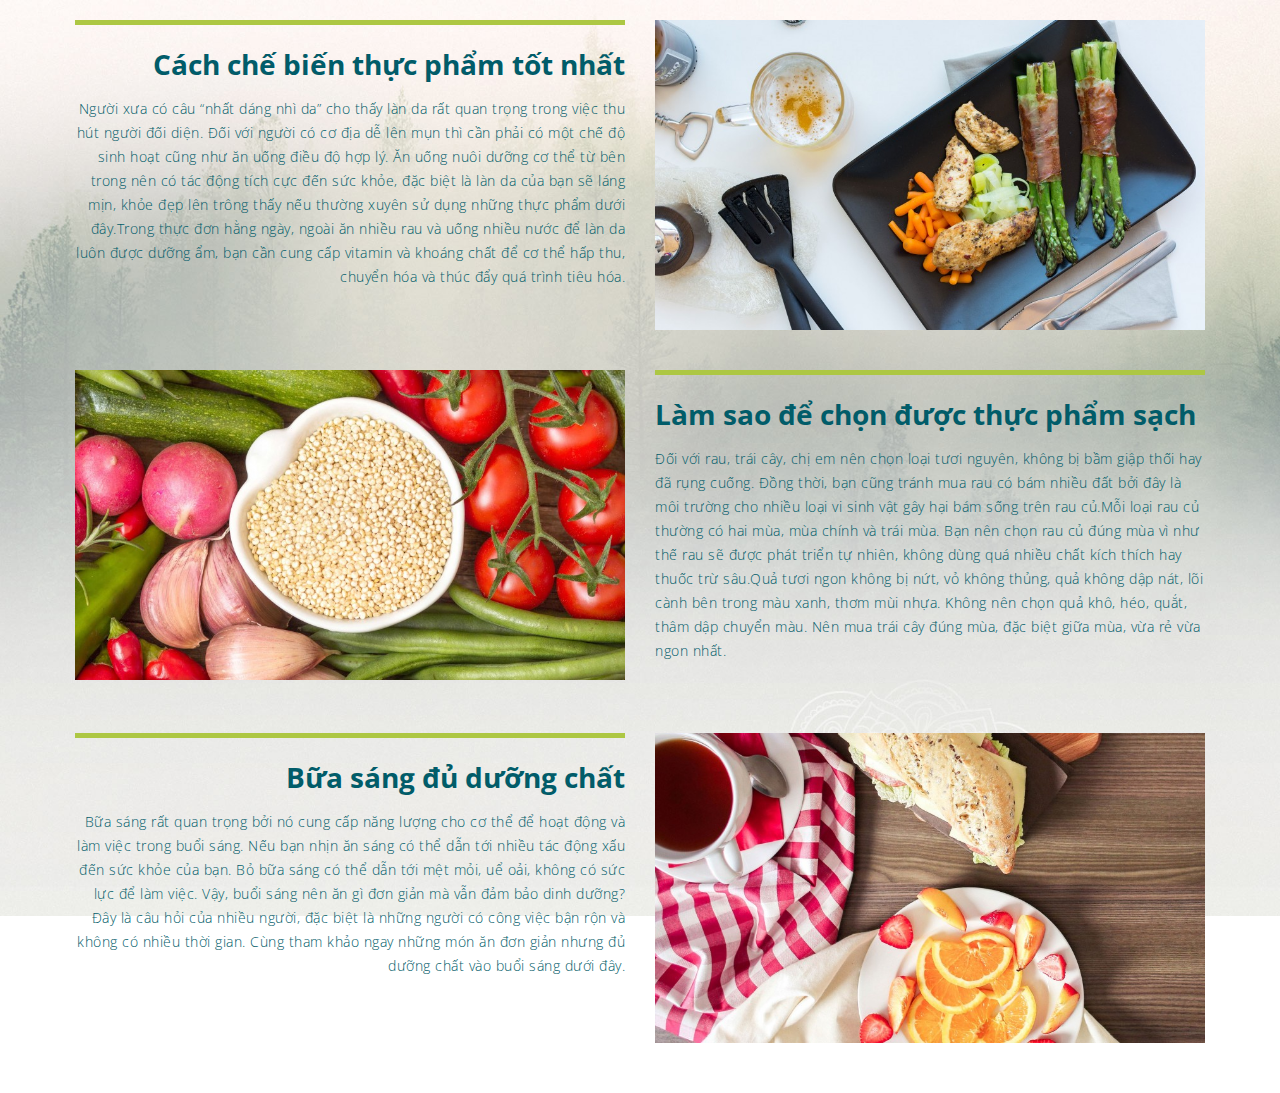
==== index.html @ 8479e04e "update to create github page" ====
<!doctype html>
<html lang="en">
<!--<![endif]-->
<head>
   <meta charset="utf-8">
   <meta http-equiv="X-UA-Compatible" content="IE=edge">
   <meta name="viewport" content="width=device-width, initial-scale=1">
   <meta name="description" content="">
   <meta name="author" content="">
   <!--<link rel="icon" href="../../favicon.ico">-->
   <title></title>
   <!-- Custom styles for this website -->
   <link href="css/font-awesome.min.css" rel="stylesheet">
   <link href="css/styles.css" rel="stylesheet">
   <link href="css/partials/custom.css" rel="stylesheet">
   <link rel="stylesheet" href="https://use.fontawesome.com/releases/v5.0.13/css/all.css" integrity="sha384-DNOHZ68U8hZfKXOrtjWvjxusGo9WQnrNx2sqG0tfsghAvtVlRW3tvkXWZh58N9jp" crossorigin="anonymous">
   <link href="https://fonts.googleapis.com/css?family=Bungee" rel="stylesheet">
   <link href="https://fonts.googleapis.com/css?family=Lobster" rel="stylesheet">
   <link href="https://fonts.googleapis.com/css?family=Roboto" rel="stylesheet">
   <link href="css/animate.css" rel="stylesheet">
   <link href="css/owl.carousel.min.css" rel="stylesheet">
   <link href="css/owl.theme.default.min.css" rel="stylesheet">

   <link href="https://fonts.googleapis.com/css?family=Open+Sans+Condensed:300,700&amp;subset=vietnamese" rel="stylesheet">

   <link href="https://fonts.googleapis.com/css?family=Open+Sans" rel="stylesheet">
   <!-- Font cdn -->
</head>
<body>
<section id="layout-blog">
   <div class="wrapper">
      <div class="inner">
         <div class="grid">
            <div class="grid__item large--one-half medium--one-half small--one-whole">
               <div class="content-article text-right">
                  <div class="section-title">
                     <h2>
                        Cách chế biến thực phẩm tốt nhất
                     </h2>
                  </div>
                  <div class="section-desc">
                     Người xưa có câu “nhất dáng nhì da” cho thấy làn da rất quan trọng trong việc thu hút người đối diện. Đối với người có cơ địa dễ lên mụn thì cần phải có một chế độ sinh hoạt cũng như ăn uống điều độ hợp lý. Ăn uống nuôi dưỡng cơ thể từ bên trong nên có tác động tích cực đến sức khỏe, đặc biệt là làn da của bạn sẽ láng mịn, khỏe đẹp lên trông thấy nếu thường xuyên sử dụng những thực phẩm dưới đây.Trong thực đơn hằng ngày, ngoài ăn nhiều rau và uống nhiều nước để làn da luôn được dưỡng ẩm, bạn cần cung cấp vitamin và khoáng chất để cơ thể hấp thu, chuyển hóa và thúc đẩy quá trình tiêu hóa.
                  </div>
               </div>
            </div>
            <div class="grid__item large--one-half medium--one-half small--one-whole">
               <div class="article-img">
                  <a href="#">
                  <img src="images/blog2.jpg" alt="">
                  </a>
               </div>
            </div>
         </div>
       </div>
     </div>
   </section>
   <section id="layout-blog">
   <div class="wrapper">
      <div class="inner">
         <div class="grid sm-hide">
            <div class="grid__item large--one-half medium--one-half small--one-whole">
               <div class="article-img">
                  <a href="#">
                  <img src="images/blog3.jpg" alt="">
                  </a>
               </div>
            </div>
            <div class="grid__item large--one-half medium--one-half small--one-whole">
               <div class="content-article text-left">
                  <div class="section-title">
                     <h2>
                        Làm sao để chọn được thực phẩm sạch
                     </h2>
                  </div>
                  <div class="section-desc">
                     Đối với rau, trái cây, chị em nên chọn loại tươi nguyên, không bị bầm giập thối hay đã rụng cuống. Đồng thời, bạn cũng tránh mua rau có bám nhiều đất bởi đây là môi trường cho nhiều loại vi sinh vật gây hại bám sống trên rau củ.Mỗi loại rau củ thường có hai mùa, mùa chính và trái mùa. Bạn nên chọn rau củ đúng mùa vì như thế rau sẽ được phát triển tự nhiên, không dùng quá nhiều chất kích thích hay thuốc trừ sâu.Quả tươi ngon không bị nứt, vỏ không thủng, quả không dập nát, lõi cành bên trong màu xanh, thơm mùi nhựa. Không nên chọn quả khô, héo, quắt, thâm dập chuyển màu. Nên mua trái cây đúng mùa, đặc biệt giữa mùa, vừa rẻ vừa ngon nhất.
                  </div>
               </div>
            </div>
         </div>
         <div class="grid lg-hide">
            <div class="grid__item large--one-half medium--one-half small--one-whole">
               <div class="content-article text-left">
                  <div class="section-title">
                     <h2>
                        Làm sao để chọn được thực phẩm sạch
                     </h2>
                  </div>
                  <div class="section-desc">
                     Đối với rau, trái cây, chị em nên chọn loại tươi nguyên, không bị bầm giập thối hay đã rụng cuống. Đồng thời, bạn cũng tránh mua rau có bám nhiều đất bởi đây là môi trường cho nhiều loại vi sinh vật gây hại bám sống trên rau củ.Mỗi loại rau củ thường có hai mùa, mùa chính và trái mùa. Bạn nên chọn rau củ đúng mùa vì như thế rau sẽ được phát triển tự nhiên, không dùng quá nhiều chất kích thích hay thuốc trừ sâu.Quả tươi ngon không bị nứt, vỏ không thủng, quả không dập nát, lõi cành bên trong màu xanh, thơm mùi nhựa. Không nên chọn quả khô, héo, quắt, thâm dập chuyển màu. Nên mua trái cây đúng mùa, đặc biệt giữa mùa, vừa rẻ vừa ngon nhất.
                  </div>
               </div>
            </div>
            <div class="grid__item large--one-half medium--one-half small--one-whole">
               <div class="article-img">
                  <a href="#">
                  <img src="images/blog3.jpg" alt="">
                  </a>
               </div>
            </div>
         </div>
       </div>
     </div>
   </section>
   <section id="layout-blog">
   <div class="wrapper">
      <div class="inner">
         <div class="grid mg-bottom30">
            <div class="grid__item large--one-half medium--one-half small--one-whole">
               <div class="content-article text-right">
                  <div class="section-title">
                     <h2>
                        Bữa sáng đủ dưỡng chất
                     </h2>
                  </div>
                  <div class="section-desc">
                     Bữa sáng rất quan trọng bởi nó cung cấp năng lượng cho cơ thể để hoạt động và làm việc trong buổi sáng. Nếu bạn nhịn ăn sáng có thể dẫn tới nhiều tác động xấu đến sức khỏe của bạn. Bỏ bữa sáng có thể dẫn tới mệt mỏi, uể oải, không có sức lực để làm việc. Vậy, buổi sáng nên ăn gì đơn giản mà vẫn đảm bảo dinh dưỡng? Đây là câu hỏi của nhiều người, đặc biệt là những người có công việc bận rộn và không có nhiều thời gian. Cùng tham khảo ngay những món ăn đơn giản nhưng đủ dưỡng chất vào buổi sáng dưới đây.
                  </div>
               </div>
            </div>
            <div class="grid__item large--one-half medium--one-half small--one-whole">
               <div class="article-img">
                  <a href="#">
                  <img src="images/blog1.jpg" alt="">
                  </a>
               </div>
            </div>
         </div>
      </div>
   </div>
</section>
<!-- Placed at the end of the document so the pages load faster -->
<script src="js/jquery-3.1.0.min.js"></script>
<!-- <script src="js/owl.carousel.js"></script> -->
<script src="js/owl.carousel.min.js"></script>

        </body>
        </html>
---- css/styles.css ----
/*================ Typography ================*/
/*@font-face {
  font-family: 'icons';
  src: url('{{ "icons.eot" | asset_url }}');
  src: url('{{ "icons.eot" | asset_url }}#iefix') format("embedded-opentype"),
       url('{{ "icons.woff" | asset_url }}') format("woff"),
       url('{{ "icons.ttf" | asset_url }}') format("truetype"),
       url('{{ "icons.svg" | asset_url }}#timber-icons') format("svg");
  font-weight: normal;
  font-style: normal;
}
$socialIconFontStack: 'icons';*/
/* line 75, ../sass/partials/variables.scss */
.payment-icons li {
  color: #ff0000;
}

/* line 82, ../sass/partials/variables.scss */
.social-icons li a {
  color: #ff0000;
}
/* line 85, ../sass/partials/variables.scss */
.social-icons li a:hover {
  color: #cc0000;
}

/* line 91, ../sass/partials/variables.scss */
select {
  /*background: {
    image: url('{{ "ico-select.svg" | asset_url }}');
  }*/
}

/*============================================================================
  Shopify Timber
  Copyright 2016 Shopify Inc.
  Author Carson Shold @cshold
  Built with Sass - http://sass-lang.com/

  Some things to know about this file:
    - Sass is compiled on Shopify's server so you don't need to convert it to CSS yourself
    - The output CSS is compressed and comments are removed
    - You cannot use @imports in this file
        * Use grunt or gulp tasks to enable @imports - https://github.com/Shopify/shopify-css-import
    - Helpers variables, mixins, and starter classes are provided. Change as needed.
    - The file is prepped with a CSS reset
    - The font icons are prepared using https://icomoon.io/app
==============================================================================*/
/*============================================================================
  Table of Contents

  #Breakpoint and Grid Variables
  #General Variables
  #Sass Mixins
  #Normalize
  #Grid Setup
  #Basic Styles
  #Helper Classes
  #Typography
  #Rich Text Editor
  #Links and Buttons
  #Lists
  #Tables
  #Reponsive Tables
  #OOCSS Media Object
  #Images and Iframes
  #Forms
  #Icons
  #Pagination
  #Site Header
  #Site Nav and Dropdowns
  #Mobile Nav
  #Drawers
  #Site Footer
  #Product and Collection Grids
  #Collection Filters
  #Breadcrumbs
  #Product Page
  #Notes and Form Feedback
  #Cart Page
  #Ajax Cart Styles
==============================================================================*/
/*============================================================================
  #Breakpoint and Grid Variables
==============================================================================*/
/*================ The following are dependencies of csswizardry grid ================*/
/*============================================================================
  #General Variables
==============================================================================*/
/*================ Typography ================*/
/*$headerFontStack: 'HelveticaNeue', 'Helvetica Neue', Helvetica, Arial, sans-serif;
$headerFontWeight: 700;

$bodyFontStack: 'HelveticaNeue', 'Helvetica Neue', Helvetica, Arial, sans-serif;
$baseFontSize: 14px; // Henceforth known as 1em

@font-face {
  font-family: 'icons';
  src: url('{{ "icons.eot" | asset_url }}');
  src: url('{{ "icons.eot" | asset_url }}#iefix') format("embedded-opentype"),
       url('{{ "icons.woff" | asset_url }}') format("woff"),
       url('{{ "icons.ttf" | asset_url }}') format("truetype"),
       url('{{ "icons.svg" | asset_url }}#timber-icons') format("svg");
  font-weight: normal;
  font-style: normal;
}
$socialIconFontStack: 'icons';*/
/*============================================================================
  #Sass Mixins
==============================================================================*/
/* line 171, ../sass/partials/timber.scss */
.clearfix {
  *zoom: 1;
}
/* line 172, ../sass/partials/timber.scss */
.clearfix:after {
  content: '';
  display: table;
  clear: both;
}

/*============================================================================
  Prefixer mixin for generating vendor prefixes:
    - Based on https://github.com/thoughtbot/bourbon/blob/master/app/assets/stylesheets/addons/_prefixer.scss
    - Usage:

      // Input:
      .element {
        @include prefixer(transform, scale(1), ms webkit spec);
      }

      // Output:
      .element {
        -ms-transform: scale(1);
        -webkit-transform: scale(1);
        transform: scale(1);
      }
==============================================================================*/
/*============================================================================
  Layer promotion mixin for creating smoother animations with higher FPS.
==============================================================================*/
/*============================================================================
  Dependency-free breakpoint mixin
    - Based on http://blog.grayghostvisuals.com/sass/sass-media-query-mixin/
    - Usage docs: http://shopify.github.io/Timber/#sass-mixins
==============================================================================*/
/*============================================================================
  #Normalize
==============================================================================*/
/* line 289, ../sass/partials/timber.scss */
*, input, :before, :after {
  box-sizing: border-box;
}

/* line 293, ../sass/partials/timber.scss */
html, body {
  padding: 0;
  margin: 0;
}

/* line 298, ../sass/partials/timber.scss */
article, aside, details, figcaption, figure, footer, header, hgroup, main, nav, section, summary {
  display: block;
}

/* line 302, ../sass/partials/timber.scss */
audio, canvas, progress, video {
  display: inline-block;
  vertical-align: baseline;
}

/* line 307, ../sass/partials/timber.scss */
input[type="number"]::-webkit-inner-spin-button,
input[type="number"]::-webkit-outer-spin-button {
  height: auto;
}

/* line 312, ../sass/partials/timber.scss */
input[type="search"]::-webkit-search-cancel-button,
input[type="search"]::-webkit-search-decoration {
  -webkit-appearance: none;
}

/*============================================================================
  #Grid Setup
    - Based on csswizardry grid, but with floated columns, a fixed gutter size, and BEM classes
    - Breakpoints defined above, under #Breakpoint and Grid Variables
    - Note the inclusion of .grid-uniform to take care of clearfixes on evenly sized grid items
==============================================================================*/
/* Force clearfix on grids */
/* line 330, ../sass/partials/timber.scss */
.grid, .grid--rev, .grid--full,
.grid-uniform {
  *zoom: 1;
}
/* line 180, ../sass/partials/timber.scss */
.grid:after, .grid--rev:after, .grid--full:after,
.grid-uniform:after {
  content: '';
  display: table;
  clear: both;
}

/* Manual grid__item clearfix */
/* line 336, ../sass/partials/timber.scss */
.grid__item.clear {
  clear: both;
}

/*============================================================================
  Drop relative positioning into silent classes which can't take advantage of
  the `[class*="push--"]` and `[class*="pull--"]` selectors.
==============================================================================*/
/*============================================================================
  Grid Setup
    1. Allow the grid system to be used on lists.
    2. Remove any margins and paddings that might affect the grid system.
    3. Apply a negative `margin-left` to negate the columns' gutters.
==============================================================================*/
/* line 384, ../sass/partials/timber.scss */
.grid, .grid--rev, .grid--full,
.grid-uniform {
  list-style: none;
  margin: 0;
  padding: 0;
  margin-left: -30px;
}

/* line 392, ../sass/partials/timber.scss */
.grid__item {
  box-sizing: border-box;
  float: left;
  min-height: 1px;
  padding-left: 30px;
  vertical-align: top;
  width: 100%;
}

/*============================================================================
  Reversed grids allow you to structure your source in the opposite
  order to how your rendered layout will appear.
==============================================================================*/
/* line 407, ../sass/partials/timber.scss */
.grid--rev {
  direction: rtl;
  text-align: left;
}
/* line 412, ../sass/partials/timber.scss */
.grid--rev > .grid__item {
  direction: ltr;
  text-align: left;
  float: right;
}

/* Gutterless grids have all the properties of regular grids, minus any spacing. */
/* line 420, ../sass/partials/timber.scss */
.grid--full {
  margin-left: 0;
}
/* line 424, ../sass/partials/timber.scss */
.grid--full > .grid__item {
  padding-left: 0;
}

/*============================================================================
  WIDTHS
    - Create width classes, prefixed by the specified namespace.
==============================================================================*/
/*================ Clearfix helper on uniform grids ================*/
/*================ Helper show/hide classes around our breakpoints ================*/
/*================ Our regular, non-responsive width and helper classes ================*/
/** Whole */
/* line 435, ../sass/partials/timber.scss */
.one-whole {
  width: 100%;
}

/* Halves */
/* line 438, ../sass/partials/timber.scss */
.one-half {
  width: 50%;
}

/* Thirds */
/* line 441, ../sass/partials/timber.scss */
.one-third {
  width: 33.333%;
}

/* line 442, ../sass/partials/timber.scss */
.two-thirds {
  width: 66.666%;
}

/* Quarters */
/* line 445, ../sass/partials/timber.scss */
.one-quarter {
  width: 25%;
}

/* line 446, ../sass/partials/timber.scss */
.two-quarters {
  width: 50%;
}

/* line 447, ../sass/partials/timber.scss */
.three-quarters {
  width: 75%;
}

/* Fifths */
/* line 450, ../sass/partials/timber.scss */
.one-fifth {
  width: 20%;
}

/* line 451, ../sass/partials/timber.scss */
.two-fifths {
  width: 40%;
}

/* line 452, ../sass/partials/timber.scss */
.three-fifths {
  width: 60%;
}

/* line 453, ../sass/partials/timber.scss */
.four-fifths {
  width: 80%;
}

/* Sixths */
/* line 456, ../sass/partials/timber.scss */
.one-sixth {
  width: 16.666%;
}

/* line 457, ../sass/partials/timber.scss */
.two-sixths {
  width: 33.333%;
}

/* line 458, ../sass/partials/timber.scss */
.three-sixths {
  width: 50%;
}

/* line 459, ../sass/partials/timber.scss */
.four-sixths {
  width: 66.666%;
}

/* line 460, ../sass/partials/timber.scss */
.five-sixths {
  width: 83.333%;
}

/* Eighths */
/* line 463, ../sass/partials/timber.scss */
.one-eighth {
  width: 12.5%;
}

/* line 464, ../sass/partials/timber.scss */
.two-eighths {
  width: 25%;
}

/* line 465, ../sass/partials/timber.scss */
.three-eighths {
  width: 37.5%;
}

/* line 466, ../sass/partials/timber.scss */
.four-eighths {
  width: 50%;
}

/* line 467, ../sass/partials/timber.scss */
.five-eighths {
  width: 62.5%;
}

/* line 468, ../sass/partials/timber.scss */
.six-eighths {
  width: 75%;
}

/* line 469, ../sass/partials/timber.scss */
.seven-eighths {
  width: 87.5%;
}

/* Tenths */
/* line 472, ../sass/partials/timber.scss */
.one-tenth {
  width: 10%;
}

/* line 473, ../sass/partials/timber.scss */
.two-tenths {
  width: 20%;
}

/* line 474, ../sass/partials/timber.scss */
.three-tenths {
  width: 30%;
}

/* line 475, ../sass/partials/timber.scss */
.four-tenths {
  width: 40%;
}

/* line 476, ../sass/partials/timber.scss */
.five-tenths {
  width: 50%;
}

/* line 477, ../sass/partials/timber.scss */
.six-tenths {
  width: 60%;
}

/* line 478, ../sass/partials/timber.scss */
.seven-tenths {
  width: 70%;
}

/* line 479, ../sass/partials/timber.scss */
.eight-tenths {
  width: 80%;
}

/* line 480, ../sass/partials/timber.scss */
.nine-tenths {
  width: 90%;
}

/* Twelfths */
/* line 483, ../sass/partials/timber.scss */
.one-twelfth {
  width: 8.333%;
}

/* line 484, ../sass/partials/timber.scss */
.two-twelfths {
  width: 16.666%;
}

/* line 485, ../sass/partials/timber.scss */
.three-twelfths {
  width: 25%;
}

/* line 486, ../sass/partials/timber.scss */
.four-twelfths {
  width: 33.333%;
}

/* line 487, ../sass/partials/timber.scss */
.five-twelfths {
  width: 41.666%;
}

/* line 488, ../sass/partials/timber.scss */
.six-twelfths {
  width: 50%;
}

/* line 489, ../sass/partials/timber.scss */
.seven-twelfths {
  width: 58.333%;
}

/* line 490, ../sass/partials/timber.scss */
.eight-twelfths {
  width: 66.666%;
}

/* line 491, ../sass/partials/timber.scss */
.nine-twelfths {
  width: 75%;
}

/* line 492, ../sass/partials/timber.scss */
.ten-twelfths {
  width: 83.333%;
}

/* line 493, ../sass/partials/timber.scss */
.eleven-twelfths {
  width: 91.666%;
}

/* line 519, ../sass/partials/timber.scss */
.show {
  display: block !important;
}

/* line 520, ../sass/partials/timber.scss */
.hide {
  display: none !important;
}

/* line 522, ../sass/partials/timber.scss */
.text-left {
  text-align: left !important;
}

/* line 523, ../sass/partials/timber.scss */
.text-right {
  text-align: right !important;
}

/* line 524, ../sass/partials/timber.scss */
.text-center {
  text-align: center !important;
}

/* line 526, ../sass/partials/timber.scss */
.left {
  float: left !important;
}

/* line 527, ../sass/partials/timber.scss */
.right {
  float: right !important;
}

/*================ Our responsive classes, if we have enabled them ================*/
@media only screen and (max-width: 480px) {
  /** Whole */
  /* line 435, ../sass/partials/timber.scss */
  .small--one-whole {
    width: 100%;
  }

  /* Halves */
  /* line 438, ../sass/partials/timber.scss */
  .small--one-half {
    width: 50%;
  }

  /* Thirds */
  /* line 441, ../sass/partials/timber.scss */
  .small--one-third {
    width: 33.333%;
  }

  /* line 442, ../sass/partials/timber.scss */
  .small--two-thirds {
    width: 66.666%;
  }

  /* Quarters */
  /* line 445, ../sass/partials/timber.scss */
  .small--one-quarter {
    width: 25%;
  }

  /* line 446, ../sass/partials/timber.scss */
  .small--two-quarters {
    width: 50%;
  }

  /* line 447, ../sass/partials/timber.scss */
  .small--three-quarters {
    width: 75%;
  }

  /* Fifths */
  /* line 450, ../sass/partials/timber.scss */
  .small--one-fifth {
    width: 20%;
  }

  /* line 451, ../sass/partials/timber.scss */
  .small--two-fifths {
    width: 40%;
  }

  /* line 452, ../sass/partials/timber.scss */
  .small--three-fifths {
    width: 60%;
  }

  /* line 453, ../sass/partials/timber.scss */
  .small--four-fifths {
    width: 80%;
  }

  /* Sixths */
  /* line 456, ../sass/partials/timber.scss */
  .small--one-sixth {
    width: 16.666%;
  }

  /* line 457, ../sass/partials/timber.scss */
  .small--two-sixths {
    width: 33.333%;
  }

  /* line 458, ../sass/partials/timber.scss */
  .small--three-sixths {
    width: 50%;
  }

  /* line 459, ../sass/partials/timber.scss */
  .small--four-sixths {
    width: 66.666%;
  }

  /* line 460, ../sass/partials/timber.scss */
  .small--five-sixths {
    width: 83.333%;
  }

  /* Eighths */
  /* line 463, ../sass/partials/timber.scss */
  .small--one-eighth {
    width: 12.5%;
  }

  /* line 464, ../sass/partials/timber.scss */
  .small--two-eighths {
    width: 25%;
  }

  /* line 465, ../sass/partials/timber.scss */
  .small--three-eighths {
    width: 37.5%;
  }

  /* line 466, ../sass/partials/timber.scss */
  .small--four-eighths {
    width: 50%;
  }

  /* line 467, ../sass/partials/timber.scss */
  .small--five-eighths {
    width: 62.5%;
  }

  /* line 468, ../sass/partials/timber.scss */
  .small--six-eighths {
    width: 75%;
  }

  /* line 469, ../sass/partials/timber.scss */
  .small--seven-eighths {
    width: 87.5%;
  }

  /* Tenths */
  /* line 472, ../sass/partials/timber.scss */
  .small--one-tenth {
    width: 10%;
  }

  /* line 473, ../sass/partials/timber.scss */
  .small--two-tenths {
    width: 20%;
  }

  /* line 474, ../sass/partials/timber.scss */
  .small--three-tenths {
    width: 30%;
  }

  /* line 475, ../sass/partials/timber.scss */
  .small--four-tenths {
    width: 40%;
  }

  /* line 476, ../sass/partials/timber.scss */
  .small--five-tenths {
    width: 50%;
  }

  /* line 477, ../sass/partials/timber.scss */
  .small--six-tenths {
    width: 60%;
  }

  /* line 478, ../sass/partials/timber.scss */
  .small--seven-tenths {
    width: 70%;
  }

  /* line 479, ../sass/partials/timber.scss */
  .small--eight-tenths {
    width: 80%;
  }

  /* line 480, ../sass/partials/timber.scss */
  .small--nine-tenths {
    width: 90%;
  }

  /* Twelfths */
  /* line 483, ../sass/partials/timber.scss */
  .small--one-twelfth {
    width: 8.333%;
  }

  /* line 484, ../sass/partials/timber.scss */
  .small--two-twelfths {
    width: 16.666%;
  }

  /* line 485, ../sass/partials/timber.scss */
  .small--three-twelfths {
    width: 25%;
  }

  /* line 486, ../sass/partials/timber.scss */
  .small--four-twelfths {
    width: 33.333%;
  }

  /* line 487, ../sass/partials/timber.scss */
  .small--five-twelfths {
    width: 41.666%;
  }

  /* line 488, ../sass/partials/timber.scss */
  .small--six-twelfths {
    width: 50%;
  }

  /* line 489, ../sass/partials/timber.scss */
  .small--seven-twelfths {
    width: 58.333%;
  }

  /* line 490, ../sass/partials/timber.scss */
  .small--eight-twelfths {
    width: 66.666%;
  }

  /* line 491, ../sass/partials/timber.scss */
  .small--nine-twelfths {
    width: 75%;
  }

  /* line 492, ../sass/partials/timber.scss */
  .small--ten-twelfths {
    width: 83.333%;
  }

  /* line 493, ../sass/partials/timber.scss */
  .small--eleven-twelfths {
    width: 91.666%;
  }

  /* line 519, ../sass/partials/timber.scss */
  .small--show {
    display: block !important;
  }

  /* line 520, ../sass/partials/timber.scss */
  .small--hide {
    display: none !important;
  }

  /* line 522, ../sass/partials/timber.scss */
  .small--text-left {
    text-align: left !important;
  }

  /* line 523, ../sass/partials/timber.scss */
  .small--text-right {
    text-align: right !important;
  }

  /* line 524, ../sass/partials/timber.scss */
  .small--text-center {
    text-align: center !important;
  }

  /* line 526, ../sass/partials/timber.scss */
  .small--left {
    float: left !important;
  }

  /* line 527, ../sass/partials/timber.scss */
  .small--right {
    float: right !important;
  }

  /* line 499, ../sass/partials/timber.scss */
  .grid-uniform .small--one-half:nth-child(2n+1),
  .grid-uniform .small--one-third:nth-child(3n+1),
  .grid-uniform .small--one-quarter:nth-child(4n+1),
  .grid-uniform .small--one-fifth:nth-child(5n+1),
  .grid-uniform .small--one-sixth:nth-child(6n+1),
  .grid-uniform .small--two-sixths:nth-child(3n+1),
  .grid-uniform .small--three-sixths:nth-child(2n+1),
  .grid-uniform .small--two-eighths:nth-child(4n+1),
  .grid-uniform .small--four-eighths:nth-child(2n+1),
  .grid-uniform .small--five-tenths:nth-child(2n+1),
  .grid-uniform .small--one-twelfth:nth-child(12n+1),
  .grid-uniform .small--two-twelfths:nth-child(6n+1),
  .grid-uniform .small--three-twelfths:nth-child(4n+1),
  .grid-uniform .small--four-twelfths:nth-child(3n+1),
  .grid-uniform .small--six-twelfths:nth-child(2n+1) {
    clear: both;
  }
}
@media only screen and (min-width: 481px) and (max-width: 768px) {
  /** Whole */
  /* line 435, ../sass/partials/timber.scss */
  .medium--one-whole {
    width: 100%;
  }

  /* Halves */
  /* line 438, ../sass/partials/timber.scss */
  .medium--one-half {
    width: 50%;
  }

  /* Thirds */
  /* line 441, ../sass/partials/timber.scss */
  .medium--one-third {
    width: 33.333%;
  }

  /* line 442, ../sass/partials/timber.scss */
  .medium--two-thirds {
    width: 66.666%;
  }

  /* Quarters */
  /* line 445, ../sass/partials/timber.scss */
  .medium--one-quarter {
    width: 25%;
  }

  /* line 446, ../sass/partials/timber.scss */
  .medium--two-quarters {
    width: 50%;
  }

  /* line 447, ../sass/partials/timber.scss */
  .medium--three-quarters {
    width: 75%;
  }

  /* Fifths */
  /* line 450, ../sass/partials/timber.scss */
  .medium--one-fifth {
    width: 20%;
  }

  /* line 451, ../sass/partials/timber.scss */
  .medium--two-fifths {
    width: 40%;
  }

  /* line 452, ../sass/partials/timber.scss */
  .medium--three-fifths {
    width: 60%;
  }

  /* line 453, ../sass/partials/timber.scss */
  .medium--four-fifths {
    width: 80%;
  }

  /* Sixths */
  /* line 456, ../sass/partials/timber.scss */
  .medium--one-sixth {
    width: 16.666%;
  }

  /* line 457, ../sass/partials/timber.scss */
  .medium--two-sixths {
    width: 33.333%;
  }

  /* line 458, ../sass/partials/timber.scss */
  .medium--three-sixths {
    width: 50%;
  }

  /* line 459, ../sass/partials/timber.scss */
  .medium--four-sixths {
    width: 66.666%;
  }

  /* line 460, ../sass/partials/timber.scss */
  .medium--five-sixths {
    width: 83.333%;
  }

  /* Eighths */
  /* line 463, ../sass/partials/timber.scss */
  .medium--one-eighth {
    width: 12.5%;
  }

  /* line 464, ../sass/partials/timber.scss */
  .medium--two-eighths {
    width: 25%;
  }

  /* line 465, ../sass/partials/timber.scss */
  .medium--three-eighths {
    width: 37.5%;
  }

  /* line 466, ../sass/partials/timber.scss */
  .medium--four-eighths {
    width: 50%;
  }

  /* line 467, ../sass/partials/timber.scss */
  .medium--five-eighths {
    width: 62.5%;
  }

  /* line 468, ../sass/partials/timber.scss */
  .medium--six-eighths {
    width: 75%;
  }

  /* line 469, ../sass/partials/timber.scss */
  .medium--seven-eighths {
    width: 87.5%;
  }

  /* Tenths */
  /* line 472, ../sass/partials/timber.scss */
  .medium--one-tenth {
    width: 10%;
  }

  /* line 473, ../sass/partials/timber.scss */
  .medium--two-tenths {
    width: 20%;
  }

  /* line 474, ../sass/partials/timber.scss */
  .medium--three-tenths {
    width: 30%;
  }

  /* line 475, ../sass/partials/timber.scss */
  .medium--four-tenths {
    width: 40%;
  }

  /* line 476, ../sass/partials/timber.scss */
  .medium--five-tenths {
    width: 50%;
  }

  /* line 477, ../sass/partials/timber.scss */
  .medium--six-tenths {
    width: 60%;
  }

  /* line 478, ../sass/partials/timber.scss */
  .medium--seven-tenths {
    width: 70%;
  }

  /* line 479, ../sass/partials/timber.scss */
  .medium--eight-tenths {
    width: 80%;
  }

  /* line 480, ../sass/partials/timber.scss */
  .medium--nine-tenths {
    width: 90%;
  }

  /* Twelfths */
  /* line 483, ../sass/partials/timber.scss */
  .medium--one-twelfth {
    width: 8.333%;
  }

  /* line 484, ../sass/partials/timber.scss */
  .medium--two-twelfths {
    width: 16.666%;
  }

  /* line 485, ../sass/partials/timber.scss */
  .medium--three-twelfths {
    width: 25%;
  }

  /* line 486, ../sass/partials/timber.scss */
  .medium--four-twelfths {
    width: 33.333%;
  }

  /* line 487, ../sass/partials/timber.scss */
  .medium--five-twelfths {
    width: 41.666%;
  }

  /* line 488, ../sass/partials/timber.scss */
  .medium--six-twelfths {
    width: 50%;
  }

  /* line 489, ../sass/partials/timber.scss */
  .medium--seven-twelfths {
    width: 58.333%;
  }

  /* line 490, ../sass/partials/timber.scss */
  .medium--eight-twelfths {
    width: 66.666%;
  }

  /* line 491, ../sass/partials/timber.scss */
  .medium--nine-twelfths {
    width: 75%;
  }

  /* line 492, ../sass/partials/timber.scss */
  .medium--ten-twelfths {
    width: 83.333%;
  }

  /* line 493, ../sass/partials/timber.scss */
  .medium--eleven-twelfths {
    width: 91.666%;
  }

  /* line 519, ../sass/partials/timber.scss */
  .medium--show {
    display: block !important;
  }

  /* line 520, ../sass/partials/timber.scss */
  .medium--hide {
    display: none !important;
  }

  /* line 522, ../sass/partials/timber.scss */
  .medium--text-left {
    text-align: left !important;
  }

  /* line 523, ../sass/partials/timber.scss */
  .medium--text-right {
    text-align: right !important;
  }

  /* line 524, ../sass/partials/timber.scss */
  .medium--text-center {
    text-align: center !important;
  }

  /* line 526, ../sass/partials/timber.scss */
  .medium--left {
    float: left !important;
  }

  /* line 527, ../sass/partials/timber.scss */
  .medium--right {
    float: right !important;
  }

  /* line 499, ../sass/partials/timber.scss */
  .grid-uniform .medium--one-half:nth-child(2n+1),
  .grid-uniform .medium--one-third:nth-child(3n+1),
  .grid-uniform .medium--one-quarter:nth-child(4n+1),
  .grid-uniform .medium--one-fifth:nth-child(5n+1),
  .grid-uniform .medium--one-sixth:nth-child(6n+1),
  .grid-uniform .medium--two-sixths:nth-child(3n+1),
  .grid-uniform .medium--three-sixths:nth-child(2n+1),
  .grid-uniform .medium--two-eighths:nth-child(4n+1),
  .grid-uniform .medium--four-eighths:nth-child(2n+1),
  .grid-uniform .medium--five-tenths:nth-child(2n+1),
  .grid-uniform .medium--one-twelfth:nth-child(12n+1),
  .grid-uniform .medium--two-twelfths:nth-child(6n+1),
  .grid-uniform .medium--three-twelfths:nth-child(4n+1),
  .grid-uniform .medium--four-twelfths:nth-child(3n+1),
  .grid-uniform .medium--six-twelfths:nth-child(2n+1) {
    clear: both;
  }
}
@media only screen and (max-width: 768px) {
  /** Whole */
  /* line 435, ../sass/partials/timber.scss */
  .medium-down--one-whole {
    width: 100%;
  }

  /* Halves */
  /* line 438, ../sass/partials/timber.scss */
  .medium-down--one-half {
    width: 50%;
  }

  /* Thirds */
  /* line 441, ../sass/partials/timber.scss */
  .medium-down--one-third {
    width: 33.333%;
  }

  /* line 442, ../sass/partials/timber.scss */
  .medium-down--two-thirds {
    width: 66.666%;
  }

  /* Quarters */
  /* line 445, ../sass/partials/timber.scss */
  .medium-down--one-quarter {
    width: 25%;
  }

  /* line 446, ../sass/partials/timber.scss */
  .medium-down--two-quarters {
    width: 50%;
  }

  /* line 447, ../sass/partials/timber.scss */
  .medium-down--three-quarters {
    width: 75%;
  }

  /* Fifths */
  /* line 450, ../sass/partials/timber.scss */
  .medium-down--one-fifth {
    width: 20%;
  }

  /* line 451, ../sass/partials/timber.scss */
  .medium-down--two-fifths {
    width: 40%;
  }

  /* line 452, ../sass/partials/timber.scss */
  .medium-down--three-fifths {
    width: 60%;
  }

  /* line 453, ../sass/partials/timber.scss */
  .medium-down--four-fifths {
    width: 80%;
  }

  /* Sixths */
  /* line 456, ../sass/partials/timber.scss */
  .medium-down--one-sixth {
    width: 16.666%;
  }

  /* line 457, ../sass/partials/timber.scss */
  .medium-down--two-sixths {
    width: 33.333%;
  }

  /* line 458, ../sass/partials/timber.scss */
  .medium-down--three-sixths {
    width: 50%;
  }

  /* line 459, ../sass/partials/timber.scss */
  .medium-down--four-sixths {
    width: 66.666%;
  }

  /* line 460, ../sass/partials/timber.scss */
  .medium-down--five-sixths {
    width: 83.333%;
  }

  /* Eighths */
  /* line 463, ../sass/partials/timber.scss */
  .medium-down--one-eighth {
    width: 12.5%;
  }

  /* line 464, ../sass/partials/timber.scss */
  .medium-down--two-eighths {
    width: 25%;
  }

  /* line 465, ../sass/partials/timber.scss */
  .medium-down--three-eighths {
    width: 37.5%;
  }

  /* line 466, ../sass/partials/timber.scss */
  .medium-down--four-eighths {
    width: 50%;
  }

  /* line 467, ../sass/partials/timber.scss */
  .medium-down--five-eighths {
    width: 62.5%;
  }

  /* line 468, ../sass/partials/timber.scss */
  .medium-down--six-eighths {
    width: 75%;
  }

  /* line 469, ../sass/partials/timber.scss */
  .medium-down--seven-eighths {
    width: 87.5%;
  }

  /* Tenths */
  /* line 472, ../sass/partials/timber.scss */
  .medium-down--one-tenth {
    width: 10%;
  }

  /* line 473, ../sass/partials/timber.scss */
  .medium-down--two-tenths {
    width: 20%;
  }

  /* line 474, ../sass/partials/timber.scss */
  .medium-down--three-tenths {
    width: 30%;
  }

  /* line 475, ../sass/partials/timber.scss */
  .medium-down--four-tenths {
    width: 40%;
  }

  /* line 476, ../sass/partials/timber.scss */
  .medium-down--five-tenths {
    width: 50%;
  }

  /* line 477, ../sass/partials/timber.scss */
  .medium-down--six-tenths {
    width: 60%;
  }

  /* line 478, ../sass/partials/timber.scss */
  .medium-down--seven-tenths {
    width: 70%;
  }

  /* line 479, ../sass/partials/timber.scss */
  .medium-down--eight-tenths {
    width: 80%;
  }

  /* line 480, ../sass/partials/timber.scss */
  .medium-down--nine-tenths {
    width: 90%;
  }

  /* Twelfths */
  /* line 483, ../sass/partials/timber.scss */
  .medium-down--one-twelfth {
    width: 8.333%;
  }

  /* line 484, ../sass/partials/timber.scss */
  .medium-down--two-twelfths {
    width: 16.666%;
  }

  /* line 485, ../sass/partials/timber.scss */
  .medium-down--three-twelfths {
    width: 25%;
  }

  /* line 486, ../sass/partials/timber.scss */
  .medium-down--four-twelfths {
    width: 33.333%;
  }

  /* line 487, ../sass/partials/timber.scss */
  .medium-down--five-twelfths {
    width: 41.666%;
  }

  /* line 488, ../sass/partials/timber.scss */
  .medium-down--six-twelfths {
    width: 50%;
  }

  /* line 489, ../sass/partials/timber.scss */
  .medium-down--seven-twelfths {
    width: 58.333%;
  }

  /* line 490, ../sass/partials/timber.scss */
  .medium-down--eight-twelfths {
    width: 66.666%;
  }

  /* line 491, ../sass/partials/timber.scss */
  .medium-down--nine-twelfths {
    width: 75%;
  }

  /* line 492, ../sass/partials/timber.scss */
  .medium-down--ten-twelfths {
    width: 83.333%;
  }

  /* line 493, ../sass/partials/timber.scss */
  .medium-down--eleven-twelfths {
    width: 91.666%;
  }

  /* line 519, ../sass/partials/timber.scss */
  .medium-down--show {
    display: block !important;
  }

  /* line 520, ../sass/partials/timber.scss */
  .medium-down--hide {
    display: none !important;
  }

  /* line 522, ../sass/partials/timber.scss */
  .medium-down--text-left {
    text-align: left !important;
  }

  /* line 523, ../sass/partials/timber.scss */
  .medium-down--text-right {
    text-align: right !important;
  }

  /* line 524, ../sass/partials/timber.scss */
  .medium-down--text-center {
    text-align: center !important;
  }

  /* line 526, ../sass/partials/timber.scss */
  .medium-down--left {
    float: left !important;
  }

  /* line 527, ../sass/partials/timber.scss */
  .medium-down--right {
    float: right !important;
  }

  /* line 499, ../sass/partials/timber.scss */
  .grid-uniform .medium-down--one-half:nth-child(2n+1),
  .grid-uniform .medium-down--one-third:nth-child(3n+1),
  .grid-uniform .medium-down--one-quarter:nth-child(4n+1),
  .grid-uniform .medium-down--one-fifth:nth-child(5n+1),
  .grid-uniform .medium-down--one-sixth:nth-child(6n+1),
  .grid-uniform .medium-down--two-sixths:nth-child(3n+1),
  .grid-uniform .medium-down--three-sixths:nth-child(2n+1),
  .grid-uniform .medium-down--two-eighths:nth-child(4n+1),
  .grid-uniform .medium-down--four-eighths:nth-child(2n+1),
  .grid-uniform .medium-down--five-tenths:nth-child(2n+1),
  .grid-uniform .medium-down--one-twelfth:nth-child(12n+1),
  .grid-uniform .medium-down--two-twelfths:nth-child(6n+1),
  .grid-uniform .medium-down--three-twelfths:nth-child(4n+1),
  .grid-uniform .medium-down--four-twelfths:nth-child(3n+1),
  .grid-uniform .medium-down--six-twelfths:nth-child(2n+1) {
    clear: both;
  }
}
@media only screen and (min-width: 769px) {
  /** Whole */
  /* line 435, ../sass/partials/timber.scss */
  .large--one-whole {
    width: 100%;
  }

  /* Halves */
  /* line 438, ../sass/partials/timber.scss */
  .large--one-half {
    width: 50%;
  }

  /* Thirds */
  /* line 441, ../sass/partials/timber.scss */
  .large--one-third {
    width: 33.333%;
  }

  /* line 442, ../sass/partials/timber.scss */
  .large--two-thirds {
    width: 66.666%;
  }

  /* Quarters */
  /* line 445, ../sass/partials/timber.scss */
  .large--one-quarter {
    width: 25%;
  }

  /* line 446, ../sass/partials/timber.scss */
  .large--two-quarters {
    width: 50%;
  }

  /* line 447, ../sass/partials/timber.scss */
  .large--three-quarters {
    width: 75%;
  }

  /* Fifths */
  /* line 450, ../sass/partials/timber.scss */
  .large--one-fifth {
    width: 20%;
  }

  /* line 451, ../sass/partials/timber.scss */
  .large--two-fifths {
    width: 40%;
  }

  /* line 452, ../sass/partials/timber.scss */
  .large--three-fifths {
    width: 60%;
  }

  /* line 453, ../sass/partials/timber.scss */
  .large--four-fifths {
    width: 80%;
  }

  /* Sixths */
  /* line 456, ../sass/partials/timber.scss */
  .large--one-sixth {
    width: 16.666%;
  }

  /* line 457, ../sass/partials/timber.scss */
  .large--two-sixths {
    width: 33.333%;
  }

  /* line 458, ../sass/partials/timber.scss */
  .large--three-sixths {
    width: 50%;
  }

  /* line 459, ../sass/partials/timber.scss */
  .large--four-sixths {
    width: 66.666%;
  }

  /* line 460, ../sass/partials/timber.scss */
  .large--five-sixths {
    width: 83.333%;
  }

  /* Eighths */
  /* line 463, ../sass/partials/timber.scss */
  .large--one-eighth {
    width: 12.5%;
  }

  /* line 464, ../sass/partials/timber.scss */
  .large--two-eighths {
    width: 25%;
  }

  /* line 465, ../sass/partials/timber.scss */
  .large--three-eighths {
    width: 37.5%;
  }

  /* line 466, ../sass/partials/timber.scss */
  .large--four-eighths {
    width: 50%;
  }

  /* line 467, ../sass/partials/timber.scss */
  .large--five-eighths {
    width: 62.5%;
  }

  /* line 468, ../sass/partials/timber.scss */
  .large--six-eighths {
    width: 75%;
  }

  /* line 469, ../sass/partials/timber.scss */
  .large--seven-eighths {
    width: 87.5%;
  }

  /* Tenths */
  /* line 472, ../sass/partials/timber.scss */
  .large--one-tenth {
    width: 10%;
  }

  /* line 473, ../sass/partials/timber.scss */
  .large--two-tenths {
    width: 20%;
  }

  /* line 474, ../sass/partials/timber.scss */
  .large--three-tenths {
    width: 30%;
  }

  /* line 475, ../sass/partials/timber.scss */
  .large--four-tenths {
    width: 40%;
  }

  /* line 476, ../sass/partials/timber.scss */
  .large--five-tenths {
    width: 50%;
  }

  /* line 477, ../sass/partials/timber.scss */
  .large--six-tenths {
    width: 60%;
  }

  /* line 478, ../sass/partials/timber.scss */
  .large--seven-tenths {
    width: 70%;
  }

  /* line 479, ../sass/partials/timber.scss */
  .large--eight-tenths {
    width: 80%;
  }

  /* line 480, ../sass/partials/timber.scss */
  .large--nine-tenths {
    width: 90%;
  }

  /* Twelfths */
  /* line 483, ../sass/partials/timber.scss */
  .large--one-twelfth {
    width: 8.333%;
  }

  /* line 484, ../sass/partials/timber.scss */
  .large--two-twelfths {
    width: 16.666%;
  }

  /* line 485, ../sass/partials/timber.scss */
  .large--three-twelfths {
    width: 25%;
  }

  /* line 486, ../sass/partials/timber.scss */
  .large--four-twelfths {
    width: 33.333%;
  }

  /* line 487, ../sass/partials/timber.scss */
  .large--five-twelfths {
    width: 41.666%;
  }

  /* line 488, ../sass/partials/timber.scss */
  .large--six-twelfths {
    width: 50%;
  }

  /* line 489, ../sass/partials/timber.scss */
  .large--seven-twelfths {
    width: 58.333%;
  }

  /* line 490, ../sass/partials/timber.scss */
  .large--eight-twelfths {
    width: 66.666%;
  }

  /* line 491, ../sass/partials/timber.scss */
  .large--nine-twelfths {
    width: 75%;
  }

  /* line 492, ../sass/partials/timber.scss */
  .large--ten-twelfths {
    width: 83.333%;
  }

  /* line 493, ../sass/partials/timber.scss */
  .large--eleven-twelfths {
    width: 91.666%;
  }

  /* line 519, ../sass/partials/timber.scss */
  .large--show {
    display: block !important;
  }

  /* line 520, ../sass/partials/timber.scss */
  .large--hide {
    display: none !important;
  }

  /* line 522, ../sass/partials/timber.scss */
  .large--text-left {
    text-align: left !important;
  }

  /* line 523, ../sass/partials/timber.scss */
  .large--text-right {
    text-align: right !important;
  }

  /* line 524, ../sass/partials/timber.scss */
  .large--text-center {
    text-align: center !important;
  }

  /* line 526, ../sass/partials/timber.scss */
  .large--left {
    float: left !important;
  }

  /* line 527, ../sass/partials/timber.scss */
  .large--right {
    float: right !important;
  }

  /* line 499, ../sass/partials/timber.scss */
  .grid-uniform .large--one-half:nth-child(2n+1),
  .grid-uniform .large--one-third:nth-child(3n+1),
  .grid-uniform .large--one-quarter:nth-child(4n+1),
  .grid-uniform .large--one-fifth:nth-child(5n+1),
  .grid-uniform .large--one-sixth:nth-child(6n+1),
  .grid-uniform .large--two-sixths:nth-child(3n+1),
  .grid-uniform .large--three-sixths:nth-child(2n+1),
  .grid-uniform .large--two-eighths:nth-child(4n+1),
  .grid-uniform .large--four-eighths:nth-child(2n+1),
  .grid-uniform .large--five-tenths:nth-child(2n+1),
  .grid-uniform .large--one-twelfth:nth-child(12n+1),
  .grid-uniform .large--two-twelfths:nth-child(6n+1),
  .grid-uniform .large--three-twelfths:nth-child(4n+1),
  .grid-uniform .large--four-twelfths:nth-child(3n+1),
  .grid-uniform .large--six-twelfths:nth-child(2n+1) {
    clear: both;
  }
}
/*============================================================================
  PUSH
    - Push classes, to move grid items over to the right by certain amounts
==============================================================================*/
/* line 613, ../sass/partials/timber.scss */
[class*="push--"] {
  position: relative;
}

/* Whole */
/* line 551, ../sass/partials/timber.scss */
.push--one-whole {
  left: 100%;
}

/* Halves */
/* line 554, ../sass/partials/timber.scss */
.push--one-half {
  left: 50%;
}

/* Thirds */
/* line 557, ../sass/partials/timber.scss */
.push--one-third {
  left: 33.333%;
}

/* line 558, ../sass/partials/timber.scss */
.push--two-thirds {
  left: 66.666%;
}

/* Quarters */
/* line 561, ../sass/partials/timber.scss */
.push--one-quarter {
  left: 25%;
}

/* line 562, ../sass/partials/timber.scss */
.push--two-quarters {
  left: 50%;
}

/* line 563, ../sass/partials/timber.scss */
.push--three-quarters {
  left: 75%;
}

/* Fifths */
/* line 566, ../sass/partials/timber.scss */
.push--one-fifth {
  left: 20%;
}

/* line 567, ../sass/partials/timber.scss */
.push--two-fifths {
  left: 40%;
}

/* line 568, ../sass/partials/timber.scss */
.push--three-fifths {
  left: 60%;
}

/* line 569, ../sass/partials/timber.scss */
.push--four-fifths {
  left: 80%;
}

/* Sixths */
/* line 572, ../sass/partials/timber.scss */
.push--one-sixth {
  left: 16.666%;
}

/* line 573, ../sass/partials/timber.scss */
.push--two-sixths {
  left: 33.333%;
}

/* line 574, ../sass/partials/timber.scss */
.push--three-sixths {
  left: 50%;
}

/* line 575, ../sass/partials/timber.scss */
.push--four-sixths {
  left: 66.666%;
}

/* line 576, ../sass/partials/timber.scss */
.push--five-sixths {
  left: 83.333%;
}

/* Eighths */
/* line 579, ../sass/partials/timber.scss */
.push--one-eighth {
  left: 12.5%;
}

/* line 580, ../sass/partials/timber.scss */
.push--two-eighths {
  left: 25%;
}

/* line 581, ../sass/partials/timber.scss */
.push--three-eighths {
  left: 37.5%;
}

/* line 582, ../sass/partials/timber.scss */
.push--four-eighths {
  left: 50%;
}

/* line 583, ../sass/partials/timber.scss */
.push--five-eighths {
  left: 62.5%;
}

/* line 584, ../sass/partials/timber.scss */
.push--six-eighths {
  left: 75%;
}

/* line 585, ../sass/partials/timber.scss */
.push--seven-eighths {
  left: 87.5%;
}

/* Tenths */
/* line 588, ../sass/partials/timber.scss */
.push--one-tenth {
  left: 10%;
}

/* line 589, ../sass/partials/timber.scss */
.push--two-tenths {
  left: 20%;
}

/* line 590, ../sass/partials/timber.scss */
.push--three-tenths {
  left: 30%;
}

/* line 591, ../sass/partials/timber.scss */
.push--four-tenths {
  left: 40%;
}

/* line 592, ../sass/partials/timber.scss */
.push--five-tenths {
  left: 50%;
}

/* line 593, ../sass/partials/timber.scss */
.push--six-tenths {
  left: 60%;
}

/* line 594, ../sass/partials/timber.scss */
.push--seven-tenths {
  left: 70%;
}

/* line 595, ../sass/partials/timber.scss */
.push--eight-tenths {
  left: 80%;
}

/* line 596, ../sass/partials/timber.scss */
.push--nine-tenths {
  left: 90%;
}

/* Twelfths */
/* line 599, ../sass/partials/timber.scss */
.push--one-twelfth {
  left: 8.333%;
}

/* line 600, ../sass/partials/timber.scss */
.push--two-twelfths {
  left: 16.666%;
}

/* line 601, ../sass/partials/timber.scss */
.push--three-twelfths {
  left: 25%;
}

/* line 602, ../sass/partials/timber.scss */
.push--four-twelfths {
  left: 33.333%;
}

/* line 603, ../sass/partials/timber.scss */
.push--five-twelfths {
  left: 41.666%;
}

/* line 604, ../sass/partials/timber.scss */
.push--six-twelfths {
  left: 50%;
}

/* line 605, ../sass/partials/timber.scss */
.push--seven-twelfths {
  left: 58.333%;
}

/* line 606, ../sass/partials/timber.scss */
.push--eight-twelfths {
  left: 66.666%;
}

/* line 607, ../sass/partials/timber.scss */
.push--nine-twelfths {
  left: 75%;
}

/* line 608, ../sass/partials/timber.scss */
.push--ten-twelfths {
  left: 83.333%;
}

/* line 609, ../sass/partials/timber.scss */
.push--eleven-twelfths {
  left: 91.666%;
}

@media only screen and (min-width: 481px) and (max-width: 768px) {
  /* Whole */
  /* line 551, ../sass/partials/timber.scss */
  .push--medium--one-whole {
    left: 100%;
  }

  /* Halves */
  /* line 554, ../sass/partials/timber.scss */
  .push--medium--one-half {
    left: 50%;
  }

  /* Thirds */
  /* line 557, ../sass/partials/timber.scss */
  .push--medium--one-third {
    left: 33.333%;
  }

  /* line 558, ../sass/partials/timber.scss */
  .push--medium--two-thirds {
    left: 66.666%;
  }

  /* Quarters */
  /* line 561, ../sass/partials/timber.scss */
  .push--medium--one-quarter {
    left: 25%;
  }

  /* line 562, ../sass/partials/timber.scss */
  .push--medium--two-quarters {
    left: 50%;
  }

  /* line 563, ../sass/partials/timber.scss */
  .push--medium--three-quarters {
    left: 75%;
  }

  /* Fifths */
  /* line 566, ../sass/partials/timber.scss */
  .push--medium--one-fifth {
    left: 20%;
  }

  /* line 567, ../sass/partials/timber.scss */
  .push--medium--two-fifths {
    left: 40%;
  }

  /* line 568, ../sass/partials/timber.scss */
  .push--medium--three-fifths {
    left: 60%;
  }

  /* line 569, ../sass/partials/timber.scss */
  .push--medium--four-fifths {
    left: 80%;
  }

  /* Sixths */
  /* line 572, ../sass/partials/timber.scss */
  .push--medium--one-sixth {
    left: 16.666%;
  }

  /* line 573, ../sass/partials/timber.scss */
  .push--medium--two-sixths {
    left: 33.333%;
  }

  /* line 574, ../sass/partials/timber.scss */
  .push--medium--three-sixths {
    left: 50%;
  }

  /* line 575, ../sass/partials/timber.scss */
  .push--medium--four-sixths {
    left: 66.666%;
  }

  /* line 576, ../sass/partials/timber.scss */
  .push--medium--five-sixths {
    left: 83.333%;
  }

  /* Eighths */
  /* line 579, ../sass/partials/timber.scss */
  .push--medium--one-eighth {
    left: 12.5%;
  }

  /* line 580, ../sass/partials/timber.scss */
  .push--medium--two-eighths {
    left: 25%;
  }

  /* line 581, ../sass/partials/timber.scss */
  .push--medium--three-eighths {
    left: 37.5%;
  }

  /* line 582, ../sass/partials/timber.scss */
  .push--medium--four-eighths {
    left: 50%;
  }

  /* line 583, ../sass/partials/timber.scss */
  .push--medium--five-eighths {
    left: 62.5%;
  }

  /* line 584, ../sass/partials/timber.scss */
  .push--medium--six-eighths {
    left: 75%;
  }

  /* line 585, ../sass/partials/timber.scss */
  .push--medium--seven-eighths {
    left: 87.5%;
  }

  /* Tenths */
  /* line 588, ../sass/partials/timber.scss */
  .push--medium--one-tenth {
    left: 10%;
  }

  /* line 589, ../sass/partials/timber.scss */
  .push--medium--two-tenths {
    left: 20%;
  }

  /* line 590, ../sass/partials/timber.scss */
  .push--medium--three-tenths {
    left: 30%;
  }

  /* line 591, ../sass/partials/timber.scss */
  .push--medium--four-tenths {
    left: 40%;
  }

  /* line 592, ../sass/partials/timber.scss */
  .push--medium--five-tenths {
    left: 50%;
  }

  /* line 593, ../sass/partials/timber.scss */
  .push--medium--six-tenths {
    left: 60%;
  }

  /* line 594, ../sass/partials/timber.scss */
  .push--medium--seven-tenths {
    left: 70%;
  }

  /* line 595, ../sass/partials/timber.scss */
  .push--medium--eight-tenths {
    left: 80%;
  }

  /* line 596, ../sass/partials/timber.scss */
  .push--medium--nine-tenths {
    left: 90%;
  }

  /* Twelfths */
  /* line 599, ../sass/partials/timber.scss */
  .push--medium--one-twelfth {
    left: 8.333%;
  }

  /* line 600, ../sass/partials/timber.scss */
  .push--medium--two-twelfths {
    left: 16.666%;
  }

  /* line 601, ../sass/partials/timber.scss */
  .push--medium--three-twelfths {
    left: 25%;
  }

  /* line 602, ../sass/partials/timber.scss */
  .push--medium--four-twelfths {
    left: 33.333%;
  }

  /* line 603, ../sass/partials/timber.scss */
  .push--medium--five-twelfths {
    left: 41.666%;
  }

  /* line 604, ../sass/partials/timber.scss */
  .push--medium--six-twelfths {
    left: 50%;
  }

  /* line 605, ../sass/partials/timber.scss */
  .push--medium--seven-twelfths {
    left: 58.333%;
  }

  /* line 606, ../sass/partials/timber.scss */
  .push--medium--eight-twelfths {
    left: 66.666%;
  }

  /* line 607, ../sass/partials/timber.scss */
  .push--medium--nine-twelfths {
    left: 75%;
  }

  /* line 608, ../sass/partials/timber.scss */
  .push--medium--ten-twelfths {
    left: 83.333%;
  }

  /* line 609, ../sass/partials/timber.scss */
  .push--medium--eleven-twelfths {
    left: 91.666%;
  }
}
@media only screen and (max-width: 768px) {
  /* Whole */
  /* line 551, ../sass/partials/timber.scss */
  .push--medium-down--one-whole {
    left: 100%;
  }

  /* Halves */
  /* line 554, ../sass/partials/timber.scss */
  .push--medium-down--one-half {
    left: 50%;
  }

  /* Thirds */
  /* line 557, ../sass/partials/timber.scss */
  .push--medium-down--one-third {
    left: 33.333%;
  }

  /* line 558, ../sass/partials/timber.scss */
  .push--medium-down--two-thirds {
    left: 66.666%;
  }

  /* Quarters */
  /* line 561, ../sass/partials/timber.scss */
  .push--medium-down--one-quarter {
    left: 25%;
  }

  /* line 562, ../sass/partials/timber.scss */
  .push--medium-down--two-quarters {
    left: 50%;
  }

  /* line 563, ../sass/partials/timber.scss */
  .push--medium-down--three-quarters {
    left: 75%;
  }

  /* Fifths */
  /* line 566, ../sass/partials/timber.scss */
  .push--medium-down--one-fifth {
    left: 20%;
  }

  /* line 567, ../sass/partials/timber.scss */
  .push--medium-down--two-fifths {
    left: 40%;
  }

  /* line 568, ../sass/partials/timber.scss */
  .push--medium-down--three-fifths {
    left: 60%;
  }

  /* line 569, ../sass/partials/timber.scss */
  .push--medium-down--four-fifths {
    left: 80%;
  }

  /* Sixths */
  /* line 572, ../sass/partials/timber.scss */
  .push--medium-down--one-sixth {
    left: 16.666%;
  }

  /* line 573, ../sass/partials/timber.scss */
  .push--medium-down--two-sixths {
    left: 33.333%;
  }

  /* line 574, ../sass/partials/timber.scss */
  .push--medium-down--three-sixths {
    left: 50%;
  }

  /* line 575, ../sass/partials/timber.scss */
  .push--medium-down--four-sixths {
    left: 66.666%;
  }

  /* line 576, ../sass/partials/timber.scss */
  .push--medium-down--five-sixths {
    left: 83.333%;
  }

  /* Eighths */
  /* line 579, ../sass/partials/timber.scss */
  .push--medium-down--one-eighth {
    left: 12.5%;
  }

  /* line 580, ../sass/partials/timber.scss */
  .push--medium-down--two-eighths {
    left: 25%;
  }

  /* line 581, ../sass/partials/timber.scss */
  .push--medium-down--three-eighths {
    left: 37.5%;
  }

  /* line 582, ../sass/partials/timber.scss */
  .push--medium-down--four-eighths {
    left: 50%;
  }

  /* line 583, ../sass/partials/timber.scss */
  .push--medium-down--five-eighths {
    left: 62.5%;
  }

  /* line 584, ../sass/partials/timber.scss */
  .push--medium-down--six-eighths {
    left: 75%;
  }

  /* line 585, ../sass/partials/timber.scss */
  .push--medium-down--seven-eighths {
    left: 87.5%;
  }

  /* Tenths */
  /* line 588, ../sass/partials/timber.scss */
  .push--medium-down--one-tenth {
    left: 10%;
  }

  /* line 589, ../sass/partials/timber.scss */
  .push--medium-down--two-tenths {
    left: 20%;
  }

  /* line 590, ../sass/partials/timber.scss */
  .push--medium-down--three-tenths {
    left: 30%;
  }

  /* line 591, ../sass/partials/timber.scss */
  .push--medium-down--four-tenths {
    left: 40%;
  }

  /* line 592, ../sass/partials/timber.scss */
  .push--medium-down--five-tenths {
    left: 50%;
  }

  /* line 593, ../sass/partials/timber.scss */
  .push--medium-down--six-tenths {
    left: 60%;
  }

  /* line 594, ../sass/partials/timber.scss */
  .push--medium-down--seven-tenths {
    left: 70%;
  }

  /* line 595, ../sass/partials/timber.scss */
  .push--medium-down--eight-tenths {
    left: 80%;
  }

  /* line 596, ../sass/partials/timber.scss */
  .push--medium-down--nine-tenths {
    left: 90%;
  }

  /* Twelfths */
  /* line 599, ../sass/partials/timber.scss */
  .push--medium-down--one-twelfth {
    left: 8.333%;
  }

  /* line 600, ../sass/partials/timber.scss */
  .push--medium-down--two-twelfths {
    left: 16.666%;
  }

  /* line 601, ../sass/partials/timber.scss */
  .push--medium-down--three-twelfths {
    left: 25%;
  }

  /* line 602, ../sass/partials/timber.scss */
  .push--medium-down--four-twelfths {
    left: 33.333%;
  }

  /* line 603, ../sass/partials/timber.scss */
  .push--medium-down--five-twelfths {
    left: 41.666%;
  }

  /* line 604, ../sass/partials/timber.scss */
  .push--medium-down--six-twelfths {
    left: 50%;
  }

  /* line 605, ../sass/partials/timber.scss */
  .push--medium-down--seven-twelfths {
    left: 58.333%;
  }

  /* line 606, ../sass/partials/timber.scss */
  .push--medium-down--eight-twelfths {
    left: 66.666%;
  }

  /* line 607, ../sass/partials/timber.scss */
  .push--medium-down--nine-twelfths {
    left: 75%;
  }

  /* line 608, ../sass/partials/timber.scss */
  .push--medium-down--ten-twelfths {
    left: 83.333%;
  }

  /* line 609, ../sass/partials/timber.scss */
  .push--medium-down--eleven-twelfths {
    left: 91.666%;
  }
}
@media only screen and (min-width: 769px) {
  /* Whole */
  /* line 551, ../sass/partials/timber.scss */
  .push--large--one-whole {
    left: 100%;
  }

  /* Halves */
  /* line 554, ../sass/partials/timber.scss */
  .push--large--one-half {
    left: 50%;
  }

  /* Thirds */
  /* line 557, ../sass/partials/timber.scss */
  .push--large--one-third {
    left: 33.333%;
  }

  /* line 558, ../sass/partials/timber.scss */
  .push--large--two-thirds {
    left: 66.666%;
  }

  /* Quarters */
  /* line 561, ../sass/partials/timber.scss */
  .push--large--one-quarter {
    left: 25%;
  }

  /* line 562, ../sass/partials/timber.scss */
  .push--large--two-quarters {
    left: 50%;
  }

  /* line 563, ../sass/partials/timber.scss */
  .push--large--three-quarters {
    left: 75%;
  }

  /* Fifths */
  /* line 566, ../sass/partials/timber.scss */
  .push--large--one-fifth {
    left: 20%;
  }

  /* line 567, ../sass/partials/timber.scss */
  .push--large--two-fifths {
    left: 40%;
  }

  /* line 568, ../sass/partials/timber.scss */
  .push--large--three-fifths {
    left: 60%;
  }

  /* line 569, ../sass/partials/timber.scss */
  .push--large--four-fifths {
    left: 80%;
  }

  /* Sixths */
  /* line 572, ../sass/partials/timber.scss */
  .push--large--one-sixth {
    left: 16.666%;
  }

  /* line 573, ../sass/partials/timber.scss */
  .push--large--two-sixths {
    left: 33.333%;
  }

  /* line 574, ../sass/partials/timber.scss */
  .push--large--three-sixths {
    left: 50%;
  }

  /* line 575, ../sass/partials/timber.scss */
  .push--large--four-sixths {
    left: 66.666%;
  }

  /* line 576, ../sass/partials/timber.scss */
  .push--large--five-sixths {
    left: 83.333%;
  }

  /* Eighths */
  /* line 579, ../sass/partials/timber.scss */
  .push--large--one-eighth {
    left: 12.5%;
  }

  /* line 580, ../sass/partials/timber.scss */
  .push--large--two-eighths {
    left: 25%;
  }

  /* line 581, ../sass/partials/timber.scss */
  .push--large--three-eighths {
    left: 37.5%;
  }

  /* line 582, ../sass/partials/timber.scss */
  .push--large--four-eighths {
    left: 50%;
  }

  /* line 583, ../sass/partials/timber.scss */
  .push--large--five-eighths {
    left: 62.5%;
  }

  /* line 584, ../sass/partials/timber.scss */
  .push--large--six-eighths {
    left: 75%;
  }

  /* line 585, ../sass/partials/timber.scss */
  .push--large--seven-eighths {
    left: 87.5%;
  }

  /* Tenths */
  /* line 588, ../sass/partials/timber.scss */
  .push--large--one-tenth {
    left: 10%;
  }

  /* line 589, ../sass/partials/timber.scss */
  .push--large--two-tenths {
    left: 20%;
  }

  /* line 590, ../sass/partials/timber.scss */
  .push--large--three-tenths {
    left: 30%;
  }

  /* line 591, ../sass/partials/timber.scss */
  .push--large--four-tenths {
    left: 40%;
  }

  /* line 592, ../sass/partials/timber.scss */
  .push--large--five-tenths {
    left: 50%;
  }

  /* line 593, ../sass/partials/timber.scss */
  .push--large--six-tenths {
    left: 60%;
  }

  /* line 594, ../sass/partials/timber.scss */
  .push--large--seven-tenths {
    left: 70%;
  }

  /* line 595, ../sass/partials/timber.scss */
  .push--large--eight-tenths {
    left: 80%;
  }

  /* line 596, ../sass/partials/timber.scss */
  .push--large--nine-tenths {
    left: 90%;
  }

  /* Twelfths */
  /* line 599, ../sass/partials/timber.scss */
  .push--large--one-twelfth {
    left: 8.333%;
  }

  /* line 600, ../sass/partials/timber.scss */
  .push--large--two-twelfths {
    left: 16.666%;
  }

  /* line 601, ../sass/partials/timber.scss */
  .push--large--three-twelfths {
    left: 25%;
  }

  /* line 602, ../sass/partials/timber.scss */
  .push--large--four-twelfths {
    left: 33.333%;
  }

  /* line 603, ../sass/partials/timber.scss */
  .push--large--five-twelfths {
    left: 41.666%;
  }

  /* line 604, ../sass/partials/timber.scss */
  .push--large--six-twelfths {
    left: 50%;
  }

  /* line 605, ../sass/partials/timber.scss */
  .push--large--seven-twelfths {
    left: 58.333%;
  }

  /* line 606, ../sass/partials/timber.scss */
  .push--large--eight-twelfths {
    left: 66.666%;
  }

  /* line 607, ../sass/partials/timber.scss */
  .push--large--nine-twelfths {
    left: 75%;
  }

  /* line 608, ../sass/partials/timber.scss */
  .push--large--ten-twelfths {
    left: 83.333%;
  }

  /* line 609, ../sass/partials/timber.scss */
  .push--large--eleven-twelfths {
    left: 91.666%;
  }
}
/*============================================================================
  PULL
    - Pull classes, to move grid items back to the left by certain amounts
==============================================================================*/
/*============================================================================
  #Basic Styles
==============================================================================*/
/* line 710, ../sass/partials/timber.scss */
html {
  background-color: #fff;
}

/* line 714, ../sass/partials/timber.scss */
body {
  background-color: #fff;
}

/* line 718, ../sass/partials/timber.scss */
[tabindex='-1']:focus {
  outline: none;
}

/* line 722, ../sass/partials/timber.scss */
.wrapper {
  *zoom: 1;
  max-width: 1190px;
  margin: 0 auto;
  padding: 0 15px;
}
/* line 180, ../sass/partials/timber.scss */
.wrapper:after {
  content: '';
  display: table;
  clear: both;
}
@media screen and (min-width: 480px) {
  /* line 722, ../sass/partials/timber.scss */
  .wrapper {
    padding: 0 30px;
  }
}

/* line 733, ../sass/partials/timber.scss */
.main-content {
  display: block;
  margin-top: 30px;
  padding-bottom: 60px;
}

/*============================================================================
  #Helper Classes
==============================================================================*/
/* line 742, ../sass/partials/timber.scss */
.is-transitioning {
  display: block !important;
  visibility: visible !important;
}

/* line 747, ../sass/partials/timber.scss */
.display-table {
  display: table;
  table-layout: fixed;
  width: 100%;
}

/* line 753, ../sass/partials/timber.scss */
.display-table-cell {
  display: table-cell;
  vertical-align: middle;
  float: none;
}

@media screen and (min-width: 769px) {
  /* line 760, ../sass/partials/timber.scss */
  .large--display-table {
    display: table;
    table-layout: fixed;
    width: 100%;
  }

  /* line 766, ../sass/partials/timber.scss */
  .large--display-table-cell {
    display: table-cell;
    vertical-align: middle;
    float: none;
  }
}
/* line 773, ../sass/partials/timber.scss */
.visually-hidden, .supports-fontface .icon-fallback-text .fallback-text {
  position: absolute;
  overflow: hidden;
  clip: rect(0 0 0 0);
  height: 1px;
  width: 1px;
  margin: -1px;
  padding: 0;
  border: 0;
}

/*============================================================================
  #Typography
==============================================================================*/
/* line 784, ../sass/partials/timber.scss */
body,
input,
textarea,
button,
select {
  font-size: 14px;
  line-height: 1.6;
  font-family: "OpenSans", Helvetica, Arial, sans-serif;
  color: #000;
  font-weight: 300;
  -webkit-font-smoothing: antialiased;
  -webkit-text-size-adjust: 100%;
}

/* line 798, ../sass/partials/timber.scss */
h1, .h1, h2, .h2, h3, .h3, h4, .h4, h5, .h5, h6, .h6 {
  display: block;
  font-family: "OpenSans", Helvetica, Arial, sans-serif;
  font-weight: 700;
  margin: 0 0 0.5em;
  line-height: 1.4;
}
/* line 805, ../sass/partials/timber.scss */
h1 a, .h1 a, h2 a, .h2 a, h3 a, .h3 a, h4 a, .h4 a, h5 a, .h5 a, h6 a, .h6 a {
  text-decoration: none;
  font-weight: inherit;
}

/*================ Use em() Sass function to declare font-size ================*/
/* line 812, ../sass/partials/timber.scss */
h1, .h1 {
  font-size: 2.57143em;
}

/* line 816, ../sass/partials/timber.scss */
h2, .h2 {
  font-size: 2em;
}

/* line 820, ../sass/partials/timber.scss */
h3, .h3 {
  font-size: 1.57143em;
}

/* line 824, ../sass/partials/timber.scss */
h4, .h4 {
  font-size: 1.42857em;
}

/* line 828, ../sass/partials/timber.scss */
h5, .h5 {
  font-size: 1.14286em;
}

/* line 832, ../sass/partials/timber.scss */
h6, .h6 {
  font-size: 1em;
}

/* line 844, ../sass/partials/timber.scss */
p {
  margin: 0 0 15px 0;
}
/* line 847, ../sass/partials/timber.scss */
p img {
  margin: 0;
}

/* line 852, ../sass/partials/timber.scss */
em {
  font-style: italic;
}

/* line 856, ../sass/partials/timber.scss */
b, strong {
  font-weight: bold;
}

/* line 860, ../sass/partials/timber.scss */
small {
  font-size: 0.9em;
}

/* line 864, ../sass/partials/timber.scss */
sup, sub {
  position: relative;
  font-size: 60%;
  vertical-align: baseline;
}

/* line 869, ../sass/partials/timber.scss */
sup {
  top: -0.5em;
}

/* line 873, ../sass/partials/timber.scss */
sub {
  bottom: -0.5em;
}

/*================ Blockquotes ================*/
/* line 878, ../sass/partials/timber.scss */
blockquote {
  font-size: 1.125em;
  line-height: 1.45;
  font-style: italic;
  margin: 0 0 30px;
  padding: 15px 30px;
  border-left: 1px solid #111111;
}
/* line 886, ../sass/partials/timber.scss */
blockquote p {
  margin-bottom: 0;
}
/* line 889, ../sass/partials/timber.scss */
blockquote p + cite {
  margin-top: 15px;
}
/* line 894, ../sass/partials/timber.scss */
blockquote cite {
  display: block;
  font-size: 0.75em;
}
/* line 898, ../sass/partials/timber.scss */
blockquote cite:before {
  content: '\2014 \0020';
}

/*================ Code ================*/
/* line 905, ../sass/partials/timber.scss */
code, pre {
  background-color: #faf7f5;
  font-family: Consolas,monospace;
  font-size: 1em;
  border: 0 none;
  padding: 0 2px;
  color: #51ab62;
}

/* line 914, ../sass/partials/timber.scss */
pre {
  overflow: auto;
  padding: 15px;
  margin: 0 0 30px;
}

/*================ Horizontal Rules ================*/
/* line 921, ../sass/partials/timber.scss */
hr {
  clear: both;
  border-top: solid #111111;
  border-width: 1px 0 0;
  margin: 30px 0;
  height: 0;
}
/* line 928, ../sass/partials/timber.scss */
hr.hr--small {
  margin: 15px 0;
}
/* line 932, ../sass/partials/timber.scss */
hr.hr--clear {
  border-top-color: transparent;
}

/*================ Section Headers ================*/
/* line 938, ../sass/partials/timber.scss */
.section-header {
  margin-bottom: 20px;
}

@media screen and (min-width: 769px) {
  /* line 943, ../sass/partials/timber.scss */
  .section-header {
    display: table;
    width: 100%;
  }

  /* line 948, ../sass/partials/timber.scss */
  .section-header__title {
    margin-bottom: 12px;
  }

  /* line 952, ../sass/partials/timber.scss */
  .section-header__left {
    display: table-cell;
    vertical-align: middle;
    margin-bottom: 0;
  }
  /* line 957, ../sass/partials/timber.scss */
  .section-header__left h1, .section-header__left .h1, .section-header__left h2, .section-header__left .h2, .section-header__left h3, .section-header__left .h3, .section-header__left h4, .section-header__left .h4,
  .section-header__left .h1, .section-header__left .h2, .section-header__left .h3, .section-header__left .h4 {
    margin-bottom: 0;
  }

  /* line 963, ../sass/partials/timber.scss */
  .section-header__right {
    display: table-cell;
    vertical-align: middle;
    text-align: right;
    width: 335px;
  }
}
@media screen and (min-width: 769px) and (max-width: 768px) {
  /* line 963, ../sass/partials/timber.scss */
  .section-header__right {
    margin-bottom: 30px;
  }
}

/* line 976, ../sass/partials/timber.scss */
.section-header__right .form-horizontal,
.section-header__right .collection-view {
  display: inline-block;
  vertical-align: middle;
}
@media screen and (min-width: 481px) {
  /* line 983, ../sass/partials/timber.scss */
  .section-header__right label + select,
  .section-header__right .collection-view {
    margin-left: 15px;
  }
}

/* line 990, ../sass/partials/timber.scss */
.collection-view {
  display: inline-block;
  border: 1px solid #111111;
  border-radius: 3px;
  padding: 0 5px;
  height: 37px;
  overflow: hidden;
  /*================ Only show on larger screens ================*/
}
@media screen and (min-width: 769px) {
  /* line 990, ../sass/partials/timber.scss */
  .collection-view {
    display: inline-block;
  }
}

/* line 1004, ../sass/partials/timber.scss */
.change-view {
  display: block;
  background: none;
  border: 0 none;
  float: left;
  padding: 10px 8px;
  color: #111111;
  line-height: 1;
}
/* line 1013, ../sass/partials/timber.scss */
.change-view:hover, .change-view:focus {
  color: #222222;
}

/* line 1019, ../sass/partials/timber.scss */
.change-view--active {
  cursor: default;
  color: #222222;
}

/*============================================================================
  #Rich Text Editor
==============================================================================*/
/* line 1027, ../sass/partials/timber.scss */
.rte {
  margin-bottom: 15px;
}
/* line 1030, ../sass/partials/timber.scss */
.rte a {
  text-decoration: underline;
}
/* line 1035, ../sass/partials/timber.scss */
.rte h1, .rte .h1, .rte h2, .rte .h2, .rte h3, .rte .h3, .rte h4, .rte .h4, .rte h5, .rte .h5, .rte h6, .rte .h6 {
  margin-top: 2em;
}
/* line 1038, ../sass/partials/timber.scss */
.rte h1:first-child, .rte .h1:first-child, .rte h2:first-child, .rte .h2:first-child, .rte h3:first-child, .rte .h3:first-child, .rte h4:first-child, .rte .h4:first-child, .rte h5:first-child, .rte .h5:first-child, .rte h6:first-child, .rte .h6:first-child {
  margin-top: 0;
}
/* line 1042, ../sass/partials/timber.scss */
.rte h1 a, .rte .h1 a, .rte h2 a, .rte .h2 a, .rte h3 a, .rte .h3 a, .rte h4 a, .rte .h4 a, .rte h5 a, .rte .h5 a, .rte h6 a, .rte .h6 a {
  text-decoration: none;
}
/* line 1047, ../sass/partials/timber.scss */
.rte > div {
  margin-bottom: 15px;
}
/* line 1051, ../sass/partials/timber.scss */
.rte li {
  margin-bottom: 0.4em;
}

/* line 1056, ../sass/partials/timber.scss */
.rte--header {
  margin-bottom: 0;
}

/*============================================================================
  #Links and Buttons
==============================================================================*/
/* line 1063, ../sass/partials/timber.scss */
a,
.text-link {
  color: #222222;
  text-decoration: none;
  background: transparent;
}

/* line 1070, ../sass/partials/timber.scss */
a:hover,
a:focus {
  color: #484848;
}

/* line 1075, ../sass/partials/timber.scss */
button {
  overflow: visible;
}

/* line 1079, ../sass/partials/timber.scss */
button[disabled],
html input[disabled] {
  cursor: default;
}

/* line 1084, ../sass/partials/timber.scss */
.btn, .btn--secondary,
.rte .btn--secondary,
.rte .btn,
.rte .btn--secondary {
  display: inline-block;
  padding: 8px 10px;
  width: auto;
  margin: 0;
  line-height: 1.42;
  font-weight: bold;
  text-decoration: none;
  text-align: center;
  vertical-align: middle;
  white-space: nowrap;
  cursor: pointer;
  border: 1px solid transparent;
  -webkit-user-select: none;
  -moz-user-select: none;
  -ms-user-select: none;
  user-select: none;
  -webkit-appearance: none;
  -moz-appearance: none;
  border-radius: 3px;
  /*================ Set primary button colors - can override later ================*/
  background-color: #222222;
  color: #fff;
}
/* line 1107, ../sass/partials/timber.scss */
.btn:hover, .btn--secondary:hover,
.rte .btn:hover,
.rte .btn--secondary:hover {
  background-color: #090909;
  color: #fff;
}
/* line 1112, ../sass/partials/timber.scss */
.btn:active, .btn--secondary:active, .btn:focus, .btn--secondary:focus,
.rte .btn:active,
.rte .btn--secondary:active,
.rte .btn:focus,
.rte .btn--secondary:focus {
  background-color: black;
  color: #fff;
}
/* line 1118, ../sass/partials/timber.scss */
.btn[disabled], [disabled].btn--secondary, .btn.disabled, .disabled.btn--secondary,
.rte .btn[disabled],
.rte [disabled].btn--secondary,
.rte .btn.disabled,
.rte .disabled.btn--secondary {
  cursor: default;
  color: #b6b6b6;
  background-color: #f6f6f6;
}

/* line 1126, ../sass/partials/timber.scss */
.btn--secondary,
.rte .btn--secondary {
  background-color: #ee5c74;
}
/* line 1131, ../sass/partials/timber.scss */
.btn--secondary:hover,
.rte .btn--secondary:hover {
  background-color: #e92e4d;
  color: #fff;
}
/* line 1136, ../sass/partials/timber.scss */
.btn--secondary:active, .btn--secondary:focus,
.rte .btn--secondary:active,
.rte .btn--secondary:focus {
  background-color: #ce1634;
  color: #fff;
}

/* line 1143, ../sass/partials/timber.scss */
.btn--small {
  padding: 4px 5px;
  font-size: 0.85714em;
}

/* line 1148, ../sass/partials/timber.scss */
.btn--large {
  padding: 12px 15px;
  font-size: 1.14286em;
}

/* line 1153, ../sass/partials/timber.scss */
.btn--full {
  width: 100%;
}

/*================ Force an input/button to look like a text link ================*/
/* line 1158, ../sass/partials/timber.scss */
.text-link {
  display: inline;
  border: 0 none;
  background: none;
  padding: 0;
  margin: 0;
}

/*============================================================================
  #Lists
==============================================================================*/
/* line 1169, ../sass/partials/timber.scss */
ul, ol {
  margin: 0 0 15px 20px;
  padding: 0;
}

/* line 1174, ../sass/partials/timber.scss */
ol {
  list-style: decimal;
}

/* line 1175, ../sass/partials/timber.scss */
ul ul, ul ol,
ol ol, ol ul {
  margin: 4px 0 5px 20px;
}

/* line 1177, ../sass/partials/timber.scss */
li {
  margin-bottom: 0.25em;
}

/* line 1179, ../sass/partials/timber.scss */
ul.square {
  list-style: square outside;
}

/* line 1180, ../sass/partials/timber.scss */
ul.disc {
  list-style: disc outside;
}

/* line 1181, ../sass/partials/timber.scss */
ol.alpha {
  list-style: lower-alpha outside;
}

/* line 1183, ../sass/partials/timber.scss */
.no-bullets {
  list-style: none outside;
  margin-left: 0;
}

/* line 1188, ../sass/partials/timber.scss */
.inline-list {
  margin-left: 0;
}
/* line 1191, ../sass/partials/timber.scss */
.inline-list li {
  display: inline-block;
  margin-bottom: 0;
}

/*============================================================================
  #Tables
==============================================================================*/
/* line 1200, ../sass/partials/timber.scss */
table {
  width: 100%;
  border-collapse: collapse;
  border-spacing: 0;
}

/* line 1206, ../sass/partials/timber.scss */
table.full {
  width: 100%;
  margin-bottom: 1em;
}

/* line 1211, ../sass/partials/timber.scss */
.table-wrap {
  max-width: 100%;
  overflow: auto;
  -webkit-overflow-scrolling: touch;
}

/* line 1217, ../sass/partials/timber.scss */
th {
  font-weight: bold;
}

/* line 1221, ../sass/partials/timber.scss */
th, td {
  text-align: left;
  padding: 15px;
  border: 1px solid #111111;
}

/*============================================================================
  Responsive tables, defined with .table--responsive on table element.
  Only defined for IE9+
==============================================================================*/
@media screen and (max-width: 480px) {
  /* line 1233, ../sass/partials/timber.scss */
  .table--responsive thead {
    display: none;
  }
  /* line 1237, ../sass/partials/timber.scss */
  .table--responsive tr {
    display: block;
  }
  /* line 1242, ../sass/partials/timber.scss */
  .table--responsive tr,
  .table--responsive td {
    float: left;
    clear: both;
    width: 100%;
  }
  /* line 1249, ../sass/partials/timber.scss */
  .table--responsive th,
  .table--responsive td {
    display: block;
    text-align: right;
    padding: 15px;
  }
  /* line 1256, ../sass/partials/timber.scss */
  .table--responsive td:before {
    content: attr(data-label);
    float: left;
    text-align: center;
    font-size: 12px;
    padding-right: 10px;
  }
  /* line 1265, ../sass/partials/timber.scss */
  .table--responsive.cart-table img {
    margin: 0 auto;
  }
  /* line 1269, ../sass/partials/timber.scss */
  .table--responsive.cart-table .js-qty, .table--responsive.cart-table .ajaxcart__qty {
    float: right;
  }
}

@media screen and (max-width: 480px) {
  /* line 1277, ../sass/partials/timber.scss */
  .table--small-hide {
    display: none !important;
  }

  /* line 1281, ../sass/partials/timber.scss */
  .table__section + .table__section {
    position: relative;
    margin-top: 10px;
    padding-top: 15px;
  }
  /* line 1286, ../sass/partials/timber.scss */
  .table__section + .table__section:after {
    content: '';
    display: block;
    position: absolute;
    top: 0;
    left: 15px;
    right: 15px;
    border-bottom: 1px solid #111111;
  }
}
/*============================================================================
  #OOCSS Media Object
    - http://www.stubbornella.org/content/2010/06/25/the-media-object-saves-hundreds-of-lines-of-code/
==============================================================================*/
/* line 1303, ../sass/partials/timber.scss */
.media,
.media-flex {
  overflow: hidden;
  _overflow: visible;
  zoom: 1;
}

/* line 1310, ../sass/partials/timber.scss */
.media-img {
  float: left;
  margin-right: 30px;
}

/* line 1315, ../sass/partials/timber.scss */
.media-img-right {
  float: right;
  margin-left: 30px;
}

/* line 1320, ../sass/partials/timber.scss */
.media-img img,
.media-img-right img {
  display: block;
}

/*============================================================================
  #Images and Iframes
==============================================================================*/
/* line 1329, ../sass/partials/timber.scss */
img {
  border: 0 none;
}

/* line 1333, ../sass/partials/timber.scss */
svg:not(:root) {
  overflow: hidden;
}

/* line 1337, ../sass/partials/timber.scss */
img,
iframe {
  max-width: 100%;
}

/* line 1342, ../sass/partials/timber.scss */
.video-wrapper {
  position: relative;
  overflow: hidden;
  max-width: 100%;
  padding-bottom: 56.25%;
  height: 0;
  height: auto;
}
/* line 1350, ../sass/partials/timber.scss */
.video-wrapper iframe {
  position: absolute;
  top: 0;
  left: 0;
  width: 100%;
  height: 100%;
}

/*============================================================================
  #Forms
==============================================================================*/
/* line 1363, ../sass/partials/timber.scss */
form {
  margin-bottom: 0;
}

/* line 1367, ../sass/partials/timber.scss */
.form-vertical {
  margin-bottom: 15px;
}

/*================ Prevent zoom on touch devices in active inputs ================*/
@media screen and (max-width: 768px) {
  /* line 1373, ../sass/partials/timber.scss */
  input,
  textarea {
    font-size: 16px;
  }
}
/* line 1379, ../sass/partials/timber.scss */
input,
textarea,
button,
select {
  padding: 0;
  margin: 0;
  -webkit-user-select: text;
  -moz-user-select: text;
  -ms-user-select: text;
  user-select: text;
}

/* line 1388, ../sass/partials/timber.scss */
button {
  background: none;
  border: none;
  cursor: pointer;
}

/* line 1394, ../sass/partials/timber.scss */
button,
input,
textarea {
  -webkit-appearance: none;
  -moz-appearance: none;
}

/* line 1401, ../sass/partials/timber.scss */
button {
  background: none;
  border: none;
  display: inline-block;
  cursor: pointer;
}

/* line 1408, ../sass/partials/timber.scss */
input[type="image"] {
  padding-left: 0;
  padding-right: 0;
}

/* line 1413, ../sass/partials/timber.scss */
fieldset {
  border: 1px solid #111111;
  padding: 15px;
}

/* line 1418, ../sass/partials/timber.scss */
legend {
  border: 0;
  padding: 0;
}

/* line 1423, ../sass/partials/timber.scss */
button,
input[type="submit"] {
  cursor: pointer;
}

/* line 1428, ../sass/partials/timber.scss */
input,
textarea,
select {
  border: 1px solid #111111;
  max-width: 100%;
  padding: 8px 10px;
  border-radius: 3px;
}
/* line 1436, ../sass/partials/timber.scss */
input:focus,
textarea:focus,
select:focus {
  border: 1px solid black;
}
/* line 1440, ../sass/partials/timber.scss */
input[disabled], input.disabled,
textarea[disabled],
textarea.disabled,
select[disabled],
select.disabled {
  cursor: default;
  background-color: #f6f6f6;
  border-color: #b6b6b6;
}
/* line 1447, ../sass/partials/timber.scss */
input.input-full,
textarea.input-full,
select.input-full {
  width: 100%;
}

/* line 1452, ../sass/partials/timber.scss */
textarea {
  min-height: 100px;
}

/*================ Input element overrides ================*/
/* line 1457, ../sass/partials/timber.scss */
input[type="checkbox"],
input[type="radio"] {
  display: inline;
  margin: 0 8px 0 0;
  padding: 0;
  width: auto;
}

/* line 1465, ../sass/partials/timber.scss */
input[type="checkbox"] {
  -webkit-appearance: checkbox;
  -moz-appearance: checkbox;
}

/* line 1470, ../sass/partials/timber.scss */
input[type="radio"] {
  -webkit-appearance: radio;
  -moz-appearance: radio;
}

/* line 1475, ../sass/partials/timber.scss */
input[type="image"] {
  padding-left: 0;
  padding-right: 0;
}

/* line 1480, ../sass/partials/timber.scss */
select {
  /*-webkit-appearance: none;
     -moz-appearance: none;
          appearance: none;*/
  background-position: right center;
  background-repeat: no-repeat;
  background-position: right 10px center;
  background-color: transparent;
  padding-right: 28px;
  text-indent: 0.01px;
  text-overflow: '';
  cursor: pointer;
  /*================ Hide the svg arrow in IE9 and below ================*/
}
/* line 1497, ../sass/partials/timber.scss */
.ie9 select, .lt-ie9 select {
  padding-right: 10px;
  background-image: none;
}

/* line 1504, ../sass/partials/timber.scss */
optgroup {
  font-weight: bold;
}

/* line 1509, ../sass/partials/timber.scss */
option {
  color: #000;
  background-color: #fff;
}

/* line 1514, ../sass/partials/timber.scss */
select::-ms-expand {
  display: none;
}

/*================ Form labels ================*/
/* line 1519, ../sass/partials/timber.scss */
.hidden-label {
  position: absolute;
  height: 0;
  width: 0;
  margin-bottom: 0;
  overflow: hidden;
  clip: rect(1px, 1px, 1px, 1px);
}
/* line 1528, ../sass/partials/timber.scss */
.ie9 .hidden-label, .lt-ie9 .hidden-label {
  position: static;
  height: auto;
  width: auto;
  margin-bottom: 2px;
  overflow: visible;
  clip: initial;
}

/* line 1539, ../sass/partials/timber.scss */
label[for] {
  cursor: pointer;
}

/*================ Horizontal Form ================*/
/* line 1545, ../sass/partials/timber.scss */
.form-vertical input,
.form-vertical select,
.form-vertical textarea {
  display: block;
  margin-bottom: 10px;
}
/* line 1552, ../sass/partials/timber.scss */
.form-vertical input[type="radio"],
.form-vertical input[type="checkbox"] {
  display: inline-block;
}

/*================ Error styles ================*/
/* line 1562, ../sass/partials/timber.scss */
input.error,
select.error,
textarea.error {
  border-color: #d02e2e;
  background-color: #fff6f6;
  color: #d02e2e;
}

/* line 1569, ../sass/partials/timber.scss */
label.error {
  color: #d02e2e;
}

/*================ Input Group ================*/
/* line 1575, ../sass/partials/timber.scss */
.input-group {
  position: relative;
  display: table;
  border-collapse: separate;
}
/* line 1580, ../sass/partials/timber.scss */
.input-group .input-group-field:first-child,
.input-group .input-group-btn:first-child,
.input-group .input-group-btn:first-child > .btn,
.input-group .input-group-btn:first-child > .btn--secondary,
.input-group .rte .input-group-btn:first-child > .btn--secondary,
.input-group input[type="hidden"]:first-child + .input-group-field,
.input-group input[type="hidden"]:first-child + .input-group-btn > .btn,
.input-group input[type="hidden"]:first-child + .input-group-btn > .btn--secondary {
  border-radius: 3px 0 0 3px;
}
/* line 1588, ../sass/partials/timber.scss */
.input-group .input-group-field:last-child,
.input-group .input-group-btn:last-child > .btn,
.input-group .input-group-btn:last-child > .btn--secondary,
.input-group .rte .input-group-btn:last-child > .btn--secondary {
  border-radius: 0 3px 3px 0;
}
/* line 1595, ../sass/partials/timber.scss */
.input-group input::-moz-focus-inner {
  border: 0;
  padding: 0;
  margin-top: -1px;
  margin-bottom: -1px;
}

/* line 1604, ../sass/partials/timber.scss */
.input-group-field,
.input-group-btn {
  display: table-cell;
  vertical-align: middle;
  margin: 0;
}

/* line 1611, ../sass/partials/timber.scss */
.input-group .btn, .input-group .btn--secondary,
.input-group .input-group-field {
  height: 37px;
}

/* line 1616, ../sass/partials/timber.scss */
.input-group .input-group-field {
  width: 100%;
}

/* line 1620, ../sass/partials/timber.scss */
.input-group-btn {
  position: relative;
  white-space: nowrap;
  width: 1%;
  padding: 0;
}

/*============================================================================
  #Icons
==============================================================================*/
/* line 1630, ../sass/partials/timber.scss */
.icon-fallback-text .icon {
  display: none;
}
/* line 1633, ../sass/partials/timber.scss */
.supports-fontface .icon-fallback-text .icon {
  display: inline-block;
}

/*============================================================================
  A generic way to visually hide content while
  remaining accessible to screen readers (h5bp.com)
==============================================================================*/
/* line 1646, ../sass/partials/timber.scss */
.icon:before {
  display: none;
}

/* line 1650, ../sass/partials/timber.scss */
.supports-fontface .icon:before {
  display: inline;
  text-decoration: none;
  speak: none;
  font-style: normal;
  font-weight: normal;
  font-variant: normal;
  text-transform: none;
  line-height: 1;
  -webkit-font-smoothing: antialiased;
  -moz-osx-font-smoothing: grayscale;
}

/*================ Icon mapping ================*/
/* line 1665, ../sass/partials/timber.scss */
.icon-amazon_payments:before {
  content: "\e800";
}

/* line 1666, ../sass/partials/timber.scss */
.icon-american_express:before {
  content: "\41";
}

/* line 1667, ../sass/partials/timber.scss */
.icon-arrow-down:before {
  content: "\e607";
}

/* line 1668, ../sass/partials/timber.scss */
.icon-bitcoin:before {
  content: "\42";
}

/* line 1669, ../sass/partials/timber.scss */
.icon-cart:before {
  content: "\e600";
}

/* line 1670, ../sass/partials/timber.scss */
.icon-cirrus:before {
  content: "\43";
}

/* line 1671, ../sass/partials/timber.scss */
.icon-dankort:before {
  content: "\64";
}

/* line 1672, ../sass/partials/timber.scss */
.icon-diners_club:before {
  content: "\63";
}

/* line 1673, ../sass/partials/timber.scss */
.icon-discover:before {
  content: "\44";
}

/* line 1674, ../sass/partials/timber.scss */
.icon-dogecoin:before {
  content: "\e904";
}

/* line 1675, ../sass/partials/timber.scss */
.icon-dwolla:before {
  content: "\e905";
}

/* line 1676, ../sass/partials/timber.scss */
.icon-facebook:before {
  content: "\66";
}

/* line 1677, ../sass/partials/timber.scss */
.icon-fancy:before {
  content: "\46";
}

/* line 1678, ../sass/partials/timber.scss */
.icon-forbrugsforeningen:before {
  content: "\e906";
}

/* line 1679, ../sass/partials/timber.scss */
.icon-google-plus:before {
  content: "\e900";
}

/* line 1680, ../sass/partials/timber.scss */
.icon-grid-view:before {
  content: "\e603";
}

/* line 1681, ../sass/partials/timber.scss */
.icon-hamburger:before {
  content: "\e601";
}

/* line 1682, ../sass/partials/timber.scss */
.icon-instagram:before {
  content: "\e901";
}

/* line 1683, ../sass/partials/timber.scss */
.icon-interac:before {
  content: "\49";
}

/* line 1684, ../sass/partials/timber.scss */
.icon-jcb:before {
  content: "\4a";
}

/* line 1685, ../sass/partials/timber.scss */
.icon-list-view:before {
  content: "\e604";
}

/* line 1686, ../sass/partials/timber.scss */
.icon-litecoin:before {
  content: "\e908";
}

/* line 1687, ../sass/partials/timber.scss */
.icon-maestro:before {
  content: "\6d";
}

/* line 1688, ../sass/partials/timber.scss */
.icon-master:before {
  content: "\4d";
}

/* line 1689, ../sass/partials/timber.scss */
.icon-minus:before {
  content: "\e602";
}

/* line 1690, ../sass/partials/timber.scss */
.icon-paypal:before {
  content: "\50";
}

/* line 1691, ../sass/partials/timber.scss */
.icon-pinterest:before {
  content: "\70";
}

/* line 1692, ../sass/partials/timber.scss */
.icon-plus:before {
  content: "\e605";
}

/* line 1693, ../sass/partials/timber.scss */
.icon-rss:before {
  content: "\72";
}

/* line 1694, ../sass/partials/timber.scss */
.icon-search:before {
  content: "\73";
}

/* line 1695, ../sass/partials/timber.scss */
.icon-stripe:before {
  content: "\53";
}

/* line 1696, ../sass/partials/timber.scss */
.icon-tumblr:before {
  content: "\74";
}

/* line 1697, ../sass/partials/timber.scss */
.icon-twitter:before {
  content: "\54";
}

/* line 1698, ../sass/partials/timber.scss */
.icon-vimeo:before {
  content: "\76";
}

/* line 1699, ../sass/partials/timber.scss */
.icon-visa:before {
  content: "\56";
}

/* line 1700, ../sass/partials/timber.scss */
.icon-x:before {
  content: "\e606";
}

/* line 1701, ../sass/partials/timber.scss */
.icon-youtube:before {
  content: "\79";
}

/* line 1703, ../sass/partials/timber.scss */
.payment-icons {
  -webkit-user-select: none;
  -moz-user-select: none;
  -ms-user-select: none;
  user-select: none;
  cursor: default;
}
/* line 1707, ../sass/partials/timber.scss */
.payment-icons li {
  margin: 0 7.5px 7.5px;
  cursor: default;
}
/* line 1713, ../sass/partials/timber.scss */
.payment-icons .icon {
  font-size: 30px;
  line-height: 30px;
}
/* line 1718, ../sass/partials/timber.scss */
.payment-icons .fallback-text {
  text-transform: capitalize;
}

/* line 1723, ../sass/partials/timber.scss */
.social-icons li {
  margin: 0 15px 15px;
  vertical-align: middle;
}
@media screen and (min-width: 481px) {
  /* line 1723, ../sass/partials/timber.scss */
  .social-icons li {
    margin-left: 0;
  }
}
/* line 1731, ../sass/partials/timber.scss */
.social-icons li .icon {
  font-size: 30px;
  line-height: 26px;
}

/*============================================================================
  #Pagination
==============================================================================*/
/* line 1748, ../sass/partials/timber.scss */
.pagination {
  margin-bottom: 1em;
  text-align: center;
}
/* line 1752, ../sass/partials/timber.scss */
.pagination > span {
  display: inline-block;
  line-height: 1;
}
/* line 1757, ../sass/partials/timber.scss */
.pagination a {
  display: block;
}
/* line 1761, ../sass/partials/timber.scss */
.pagination a,
.pagination .page.current {
  padding: 8px;
}

/*============================================================================
  #Site Header
==============================================================================*/
/* line 1770, ../sass/partials/timber.scss */
.site-header {
  padding: 15px 0;
}
/* line 1773, ../sass/partials/timber.scss */
.site-header .grid--table {
  display: table;
  table-layout: fixed;
  width: 100%;
}
/* line 1778, ../sass/partials/timber.scss */
.site-header .grid--table > .grid__item {
  float: none;
  display: table-cell;
  vertical-align: middle;
}

/* line 1786, ../sass/partials/timber.scss */
.site-header__logo {
  text-align: center;
  margin: 0 auto;
  max-width: 100%;
}
@media screen and (min-width: 769px) {
  /* line 1786, ../sass/partials/timber.scss */
  .site-header__logo {
    text-align: left;
  }
}
/* line 1795, ../sass/partials/timber.scss */
.site-header__logo a,
.site-header__logo a:hover,
.site-header__logo a:focus {
  text-decoration: none;
}
/* line 1801, ../sass/partials/timber.scss */
.site-header__logo a, .site-header__logo img {
  display: block;
}
/* line 1805, ../sass/partials/timber.scss */
.site-header__logo img {
  margin: 0 auto;
}

/* line 1810, ../sass/partials/timber.scss */
.site-header__logo-link {
  max-width: 450px;
  margin: 0 auto;
}

/* line 1815, ../sass/partials/timber.scss */
.site-header__cart-toggle {
  display: inline-block;
}

/* line 1819, ../sass/partials/timber.scss */
.site-header__search {
  display: inline-block;
  max-width: 400px;
  margin-top: 15px;
  width: 100%;
}

/* line 1826, ../sass/partials/timber.scss */
.search-bar {
  max-width: 100%;
}
@media screen and (max-width: 768px) {
  /* line 1826, ../sass/partials/timber.scss */
  .search-bar {
    margin-left: auto;
    margin-right: auto;
  }
}

/*============================================================================
  #Site Nav and Dropdowns
==============================================================================*/
/* line 1838, ../sass/partials/timber.scss */
.nav-bar {
  background-color: #ee5c74;
}

/* line 1842, ../sass/partials/timber.scss */
.site-nav, .site-nav--mobile {
  font-size: 1.14286em;
  cursor: default;
  margin: 0 0 0 -15px;
}
/* line 1847, ../sass/partials/timber.scss */
.site-nav li, .site-nav--mobile li {
  margin: 0;
  display: block;
}
/* line 1852, ../sass/partials/timber.scss */
.site-nav > li, .site-nav--mobile > li {
  position: relative;
  display: inline-block;
}

/*================ Home to hamburger and cart that toggle drawers ================*/
/* line 1862, ../sass/partials/timber.scss */
.text-right .site-nav--mobile {
  margin: 0 -15px 0 0;
}

/* line 1867, ../sass/partials/timber.scss */
.site-nav__link {
  display: block;
  text-decoration: none;
  padding: 15px;
  white-space: nowrap;
  color: #fff;
}
/* line 1874, ../sass/partials/timber.scss */
.site-nav__link:hover, .site-nav__link:active, .site-nav__link:focus {
  color: #d9d9d9;
}
/* line 1880, ../sass/partials/timber.scss */
.site-nav__link .icon-arrow-down {
  position: relative;
  top: -2px;
  font-size: 10px;
  padding-left: 7.5px;
}
/* line 1887, ../sass/partials/timber.scss */
.site-nav--active > .site-nav__link {
  font-weight: bold;
}
/* line 1891, ../sass/partials/timber.scss */
.site-nav--mobile .site-nav__link {
  display: inline-block;
}

/*================ Dropdowns ================*/
/* line 1897, ../sass/partials/timber.scss */
.site-nav__dropdown {
  display: none;
  position: absolute;
  left: 0;
  margin: 0;
  z-index: 5;
}
/* line 1904, ../sass/partials/timber.scss */
.supports-no-touch .site-nav--has-dropdown:hover .site-nav__dropdown, .site-nav--has-dropdown.nav-hover .site-nav__dropdown, .nav-focus + .site-nav__dropdown {
  display: block;
}
/* line 1910, ../sass/partials/timber.scss */
.site-nav__dropdown a {
  background-color: #ee5c74;
}
/* line 1913, ../sass/partials/timber.scss */
.site-nav__dropdown a:hover, .site-nav__dropdown a:active, .site-nav__dropdown a:focus {
  background-color: #e92e4d;
}

/*================ Search bar in header ================*/
/* line 1922, ../sass/partials/timber.scss */
.nav-search {
  position: relative;
  padding: 10px 0;
}
@media screen and (max-width: 768px) {
  /* line 1922, ../sass/partials/timber.scss */
  .nav-search {
    padding: 0 0 15px;
    margin: 0 auto;
    text-align: center;
  }
}

/*============================================================================
  #Mobile Nav
  - List of items inside the mobile drawer
==============================================================================*/
/* line 1937, ../sass/partials/timber.scss */
.mobile-nav {
  margin: -15px -15px 0 -15px;
}
/* line 1941, ../sass/partials/timber.scss */
.mobile-nav li {
  margin-bottom: 0;
}

/* line 1946, ../sass/partials/timber.scss */
.mobile-nav__search {
  padding: 15px;
}
/* line 1949, ../sass/partials/timber.scss */
.mobile-nav__search .search-bar {
  margin-bottom: 0;
}

/* line 1954, ../sass/partials/timber.scss */
.mobile-nav__item {
  position: relative;
  display: block;
}
/* line 1960, ../sass/partials/timber.scss */
.mobile-nav > .mobile-nav__item {
  background-color: #f6f6f6;
}
/* line 1964, ../sass/partials/timber.scss */
.mobile-nav__item:after {
  content: '';
  position: absolute;
  bottom: 0;
  left: 15px;
  right: 15px;
  border-bottom: 1px solid #e9e9e9;
}
/* line 1973, ../sass/partials/timber.scss */
.mobile-nav > .mobile-nav__item:last-child:after {
  display: none;
}

/* line 1979, ../sass/partials/timber.scss */
.mobile-nav__item a {
  display: block;
}

/* line 1983, ../sass/partials/timber.scss */
.mobile-nav__item a,
.mobile-nav__toggle button {
  color: #333;
  padding: 15px;
  text-decoration: none;
}
/* line 1989, ../sass/partials/timber.scss */
.mobile-nav__item a:hover, .mobile-nav__item a:active, .mobile-nav__item a:focus,
.mobile-nav__toggle button:hover,
.mobile-nav__toggle button:active,
.mobile-nav__toggle button:focus {
  color: #0d0d0d;
}
/* line 1995, ../sass/partials/timber.scss */
.mobile-nav__item a:active, .mobile-nav__item a:focus,
.mobile-nav__toggle button:active,
.mobile-nav__toggle button:focus {
  background-color: #e9e9e9;
}

/* line 2001, ../sass/partials/timber.scss */
.mobile-nav__item--active {
  font-weight: bold;
}

/* line 2005, ../sass/partials/timber.scss */
.mobile-nav__has-sublist {
  display: table;
  width: 100%;
}
/* line 2009, ../sass/partials/timber.scss */
.mobile-nav__has-sublist .mobile-nav__link {
  display: table-cell;
  vertical-align: middle;
  width: 100%;
}

/* line 2016, ../sass/partials/timber.scss */
.mobile-nav__toggle {
  display: table-cell;
  vertical-align: middle;
  width: 1%;
}

/* line 2023, ../sass/partials/timber.scss */
.mobile-nav--expanded .mobile-nav__toggle-open {
  display: none;
}

/* line 2028, ../sass/partials/timber.scss */
.mobile-nav__toggle-close {
  display: none;
}
/* line 2031, ../sass/partials/timber.scss */
.mobile-nav--expanded .mobile-nav__toggle-close {
  display: block;
}

/* line 2036, ../sass/partials/timber.scss */
.mobile-nav__sublist {
  margin: 0;
  max-height: 0;
  visibility: hidden;
  overflow: hidden;
  transition: all 300ms cubic-bezier(0.57, 0.06, 0.05, 0.95);
  -webkit-backface-visibility: hidden;
  backface-visibility: hidden;
}
/* line 2044, ../sass/partials/timber.scss */
.mobile-nav--expanded + .mobile-nav__sublist {
  visibility: visible;
  max-height: 700px;
  transition: all 700ms cubic-bezier(0.57, 0.06, 0.05, 0.95);
}
/* line 2050, ../sass/partials/timber.scss */
.mobile-nav__sublist .mobile-nav__item:after {
  top: 0;
  bottom: auto;
}
/* line 2055, ../sass/partials/timber.scss */
.mobile-nav__sublist .mobile-nav__link {
  padding-left: 30px;
  font-weight: normal;
}

/*============================================================================
  #Drawers
==============================================================================*/
/* line 2064, ../sass/partials/timber.scss */
.js-drawer-open {
  overflow: hidden;
}

/* line 2068, ../sass/partials/timber.scss */
.drawer {
  -webkit-transform: translateZ(0);
  will-change: transform;
  display: none;
  position: fixed;
  overflow-y: auto;
  overflow-x: hidden;
  -webkit-overflow-scrolling: touch;
  top: 0;
  bottom: 0;
  padding: 0 15px 15px;
  max-width: 95%;
  z-index: 10;
  color: #333;
  background-color: #f6f6f6;
  transition: all 0.4s cubic-bezier(0.46, 0.01, 0.32, 1);
}
/* line 2084, ../sass/partials/timber.scss */
.drawer a {
  color: #333;
}
/* line 2087, ../sass/partials/timber.scss */
.drawer a:hover, .drawer a:focus {
  opacity: 0.7;
}
/* line 2093, ../sass/partials/timber.scss */
.drawer input,
.drawer textarea {
  border-color: #e9e9e9;
}

/* line 2099, ../sass/partials/timber.scss */
.drawer--left {
  width: 300px;
  left: -300px;
  border-right: 1px solid #e9e9e9;
}
/* line 2104, ../sass/partials/timber.scss */
.js-drawer-open-left .drawer--left {
  display: block;
  -ms-transform: translateX(300px);
  -webkit-transform: translateX(300px);
  transform: translateX(300px);
}
/* line 2108, ../sass/partials/timber.scss */
.lt-ie9 .js-drawer-open-left .drawer--left {
  left: 0;
}

/* line 2114, ../sass/partials/timber.scss */
.drawer--right {
  width: 300px;
  right: -300px;
  border-left: 1px solid #e9e9e9;
}
/* line 2119, ../sass/partials/timber.scss */
.js-drawer-open-right .drawer--right {
  display: block;
  -ms-transform: translateX(-300px);
  -webkit-transform: translateX(-300px);
  transform: translateX(-300px);
}
/* line 2123, ../sass/partials/timber.scss */
.lt-ie9 .js-drawer-open-right .drawer--right {
  right: 0;
}

/* line 2129, ../sass/partials/timber.scss */
#PageContainer {
  overflow: hidden;
}

/* line 2133, ../sass/partials/timber.scss */
.is-moved-by-drawer {
  -webkit-transform: translateZ(0);
  will-change: transform;
  transition: all 0.4s cubic-bezier(0.46, 0.01, 0.32, 1);
}
/* line 2137, ../sass/partials/timber.scss */
.js-drawer-open-left .is-moved-by-drawer {
  -ms-transform: translateX(300px);
  -webkit-transform: translateX(300px);
  transform: translateX(300px);
}
/* line 2141, ../sass/partials/timber.scss */
.js-drawer-open-right .is-moved-by-drawer {
  -ms-transform: translateX(-300px);
  -webkit-transform: translateX(-300px);
  transform: translateX(-300px);
}

/* line 2146, ../sass/partials/timber.scss */
.drawer__header {
  display: table;
  height: 70px;
  width: 100%;
  margin-bottom: 15px;
  border-bottom: 1px solid #e9e9e9;
}

/* line 2154, ../sass/partials/timber.scss */
.drawer__title,
.drawer__close {
  display: table-cell;
  vertical-align: middle;
}

/* line 2160, ../sass/partials/timber.scss */
.drawer__title {
  width: 100%;
}

/* line 2164, ../sass/partials/timber.scss */
.drawer__close {
  width: 1%;
  text-align: center;
  font-size: 1.28571em;
}

/* line 2170, ../sass/partials/timber.scss */
.drawer__close button {
  position: relative;
  right: -20px;
  height: 100%;
  padding: 0 20px;
  color: inherit;
}
/* line 2177, ../sass/partials/timber.scss */
.drawer__close button:active, .drawer__close button:focus {
  background-color: #e9e9e9;
}

/*============================================================================
  #Site Footer
==============================================================================*/
/* line 2186, ../sass/partials/timber.scss */
.site-footer {
  background-color: #fff;
  padding: 30px 0;
  color: #000;
}
@media screen and (min-width: 769px) {
  /* line 2186, ../sass/partials/timber.scss */
  .site-footer {
    padding: 60px 0;
  }
}

/*============================================================================
  #Product and Collection Grids
==============================================================================*/
/* line 2199, ../sass/partials/timber.scss */
.grid__image {
  display: block;
  margin: 0 auto 15px;
}
/* line 2203, ../sass/partials/timber.scss */
.grid__image img {
  display: block;
  margin: 0 auto;
}

/*============================================================================
  #Collection Filters
==============================================================================*/
/* line 2212, ../sass/partials/timber.scss */
.filter--active {
  font-weight: bold;
}

/*============================================================================
  #Breadcrumbs
==============================================================================*/
/* line 2219, ../sass/partials/timber.scss */
.breadcrumb {
  margin-bottom: 30px;
}
/* line 2222, ../sass/partials/timber.scss */
.breadcrumb a,
.breadcrumb span {
  display: inline-block;
  padding: 0 7px 0 0;
  margin-right: 7px;
}
/* line 2228, ../sass/partials/timber.scss */
.breadcrumb a:first-child,
.breadcrumb span:first-child {
  padding-left: 0;
}

/*============================================================================
  #Product Page
==============================================================================*/
/* line 2238, ../sass/partials/timber.scss */
.product-single__variants {
  display: none;
}
/* line 2241, ../sass/partials/timber.scss */
.no-js .product-single__variants {
  display: block;
}

/* line 2246, ../sass/partials/timber.scss */
.product-single__photos {
  margin-bottom: 30px;
}

/* line 2252, ../sass/partials/timber.scss */
.product-single__photos a, .product-single__photos img,
.product-single__thumbnails a,
.product-single__thumbnails img {
  display: block;
  margin: 0 auto;
}
/* line 2257, ../sass/partials/timber.scss */
.product-single__photos li,
.product-single__thumbnails li {
  margin-bottom: 30px;
}

/*============================================================================
  #Notes and Form Feedback
==============================================================================*/
/* line 2266, ../sass/partials/timber.scss */
.note,
.errors {
  border-radius: 3px;
  padding: 6px 12px;
  margin-bottom: 15px;
  border: 1px solid transparent;
  font-size: 0.9em;
  text-align: left;
}
/* line 2275, ../sass/partials/timber.scss */
.note ul,
.note ol,
.errors ul,
.errors ol {
  margin-top: 0;
  margin-bottom: 0;
}
/* line 2281, ../sass/partials/timber.scss */
.note li:last-child,
.errors li:last-child {
  margin-bottom: 0;
}
/* line 2285, ../sass/partials/timber.scss */
.note p,
.errors p {
  margin-bottom: 0;
}

/* line 2290, ../sass/partials/timber.scss */
.note {
  border-color: #111111;
}

/* line 2295, ../sass/partials/timber.scss */
.errors ul {
  list-style: disc outside;
  margin-left: 20px;
}

/* line 2301, ../sass/partials/timber.scss */
.form-success {
  color: #56ad6a;
  background-color: #ecfef0;
  border-color: #56ad6a;
}
/* line 2306, ../sass/partials/timber.scss */
.form-success a {
  color: #56ad6a;
  text-decoration: underline;
}
/* line 2310, ../sass/partials/timber.scss */
.form-success a:hover {
  text-decoration: none;
}

/* line 2316, ../sass/partials/timber.scss */
.form-error,
.errors {
  color: #d02e2e;
  background-color: #fff6f6;
  border-color: #d02e2e;
}
/* line 2322, ../sass/partials/timber.scss */
.form-error a,
.errors a {
  color: #d02e2e;
  text-decoration: underline;
}
/* line 2326, ../sass/partials/timber.scss */
.form-error a:hover,
.errors a:hover {
  text-decoration: none;
}

/*============================================================================
  #Cart Page
==============================================================================*/
/* line 2336, ../sass/partials/timber.scss */
.cart__row {
  position: relative;
  margin-top: 30px;
  padding-top: 30px;
  border-top: 1px solid #111111;
}
/* line 2342, ../sass/partials/timber.scss */
.cart__row:first-child {
  margin-top: 0;
}
/* line 2346, ../sass/partials/timber.scss */
.cart__row:first-child {
  padding-top: 0;
}
/* line 2350, ../sass/partials/timber.scss */
.cart__row .js-qty, .cart__row .ajaxcart__qty {
  margin: 0 auto;
}

/* line 2356, ../sass/partials/timber.scss */
.cart-table th {
  font-weight: normal;
}
/* line 2360, ../sass/partials/timber.scss */
.cart-table td,
.cart-table th {
  padding: 30px 15px;
  border: none;
}

@media screen and (min-width: 769px) {
  /* line 2368, ../sass/partials/timber.scss */
  .cart__row--table-large {
    display: table;
    table-layout: fixed;
    width: 100%;
  }
  /* line 2373, ../sass/partials/timber.scss */
  .cart__row--table-large .grid__item {
    display: table-cell;
    vertical-align: middle;
    float: none;
  }
}
/* line 2381, ../sass/partials/timber.scss */
.cart__image {
  display: block;
}
/* line 2384, ../sass/partials/timber.scss */
.cart__image img {
  display: block;
  max-width: 100%;
}

/* line 2390, ../sass/partials/timber.scss */
.cart__subtotal {
  margin: 0 0 0 10px;
  display: inline;
}

/* line 2395, ../sass/partials/timber.scss */
.cart__mini-labels {
  display: block;
  margin: 10px 0;
  font-size: 0.85714em;
}
@media screen and (min-width: 769px) {
  /* line 2395, ../sass/partials/timber.scss */
  .cart__mini-labels {
    display: none;
  }
}

/* line 2405, ../sass/partials/timber.scss */
.cart__remove {
  display: block;
}

/*============================================================================
  #Ajax Cart Styles (conditionally loaded)
==============================================================================*/
/* line 2414, ../sass/partials/timber.scss */
.ajaxcart__inner {
  margin-bottom: 30px;
}

/* line 2419, ../sass/partials/timber.scss */
.ajaxcart__row > .grid, .ajaxcart__row > .grid--rev, .ajaxcart__row > .grid--full {
  margin-left: -15px;
}
/* line 2422, ../sass/partials/timber.scss */
.ajaxcart__row > .grid > .grid__item, .ajaxcart__row > .grid--rev > .grid__item, .ajaxcart__row > .grid--full > .grid__item {
  padding-left: 15px;
}

/* line 2428, ../sass/partials/timber.scss */
.ajaxcart__product {
  position: relative;
  max-height: 500px;
}
/* line 2432, ../sass/partials/timber.scss */
.ajaxcart__product.is-removed {
  max-height: 0;
  overflow: hidden;
  visibility: hidden;
  transition: all 450ms cubic-bezier(0.57, 0.06, 0.05, 0.95);
  -webkit-backface-visibility: hidden;
  backface-visibility: hidden;
}

/* line 2441, ../sass/partials/timber.scss */
.ajaxcart__row {
  padding-bottom: 15px;
  margin-bottom: 15px;
  border-bottom: 1px solid #e9e9e9;
}

/* line 2447, ../sass/partials/timber.scss */
.ajaxcart__product-image {
  display: block;
  overflow: hidden;
  margin-bottom: 15px;
}
/* line 2452, ../sass/partials/timber.scss */
.ajaxcart__product-image img {
  display: block;
  margin: 0 auto;
  max-width: 100%;
}

/* line 2459, ../sass/partials/timber.scss */
.ajaxcart__product-name,
.ajaxcart__product-meta {
  display: block;
}

/* line 2464, ../sass/partials/timber.scss */
.ajaxcart__product-name + .ajaxcart__product-meta {
  padding-top: 6px;
}

/*================ Quantity Selectors ================*/
/* line 2469, ../sass/partials/timber.scss */
.js-qty, .ajaxcart__qty {
  position: relative;
  margin-bottom: 1em;
  max-width: 100px;
  min-width: 75px;
  overflow: visible;
}
/* line 2476, ../sass/partials/timber.scss */
.js-qty input, .ajaxcart__qty input {
  display: block;
  background: none;
  text-align: center;
  width: 100%;
  padding: 5px 25px;
  margin: 0;
}

/* line 2486, ../sass/partials/timber.scss */
.js-qty__adjust, .ajaxcart__qty-adjust {
  cursor: pointer;
  position: absolute;
  display: block;
  top: 0;
  bottom: 0;
  border: 0 none;
  padding: 0 8px;
  background: none;
  text-align: center;
  overflow: hidden;
  -webkit-user-select: none;
  -moz-user-select: none;
  -ms-user-select: none;
  user-select: none;
}
/* line 2499, ../sass/partials/timber.scss */
.js-qty__adjust:hover, .ajaxcart__qty-adjust:hover, .js-qty__adjust:focus, .ajaxcart__qty-adjust:focus {
  color: #222222;
}

/* line 2505, ../sass/partials/timber.scss */
.js-qty__adjust--plus, .ajaxcart__qty--plus {
  right: 0;
  border-left: 1px solid #111111;
}

/* line 2510, ../sass/partials/timber.scss */
.js-qty__adjust--minus, .ajaxcart__qty--minus {
  left: 0;
  border-right: 1px solid #111111;
}

/*================ Quantity Selectors in Ajax Cart ================*/
/* line 2516, ../sass/partials/timber.scss */
.ajaxcart__qty {
  margin: 0;
}
/* line 2520, ../sass/partials/timber.scss */
.is-loading .ajaxcart__qty {
  opacity: 0.5;
  transition: none;
}

/* line 2526, ../sass/partials/timber.scss */
.ajaxcart__qty-num {
  border-color: #e9e9e9;
  color: #333;
}

/* line 2531, ../sass/partials/timber.scss */
.ajaxcart__qty-adjust {
  color: #333;
}

/* line 2536, ../sass/partials/timber.scss */
.ajaxcart__qty--plus {
  border-color: #e9e9e9;
}

/* line 2541, ../sass/partials/timber.scss */
.ajaxcart__qty--minus {
  border-color: #e9e9e9;
}

/* line 2546, ../sass/partials/timber.scss */
.ajaxcart-item__price-strikethrough {
  float: right;
}

/* ----------------------------------- */
@font-face {
  font-family: 'OpenSans';
  src: url("../fonts/OpenSans.eot?#iefix") format("embedded-opentype"), url("../fonts/OpenSans.woff") format("woff"), url("../fonts/OpenSans.ttf") format("truetype"), url("../fonts/OpenSans.svg#OpenSans") format("svg");
  font-weight: normal;
  font-style: normal;
}
@font-face {
  font-family: 'OpenSans-Bold';
  src: url("../fonts/OpenSans-Bold.eot?#iefix") format("embedded-opentype"), url("../fonts/OpenSans-Bold.woff") format("woff"), url("../fonts/OpenSans-Bold.ttf") format("truetype"), url("../fonts/OpenSans-Bold.svg#OpenSans-Bold") format("svg");
  font-weight: normal;
  font-style: normal;
}
/* ----------------------------------- */
/* ----------------------------------- */
/* line 26, ../sass/partials/custom.scss */
body {
  position: relative;
  line-height: normal !important;
  color: #015c69;
}

/* line 32, ../sass/partials/custom.scss */
h1, .h1,
h2,
.h2,
h3,
.h3,
h4,
.h4 {
  line-height: normal !important;
  font-weight: normal !important;
}

/* ----------------------------------- */
/* line 41, ../sass/partials/custom.scss */
input, button, textarea {
  outline: 0px;
}

/* line 45, ../sass/partials/custom.scss */
.mg-bottom30 {
  margin-bottom: 30px;
}

@media (max-width: 768px) {
  /* line 51, ../sass/partials/custom.scss */
  #layout-blog .content-article {
    text-align: justify !important;
  }

  /* line 55, ../sass/partials/custom.scss */
  .sm-hide {
    display: none;
  }

  /* line 58, ../sass/partials/custom.scss */
  .lg-hide {
    display: block !important;
  }
}
/* line 62, ../sass/partials/custom.scss */
#layout-blog {
  background-image: url("../../images/background.jpg");
  padding: 20px 0;
  background-attachment: fixed;
  background-position: center;
  background-repeat: no-repeat;
  background-size: cover;
  position: relative;
  overflow: hidden;
}
/* line 71, ../sass/partials/custom.scss */
#layout-blog .content-article {
  border-top: solid 5px #ADC743;
  padding: 20px 0;
}
/* line 75, ../sass/partials/custom.scss */
#layout-blog .content-article .section-title h2, #layout-blog .content-article .section-title .h2 {
  font-family: 'Open Sans Condensed', sans-serif;
  font-weight: bold !important;
  font-size: 28px;
}
/* line 81, ../sass/partials/custom.scss */
#layout-blog .content-article .section-desc {
  line-height: 24px;
  letter-spacing: 0.5px;
  margin-bottom: 10px;
  font-family: 'Open Sans', sans-serif;
}
/* line 88, ../sass/partials/custom.scss */
#layout-blog .content-article .section-btn a {
  background: #ADC743;
  padding: 10px 25px;
  font-size: 18px;
  color: #fff;
  font-family: 'Open Sans', sans-serif;
}
/* line 97, ../sass/partials/custom.scss */
#layout-blog .article-img {
  overflow: hidden;
  position: relative;
  -webkit-transition: all 0.3s ease;
  -moz-transition: all 0.3s ease;
  transition: all 0.3s ease;
  /* border-radius: 10px; */
}
/* line 105, ../sass/partials/custom.scss */
#layout-blog .article-img a img {
  width: 100%;
  vertical-align: middle;
  transform: scale(1);
  -webkit-transition: all 0.3s ease;
  -moz-transition: all 0.3s ease;
  transition: all 0.3s ease;
}
/* line 115, ../sass/partials/custom.scss */
#layout-blog .article-img:hover img {
  width: 100%;
  vertical-align: middle;
  transform: scale(1.05);
}
/* line 122, ../sass/partials/custom.scss */
#layout-blog .lg-hide {
  display: none;
}
---- css/partials/custom.css ----
/*================ Typography ================*/
/*@font-face {
  font-family: 'icons';
  src: url('{{ "icons.eot" | asset_url }}');
  src: url('{{ "icons.eot" | asset_url }}#iefix') format("embedded-opentype"),
       url('{{ "icons.woff" | asset_url }}') format("woff"),
       url('{{ "icons.ttf" | asset_url }}') format("truetype"),
       url('{{ "icons.svg" | asset_url }}#timber-icons') format("svg");
  font-weight: normal;
  font-style: normal;
}
$socialIconFontStack: 'icons';*/
/* line 75, ../../sass/partials/variables.scss */
.payment-icons li {
  color: #ff0000;
}

/* line 82, ../../sass/partials/variables.scss */
.social-icons li a {
  color: #ff0000;
}
/* line 85, ../../sass/partials/variables.scss */
.social-icons li a:hover {
  color: #cc0000;
}

/* line 91, ../../sass/partials/variables.scss */
select {
  /*background: {
    image: url('{{ "ico-select.svg" | asset_url }}');
  }*/
}

/*============================================================================
  Shopify Timber
  Copyright 2016 Shopify Inc.
  Author Carson Shold @cshold
  Built with Sass - http://sass-lang.com/

  Some things to know about this file:
    - Sass is compiled on Shopify's server so you don't need to convert it to CSS yourself
    - The output CSS is compressed and comments are removed
    - You cannot use @imports in this file
        * Use grunt or gulp tasks to enable @imports - https://github.com/Shopify/shopify-css-import
    - Helpers variables, mixins, and starter classes are provided. Change as needed.
    - The file is prepped with a CSS reset
    - The font icons are prepared using https://icomoon.io/app
==============================================================================*/
/*============================================================================
  Table of Contents

  #Breakpoint and Grid Variables
  #General Variables
  #Sass Mixins
  #Normalize
  #Grid Setup
  #Basic Styles
  #Helper Classes
  #Typography
  #Rich Text Editor
  #Links and Buttons
  #Lists
  #Tables
  #Reponsive Tables
  #OOCSS Media Object
  #Images and Iframes
  #Forms
  #Icons
  #Pagination
  #Site Header
  #Site Nav and Dropdowns
  #Mobile Nav
  #Drawers
  #Site Footer
  #Product and Collection Grids
  #Collection Filters
  #Breadcrumbs
  #Product Page
  #Notes and Form Feedback
  #Cart Page
  #Ajax Cart Styles
==============================================================================*/
/*============================================================================
  #Breakpoint and Grid Variables
==============================================================================*/
/*================ The following are dependencies of csswizardry grid ================*/
/*============================================================================
  #General Variables
==============================================================================*/
/*================ Typography ================*/
/*$headerFontStack: 'HelveticaNeue', 'Helvetica Neue', Helvetica, Arial, sans-serif;
$headerFontWeight: 700;

$bodyFontStack: 'HelveticaNeue', 'Helvetica Neue', Helvetica, Arial, sans-serif;
$baseFontSize: 14px; // Henceforth known as 1em

@font-face {
  font-family: 'icons';
  src: url('{{ "icons.eot" | asset_url }}');
  src: url('{{ "icons.eot" | asset_url }}#iefix') format("embedded-opentype"),
       url('{{ "icons.woff" | asset_url }}') format("woff"),
       url('{{ "icons.ttf" | asset_url }}') format("truetype"),
       url('{{ "icons.svg" | asset_url }}#timber-icons') format("svg");
  font-weight: normal;
  font-style: normal;
}
$socialIconFontStack: 'icons';*/
/*============================================================================
  #Sass Mixins
==============================================================================*/
/* line 171, ../../sass/partials/timber.scss */
.clearfix {
  *zoom: 1;
}
/* line 172, ../../sass/partials/timber.scss */
.clearfix:after {
  content: '';
  display: table;
  clear: both;
}

/*============================================================================
  Prefixer mixin for generating vendor prefixes:
    - Based on https://github.com/thoughtbot/bourbon/blob/master/app/assets/stylesheets/addons/_prefixer.scss
    - Usage:

      // Input:
      .element {
        @include prefixer(transform, scale(1), ms webkit spec);
      }

      // Output:
      .element {
        -ms-transform: scale(1);
        -webkit-transform: scale(1);
        transform: scale(1);
      }
==============================================================================*/
/*============================================================================
  Layer promotion mixin for creating smoother animations with higher FPS.
==============================================================================*/
/*============================================================================
  Dependency-free breakpoint mixin
    - Based on http://blog.grayghostvisuals.com/sass/sass-media-query-mixin/
    - Usage docs: http://shopify.github.io/Timber/#sass-mixins
==============================================================================*/
/*============================================================================
  #Normalize
==============================================================================*/
/* line 289, ../../sass/partials/timber.scss */
*, input, :before, :after {
  box-sizing: border-box;
}

/* line 293, ../../sass/partials/timber.scss */
html, body {
  padding: 0;
  margin: 0;
}

/* line 298, ../../sass/partials/timber.scss */
article, aside, details, figcaption, figure, footer, header, hgroup, main, nav, section, summary {
  display: block;
}

/* line 302, ../../sass/partials/timber.scss */
audio, canvas, progress, video {
  display: inline-block;
  vertical-align: baseline;
}

/* line 307, ../../sass/partials/timber.scss */
input[type="number"]::-webkit-inner-spin-button,
input[type="number"]::-webkit-outer-spin-button {
  height: auto;
}

/* line 312, ../../sass/partials/timber.scss */
input[type="search"]::-webkit-search-cancel-button,
input[type="search"]::-webkit-search-decoration {
  -webkit-appearance: none;
}

/*============================================================================
  #Grid Setup
    - Based on csswizardry grid, but with floated columns, a fixed gutter size, and BEM classes
    - Breakpoints defined above, under #Breakpoint and Grid Variables
    - Note the inclusion of .grid-uniform to take care of clearfixes on evenly sized grid items
==============================================================================*/
/* Force clearfix on grids */
/* line 330, ../../sass/partials/timber.scss */
.grid, .grid--rev, .grid--full,
.grid-uniform {
  *zoom: 1;
}
/* line 180, ../../sass/partials/timber.scss */
.grid:after, .grid--rev:after, .grid--full:after,
.grid-uniform:after {
  content: '';
  display: table;
  clear: both;
}

/* Manual grid__item clearfix */
/* line 336, ../../sass/partials/timber.scss */
.grid__item.clear {
  clear: both;
}

/*============================================================================
  Drop relative positioning into silent classes which can't take advantage of
  the `[class*="push--"]` and `[class*="pull--"]` selectors.
==============================================================================*/
/*============================================================================
  Grid Setup
    1. Allow the grid system to be used on lists.
    2. Remove any margins and paddings that might affect the grid system.
    3. Apply a negative `margin-left` to negate the columns' gutters.
==============================================================================*/
/* line 384, ../../sass/partials/timber.scss */
.grid, .grid--rev, .grid--full,
.grid-uniform {
  list-style: none;
  margin: 0;
  padding: 0;
  margin-left: -30px;
}

/* line 392, ../../sass/partials/timber.scss */
.grid__item {
  box-sizing: border-box;
  float: left;
  min-height: 1px;
  padding-left: 30px;
  vertical-align: top;
  width: 100%;
}

/*============================================================================
  Reversed grids allow you to structure your source in the opposite
  order to how your rendered layout will appear.
==============================================================================*/
/* line 407, ../../sass/partials/timber.scss */
.grid--rev {
  direction: rtl;
  text-align: left;
}
/* line 412, ../../sass/partials/timber.scss */
.grid--rev > .grid__item {
  direction: ltr;
  text-align: left;
  float: right;
}

/* Gutterless grids have all the properties of regular grids, minus any spacing. */
/* line 420, ../../sass/partials/timber.scss */
.grid--full {
  margin-left: 0;
}
/* line 424, ../../sass/partials/timber.scss */
.grid--full > .grid__item {
  padding-left: 0;
}

/*============================================================================
  WIDTHS
    - Create width classes, prefixed by the specified namespace.
==============================================================================*/
/*================ Clearfix helper on uniform grids ================*/
/*================ Helper show/hide classes around our breakpoints ================*/
/*================ Our regular, non-responsive width and helper classes ================*/
/** Whole */
/* line 435, ../../sass/partials/timber.scss */
.one-whole {
  width: 100%;
}

/* Halves */
/* line 438, ../../sass/partials/timber.scss */
.one-half {
  width: 50%;
}

/* Thirds */
/* line 441, ../../sass/partials/timber.scss */
.one-third {
  width: 33.333%;
}

/* line 442, ../../sass/partials/timber.scss */
.two-thirds {
  width: 66.666%;
}

/* Quarters */
/* line 445, ../../sass/partials/timber.scss */
.one-quarter {
  width: 25%;
}

/* line 446, ../../sass/partials/timber.scss */
.two-quarters {
  width: 50%;
}

/* line 447, ../../sass/partials/timber.scss */
.three-quarters {
  width: 75%;
}

/* Fifths */
/* line 450, ../../sass/partials/timber.scss */
.one-fifth {
  width: 20%;
}

/* line 451, ../../sass/partials/timber.scss */
.two-fifths {
  width: 40%;
}

/* line 452, ../../sass/partials/timber.scss */
.three-fifths {
  width: 60%;
}

/* line 453, ../../sass/partials/timber.scss */
.four-fifths {
  width: 80%;
}

/* Sixths */
/* line 456, ../../sass/partials/timber.scss */
.one-sixth {
  width: 16.666%;
}

/* line 457, ../../sass/partials/timber.scss */
.two-sixths {
  width: 33.333%;
}

/* line 458, ../../sass/partials/timber.scss */
.three-sixths {
  width: 50%;
}

/* line 459, ../../sass/partials/timber.scss */
.four-sixths {
  width: 66.666%;
}

/* line 460, ../../sass/partials/timber.scss */
.five-sixths {
  width: 83.333%;
}

/* Eighths */
/* line 463, ../../sass/partials/timber.scss */
.one-eighth {
  width: 12.5%;
}

/* line 464, ../../sass/partials/timber.scss */
.two-eighths {
  width: 25%;
}

/* line 465, ../../sass/partials/timber.scss */
.three-eighths {
  width: 37.5%;
}

/* line 466, ../../sass/partials/timber.scss */
.four-eighths {
  width: 50%;
}

/* line 467, ../../sass/partials/timber.scss */
.five-eighths {
  width: 62.5%;
}

/* line 468, ../../sass/partials/timber.scss */
.six-eighths {
  width: 75%;
}

/* line 469, ../../sass/partials/timber.scss */
.seven-eighths {
  width: 87.5%;
}

/* Tenths */
/* line 472, ../../sass/partials/timber.scss */
.one-tenth {
  width: 10%;
}

/* line 473, ../../sass/partials/timber.scss */
.two-tenths {
  width: 20%;
}

/* line 474, ../../sass/partials/timber.scss */
.three-tenths {
  width: 30%;
}

/* line 475, ../../sass/partials/timber.scss */
.four-tenths {
  width: 40%;
}

/* line 476, ../../sass/partials/timber.scss */
.five-tenths {
  width: 50%;
}

/* line 477, ../../sass/partials/timber.scss */
.six-tenths {
  width: 60%;
}

/* line 478, ../../sass/partials/timber.scss */
.seven-tenths {
  width: 70%;
}

/* line 479, ../../sass/partials/timber.scss */
.eight-tenths {
  width: 80%;
}

/* line 480, ../../sass/partials/timber.scss */
.nine-tenths {
  width: 90%;
}

/* Twelfths */
/* line 483, ../../sass/partials/timber.scss */
.one-twelfth {
  width: 8.333%;
}

/* line 484, ../../sass/partials/timber.scss */
.two-twelfths {
  width: 16.666%;
}

/* line 485, ../../sass/partials/timber.scss */
.three-twelfths {
  width: 25%;
}

/* line 486, ../../sass/partials/timber.scss */
.four-twelfths {
  width: 33.333%;
}

/* line 487, ../../sass/partials/timber.scss */
.five-twelfths {
  width: 41.666%;
}

/* line 488, ../../sass/partials/timber.scss */
.six-twelfths {
  width: 50%;
}

/* line 489, ../../sass/partials/timber.scss */
.seven-twelfths {
  width: 58.333%;
}

/* line 490, ../../sass/partials/timber.scss */
.eight-twelfths {
  width: 66.666%;
}

/* line 491, ../../sass/partials/timber.scss */
.nine-twelfths {
  width: 75%;
}

/* line 492, ../../sass/partials/timber.scss */
.ten-twelfths {
  width: 83.333%;
}

/* line 493, ../../sass/partials/timber.scss */
.eleven-twelfths {
  width: 91.666%;
}

/* line 519, ../../sass/partials/timber.scss */
.show {
  display: block !important;
}

/* line 520, ../../sass/partials/timber.scss */
.hide {
  display: none !important;
}

/* line 522, ../../sass/partials/timber.scss */
.text-left {
  text-align: left !important;
}

/* line 523, ../../sass/partials/timber.scss */
.text-right {
  text-align: right !important;
}

/* line 524, ../../sass/partials/timber.scss */
.text-center {
  text-align: center !important;
}

/* line 526, ../../sass/partials/timber.scss */
.left {
  float: left !important;
}

/* line 527, ../../sass/partials/timber.scss */
.right {
  float: right !important;
}

/*================ Our responsive classes, if we have enabled them ================*/
@media only screen and (max-width: 480px) {
  /** Whole */
  /* line 435, ../../sass/partials/timber.scss */
  .small--one-whole {
    width: 100%;
  }

  /* Halves */
  /* line 438, ../../sass/partials/timber.scss */
  .small--one-half {
    width: 50%;
  }

  /* Thirds */
  /* line 441, ../../sass/partials/timber.scss */
  .small--one-third {
    width: 33.333%;
  }

  /* line 442, ../../sass/partials/timber.scss */
  .small--two-thirds {
    width: 66.666%;
  }

  /* Quarters */
  /* line 445, ../../sass/partials/timber.scss */
  .small--one-quarter {
    width: 25%;
  }

  /* line 446, ../../sass/partials/timber.scss */
  .small--two-quarters {
    width: 50%;
  }

  /* line 447, ../../sass/partials/timber.scss */
  .small--three-quarters {
    width: 75%;
  }

  /* Fifths */
  /* line 450, ../../sass/partials/timber.scss */
  .small--one-fifth {
    width: 20%;
  }

  /* line 451, ../../sass/partials/timber.scss */
  .small--two-fifths {
    width: 40%;
  }

  /* line 452, ../../sass/partials/timber.scss */
  .small--three-fifths {
    width: 60%;
  }

  /* line 453, ../../sass/partials/timber.scss */
  .small--four-fifths {
    width: 80%;
  }

  /* Sixths */
  /* line 456, ../../sass/partials/timber.scss */
  .small--one-sixth {
    width: 16.666%;
  }

  /* line 457, ../../sass/partials/timber.scss */
  .small--two-sixths {
    width: 33.333%;
  }

  /* line 458, ../../sass/partials/timber.scss */
  .small--three-sixths {
    width: 50%;
  }

  /* line 459, ../../sass/partials/timber.scss */
  .small--four-sixths {
    width: 66.666%;
  }

  /* line 460, ../../sass/partials/timber.scss */
  .small--five-sixths {
    width: 83.333%;
  }

  /* Eighths */
  /* line 463, ../../sass/partials/timber.scss */
  .small--one-eighth {
    width: 12.5%;
  }

  /* line 464, ../../sass/partials/timber.scss */
  .small--two-eighths {
    width: 25%;
  }

  /* line 465, ../../sass/partials/timber.scss */
  .small--three-eighths {
    width: 37.5%;
  }

  /* line 466, ../../sass/partials/timber.scss */
  .small--four-eighths {
    width: 50%;
  }

  /* line 467, ../../sass/partials/timber.scss */
  .small--five-eighths {
    width: 62.5%;
  }

  /* line 468, ../../sass/partials/timber.scss */
  .small--six-eighths {
    width: 75%;
  }

  /* line 469, ../../sass/partials/timber.scss */
  .small--seven-eighths {
    width: 87.5%;
  }

  /* Tenths */
  /* line 472, ../../sass/partials/timber.scss */
  .small--one-tenth {
    width: 10%;
  }

  /* line 473, ../../sass/partials/timber.scss */
  .small--two-tenths {
    width: 20%;
  }

  /* line 474, ../../sass/partials/timber.scss */
  .small--three-tenths {
    width: 30%;
  }

  /* line 475, ../../sass/partials/timber.scss */
  .small--four-tenths {
    width: 40%;
  }

  /* line 476, ../../sass/partials/timber.scss */
  .small--five-tenths {
    width: 50%;
  }

  /* line 477, ../../sass/partials/timber.scss */
  .small--six-tenths {
    width: 60%;
  }

  /* line 478, ../../sass/partials/timber.scss */
  .small--seven-tenths {
    width: 70%;
  }

  /* line 479, ../../sass/partials/timber.scss */
  .small--eight-tenths {
    width: 80%;
  }

  /* line 480, ../../sass/partials/timber.scss */
  .small--nine-tenths {
    width: 90%;
  }

  /* Twelfths */
  /* line 483, ../../sass/partials/timber.scss */
  .small--one-twelfth {
    width: 8.333%;
  }

  /* line 484, ../../sass/partials/timber.scss */
  .small--two-twelfths {
    width: 16.666%;
  }

  /* line 485, ../../sass/partials/timber.scss */
  .small--three-twelfths {
    width: 25%;
  }

  /* line 486, ../../sass/partials/timber.scss */
  .small--four-twelfths {
    width: 33.333%;
  }

  /* line 487, ../../sass/partials/timber.scss */
  .small--five-twelfths {
    width: 41.666%;
  }

  /* line 488, ../../sass/partials/timber.scss */
  .small--six-twelfths {
    width: 50%;
  }

  /* line 489, ../../sass/partials/timber.scss */
  .small--seven-twelfths {
    width: 58.333%;
  }

  /* line 490, ../../sass/partials/timber.scss */
  .small--eight-twelfths {
    width: 66.666%;
  }

  /* line 491, ../../sass/partials/timber.scss */
  .small--nine-twelfths {
    width: 75%;
  }

  /* line 492, ../../sass/partials/timber.scss */
  .small--ten-twelfths {
    width: 83.333%;
  }

  /* line 493, ../../sass/partials/timber.scss */
  .small--eleven-twelfths {
    width: 91.666%;
  }

  /* line 519, ../../sass/partials/timber.scss */
  .small--show {
    display: block !important;
  }

  /* line 520, ../../sass/partials/timber.scss */
  .small--hide {
    display: none !important;
  }

  /* line 522, ../../sass/partials/timber.scss */
  .small--text-left {
    text-align: left !important;
  }

  /* line 523, ../../sass/partials/timber.scss */
  .small--text-right {
    text-align: right !important;
  }

  /* line 524, ../../sass/partials/timber.scss */
  .small--text-center {
    text-align: center !important;
  }

  /* line 526, ../../sass/partials/timber.scss */
  .small--left {
    float: left !important;
  }

  /* line 527, ../../sass/partials/timber.scss */
  .small--right {
    float: right !important;
  }

  /* line 499, ../../sass/partials/timber.scss */
  .grid-uniform .small--one-half:nth-child(2n+1),
  .grid-uniform .small--one-third:nth-child(3n+1),
  .grid-uniform .small--one-quarter:nth-child(4n+1),
  .grid-uniform .small--one-fifth:nth-child(5n+1),
  .grid-uniform .small--one-sixth:nth-child(6n+1),
  .grid-uniform .small--two-sixths:nth-child(3n+1),
  .grid-uniform .small--three-sixths:nth-child(2n+1),
  .grid-uniform .small--two-eighths:nth-child(4n+1),
  .grid-uniform .small--four-eighths:nth-child(2n+1),
  .grid-uniform .small--five-tenths:nth-child(2n+1),
  .grid-uniform .small--one-twelfth:nth-child(12n+1),
  .grid-uniform .small--two-twelfths:nth-child(6n+1),
  .grid-uniform .small--three-twelfths:nth-child(4n+1),
  .grid-uniform .small--four-twelfths:nth-child(3n+1),
  .grid-uniform .small--six-twelfths:nth-child(2n+1) {
    clear: both;
  }
}
@media only screen and (min-width: 481px) and (max-width: 768px) {
  /** Whole */
  /* line 435, ../../sass/partials/timber.scss */
  .medium--one-whole {
    width: 100%;
  }

  /* Halves */
  /* line 438, ../../sass/partials/timber.scss */
  .medium--one-half {
    width: 50%;
  }

  /* Thirds */
  /* line 441, ../../sass/partials/timber.scss */
  .medium--one-third {
    width: 33.333%;
  }

  /* line 442, ../../sass/partials/timber.scss */
  .medium--two-thirds {
    width: 66.666%;
  }

  /* Quarters */
  /* line 445, ../../sass/partials/timber.scss */
  .medium--one-quarter {
    width: 25%;
  }

  /* line 446, ../../sass/partials/timber.scss */
  .medium--two-quarters {
    width: 50%;
  }

  /* line 447, ../../sass/partials/timber.scss */
  .medium--three-quarters {
    width: 75%;
  }

  /* Fifths */
  /* line 450, ../../sass/partials/timber.scss */
  .medium--one-fifth {
    width: 20%;
  }

  /* line 451, ../../sass/partials/timber.scss */
  .medium--two-fifths {
    width: 40%;
  }

  /* line 452, ../../sass/partials/timber.scss */
  .medium--three-fifths {
    width: 60%;
  }

  /* line 453, ../../sass/partials/timber.scss */
  .medium--four-fifths {
    width: 80%;
  }

  /* Sixths */
  /* line 456, ../../sass/partials/timber.scss */
  .medium--one-sixth {
    width: 16.666%;
  }

  /* line 457, ../../sass/partials/timber.scss */
  .medium--two-sixths {
    width: 33.333%;
  }

  /* line 458, ../../sass/partials/timber.scss */
  .medium--three-sixths {
    width: 50%;
  }

  /* line 459, ../../sass/partials/timber.scss */
  .medium--four-sixths {
    width: 66.666%;
  }

  /* line 460, ../../sass/partials/timber.scss */
  .medium--five-sixths {
    width: 83.333%;
  }

  /* Eighths */
  /* line 463, ../../sass/partials/timber.scss */
  .medium--one-eighth {
    width: 12.5%;
  }

  /* line 464, ../../sass/partials/timber.scss */
  .medium--two-eighths {
    width: 25%;
  }

  /* line 465, ../../sass/partials/timber.scss */
  .medium--three-eighths {
    width: 37.5%;
  }

  /* line 466, ../../sass/partials/timber.scss */
  .medium--four-eighths {
    width: 50%;
  }

  /* line 467, ../../sass/partials/timber.scss */
  .medium--five-eighths {
    width: 62.5%;
  }

  /* line 468, ../../sass/partials/timber.scss */
  .medium--six-eighths {
    width: 75%;
  }

  /* line 469, ../../sass/partials/timber.scss */
  .medium--seven-eighths {
    width: 87.5%;
  }

  /* Tenths */
  /* line 472, ../../sass/partials/timber.scss */
  .medium--one-tenth {
    width: 10%;
  }

  /* line 473, ../../sass/partials/timber.scss */
  .medium--two-tenths {
    width: 20%;
  }

  /* line 474, ../../sass/partials/timber.scss */
  .medium--three-tenths {
    width: 30%;
  }

  /* line 475, ../../sass/partials/timber.scss */
  .medium--four-tenths {
    width: 40%;
  }

  /* line 476, ../../sass/partials/timber.scss */
  .medium--five-tenths {
    width: 50%;
  }

  /* line 477, ../../sass/partials/timber.scss */
  .medium--six-tenths {
    width: 60%;
  }

  /* line 478, ../../sass/partials/timber.scss */
  .medium--seven-tenths {
    width: 70%;
  }

  /* line 479, ../../sass/partials/timber.scss */
  .medium--eight-tenths {
    width: 80%;
  }

  /* line 480, ../../sass/partials/timber.scss */
  .medium--nine-tenths {
    width: 90%;
  }

  /* Twelfths */
  /* line 483, ../../sass/partials/timber.scss */
  .medium--one-twelfth {
    width: 8.333%;
  }

  /* line 484, ../../sass/partials/timber.scss */
  .medium--two-twelfths {
    width: 16.666%;
  }

  /* line 485, ../../sass/partials/timber.scss */
  .medium--three-twelfths {
    width: 25%;
  }

  /* line 486, ../../sass/partials/timber.scss */
  .medium--four-twelfths {
    width: 33.333%;
  }

  /* line 487, ../../sass/partials/timber.scss */
  .medium--five-twelfths {
    width: 41.666%;
  }

  /* line 488, ../../sass/partials/timber.scss */
  .medium--six-twelfths {
    width: 50%;
  }

  /* line 489, ../../sass/partials/timber.scss */
  .medium--seven-twelfths {
    width: 58.333%;
  }

  /* line 490, ../../sass/partials/timber.scss */
  .medium--eight-twelfths {
    width: 66.666%;
  }

  /* line 491, ../../sass/partials/timber.scss */
  .medium--nine-twelfths {
    width: 75%;
  }

  /* line 492, ../../sass/partials/timber.scss */
  .medium--ten-twelfths {
    width: 83.333%;
  }

  /* line 493, ../../sass/partials/timber.scss */
  .medium--eleven-twelfths {
    width: 91.666%;
  }

  /* line 519, ../../sass/partials/timber.scss */
  .medium--show {
    display: block !important;
  }

  /* line 520, ../../sass/partials/timber.scss */
  .medium--hide {
    display: none !important;
  }

  /* line 522, ../../sass/partials/timber.scss */
  .medium--text-left {
    text-align: left !important;
  }

  /* line 523, ../../sass/partials/timber.scss */
  .medium--text-right {
    text-align: right !important;
  }

  /* line 524, ../../sass/partials/timber.scss */
  .medium--text-center {
    text-align: center !important;
  }

  /* line 526, ../../sass/partials/timber.scss */
  .medium--left {
    float: left !important;
  }

  /* line 527, ../../sass/partials/timber.scss */
  .medium--right {
    float: right !important;
  }

  /* line 499, ../../sass/partials/timber.scss */
  .grid-uniform .medium--one-half:nth-child(2n+1),
  .grid-uniform .medium--one-third:nth-child(3n+1),
  .grid-uniform .medium--one-quarter:nth-child(4n+1),
  .grid-uniform .medium--one-fifth:nth-child(5n+1),
  .grid-uniform .medium--one-sixth:nth-child(6n+1),
  .grid-uniform .medium--two-sixths:nth-child(3n+1),
  .grid-uniform .medium--three-sixths:nth-child(2n+1),
  .grid-uniform .medium--two-eighths:nth-child(4n+1),
  .grid-uniform .medium--four-eighths:nth-child(2n+1),
  .grid-uniform .medium--five-tenths:nth-child(2n+1),
  .grid-uniform .medium--one-twelfth:nth-child(12n+1),
  .grid-uniform .medium--two-twelfths:nth-child(6n+1),
  .grid-uniform .medium--three-twelfths:nth-child(4n+1),
  .grid-uniform .medium--four-twelfths:nth-child(3n+1),
  .grid-uniform .medium--six-twelfths:nth-child(2n+1) {
    clear: both;
  }
}
@media only screen and (max-width: 768px) {
  /** Whole */
  /* line 435, ../../sass/partials/timber.scss */
  .medium-down--one-whole {
    width: 100%;
  }

  /* Halves */
  /* line 438, ../../sass/partials/timber.scss */
  .medium-down--one-half {
    width: 50%;
  }

  /* Thirds */
  /* line 441, ../../sass/partials/timber.scss */
  .medium-down--one-third {
    width: 33.333%;
  }

  /* line 442, ../../sass/partials/timber.scss */
  .medium-down--two-thirds {
    width: 66.666%;
  }

  /* Quarters */
  /* line 445, ../../sass/partials/timber.scss */
  .medium-down--one-quarter {
    width: 25%;
  }

  /* line 446, ../../sass/partials/timber.scss */
  .medium-down--two-quarters {
    width: 50%;
  }

  /* line 447, ../../sass/partials/timber.scss */
  .medium-down--three-quarters {
    width: 75%;
  }

  /* Fifths */
  /* line 450, ../../sass/partials/timber.scss */
  .medium-down--one-fifth {
    width: 20%;
  }

  /* line 451, ../../sass/partials/timber.scss */
  .medium-down--two-fifths {
    width: 40%;
  }

  /* line 452, ../../sass/partials/timber.scss */
  .medium-down--three-fifths {
    width: 60%;
  }

  /* line 453, ../../sass/partials/timber.scss */
  .medium-down--four-fifths {
    width: 80%;
  }

  /* Sixths */
  /* line 456, ../../sass/partials/timber.scss */
  .medium-down--one-sixth {
    width: 16.666%;
  }

  /* line 457, ../../sass/partials/timber.scss */
  .medium-down--two-sixths {
    width: 33.333%;
  }

  /* line 458, ../../sass/partials/timber.scss */
  .medium-down--three-sixths {
    width: 50%;
  }

  /* line 459, ../../sass/partials/timber.scss */
  .medium-down--four-sixths {
    width: 66.666%;
  }

  /* line 460, ../../sass/partials/timber.scss */
  .medium-down--five-sixths {
    width: 83.333%;
  }

  /* Eighths */
  /* line 463, ../../sass/partials/timber.scss */
  .medium-down--one-eighth {
    width: 12.5%;
  }

  /* line 464, ../../sass/partials/timber.scss */
  .medium-down--two-eighths {
    width: 25%;
  }

  /* line 465, ../../sass/partials/timber.scss */
  .medium-down--three-eighths {
    width: 37.5%;
  }

  /* line 466, ../../sass/partials/timber.scss */
  .medium-down--four-eighths {
    width: 50%;
  }

  /* line 467, ../../sass/partials/timber.scss */
  .medium-down--five-eighths {
    width: 62.5%;
  }

  /* line 468, ../../sass/partials/timber.scss */
  .medium-down--six-eighths {
    width: 75%;
  }

  /* line 469, ../../sass/partials/timber.scss */
  .medium-down--seven-eighths {
    width: 87.5%;
  }

  /* Tenths */
  /* line 472, ../../sass/partials/timber.scss */
  .medium-down--one-tenth {
    width: 10%;
  }

  /* line 473, ../../sass/partials/timber.scss */
  .medium-down--two-tenths {
    width: 20%;
  }

  /* line 474, ../../sass/partials/timber.scss */
  .medium-down--three-tenths {
    width: 30%;
  }

  /* line 475, ../../sass/partials/timber.scss */
  .medium-down--four-tenths {
    width: 40%;
  }

  /* line 476, ../../sass/partials/timber.scss */
  .medium-down--five-tenths {
    width: 50%;
  }

  /* line 477, ../../sass/partials/timber.scss */
  .medium-down--six-tenths {
    width: 60%;
  }

  /* line 478, ../../sass/partials/timber.scss */
  .medium-down--seven-tenths {
    width: 70%;
  }

  /* line 479, ../../sass/partials/timber.scss */
  .medium-down--eight-tenths {
    width: 80%;
  }

  /* line 480, ../../sass/partials/timber.scss */
  .medium-down--nine-tenths {
    width: 90%;
  }

  /* Twelfths */
  /* line 483, ../../sass/partials/timber.scss */
  .medium-down--one-twelfth {
    width: 8.333%;
  }

  /* line 484, ../../sass/partials/timber.scss */
  .medium-down--two-twelfths {
    width: 16.666%;
  }

  /* line 485, ../../sass/partials/timber.scss */
  .medium-down--three-twelfths {
    width: 25%;
  }

  /* line 486, ../../sass/partials/timber.scss */
  .medium-down--four-twelfths {
    width: 33.333%;
  }

  /* line 487, ../../sass/partials/timber.scss */
  .medium-down--five-twelfths {
    width: 41.666%;
  }

  /* line 488, ../../sass/partials/timber.scss */
  .medium-down--six-twelfths {
    width: 50%;
  }

  /* line 489, ../../sass/partials/timber.scss */
  .medium-down--seven-twelfths {
    width: 58.333%;
  }

  /* line 490, ../../sass/partials/timber.scss */
  .medium-down--eight-twelfths {
    width: 66.666%;
  }

  /* line 491, ../../sass/partials/timber.scss */
  .medium-down--nine-twelfths {
    width: 75%;
  }

  /* line 492, ../../sass/partials/timber.scss */
  .medium-down--ten-twelfths {
    width: 83.333%;
  }

  /* line 493, ../../sass/partials/timber.scss */
  .medium-down--eleven-twelfths {
    width: 91.666%;
  }

  /* line 519, ../../sass/partials/timber.scss */
  .medium-down--show {
    display: block !important;
  }

  /* line 520, ../../sass/partials/timber.scss */
  .medium-down--hide {
    display: none !important;
  }

  /* line 522, ../../sass/partials/timber.scss */
  .medium-down--text-left {
    text-align: left !important;
  }

  /* line 523, ../../sass/partials/timber.scss */
  .medium-down--text-right {
    text-align: right !important;
  }

  /* line 524, ../../sass/partials/timber.scss */
  .medium-down--text-center {
    text-align: center !important;
  }

  /* line 526, ../../sass/partials/timber.scss */
  .medium-down--left {
    float: left !important;
  }

  /* line 527, ../../sass/partials/timber.scss */
  .medium-down--right {
    float: right !important;
  }

  /* line 499, ../../sass/partials/timber.scss */
  .grid-uniform .medium-down--one-half:nth-child(2n+1),
  .grid-uniform .medium-down--one-third:nth-child(3n+1),
  .grid-uniform .medium-down--one-quarter:nth-child(4n+1),
  .grid-uniform .medium-down--one-fifth:nth-child(5n+1),
  .grid-uniform .medium-down--one-sixth:nth-child(6n+1),
  .grid-uniform .medium-down--two-sixths:nth-child(3n+1),
  .grid-uniform .medium-down--three-sixths:nth-child(2n+1),
  .grid-uniform .medium-down--two-eighths:nth-child(4n+1),
  .grid-uniform .medium-down--four-eighths:nth-child(2n+1),
  .grid-uniform .medium-down--five-tenths:nth-child(2n+1),
  .grid-uniform .medium-down--one-twelfth:nth-child(12n+1),
  .grid-uniform .medium-down--two-twelfths:nth-child(6n+1),
  .grid-uniform .medium-down--three-twelfths:nth-child(4n+1),
  .grid-uniform .medium-down--four-twelfths:nth-child(3n+1),
  .grid-uniform .medium-down--six-twelfths:nth-child(2n+1) {
    clear: both;
  }
}
@media only screen and (min-width: 769px) {
  /** Whole */
  /* line 435, ../../sass/partials/timber.scss */
  .large--one-whole {
    width: 100%;
  }

  /* Halves */
  /* line 438, ../../sass/partials/timber.scss */
  .large--one-half {
    width: 50%;
  }

  /* Thirds */
  /* line 441, ../../sass/partials/timber.scss */
  .large--one-third {
    width: 33.333%;
  }

  /* line 442, ../../sass/partials/timber.scss */
  .large--two-thirds {
    width: 66.666%;
  }

  /* Quarters */
  /* line 445, ../../sass/partials/timber.scss */
  .large--one-quarter {
    width: 25%;
  }

  /* line 446, ../../sass/partials/timber.scss */
  .large--two-quarters {
    width: 50%;
  }

  /* line 447, ../../sass/partials/timber.scss */
  .large--three-quarters {
    width: 75%;
  }

  /* Fifths */
  /* line 450, ../../sass/partials/timber.scss */
  .large--one-fifth {
    width: 20%;
  }

  /* line 451, ../../sass/partials/timber.scss */
  .large--two-fifths {
    width: 40%;
  }

  /* line 452, ../../sass/partials/timber.scss */
  .large--three-fifths {
    width: 60%;
  }

  /* line 453, ../../sass/partials/timber.scss */
  .large--four-fifths {
    width: 80%;
  }

  /* Sixths */
  /* line 456, ../../sass/partials/timber.scss */
  .large--one-sixth {
    width: 16.666%;
  }

  /* line 457, ../../sass/partials/timber.scss */
  .large--two-sixths {
    width: 33.333%;
  }

  /* line 458, ../../sass/partials/timber.scss */
  .large--three-sixths {
    width: 50%;
  }

  /* line 459, ../../sass/partials/timber.scss */
  .large--four-sixths {
    width: 66.666%;
  }

  /* line 460, ../../sass/partials/timber.scss */
  .large--five-sixths {
    width: 83.333%;
  }

  /* Eighths */
  /* line 463, ../../sass/partials/timber.scss */
  .large--one-eighth {
    width: 12.5%;
  }

  /* line 464, ../../sass/partials/timber.scss */
  .large--two-eighths {
    width: 25%;
  }

  /* line 465, ../../sass/partials/timber.scss */
  .large--three-eighths {
    width: 37.5%;
  }

  /* line 466, ../../sass/partials/timber.scss */
  .large--four-eighths {
    width: 50%;
  }

  /* line 467, ../../sass/partials/timber.scss */
  .large--five-eighths {
    width: 62.5%;
  }

  /* line 468, ../../sass/partials/timber.scss */
  .large--six-eighths {
    width: 75%;
  }

  /* line 469, ../../sass/partials/timber.scss */
  .large--seven-eighths {
    width: 87.5%;
  }

  /* Tenths */
  /* line 472, ../../sass/partials/timber.scss */
  .large--one-tenth {
    width: 10%;
  }

  /* line 473, ../../sass/partials/timber.scss */
  .large--two-tenths {
    width: 20%;
  }

  /* line 474, ../../sass/partials/timber.scss */
  .large--three-tenths {
    width: 30%;
  }

  /* line 475, ../../sass/partials/timber.scss */
  .large--four-tenths {
    width: 40%;
  }

  /* line 476, ../../sass/partials/timber.scss */
  .large--five-tenths {
    width: 50%;
  }

  /* line 477, ../../sass/partials/timber.scss */
  .large--six-tenths {
    width: 60%;
  }

  /* line 478, ../../sass/partials/timber.scss */
  .large--seven-tenths {
    width: 70%;
  }

  /* line 479, ../../sass/partials/timber.scss */
  .large--eight-tenths {
    width: 80%;
  }

  /* line 480, ../../sass/partials/timber.scss */
  .large--nine-tenths {
    width: 90%;
  }

  /* Twelfths */
  /* line 483, ../../sass/partials/timber.scss */
  .large--one-twelfth {
    width: 8.333%;
  }

  /* line 484, ../../sass/partials/timber.scss */
  .large--two-twelfths {
    width: 16.666%;
  }

  /* line 485, ../../sass/partials/timber.scss */
  .large--three-twelfths {
    width: 25%;
  }

  /* line 486, ../../sass/partials/timber.scss */
  .large--four-twelfths {
    width: 33.333%;
  }

  /* line 487, ../../sass/partials/timber.scss */
  .large--five-twelfths {
    width: 41.666%;
  }

  /* line 488, ../../sass/partials/timber.scss */
  .large--six-twelfths {
    width: 50%;
  }

  /* line 489, ../../sass/partials/timber.scss */
  .large--seven-twelfths {
    width: 58.333%;
  }

  /* line 490, ../../sass/partials/timber.scss */
  .large--eight-twelfths {
    width: 66.666%;
  }

  /* line 491, ../../sass/partials/timber.scss */
  .large--nine-twelfths {
    width: 75%;
  }

  /* line 492, ../../sass/partials/timber.scss */
  .large--ten-twelfths {
    width: 83.333%;
  }

  /* line 493, ../../sass/partials/timber.scss */
  .large--eleven-twelfths {
    width: 91.666%;
  }

  /* line 519, ../../sass/partials/timber.scss */
  .large--show {
    display: block !important;
  }

  /* line 520, ../../sass/partials/timber.scss */
  .large--hide {
    display: none !important;
  }

  /* line 522, ../../sass/partials/timber.scss */
  .large--text-left {
    text-align: left !important;
  }

  /* line 523, ../../sass/partials/timber.scss */
  .large--text-right {
    text-align: right !important;
  }

  /* line 524, ../../sass/partials/timber.scss */
  .large--text-center {
    text-align: center !important;
  }

  /* line 526, ../../sass/partials/timber.scss */
  .large--left {
    float: left !important;
  }

  /* line 527, ../../sass/partials/timber.scss */
  .large--right {
    float: right !important;
  }

  /* line 499, ../../sass/partials/timber.scss */
  .grid-uniform .large--one-half:nth-child(2n+1),
  .grid-uniform .large--one-third:nth-child(3n+1),
  .grid-uniform .large--one-quarter:nth-child(4n+1),
  .grid-uniform .large--one-fifth:nth-child(5n+1),
  .grid-uniform .large--one-sixth:nth-child(6n+1),
  .grid-uniform .large--two-sixths:nth-child(3n+1),
  .grid-uniform .large--three-sixths:nth-child(2n+1),
  .grid-uniform .large--two-eighths:nth-child(4n+1),
  .grid-uniform .large--four-eighths:nth-child(2n+1),
  .grid-uniform .large--five-tenths:nth-child(2n+1),
  .grid-uniform .large--one-twelfth:nth-child(12n+1),
  .grid-uniform .large--two-twelfths:nth-child(6n+1),
  .grid-uniform .large--three-twelfths:nth-child(4n+1),
  .grid-uniform .large--four-twelfths:nth-child(3n+1),
  .grid-uniform .large--six-twelfths:nth-child(2n+1) {
    clear: both;
  }
}
/*============================================================================
  PUSH
    - Push classes, to move grid items over to the right by certain amounts
==============================================================================*/
/* line 613, ../../sass/partials/timber.scss */
[class*="push--"] {
  position: relative;
}

/* Whole */
/* line 551, ../../sass/partials/timber.scss */
.push--one-whole {
  left: 100%;
}

/* Halves */
/* line 554, ../../sass/partials/timber.scss */
.push--one-half {
  left: 50%;
}

/* Thirds */
/* line 557, ../../sass/partials/timber.scss */
.push--one-third {
  left: 33.333%;
}

/* line 558, ../../sass/partials/timber.scss */
.push--two-thirds {
  left: 66.666%;
}

/* Quarters */
/* line 561, ../../sass/partials/timber.scss */
.push--one-quarter {
  left: 25%;
}

/* line 562, ../../sass/partials/timber.scss */
.push--two-quarters {
  left: 50%;
}

/* line 563, ../../sass/partials/timber.scss */
.push--three-quarters {
  left: 75%;
}

/* Fifths */
/* line 566, ../../sass/partials/timber.scss */
.push--one-fifth {
  left: 20%;
}

/* line 567, ../../sass/partials/timber.scss */
.push--two-fifths {
  left: 40%;
}

/* line 568, ../../sass/partials/timber.scss */
.push--three-fifths {
  left: 60%;
}

/* line 569, ../../sass/partials/timber.scss */
.push--four-fifths {
  left: 80%;
}

/* Sixths */
/* line 572, ../../sass/partials/timber.scss */
.push--one-sixth {
  left: 16.666%;
}

/* line 573, ../../sass/partials/timber.scss */
.push--two-sixths {
  left: 33.333%;
}

/* line 574, ../../sass/partials/timber.scss */
.push--three-sixths {
  left: 50%;
}

/* line 575, ../../sass/partials/timber.scss */
.push--four-sixths {
  left: 66.666%;
}

/* line 576, ../../sass/partials/timber.scss */
.push--five-sixths {
  left: 83.333%;
}

/* Eighths */
/* line 579, ../../sass/partials/timber.scss */
.push--one-eighth {
  left: 12.5%;
}

/* line 580, ../../sass/partials/timber.scss */
.push--two-eighths {
  left: 25%;
}

/* line 581, ../../sass/partials/timber.scss */
.push--three-eighths {
  left: 37.5%;
}

/* line 582, ../../sass/partials/timber.scss */
.push--four-eighths {
  left: 50%;
}

/* line 583, ../../sass/partials/timber.scss */
.push--five-eighths {
  left: 62.5%;
}

/* line 584, ../../sass/partials/timber.scss */
.push--six-eighths {
  left: 75%;
}

/* line 585, ../../sass/partials/timber.scss */
.push--seven-eighths {
  left: 87.5%;
}

/* Tenths */
/* line 588, ../../sass/partials/timber.scss */
.push--one-tenth {
  left: 10%;
}

/* line 589, ../../sass/partials/timber.scss */
.push--two-tenths {
  left: 20%;
}

/* line 590, ../../sass/partials/timber.scss */
.push--three-tenths {
  left: 30%;
}

/* line 591, ../../sass/partials/timber.scss */
.push--four-tenths {
  left: 40%;
}

/* line 592, ../../sass/partials/timber.scss */
.push--five-tenths {
  left: 50%;
}

/* line 593, ../../sass/partials/timber.scss */
.push--six-tenths {
  left: 60%;
}

/* line 594, ../../sass/partials/timber.scss */
.push--seven-tenths {
  left: 70%;
}

/* line 595, ../../sass/partials/timber.scss */
.push--eight-tenths {
  left: 80%;
}

/* line 596, ../../sass/partials/timber.scss */
.push--nine-tenths {
  left: 90%;
}

/* Twelfths */
/* line 599, ../../sass/partials/timber.scss */
.push--one-twelfth {
  left: 8.333%;
}

/* line 600, ../../sass/partials/timber.scss */
.push--two-twelfths {
  left: 16.666%;
}

/* line 601, ../../sass/partials/timber.scss */
.push--three-twelfths {
  left: 25%;
}

/* line 602, ../../sass/partials/timber.scss */
.push--four-twelfths {
  left: 33.333%;
}

/* line 603, ../../sass/partials/timber.scss */
.push--five-twelfths {
  left: 41.666%;
}

/* line 604, ../../sass/partials/timber.scss */
.push--six-twelfths {
  left: 50%;
}

/* line 605, ../../sass/partials/timber.scss */
.push--seven-twelfths {
  left: 58.333%;
}

/* line 606, ../../sass/partials/timber.scss */
.push--eight-twelfths {
  left: 66.666%;
}

/* line 607, ../../sass/partials/timber.scss */
.push--nine-twelfths {
  left: 75%;
}

/* line 608, ../../sass/partials/timber.scss */
.push--ten-twelfths {
  left: 83.333%;
}

/* line 609, ../../sass/partials/timber.scss */
.push--eleven-twelfths {
  left: 91.666%;
}

@media only screen and (min-width: 481px) and (max-width: 768px) {
  /* Whole */
  /* line 551, ../../sass/partials/timber.scss */
  .push--medium--one-whole {
    left: 100%;
  }

  /* Halves */
  /* line 554, ../../sass/partials/timber.scss */
  .push--medium--one-half {
    left: 50%;
  }

  /* Thirds */
  /* line 557, ../../sass/partials/timber.scss */
  .push--medium--one-third {
    left: 33.333%;
  }

  /* line 558, ../../sass/partials/timber.scss */
  .push--medium--two-thirds {
    left: 66.666%;
  }

  /* Quarters */
  /* line 561, ../../sass/partials/timber.scss */
  .push--medium--one-quarter {
    left: 25%;
  }

  /* line 562, ../../sass/partials/timber.scss */
  .push--medium--two-quarters {
    left: 50%;
  }

  /* line 563, ../../sass/partials/timber.scss */
  .push--medium--three-quarters {
    left: 75%;
  }

  /* Fifths */
  /* line 566, ../../sass/partials/timber.scss */
  .push--medium--one-fifth {
    left: 20%;
  }

  /* line 567, ../../sass/partials/timber.scss */
  .push--medium--two-fifths {
    left: 40%;
  }

  /* line 568, ../../sass/partials/timber.scss */
  .push--medium--three-fifths {
    left: 60%;
  }

  /* line 569, ../../sass/partials/timber.scss */
  .push--medium--four-fifths {
    left: 80%;
  }

  /* Sixths */
  /* line 572, ../../sass/partials/timber.scss */
  .push--medium--one-sixth {
    left: 16.666%;
  }

  /* line 573, ../../sass/partials/timber.scss */
  .push--medium--two-sixths {
    left: 33.333%;
  }

  /* line 574, ../../sass/partials/timber.scss */
  .push--medium--three-sixths {
    left: 50%;
  }

  /* line 575, ../../sass/partials/timber.scss */
  .push--medium--four-sixths {
    left: 66.666%;
  }

  /* line 576, ../../sass/partials/timber.scss */
  .push--medium--five-sixths {
    left: 83.333%;
  }

  /* Eighths */
  /* line 579, ../../sass/partials/timber.scss */
  .push--medium--one-eighth {
    left: 12.5%;
  }

  /* line 580, ../../sass/partials/timber.scss */
  .push--medium--two-eighths {
    left: 25%;
  }

  /* line 581, ../../sass/partials/timber.scss */
  .push--medium--three-eighths {
    left: 37.5%;
  }

  /* line 582, ../../sass/partials/timber.scss */
  .push--medium--four-eighths {
    left: 50%;
  }

  /* line 583, ../../sass/partials/timber.scss */
  .push--medium--five-eighths {
    left: 62.5%;
  }

  /* line 584, ../../sass/partials/timber.scss */
  .push--medium--six-eighths {
    left: 75%;
  }

  /* line 585, ../../sass/partials/timber.scss */
  .push--medium--seven-eighths {
    left: 87.5%;
  }

  /* Tenths */
  /* line 588, ../../sass/partials/timber.scss */
  .push--medium--one-tenth {
    left: 10%;
  }

  /* line 589, ../../sass/partials/timber.scss */
  .push--medium--two-tenths {
    left: 20%;
  }

  /* line 590, ../../sass/partials/timber.scss */
  .push--medium--three-tenths {
    left: 30%;
  }

  /* line 591, ../../sass/partials/timber.scss */
  .push--medium--four-tenths {
    left: 40%;
  }

  /* line 592, ../../sass/partials/timber.scss */
  .push--medium--five-tenths {
    left: 50%;
  }

  /* line 593, ../../sass/partials/timber.scss */
  .push--medium--six-tenths {
    left: 60%;
  }

  /* line 594, ../../sass/partials/timber.scss */
  .push--medium--seven-tenths {
    left: 70%;
  }

  /* line 595, ../../sass/partials/timber.scss */
  .push--medium--eight-tenths {
    left: 80%;
  }

  /* line 596, ../../sass/partials/timber.scss */
  .push--medium--nine-tenths {
    left: 90%;
  }

  /* Twelfths */
  /* line 599, ../../sass/partials/timber.scss */
  .push--medium--one-twelfth {
    left: 8.333%;
  }

  /* line 600, ../../sass/partials/timber.scss */
  .push--medium--two-twelfths {
    left: 16.666%;
  }

  /* line 601, ../../sass/partials/timber.scss */
  .push--medium--three-twelfths {
    left: 25%;
  }

  /* line 602, ../../sass/partials/timber.scss */
  .push--medium--four-twelfths {
    left: 33.333%;
  }

  /* line 603, ../../sass/partials/timber.scss */
  .push--medium--five-twelfths {
    left: 41.666%;
  }

  /* line 604, ../../sass/partials/timber.scss */
  .push--medium--six-twelfths {
    left: 50%;
  }

  /* line 605, ../../sass/partials/timber.scss */
  .push--medium--seven-twelfths {
    left: 58.333%;
  }

  /* line 606, ../../sass/partials/timber.scss */
  .push--medium--eight-twelfths {
    left: 66.666%;
  }

  /* line 607, ../../sass/partials/timber.scss */
  .push--medium--nine-twelfths {
    left: 75%;
  }

  /* line 608, ../../sass/partials/timber.scss */
  .push--medium--ten-twelfths {
    left: 83.333%;
  }

  /* line 609, ../../sass/partials/timber.scss */
  .push--medium--eleven-twelfths {
    left: 91.666%;
  }
}
@media only screen and (max-width: 768px) {
  /* Whole */
  /* line 551, ../../sass/partials/timber.scss */
  .push--medium-down--one-whole {
    left: 100%;
  }

  /* Halves */
  /* line 554, ../../sass/partials/timber.scss */
  .push--medium-down--one-half {
    left: 50%;
  }

  /* Thirds */
  /* line 557, ../../sass/partials/timber.scss */
  .push--medium-down--one-third {
    left: 33.333%;
  }

  /* line 558, ../../sass/partials/timber.scss */
  .push--medium-down--two-thirds {
    left: 66.666%;
  }

  /* Quarters */
  /* line 561, ../../sass/partials/timber.scss */
  .push--medium-down--one-quarter {
    left: 25%;
  }

  /* line 562, ../../sass/partials/timber.scss */
  .push--medium-down--two-quarters {
    left: 50%;
  }

  /* line 563, ../../sass/partials/timber.scss */
  .push--medium-down--three-quarters {
    left: 75%;
  }

  /* Fifths */
  /* line 566, ../../sass/partials/timber.scss */
  .push--medium-down--one-fifth {
    left: 20%;
  }

  /* line 567, ../../sass/partials/timber.scss */
  .push--medium-down--two-fifths {
    left: 40%;
  }

  /* line 568, ../../sass/partials/timber.scss */
  .push--medium-down--three-fifths {
    left: 60%;
  }

  /* line 569, ../../sass/partials/timber.scss */
  .push--medium-down--four-fifths {
    left: 80%;
  }

  /* Sixths */
  /* line 572, ../../sass/partials/timber.scss */
  .push--medium-down--one-sixth {
    left: 16.666%;
  }

  /* line 573, ../../sass/partials/timber.scss */
  .push--medium-down--two-sixths {
    left: 33.333%;
  }

  /* line 574, ../../sass/partials/timber.scss */
  .push--medium-down--three-sixths {
    left: 50%;
  }

  /* line 575, ../../sass/partials/timber.scss */
  .push--medium-down--four-sixths {
    left: 66.666%;
  }

  /* line 576, ../../sass/partials/timber.scss */
  .push--medium-down--five-sixths {
    left: 83.333%;
  }

  /* Eighths */
  /* line 579, ../../sass/partials/timber.scss */
  .push--medium-down--one-eighth {
    left: 12.5%;
  }

  /* line 580, ../../sass/partials/timber.scss */
  .push--medium-down--two-eighths {
    left: 25%;
  }

  /* line 581, ../../sass/partials/timber.scss */
  .push--medium-down--three-eighths {
    left: 37.5%;
  }

  /* line 582, ../../sass/partials/timber.scss */
  .push--medium-down--four-eighths {
    left: 50%;
  }

  /* line 583, ../../sass/partials/timber.scss */
  .push--medium-down--five-eighths {
    left: 62.5%;
  }

  /* line 584, ../../sass/partials/timber.scss */
  .push--medium-down--six-eighths {
    left: 75%;
  }

  /* line 585, ../../sass/partials/timber.scss */
  .push--medium-down--seven-eighths {
    left: 87.5%;
  }

  /* Tenths */
  /* line 588, ../../sass/partials/timber.scss */
  .push--medium-down--one-tenth {
    left: 10%;
  }

  /* line 589, ../../sass/partials/timber.scss */
  .push--medium-down--two-tenths {
    left: 20%;
  }

  /* line 590, ../../sass/partials/timber.scss */
  .push--medium-down--three-tenths {
    left: 30%;
  }

  /* line 591, ../../sass/partials/timber.scss */
  .push--medium-down--four-tenths {
    left: 40%;
  }

  /* line 592, ../../sass/partials/timber.scss */
  .push--medium-down--five-tenths {
    left: 50%;
  }

  /* line 593, ../../sass/partials/timber.scss */
  .push--medium-down--six-tenths {
    left: 60%;
  }

  /* line 594, ../../sass/partials/timber.scss */
  .push--medium-down--seven-tenths {
    left: 70%;
  }

  /* line 595, ../../sass/partials/timber.scss */
  .push--medium-down--eight-tenths {
    left: 80%;
  }

  /* line 596, ../../sass/partials/timber.scss */
  .push--medium-down--nine-tenths {
    left: 90%;
  }

  /* Twelfths */
  /* line 599, ../../sass/partials/timber.scss */
  .push--medium-down--one-twelfth {
    left: 8.333%;
  }

  /* line 600, ../../sass/partials/timber.scss */
  .push--medium-down--two-twelfths {
    left: 16.666%;
  }

  /* line 601, ../../sass/partials/timber.scss */
  .push--medium-down--three-twelfths {
    left: 25%;
  }

  /* line 602, ../../sass/partials/timber.scss */
  .push--medium-down--four-twelfths {
    left: 33.333%;
  }

  /* line 603, ../../sass/partials/timber.scss */
  .push--medium-down--five-twelfths {
    left: 41.666%;
  }

  /* line 604, ../../sass/partials/timber.scss */
  .push--medium-down--six-twelfths {
    left: 50%;
  }

  /* line 605, ../../sass/partials/timber.scss */
  .push--medium-down--seven-twelfths {
    left: 58.333%;
  }

  /* line 606, ../../sass/partials/timber.scss */
  .push--medium-down--eight-twelfths {
    left: 66.666%;
  }

  /* line 607, ../../sass/partials/timber.scss */
  .push--medium-down--nine-twelfths {
    left: 75%;
  }

  /* line 608, ../../sass/partials/timber.scss */
  .push--medium-down--ten-twelfths {
    left: 83.333%;
  }

  /* line 609, ../../sass/partials/timber.scss */
  .push--medium-down--eleven-twelfths {
    left: 91.666%;
  }
}
@media only screen and (min-width: 769px) {
  /* Whole */
  /* line 551, ../../sass/partials/timber.scss */
  .push--large--one-whole {
    left: 100%;
  }

  /* Halves */
  /* line 554, ../../sass/partials/timber.scss */
  .push--large--one-half {
    left: 50%;
  }

  /* Thirds */
  /* line 557, ../../sass/partials/timber.scss */
  .push--large--one-third {
    left: 33.333%;
  }

  /* line 558, ../../sass/partials/timber.scss */
  .push--large--two-thirds {
    left: 66.666%;
  }

  /* Quarters */
  /* line 561, ../../sass/partials/timber.scss */
  .push--large--one-quarter {
    left: 25%;
  }

  /* line 562, ../../sass/partials/timber.scss */
  .push--large--two-quarters {
    left: 50%;
  }

  /* line 563, ../../sass/partials/timber.scss */
  .push--large--three-quarters {
    left: 75%;
  }

  /* Fifths */
  /* line 566, ../../sass/partials/timber.scss */
  .push--large--one-fifth {
    left: 20%;
  }

  /* line 567, ../../sass/partials/timber.scss */
  .push--large--two-fifths {
    left: 40%;
  }

  /* line 568, ../../sass/partials/timber.scss */
  .push--large--three-fifths {
    left: 60%;
  }

  /* line 569, ../../sass/partials/timber.scss */
  .push--large--four-fifths {
    left: 80%;
  }

  /* Sixths */
  /* line 572, ../../sass/partials/timber.scss */
  .push--large--one-sixth {
    left: 16.666%;
  }

  /* line 573, ../../sass/partials/timber.scss */
  .push--large--two-sixths {
    left: 33.333%;
  }

  /* line 574, ../../sass/partials/timber.scss */
  .push--large--three-sixths {
    left: 50%;
  }

  /* line 575, ../../sass/partials/timber.scss */
  .push--large--four-sixths {
    left: 66.666%;
  }

  /* line 576, ../../sass/partials/timber.scss */
  .push--large--five-sixths {
    left: 83.333%;
  }

  /* Eighths */
  /* line 579, ../../sass/partials/timber.scss */
  .push--large--one-eighth {
    left: 12.5%;
  }

  /* line 580, ../../sass/partials/timber.scss */
  .push--large--two-eighths {
    left: 25%;
  }

  /* line 581, ../../sass/partials/timber.scss */
  .push--large--three-eighths {
    left: 37.5%;
  }

  /* line 582, ../../sass/partials/timber.scss */
  .push--large--four-eighths {
    left: 50%;
  }

  /* line 583, ../../sass/partials/timber.scss */
  .push--large--five-eighths {
    left: 62.5%;
  }

  /* line 584, ../../sass/partials/timber.scss */
  .push--large--six-eighths {
    left: 75%;
  }

  /* line 585, ../../sass/partials/timber.scss */
  .push--large--seven-eighths {
    left: 87.5%;
  }

  /* Tenths */
  /* line 588, ../../sass/partials/timber.scss */
  .push--large--one-tenth {
    left: 10%;
  }

  /* line 589, ../../sass/partials/timber.scss */
  .push--large--two-tenths {
    left: 20%;
  }

  /* line 590, ../../sass/partials/timber.scss */
  .push--large--three-tenths {
    left: 30%;
  }

  /* line 591, ../../sass/partials/timber.scss */
  .push--large--four-tenths {
    left: 40%;
  }

  /* line 592, ../../sass/partials/timber.scss */
  .push--large--five-tenths {
    left: 50%;
  }

  /* line 593, ../../sass/partials/timber.scss */
  .push--large--six-tenths {
    left: 60%;
  }

  /* line 594, ../../sass/partials/timber.scss */
  .push--large--seven-tenths {
    left: 70%;
  }

  /* line 595, ../../sass/partials/timber.scss */
  .push--large--eight-tenths {
    left: 80%;
  }

  /* line 596, ../../sass/partials/timber.scss */
  .push--large--nine-tenths {
    left: 90%;
  }

  /* Twelfths */
  /* line 599, ../../sass/partials/timber.scss */
  .push--large--one-twelfth {
    left: 8.333%;
  }

  /* line 600, ../../sass/partials/timber.scss */
  .push--large--two-twelfths {
    left: 16.666%;
  }

  /* line 601, ../../sass/partials/timber.scss */
  .push--large--three-twelfths {
    left: 25%;
  }

  /* line 602, ../../sass/partials/timber.scss */
  .push--large--four-twelfths {
    left: 33.333%;
  }

  /* line 603, ../../sass/partials/timber.scss */
  .push--large--five-twelfths {
    left: 41.666%;
  }

  /* line 604, ../../sass/partials/timber.scss */
  .push--large--six-twelfths {
    left: 50%;
  }

  /* line 605, ../../sass/partials/timber.scss */
  .push--large--seven-twelfths {
    left: 58.333%;
  }

  /* line 606, ../../sass/partials/timber.scss */
  .push--large--eight-twelfths {
    left: 66.666%;
  }

  /* line 607, ../../sass/partials/timber.scss */
  .push--large--nine-twelfths {
    left: 75%;
  }

  /* line 608, ../../sass/partials/timber.scss */
  .push--large--ten-twelfths {
    left: 83.333%;
  }

  /* line 609, ../../sass/partials/timber.scss */
  .push--large--eleven-twelfths {
    left: 91.666%;
  }
}
/*============================================================================
  PULL
    - Pull classes, to move grid items back to the left by certain amounts
==============================================================================*/
/*============================================================================
  #Basic Styles
==============================================================================*/
/* line 710, ../../sass/partials/timber.scss */
html {
  background-color: #fff;
}

/* line 714, ../../sass/partials/timber.scss */
body {
  background-color: #fff;
}

/* line 718, ../../sass/partials/timber.scss */
[tabindex='-1']:focus {
  outline: none;
}

/* line 722, ../../sass/partials/timber.scss */
.wrapper {
  *zoom: 1;
  max-width: 1190px;
  margin: 0 auto;
  padding: 0 15px;
}
/* line 180, ../../sass/partials/timber.scss */
.wrapper:after {
  content: '';
  display: table;
  clear: both;
}
@media screen and (min-width: 480px) {
  /* line 722, ../../sass/partials/timber.scss */
  .wrapper {
    padding: 0 30px;
  }
}

/* line 733, ../../sass/partials/timber.scss */
.main-content {
  display: block;
  margin-top: 30px;
  padding-bottom: 60px;
}

/*============================================================================
  #Helper Classes
==============================================================================*/
/* line 742, ../../sass/partials/timber.scss */
.is-transitioning {
  display: block !important;
  visibility: visible !important;
}

/* line 747, ../../sass/partials/timber.scss */
.display-table {
  display: table;
  table-layout: fixed;
  width: 100%;
}

/* line 753, ../../sass/partials/timber.scss */
.display-table-cell {
  display: table-cell;
  vertical-align: middle;
  float: none;
}

@media screen and (min-width: 769px) {
  /* line 760, ../../sass/partials/timber.scss */
  .large--display-table {
    display: table;
    table-layout: fixed;
    width: 100%;
  }

  /* line 766, ../../sass/partials/timber.scss */
  .large--display-table-cell {
    display: table-cell;
    vertical-align: middle;
    float: none;
  }
}
/* line 773, ../../sass/partials/timber.scss */
.visually-hidden, .supports-fontface .icon-fallback-text .fallback-text {
  position: absolute;
  overflow: hidden;
  clip: rect(0 0 0 0);
  height: 1px;
  width: 1px;
  margin: -1px;
  padding: 0;
  border: 0;
}

/*============================================================================
  #Typography
==============================================================================*/
/* line 784, ../../sass/partials/timber.scss */
body,
input,
textarea,
button,
select {
  font-size: 14px;
  line-height: 1.6;
  font-family: "OpenSans", Helvetica, Arial, sans-serif;
  color: #000;
  font-weight: 300;
  -webkit-font-smoothing: antialiased;
  -webkit-text-size-adjust: 100%;
}

/* line 798, ../../sass/partials/timber.scss */
h1, .h1, h2, .h2, h3, .h3, h4, .h4, h5, .h5, h6, .h6 {
  display: block;
  font-family: "OpenSans", Helvetica, Arial, sans-serif;
  font-weight: 700;
  margin: 0 0 0.5em;
  line-height: 1.4;
}
/* line 805, ../../sass/partials/timber.scss */
h1 a, .h1 a, h2 a, .h2 a, h3 a, .h3 a, h4 a, .h4 a, h5 a, .h5 a, h6 a, .h6 a {
  text-decoration: none;
  font-weight: inherit;
}

/*================ Use em() Sass function to declare font-size ================*/
/* line 812, ../../sass/partials/timber.scss */
h1, .h1 {
  font-size: 2.57143em;
}

/* line 816, ../../sass/partials/timber.scss */
h2, .h2 {
  font-size: 2em;
}

/* line 820, ../../sass/partials/timber.scss */
h3, .h3 {
  font-size: 1.57143em;
}

/* line 824, ../../sass/partials/timber.scss */
h4, .h4 {
  font-size: 1.42857em;
}

/* line 828, ../../sass/partials/timber.scss */
h5, .h5 {
  font-size: 1.14286em;
}

/* line 832, ../../sass/partials/timber.scss */
h6, .h6 {
  font-size: 1em;
}

/* line 844, ../../sass/partials/timber.scss */
p {
  margin: 0 0 15px 0;
}
/* line 847, ../../sass/partials/timber.scss */
p img {
  margin: 0;
}

/* line 852, ../../sass/partials/timber.scss */
em {
  font-style: italic;
}

/* line 856, ../../sass/partials/timber.scss */
b, strong {
  font-weight: bold;
}

/* line 860, ../../sass/partials/timber.scss */
small {
  font-size: 0.9em;
}

/* line 864, ../../sass/partials/timber.scss */
sup, sub {
  position: relative;
  font-size: 60%;
  vertical-align: baseline;
}

/* line 869, ../../sass/partials/timber.scss */
sup {
  top: -0.5em;
}

/* line 873, ../../sass/partials/timber.scss */
sub {
  bottom: -0.5em;
}

/*================ Blockquotes ================*/
/* line 878, ../../sass/partials/timber.scss */
blockquote {
  font-size: 1.125em;
  line-height: 1.45;
  font-style: italic;
  margin: 0 0 30px;
  padding: 15px 30px;
  border-left: 1px solid #111111;
}
/* line 886, ../../sass/partials/timber.scss */
blockquote p {
  margin-bottom: 0;
}
/* line 889, ../../sass/partials/timber.scss */
blockquote p + cite {
  margin-top: 15px;
}
/* line 894, ../../sass/partials/timber.scss */
blockquote cite {
  display: block;
  font-size: 0.75em;
}
/* line 898, ../../sass/partials/timber.scss */
blockquote cite:before {
  content: '\2014 \0020';
}

/*================ Code ================*/
/* line 905, ../../sass/partials/timber.scss */
code, pre {
  background-color: #faf7f5;
  font-family: Consolas,monospace;
  font-size: 1em;
  border: 0 none;
  padding: 0 2px;
  color: #51ab62;
}

/* line 914, ../../sass/partials/timber.scss */
pre {
  overflow: auto;
  padding: 15px;
  margin: 0 0 30px;
}

/*================ Horizontal Rules ================*/
/* line 921, ../../sass/partials/timber.scss */
hr {
  clear: both;
  border-top: solid #111111;
  border-width: 1px 0 0;
  margin: 30px 0;
  height: 0;
}
/* line 928, ../../sass/partials/timber.scss */
hr.hr--small {
  margin: 15px 0;
}
/* line 932, ../../sass/partials/timber.scss */
hr.hr--clear {
  border-top-color: transparent;
}

/*================ Section Headers ================*/
/* line 938, ../../sass/partials/timber.scss */
.section-header {
  margin-bottom: 20px;
}

@media screen and (min-width: 769px) {
  /* line 943, ../../sass/partials/timber.scss */
  .section-header {
    display: table;
    width: 100%;
  }

  /* line 948, ../../sass/partials/timber.scss */
  .section-header__title {
    margin-bottom: 12px;
  }

  /* line 952, ../../sass/partials/timber.scss */
  .section-header__left {
    display: table-cell;
    vertical-align: middle;
    margin-bottom: 0;
  }
  /* line 957, ../../sass/partials/timber.scss */
  .section-header__left h1, .section-header__left .h1, .section-header__left h2, .section-header__left .h2, .section-header__left h3, .section-header__left .h3, .section-header__left h4, .section-header__left .h4,
  .section-header__left .h1, .section-header__left .h2, .section-header__left .h3, .section-header__left .h4 {
    margin-bottom: 0;
  }

  /* line 963, ../../sass/partials/timber.scss */
  .section-header__right {
    display: table-cell;
    vertical-align: middle;
    text-align: right;
    width: 335px;
  }
}
@media screen and (min-width: 769px) and (max-width: 768px) {
  /* line 963, ../../sass/partials/timber.scss */
  .section-header__right {
    margin-bottom: 30px;
  }
}

/* line 976, ../../sass/partials/timber.scss */
.section-header__right .form-horizontal,
.section-header__right .collection-view {
  display: inline-block;
  vertical-align: middle;
}
@media screen and (min-width: 481px) {
  /* line 983, ../../sass/partials/timber.scss */
  .section-header__right label + select,
  .section-header__right .collection-view {
    margin-left: 15px;
  }
}

/* line 990, ../../sass/partials/timber.scss */
.collection-view {
  display: inline-block;
  border: 1px solid #111111;
  border-radius: 3px;
  padding: 0 5px;
  height: 37px;
  overflow: hidden;
  /*================ Only show on larger screens ================*/
}
@media screen and (min-width: 769px) {
  /* line 990, ../../sass/partials/timber.scss */
  .collection-view {
    display: inline-block;
  }
}

/* line 1004, ../../sass/partials/timber.scss */
.change-view {
  display: block;
  background: none;
  border: 0 none;
  float: left;
  padding: 10px 8px;
  color: #111111;
  line-height: 1;
}
/* line 1013, ../../sass/partials/timber.scss */
.change-view:hover, .change-view:focus {
  color: #222222;
}

/* line 1019, ../../sass/partials/timber.scss */
.change-view--active {
  cursor: default;
  color: #222222;
}

/*============================================================================
  #Rich Text Editor
==============================================================================*/
/* line 1027, ../../sass/partials/timber.scss */
.rte {
  margin-bottom: 15px;
}
/* line 1030, ../../sass/partials/timber.scss */
.rte a {
  text-decoration: underline;
}
/* line 1035, ../../sass/partials/timber.scss */
.rte h1, .rte .h1, .rte h2, .rte .h2, .rte h3, .rte .h3, .rte h4, .rte .h4, .rte h5, .rte .h5, .rte h6, .rte .h6 {
  margin-top: 2em;
}
/* line 1038, ../../sass/partials/timber.scss */
.rte h1:first-child, .rte .h1:first-child, .rte h2:first-child, .rte .h2:first-child, .rte h3:first-child, .rte .h3:first-child, .rte h4:first-child, .rte .h4:first-child, .rte h5:first-child, .rte .h5:first-child, .rte h6:first-child, .rte .h6:first-child {
  margin-top: 0;
}
/* line 1042, ../../sass/partials/timber.scss */
.rte h1 a, .rte .h1 a, .rte h2 a, .rte .h2 a, .rte h3 a, .rte .h3 a, .rte h4 a, .rte .h4 a, .rte h5 a, .rte .h5 a, .rte h6 a, .rte .h6 a {
  text-decoration: none;
}
/* line 1047, ../../sass/partials/timber.scss */
.rte > div {
  margin-bottom: 15px;
}
/* line 1051, ../../sass/partials/timber.scss */
.rte li {
  margin-bottom: 0.4em;
}

/* line 1056, ../../sass/partials/timber.scss */
.rte--header {
  margin-bottom: 0;
}

/*============================================================================
  #Links and Buttons
==============================================================================*/
/* line 1063, ../../sass/partials/timber.scss */
a,
.text-link {
  color: #222222;
  text-decoration: none;
  background: transparent;
}

/* line 1070, ../../sass/partials/timber.scss */
a:hover,
a:focus {
  color: #484848;
}

/* line 1075, ../../sass/partials/timber.scss */
button {
  overflow: visible;
}

/* line 1079, ../../sass/partials/timber.scss */
button[disabled],
html input[disabled] {
  cursor: default;
}

/* line 1084, ../../sass/partials/timber.scss */
.btn, .btn--secondary,
.rte .btn--secondary,
.rte .btn,
.rte .btn--secondary {
  display: inline-block;
  padding: 8px 10px;
  width: auto;
  margin: 0;
  line-height: 1.42;
  font-weight: bold;
  text-decoration: none;
  text-align: center;
  vertical-align: middle;
  white-space: nowrap;
  cursor: pointer;
  border: 1px solid transparent;
  -webkit-user-select: none;
  -moz-user-select: none;
  -ms-user-select: none;
  user-select: none;
  -webkit-appearance: none;
  -moz-appearance: none;
  border-radius: 3px;
  /*================ Set primary button colors - can override later ================*/
  background-color: #222222;
  color: #fff;
}
/* line 1107, ../../sass/partials/timber.scss */
.btn:hover, .btn--secondary:hover,
.rte .btn:hover,
.rte .btn--secondary:hover {
  background-color: #090909;
  color: #fff;
}
/* line 1112, ../../sass/partials/timber.scss */
.btn:active, .btn--secondary:active, .btn:focus, .btn--secondary:focus,
.rte .btn:active,
.rte .btn--secondary:active,
.rte .btn:focus,
.rte .btn--secondary:focus {
  background-color: black;
  color: #fff;
}
/* line 1118, ../../sass/partials/timber.scss */
.btn[disabled], [disabled].btn--secondary, .btn.disabled, .disabled.btn--secondary,
.rte .btn[disabled],
.rte [disabled].btn--secondary,
.rte .btn.disabled,
.rte .disabled.btn--secondary {
  cursor: default;
  color: #b6b6b6;
  background-color: #f6f6f6;
}

/* line 1126, ../../sass/partials/timber.scss */
.btn--secondary,
.rte .btn--secondary {
  background-color: #ee5c74;
}
/* line 1131, ../../sass/partials/timber.scss */
.btn--secondary:hover,
.rte .btn--secondary:hover {
  background-color: #e92e4d;
  color: #fff;
}
/* line 1136, ../../sass/partials/timber.scss */
.btn--secondary:active, .btn--secondary:focus,
.rte .btn--secondary:active,
.rte .btn--secondary:focus {
  background-color: #ce1634;
  color: #fff;
}

/* line 1143, ../../sass/partials/timber.scss */
.btn--small {
  padding: 4px 5px;
  font-size: 0.85714em;
}

/* line 1148, ../../sass/partials/timber.scss */
.btn--large {
  padding: 12px 15px;
  font-size: 1.14286em;
}

/* line 1153, ../../sass/partials/timber.scss */
.btn--full {
  width: 100%;
}

/*================ Force an input/button to look like a text link ================*/
/* line 1158, ../../sass/partials/timber.scss */
.text-link {
  display: inline;
  border: 0 none;
  background: none;
  padding: 0;
  margin: 0;
}

/*============================================================================
  #Lists
==============================================================================*/
/* line 1169, ../../sass/partials/timber.scss */
ul, ol {
  margin: 0 0 15px 20px;
  padding: 0;
}

/* line 1174, ../../sass/partials/timber.scss */
ol {
  list-style: decimal;
}

/* line 1175, ../../sass/partials/timber.scss */
ul ul, ul ol,
ol ol, ol ul {
  margin: 4px 0 5px 20px;
}

/* line 1177, ../../sass/partials/timber.scss */
li {
  margin-bottom: 0.25em;
}

/* line 1179, ../../sass/partials/timber.scss */
ul.square {
  list-style: square outside;
}

/* line 1180, ../../sass/partials/timber.scss */
ul.disc {
  list-style: disc outside;
}

/* line 1181, ../../sass/partials/timber.scss */
ol.alpha {
  list-style: lower-alpha outside;
}

/* line 1183, ../../sass/partials/timber.scss */
.no-bullets {
  list-style: none outside;
  margin-left: 0;
}

/* line 1188, ../../sass/partials/timber.scss */
.inline-list {
  margin-left: 0;
}
/* line 1191, ../../sass/partials/timber.scss */
.inline-list li {
  display: inline-block;
  margin-bottom: 0;
}

/*============================================================================
  #Tables
==============================================================================*/
/* line 1200, ../../sass/partials/timber.scss */
table {
  width: 100%;
  border-collapse: collapse;
  border-spacing: 0;
}

/* line 1206, ../../sass/partials/timber.scss */
table.full {
  width: 100%;
  margin-bottom: 1em;
}

/* line 1211, ../../sass/partials/timber.scss */
.table-wrap {
  max-width: 100%;
  overflow: auto;
  -webkit-overflow-scrolling: touch;
}

/* line 1217, ../../sass/partials/timber.scss */
th {
  font-weight: bold;
}

/* line 1221, ../../sass/partials/timber.scss */
th, td {
  text-align: left;
  padding: 15px;
  border: 1px solid #111111;
}

/*============================================================================
  Responsive tables, defined with .table--responsive on table element.
  Only defined for IE9+
==============================================================================*/
@media screen and (max-width: 480px) {
  /* line 1233, ../../sass/partials/timber.scss */
  .table--responsive thead {
    display: none;
  }
  /* line 1237, ../../sass/partials/timber.scss */
  .table--responsive tr {
    display: block;
  }
  /* line 1242, ../../sass/partials/timber.scss */
  .table--responsive tr,
  .table--responsive td {
    float: left;
    clear: both;
    width: 100%;
  }
  /* line 1249, ../../sass/partials/timber.scss */
  .table--responsive th,
  .table--responsive td {
    display: block;
    text-align: right;
    padding: 15px;
  }
  /* line 1256, ../../sass/partials/timber.scss */
  .table--responsive td:before {
    content: attr(data-label);
    float: left;
    text-align: center;
    font-size: 12px;
    padding-right: 10px;
  }
  /* line 1265, ../../sass/partials/timber.scss */
  .table--responsive.cart-table img {
    margin: 0 auto;
  }
  /* line 1269, ../../sass/partials/timber.scss */
  .table--responsive.cart-table .js-qty, .table--responsive.cart-table .ajaxcart__qty {
    float: right;
  }
}

@media screen and (max-width: 480px) {
  /* line 1277, ../../sass/partials/timber.scss */
  .table--small-hide {
    display: none !important;
  }

  /* line 1281, ../../sass/partials/timber.scss */
  .table__section + .table__section {
    position: relative;
    margin-top: 10px;
    padding-top: 15px;
  }
  /* line 1286, ../../sass/partials/timber.scss */
  .table__section + .table__section:after {
    content: '';
    display: block;
    position: absolute;
    top: 0;
    left: 15px;
    right: 15px;
    border-bottom: 1px solid #111111;
  }
}
/*============================================================================
  #OOCSS Media Object
    - http://www.stubbornella.org/content/2010/06/25/the-media-object-saves-hundreds-of-lines-of-code/
==============================================================================*/
/* line 1303, ../../sass/partials/timber.scss */
.media,
.media-flex {
  overflow: hidden;
  _overflow: visible;
  zoom: 1;
}

/* line 1310, ../../sass/partials/timber.scss */
.media-img {
  float: left;
  margin-right: 30px;
}

/* line 1315, ../../sass/partials/timber.scss */
.media-img-right {
  float: right;
  margin-left: 30px;
}

/* line 1320, ../../sass/partials/timber.scss */
.media-img img,
.media-img-right img {
  display: block;
}

/*============================================================================
  #Images and Iframes
==============================================================================*/
/* line 1329, ../../sass/partials/timber.scss */
img {
  border: 0 none;
}

/* line 1333, ../../sass/partials/timber.scss */
svg:not(:root) {
  overflow: hidden;
}

/* line 1337, ../../sass/partials/timber.scss */
img,
iframe {
  max-width: 100%;
}

/* line 1342, ../../sass/partials/timber.scss */
.video-wrapper {
  position: relative;
  overflow: hidden;
  max-width: 100%;
  padding-bottom: 56.25%;
  height: 0;
  height: auto;
}
/* line 1350, ../../sass/partials/timber.scss */
.video-wrapper iframe {
  position: absolute;
  top: 0;
  left: 0;
  width: 100%;
  height: 100%;
}

/*============================================================================
  #Forms
==============================================================================*/
/* line 1363, ../../sass/partials/timber.scss */
form {
  margin-bottom: 0;
}

/* line 1367, ../../sass/partials/timber.scss */
.form-vertical {
  margin-bottom: 15px;
}

/*================ Prevent zoom on touch devices in active inputs ================*/
@media screen and (max-width: 768px) {
  /* line 1373, ../../sass/partials/timber.scss */
  input,
  textarea {
    font-size: 16px;
  }
}
/* line 1379, ../../sass/partials/timber.scss */
input,
textarea,
button,
select {
  padding: 0;
  margin: 0;
  -webkit-user-select: text;
  -moz-user-select: text;
  -ms-user-select: text;
  user-select: text;
}

/* line 1388, ../../sass/partials/timber.scss */
button {
  background: none;
  border: none;
  cursor: pointer;
}

/* line 1394, ../../sass/partials/timber.scss */
button,
input,
textarea {
  -webkit-appearance: none;
  -moz-appearance: none;
}

/* line 1401, ../../sass/partials/timber.scss */
button {
  background: none;
  border: none;
  display: inline-block;
  cursor: pointer;
}

/* line 1408, ../../sass/partials/timber.scss */
input[type="image"] {
  padding-left: 0;
  padding-right: 0;
}

/* line 1413, ../../sass/partials/timber.scss */
fieldset {
  border: 1px solid #111111;
  padding: 15px;
}

/* line 1418, ../../sass/partials/timber.scss */
legend {
  border: 0;
  padding: 0;
}

/* line 1423, ../../sass/partials/timber.scss */
button,
input[type="submit"] {
  cursor: pointer;
}

/* line 1428, ../../sass/partials/timber.scss */
input,
textarea,
select {
  border: 1px solid #111111;
  max-width: 100%;
  padding: 8px 10px;
  border-radius: 3px;
}
/* line 1436, ../../sass/partials/timber.scss */
input:focus,
textarea:focus,
select:focus {
  border: 1px solid black;
}
/* line 1440, ../../sass/partials/timber.scss */
input[disabled], input.disabled,
textarea[disabled],
textarea.disabled,
select[disabled],
select.disabled {
  cursor: default;
  background-color: #f6f6f6;
  border-color: #b6b6b6;
}
/* line 1447, ../../sass/partials/timber.scss */
input.input-full,
textarea.input-full,
select.input-full {
  width: 100%;
}

/* line 1452, ../../sass/partials/timber.scss */
textarea {
  min-height: 100px;
}

/*================ Input element overrides ================*/
/* line 1457, ../../sass/partials/timber.scss */
input[type="checkbox"],
input[type="radio"] {
  display: inline;
  margin: 0 8px 0 0;
  padding: 0;
  width: auto;
}

/* line 1465, ../../sass/partials/timber.scss */
input[type="checkbox"] {
  -webkit-appearance: checkbox;
  -moz-appearance: checkbox;
}

/* line 1470, ../../sass/partials/timber.scss */
input[type="radio"] {
  -webkit-appearance: radio;
  -moz-appearance: radio;
}

/* line 1475, ../../sass/partials/timber.scss */
input[type="image"] {
  padding-left: 0;
  padding-right: 0;
}

/* line 1480, ../../sass/partials/timber.scss */
select {
  /*-webkit-appearance: none;
     -moz-appearance: none;
          appearance: none;*/
  background-position: right center;
  background-repeat: no-repeat;
  background-position: right 10px center;
  background-color: transparent;
  padding-right: 28px;
  text-indent: 0.01px;
  text-overflow: '';
  cursor: pointer;
  /*================ Hide the svg arrow in IE9 and below ================*/
}
/* line 1497, ../../sass/partials/timber.scss */
.ie9 select, .lt-ie9 select {
  padding-right: 10px;
  background-image: none;
}

/* line 1504, ../../sass/partials/timber.scss */
optgroup {
  font-weight: bold;
}

/* line 1509, ../../sass/partials/timber.scss */
option {
  color: #000;
  background-color: #fff;
}

/* line 1514, ../../sass/partials/timber.scss */
select::-ms-expand {
  display: none;
}

/*================ Form labels ================*/
/* line 1519, ../../sass/partials/timber.scss */
.hidden-label {
  position: absolute;
  height: 0;
  width: 0;
  margin-bottom: 0;
  overflow: hidden;
  clip: rect(1px, 1px, 1px, 1px);
}
/* line 1528, ../../sass/partials/timber.scss */
.ie9 .hidden-label, .lt-ie9 .hidden-label {
  position: static;
  height: auto;
  width: auto;
  margin-bottom: 2px;
  overflow: visible;
  clip: initial;
}

/* line 1539, ../../sass/partials/timber.scss */
label[for] {
  cursor: pointer;
}

/*================ Horizontal Form ================*/
/* line 1545, ../../sass/partials/timber.scss */
.form-vertical input,
.form-vertical select,
.form-vertical textarea {
  display: block;
  margin-bottom: 10px;
}
/* line 1552, ../../sass/partials/timber.scss */
.form-vertical input[type="radio"],
.form-vertical input[type="checkbox"] {
  display: inline-block;
}

/*================ Error styles ================*/
/* line 1562, ../../sass/partials/timber.scss */
input.error,
select.error,
textarea.error {
  border-color: #d02e2e;
  background-color: #fff6f6;
  color: #d02e2e;
}

/* line 1569, ../../sass/partials/timber.scss */
label.error {
  color: #d02e2e;
}

/*================ Input Group ================*/
/* line 1575, ../../sass/partials/timber.scss */
.input-group {
  position: relative;
  display: table;
  border-collapse: separate;
}
/* line 1580, ../../sass/partials/timber.scss */
.input-group .input-group-field:first-child,
.input-group .input-group-btn:first-child,
.input-group .input-group-btn:first-child > .btn,
.input-group .input-group-btn:first-child > .btn--secondary,
.input-group .rte .input-group-btn:first-child > .btn--secondary,
.input-group input[type="hidden"]:first-child + .input-group-field,
.input-group input[type="hidden"]:first-child + .input-group-btn > .btn,
.input-group input[type="hidden"]:first-child + .input-group-btn > .btn--secondary {
  border-radius: 3px 0 0 3px;
}
/* line 1588, ../../sass/partials/timber.scss */
.input-group .input-group-field:last-child,
.input-group .input-group-btn:last-child > .btn,
.input-group .input-group-btn:last-child > .btn--secondary,
.input-group .rte .input-group-btn:last-child > .btn--secondary {
  border-radius: 0 3px 3px 0;
}
/* line 1595, ../../sass/partials/timber.scss */
.input-group input::-moz-focus-inner {
  border: 0;
  padding: 0;
  margin-top: -1px;
  margin-bottom: -1px;
}

/* line 1604, ../../sass/partials/timber.scss */
.input-group-field,
.input-group-btn {
  display: table-cell;
  vertical-align: middle;
  margin: 0;
}

/* line 1611, ../../sass/partials/timber.scss */
.input-group .btn, .input-group .btn--secondary,
.input-group .input-group-field {
  height: 37px;
}

/* line 1616, ../../sass/partials/timber.scss */
.input-group .input-group-field {
  width: 100%;
}

/* line 1620, ../../sass/partials/timber.scss */
.input-group-btn {
  position: relative;
  white-space: nowrap;
  width: 1%;
  padding: 0;
}

/*============================================================================
  #Icons
==============================================================================*/
/* line 1630, ../../sass/partials/timber.scss */
.icon-fallback-text .icon {
  display: none;
}
/* line 1633, ../../sass/partials/timber.scss */
.supports-fontface .icon-fallback-text .icon {
  display: inline-block;
}

/*============================================================================
  A generic way to visually hide content while
  remaining accessible to screen readers (h5bp.com)
==============================================================================*/
/* line 1646, ../../sass/partials/timber.scss */
.icon:before {
  display: none;
}

/* line 1650, ../../sass/partials/timber.scss */
.supports-fontface .icon:before {
  display: inline;
  text-decoration: none;
  speak: none;
  font-style: normal;
  font-weight: normal;
  font-variant: normal;
  text-transform: none;
  line-height: 1;
  -webkit-font-smoothing: antialiased;
  -moz-osx-font-smoothing: grayscale;
}

/*================ Icon mapping ================*/
/* line 1665, ../../sass/partials/timber.scss */
.icon-amazon_payments:before {
  content: "\e800";
}

/* line 1666, ../../sass/partials/timber.scss */
.icon-american_express:before {
  content: "\41";
}

/* line 1667, ../../sass/partials/timber.scss */
.icon-arrow-down:before {
  content: "\e607";
}

/* line 1668, ../../sass/partials/timber.scss */
.icon-bitcoin:before {
  content: "\42";
}

/* line 1669, ../../sass/partials/timber.scss */
.icon-cart:before {
  content: "\e600";
}

/* line 1670, ../../sass/partials/timber.scss */
.icon-cirrus:before {
  content: "\43";
}

/* line 1671, ../../sass/partials/timber.scss */
.icon-dankort:before {
  content: "\64";
}

/* line 1672, ../../sass/partials/timber.scss */
.icon-diners_club:before {
  content: "\63";
}

/* line 1673, ../../sass/partials/timber.scss */
.icon-discover:before {
  content: "\44";
}

/* line 1674, ../../sass/partials/timber.scss */
.icon-dogecoin:before {
  content: "\e904";
}

/* line 1675, ../../sass/partials/timber.scss */
.icon-dwolla:before {
  content: "\e905";
}

/* line 1676, ../../sass/partials/timber.scss */
.icon-facebook:before {
  content: "\66";
}

/* line 1677, ../../sass/partials/timber.scss */
.icon-fancy:before {
  content: "\46";
}

/* line 1678, ../../sass/partials/timber.scss */
.icon-forbrugsforeningen:before {
  content: "\e906";
}

/* line 1679, ../../sass/partials/timber.scss */
.icon-google-plus:before {
  content: "\e900";
}

/* line 1680, ../../sass/partials/timber.scss */
.icon-grid-view:before {
  content: "\e603";
}

/* line 1681, ../../sass/partials/timber.scss */
.icon-hamburger:before {
  content: "\e601";
}

/* line 1682, ../../sass/partials/timber.scss */
.icon-instagram:before {
  content: "\e901";
}

/* line 1683, ../../sass/partials/timber.scss */
.icon-interac:before {
  content: "\49";
}

/* line 1684, ../../sass/partials/timber.scss */
.icon-jcb:before {
  content: "\4a";
}

/* line 1685, ../../sass/partials/timber.scss */
.icon-list-view:before {
  content: "\e604";
}

/* line 1686, ../../sass/partials/timber.scss */
.icon-litecoin:before {
  content: "\e908";
}

/* line 1687, ../../sass/partials/timber.scss */
.icon-maestro:before {
  content: "\6d";
}

/* line 1688, ../../sass/partials/timber.scss */
.icon-master:before {
  content: "\4d";
}

/* line 1689, ../../sass/partials/timber.scss */
.icon-minus:before {
  content: "\e602";
}

/* line 1690, ../../sass/partials/timber.scss */
.icon-paypal:before {
  content: "\50";
}

/* line 1691, ../../sass/partials/timber.scss */
.icon-pinterest:before {
  content: "\70";
}

/* line 1692, ../../sass/partials/timber.scss */
.icon-plus:before {
  content: "\e605";
}

/* line 1693, ../../sass/partials/timber.scss */
.icon-rss:before {
  content: "\72";
}

/* line 1694, ../../sass/partials/timber.scss */
.icon-search:before {
  content: "\73";
}

/* line 1695, ../../sass/partials/timber.scss */
.icon-stripe:before {
  content: "\53";
}

/* line 1696, ../../sass/partials/timber.scss */
.icon-tumblr:before {
  content: "\74";
}

/* line 1697, ../../sass/partials/timber.scss */
.icon-twitter:before {
  content: "\54";
}

/* line 1698, ../../sass/partials/timber.scss */
.icon-vimeo:before {
  content: "\76";
}

/* line 1699, ../../sass/partials/timber.scss */
.icon-visa:before {
  content: "\56";
}

/* line 1700, ../../sass/partials/timber.scss */
.icon-x:before {
  content: "\e606";
}

/* line 1701, ../../sass/partials/timber.scss */
.icon-youtube:before {
  content: "\79";
}

/* line 1703, ../../sass/partials/timber.scss */
.payment-icons {
  -webkit-user-select: none;
  -moz-user-select: none;
  -ms-user-select: none;
  user-select: none;
  cursor: default;
}
/* line 1707, ../../sass/partials/timber.scss */
.payment-icons li {
  margin: 0 7.5px 7.5px;
  cursor: default;
}
/* line 1713, ../../sass/partials/timber.scss */
.payment-icons .icon {
  font-size: 30px;
  line-height: 30px;
}
/* line 1718, ../../sass/partials/timber.scss */
.payment-icons .fallback-text {
  text-transform: capitalize;
}

/* line 1723, ../../sass/partials/timber.scss */
.social-icons li {
  margin: 0 15px 15px;
  vertical-align: middle;
}
@media screen and (min-width: 481px) {
  /* line 1723, ../../sass/partials/timber.scss */
  .social-icons li {
    margin-left: 0;
  }
}
/* line 1731, ../../sass/partials/timber.scss */
.social-icons li .icon {
  font-size: 30px;
  line-height: 26px;
}

/*============================================================================
  #Pagination
==============================================================================*/
/* line 1748, ../../sass/partials/timber.scss */
.pagination {
  margin-bottom: 1em;
  text-align: center;
}
/* line 1752, ../../sass/partials/timber.scss */
.pagination > span {
  display: inline-block;
  line-height: 1;
}
/* line 1757, ../../sass/partials/timber.scss */
.pagination a {
  display: block;
}
/* line 1761, ../../sass/partials/timber.scss */
.pagination a,
.pagination .page.current {
  padding: 8px;
}

/*============================================================================
  #Site Header
==============================================================================*/
/* line 1770, ../../sass/partials/timber.scss */
.site-header {
  padding: 15px 0;
}
/* line 1773, ../../sass/partials/timber.scss */
.site-header .grid--table {
  display: table;
  table-layout: fixed;
  width: 100%;
}
/* line 1778, ../../sass/partials/timber.scss */
.site-header .grid--table > .grid__item {
  float: none;
  display: table-cell;
  vertical-align: middle;
}

/* line 1786, ../../sass/partials/timber.scss */
.site-header__logo {
  text-align: center;
  margin: 0 auto;
  max-width: 100%;
}
@media screen and (min-width: 769px) {
  /* line 1786, ../../sass/partials/timber.scss */
  .site-header__logo {
    text-align: left;
  }
}
/* line 1795, ../../sass/partials/timber.scss */
.site-header__logo a,
.site-header__logo a:hover,
.site-header__logo a:focus {
  text-decoration: none;
}
/* line 1801, ../../sass/partials/timber.scss */
.site-header__logo a, .site-header__logo img {
  display: block;
}
/* line 1805, ../../sass/partials/timber.scss */
.site-header__logo img {
  margin: 0 auto;
}

/* line 1810, ../../sass/partials/timber.scss */
.site-header__logo-link {
  max-width: 450px;
  margin: 0 auto;
}

/* line 1815, ../../sass/partials/timber.scss */
.site-header__cart-toggle {
  display: inline-block;
}

/* line 1819, ../../sass/partials/timber.scss */
.site-header__search {
  display: inline-block;
  max-width: 400px;
  margin-top: 15px;
  width: 100%;
}

/* line 1826, ../../sass/partials/timber.scss */
.search-bar {
  max-width: 100%;
}
@media screen and (max-width: 768px) {
  /* line 1826, ../../sass/partials/timber.scss */
  .search-bar {
    margin-left: auto;
    margin-right: auto;
  }
}

/*============================================================================
  #Site Nav and Dropdowns
==============================================================================*/
/* line 1838, ../../sass/partials/timber.scss */
.nav-bar {
  background-color: #ee5c74;
}

/* line 1842, ../../sass/partials/timber.scss */
.site-nav, .site-nav--mobile {
  font-size: 1.14286em;
  cursor: default;
  margin: 0 0 0 -15px;
}
/* line 1847, ../../sass/partials/timber.scss */
.site-nav li, .site-nav--mobile li {
  margin: 0;
  display: block;
}
/* line 1852, ../../sass/partials/timber.scss */
.site-nav > li, .site-nav--mobile > li {
  position: relative;
  display: inline-block;
}

/*================ Home to hamburger and cart that toggle drawers ================*/
/* line 1862, ../../sass/partials/timber.scss */
.text-right .site-nav--mobile {
  margin: 0 -15px 0 0;
}

/* line 1867, ../../sass/partials/timber.scss */
.site-nav__link {
  display: block;
  text-decoration: none;
  padding: 15px;
  white-space: nowrap;
  color: #fff;
}
/* line 1874, ../../sass/partials/timber.scss */
.site-nav__link:hover, .site-nav__link:active, .site-nav__link:focus {
  color: #d9d9d9;
}
/* line 1880, ../../sass/partials/timber.scss */
.site-nav__link .icon-arrow-down {
  position: relative;
  top: -2px;
  font-size: 10px;
  padding-left: 7.5px;
}
/* line 1887, ../../sass/partials/timber.scss */
.site-nav--active > .site-nav__link {
  font-weight: bold;
}
/* line 1891, ../../sass/partials/timber.scss */
.site-nav--mobile .site-nav__link {
  display: inline-block;
}

/*================ Dropdowns ================*/
/* line 1897, ../../sass/partials/timber.scss */
.site-nav__dropdown {
  display: none;
  position: absolute;
  left: 0;
  margin: 0;
  z-index: 5;
}
/* line 1904, ../../sass/partials/timber.scss */
.supports-no-touch .site-nav--has-dropdown:hover .site-nav__dropdown, .site-nav--has-dropdown.nav-hover .site-nav__dropdown, .nav-focus + .site-nav__dropdown {
  display: block;
}
/* line 1910, ../../sass/partials/timber.scss */
.site-nav__dropdown a {
  background-color: #ee5c74;
}
/* line 1913, ../../sass/partials/timber.scss */
.site-nav__dropdown a:hover, .site-nav__dropdown a:active, .site-nav__dropdown a:focus {
  background-color: #e92e4d;
}

/*================ Search bar in header ================*/
/* line 1922, ../../sass/partials/timber.scss */
.nav-search {
  position: relative;
  padding: 10px 0;
}
@media screen and (max-width: 768px) {
  /* line 1922, ../../sass/partials/timber.scss */
  .nav-search {
    padding: 0 0 15px;
    margin: 0 auto;
    text-align: center;
  }
}

/*============================================================================
  #Mobile Nav
  - List of items inside the mobile drawer
==============================================================================*/
/* line 1937, ../../sass/partials/timber.scss */
.mobile-nav {
  margin: -15px -15px 0 -15px;
}
/* line 1941, ../../sass/partials/timber.scss */
.mobile-nav li {
  margin-bottom: 0;
}

/* line 1946, ../../sass/partials/timber.scss */
.mobile-nav__search {
  padding: 15px;
}
/* line 1949, ../../sass/partials/timber.scss */
.mobile-nav__search .search-bar {
  margin-bottom: 0;
}

/* line 1954, ../../sass/partials/timber.scss */
.mobile-nav__item {
  position: relative;
  display: block;
}
/* line 1960, ../../sass/partials/timber.scss */
.mobile-nav > .mobile-nav__item {
  background-color: #f6f6f6;
}
/* line 1964, ../../sass/partials/timber.scss */
.mobile-nav__item:after {
  content: '';
  position: absolute;
  bottom: 0;
  left: 15px;
  right: 15px;
  border-bottom: 1px solid #e9e9e9;
}
/* line 1973, ../../sass/partials/timber.scss */
.mobile-nav > .mobile-nav__item:last-child:after {
  display: none;
}

/* line 1979, ../../sass/partials/timber.scss */
.mobile-nav__item a {
  display: block;
}

/* line 1983, ../../sass/partials/timber.scss */
.mobile-nav__item a,
.mobile-nav__toggle button {
  color: #333;
  padding: 15px;
  text-decoration: none;
}
/* line 1989, ../../sass/partials/timber.scss */
.mobile-nav__item a:hover, .mobile-nav__item a:active, .mobile-nav__item a:focus,
.mobile-nav__toggle button:hover,
.mobile-nav__toggle button:active,
.mobile-nav__toggle button:focus {
  color: #0d0d0d;
}
/* line 1995, ../../sass/partials/timber.scss */
.mobile-nav__item a:active, .mobile-nav__item a:focus,
.mobile-nav__toggle button:active,
.mobile-nav__toggle button:focus {
  background-color: #e9e9e9;
}

/* line 2001, ../../sass/partials/timber.scss */
.mobile-nav__item--active {
  font-weight: bold;
}

/* line 2005, ../../sass/partials/timber.scss */
.mobile-nav__has-sublist {
  display: table;
  width: 100%;
}
/* line 2009, ../../sass/partials/timber.scss */
.mobile-nav__has-sublist .mobile-nav__link {
  display: table-cell;
  vertical-align: middle;
  width: 100%;
}

/* line 2016, ../../sass/partials/timber.scss */
.mobile-nav__toggle {
  display: table-cell;
  vertical-align: middle;
  width: 1%;
}

/* line 2023, ../../sass/partials/timber.scss */
.mobile-nav--expanded .mobile-nav__toggle-open {
  display: none;
}

/* line 2028, ../../sass/partials/timber.scss */
.mobile-nav__toggle-close {
  display: none;
}
/* line 2031, ../../sass/partials/timber.scss */
.mobile-nav--expanded .mobile-nav__toggle-close {
  display: block;
}

/* line 2036, ../../sass/partials/timber.scss */
.mobile-nav__sublist {
  margin: 0;
  max-height: 0;
  visibility: hidden;
  overflow: hidden;
  transition: all 300ms cubic-bezier(0.57, 0.06, 0.05, 0.95);
  -webkit-backface-visibility: hidden;
  backface-visibility: hidden;
}
/* line 2044, ../../sass/partials/timber.scss */
.mobile-nav--expanded + .mobile-nav__sublist {
  visibility: visible;
  max-height: 700px;
  transition: all 700ms cubic-bezier(0.57, 0.06, 0.05, 0.95);
}
/* line 2050, ../../sass/partials/timber.scss */
.mobile-nav__sublist .mobile-nav__item:after {
  top: 0;
  bottom: auto;
}
/* line 2055, ../../sass/partials/timber.scss */
.mobile-nav__sublist .mobile-nav__link {
  padding-left: 30px;
  font-weight: normal;
}

/*============================================================================
  #Drawers
==============================================================================*/
/* line 2064, ../../sass/partials/timber.scss */
.js-drawer-open {
  overflow: hidden;
}

/* line 2068, ../../sass/partials/timber.scss */
.drawer {
  -webkit-transform: translateZ(0);
  will-change: transform;
  display: none;
  position: fixed;
  overflow-y: auto;
  overflow-x: hidden;
  -webkit-overflow-scrolling: touch;
  top: 0;
  bottom: 0;
  padding: 0 15px 15px;
  max-width: 95%;
  z-index: 10;
  color: #333;
  background-color: #f6f6f6;
  transition: all 0.4s cubic-bezier(0.46, 0.01, 0.32, 1);
}
/* line 2084, ../../sass/partials/timber.scss */
.drawer a {
  color: #333;
}
/* line 2087, ../../sass/partials/timber.scss */
.drawer a:hover, .drawer a:focus {
  opacity: 0.7;
}
/* line 2093, ../../sass/partials/timber.scss */
.drawer input,
.drawer textarea {
  border-color: #e9e9e9;
}

/* line 2099, ../../sass/partials/timber.scss */
.drawer--left {
  width: 300px;
  left: -300px;
  border-right: 1px solid #e9e9e9;
}
/* line 2104, ../../sass/partials/timber.scss */
.js-drawer-open-left .drawer--left {
  display: block;
  -ms-transform: translateX(300px);
  -webkit-transform: translateX(300px);
  transform: translateX(300px);
}
/* line 2108, ../../sass/partials/timber.scss */
.lt-ie9 .js-drawer-open-left .drawer--left {
  left: 0;
}

/* line 2114, ../../sass/partials/timber.scss */
.drawer--right {
  width: 300px;
  right: -300px;
  border-left: 1px solid #e9e9e9;
}
/* line 2119, ../../sass/partials/timber.scss */
.js-drawer-open-right .drawer--right {
  display: block;
  -ms-transform: translateX(-300px);
  -webkit-transform: translateX(-300px);
  transform: translateX(-300px);
}
/* line 2123, ../../sass/partials/timber.scss */
.lt-ie9 .js-drawer-open-right .drawer--right {
  right: 0;
}

/* line 2129, ../../sass/partials/timber.scss */
#PageContainer {
  overflow: hidden;
}

/* line 2133, ../../sass/partials/timber.scss */
.is-moved-by-drawer {
  -webkit-transform: translateZ(0);
  will-change: transform;
  transition: all 0.4s cubic-bezier(0.46, 0.01, 0.32, 1);
}
/* line 2137, ../../sass/partials/timber.scss */
.js-drawer-open-left .is-moved-by-drawer {
  -ms-transform: translateX(300px);
  -webkit-transform: translateX(300px);
  transform: translateX(300px);
}
/* line 2141, ../../sass/partials/timber.scss */
.js-drawer-open-right .is-moved-by-drawer {
  -ms-transform: translateX(-300px);
  -webkit-transform: translateX(-300px);
  transform: translateX(-300px);
}

/* line 2146, ../../sass/partials/timber.scss */
.drawer__header {
  display: table;
  height: 70px;
  width: 100%;
  margin-bottom: 15px;
  border-bottom: 1px solid #e9e9e9;
}

/* line 2154, ../../sass/partials/timber.scss */
.drawer__title,
.drawer__close {
  display: table-cell;
  vertical-align: middle;
}

/* line 2160, ../../sass/partials/timber.scss */
.drawer__title {
  width: 100%;
}

/* line 2164, ../../sass/partials/timber.scss */
.drawer__close {
  width: 1%;
  text-align: center;
  font-size: 1.28571em;
}

/* line 2170, ../../sass/partials/timber.scss */
.drawer__close button {
  position: relative;
  right: -20px;
  height: 100%;
  padding: 0 20px;
  color: inherit;
}
/* line 2177, ../../sass/partials/timber.scss */
.drawer__close button:active, .drawer__close button:focus {
  background-color: #e9e9e9;
}

/*============================================================================
  #Site Footer
==============================================================================*/
/* line 2186, ../../sass/partials/timber.scss */
.site-footer {
  background-color: #fff;
  padding: 30px 0;
  color: #000;
}
@media screen and (min-width: 769px) {
  /* line 2186, ../../sass/partials/timber.scss */
  .site-footer {
    padding: 60px 0;
  }
}

/*============================================================================
  #Product and Collection Grids
==============================================================================*/
/* line 2199, ../../sass/partials/timber.scss */
.grid__image {
  display: block;
  margin: 0 auto 15px;
}
/* line 2203, ../../sass/partials/timber.scss */
.grid__image img {
  display: block;
  margin: 0 auto;
}

/*============================================================================
  #Collection Filters
==============================================================================*/
/* line 2212, ../../sass/partials/timber.scss */
.filter--active {
  font-weight: bold;
}

/*============================================================================
  #Breadcrumbs
==============================================================================*/
/* line 2219, ../../sass/partials/timber.scss */
.breadcrumb {
  margin-bottom: 30px;
}
/* line 2222, ../../sass/partials/timber.scss */
.breadcrumb a,
.breadcrumb span {
  display: inline-block;
  padding: 0 7px 0 0;
  margin-right: 7px;
}
/* line 2228, ../../sass/partials/timber.scss */
.breadcrumb a:first-child,
.breadcrumb span:first-child {
  padding-left: 0;
}

/*============================================================================
  #Product Page
==============================================================================*/
/* line 2238, ../../sass/partials/timber.scss */
.product-single__variants {
  display: none;
}
/* line 2241, ../../sass/partials/timber.scss */
.no-js .product-single__variants {
  display: block;
}

/* line 2246, ../../sass/partials/timber.scss */
.product-single__photos {
  margin-bottom: 30px;
}

/* line 2252, ../../sass/partials/timber.scss */
.product-single__photos a, .product-single__photos img,
.product-single__thumbnails a,
.product-single__thumbnails img {
  display: block;
  margin: 0 auto;
}
/* line 2257, ../../sass/partials/timber.scss */
.product-single__photos li,
.product-single__thumbnails li {
  margin-bottom: 30px;
}

/*============================================================================
  #Notes and Form Feedback
==============================================================================*/
/* line 2266, ../../sass/partials/timber.scss */
.note,
.errors {
  border-radius: 3px;
  padding: 6px 12px;
  margin-bottom: 15px;
  border: 1px solid transparent;
  font-size: 0.9em;
  text-align: left;
}
/* line 2275, ../../sass/partials/timber.scss */
.note ul,
.note ol,
.errors ul,
.errors ol {
  margin-top: 0;
  margin-bottom: 0;
}
/* line 2281, ../../sass/partials/timber.scss */
.note li:last-child,
.errors li:last-child {
  margin-bottom: 0;
}
/* line 2285, ../../sass/partials/timber.scss */
.note p,
.errors p {
  margin-bottom: 0;
}

/* line 2290, ../../sass/partials/timber.scss */
.note {
  border-color: #111111;
}

/* line 2295, ../../sass/partials/timber.scss */
.errors ul {
  list-style: disc outside;
  margin-left: 20px;
}

/* line 2301, ../../sass/partials/timber.scss */
.form-success {
  color: #56ad6a;
  background-color: #ecfef0;
  border-color: #56ad6a;
}
/* line 2306, ../../sass/partials/timber.scss */
.form-success a {
  color: #56ad6a;
  text-decoration: underline;
}
/* line 2310, ../../sass/partials/timber.scss */
.form-success a:hover {
  text-decoration: none;
}

/* line 2316, ../../sass/partials/timber.scss */
.form-error,
.errors {
  color: #d02e2e;
  background-color: #fff6f6;
  border-color: #d02e2e;
}
/* line 2322, ../../sass/partials/timber.scss */
.form-error a,
.errors a {
  color: #d02e2e;
  text-decoration: underline;
}
/* line 2326, ../../sass/partials/timber.scss */
.form-error a:hover,
.errors a:hover {
  text-decoration: none;
}

/*============================================================================
  #Cart Page
==============================================================================*/
/* line 2336, ../../sass/partials/timber.scss */
.cart__row {
  position: relative;
  margin-top: 30px;
  padding-top: 30px;
  border-top: 1px solid #111111;
}
/* line 2342, ../../sass/partials/timber.scss */
.cart__row:first-child {
  margin-top: 0;
}
/* line 2346, ../../sass/partials/timber.scss */
.cart__row:first-child {
  padding-top: 0;
}
/* line 2350, ../../sass/partials/timber.scss */
.cart__row .js-qty, .cart__row .ajaxcart__qty {
  margin: 0 auto;
}

/* line 2356, ../../sass/partials/timber.scss */
.cart-table th {
  font-weight: normal;
}
/* line 2360, ../../sass/partials/timber.scss */
.cart-table td,
.cart-table th {
  padding: 30px 15px;
  border: none;
}

@media screen and (min-width: 769px) {
  /* line 2368, ../../sass/partials/timber.scss */
  .cart__row--table-large {
    display: table;
    table-layout: fixed;
    width: 100%;
  }
  /* line 2373, ../../sass/partials/timber.scss */
  .cart__row--table-large .grid__item {
    display: table-cell;
    vertical-align: middle;
    float: none;
  }
}
/* line 2381, ../../sass/partials/timber.scss */
.cart__image {
  display: block;
}
/* line 2384, ../../sass/partials/timber.scss */
.cart__image img {
  display: block;
  max-width: 100%;
}

/* line 2390, ../../sass/partials/timber.scss */
.cart__subtotal {
  margin: 0 0 0 10px;
  display: inline;
}

/* line 2395, ../../sass/partials/timber.scss */
.cart__mini-labels {
  display: block;
  margin: 10px 0;
  font-size: 0.85714em;
}
@media screen and (min-width: 769px) {
  /* line 2395, ../../sass/partials/timber.scss */
  .cart__mini-labels {
    display: none;
  }
}

/* line 2405, ../../sass/partials/timber.scss */
.cart__remove {
  display: block;
}

/*============================================================================
  #Ajax Cart Styles (conditionally loaded)
==============================================================================*/
/* line 2414, ../../sass/partials/timber.scss */
.ajaxcart__inner {
  margin-bottom: 30px;
}

/* line 2419, ../../sass/partials/timber.scss */
.ajaxcart__row > .grid, .ajaxcart__row > .grid--rev, .ajaxcart__row > .grid--full {
  margin-left: -15px;
}
/* line 2422, ../../sass/partials/timber.scss */
.ajaxcart__row > .grid > .grid__item, .ajaxcart__row > .grid--rev > .grid__item, .ajaxcart__row > .grid--full > .grid__item {
  padding-left: 15px;
}

/* line 2428, ../../sass/partials/timber.scss */
.ajaxcart__product {
  position: relative;
  max-height: 500px;
}
/* line 2432, ../../sass/partials/timber.scss */
.ajaxcart__product.is-removed {
  max-height: 0;
  overflow: hidden;
  visibility: hidden;
  transition: all 450ms cubic-bezier(0.57, 0.06, 0.05, 0.95);
  -webkit-backface-visibility: hidden;
  backface-visibility: hidden;
}

/* line 2441, ../../sass/partials/timber.scss */
.ajaxcart__row {
  padding-bottom: 15px;
  margin-bottom: 15px;
  border-bottom: 1px solid #e9e9e9;
}

/* line 2447, ../../sass/partials/timber.scss */
.ajaxcart__product-image {
  display: block;
  overflow: hidden;
  margin-bottom: 15px;
}
/* line 2452, ../../sass/partials/timber.scss */
.ajaxcart__product-image img {
  display: block;
  margin: 0 auto;
  max-width: 100%;
}

/* line 2459, ../../sass/partials/timber.scss */
.ajaxcart__product-name,
.ajaxcart__product-meta {
  display: block;
}

/* line 2464, ../../sass/partials/timber.scss */
.ajaxcart__product-name + .ajaxcart__product-meta {
  padding-top: 6px;
}

/*================ Quantity Selectors ================*/
/* line 2469, ../../sass/partials/timber.scss */
.js-qty, .ajaxcart__qty {
  position: relative;
  margin-bottom: 1em;
  max-width: 100px;
  min-width: 75px;
  overflow: visible;
}
/* line 2476, ../../sass/partials/timber.scss */
.js-qty input, .ajaxcart__qty input {
  display: block;
  background: none;
  text-align: center;
  width: 100%;
  padding: 5px 25px;
  margin: 0;
}

/* line 2486, ../../sass/partials/timber.scss */
.js-qty__adjust, .ajaxcart__qty-adjust {
  cursor: pointer;
  position: absolute;
  display: block;
  top: 0;
  bottom: 0;
  border: 0 none;
  padding: 0 8px;
  background: none;
  text-align: center;
  overflow: hidden;
  -webkit-user-select: none;
  -moz-user-select: none;
  -ms-user-select: none;
  user-select: none;
}
/* line 2499, ../../sass/partials/timber.scss */
.js-qty__adjust:hover, .ajaxcart__qty-adjust:hover, .js-qty__adjust:focus, .ajaxcart__qty-adjust:focus {
  color: #222222;
}

/* line 2505, ../../sass/partials/timber.scss */
.js-qty__adjust--plus, .ajaxcart__qty--plus {
  right: 0;
  border-left: 1px solid #111111;
}

/* line 2510, ../../sass/partials/timber.scss */
.js-qty__adjust--minus, .ajaxcart__qty--minus {
  left: 0;
  border-right: 1px solid #111111;
}

/*================ Quantity Selectors in Ajax Cart ================*/
/* line 2516, ../../sass/partials/timber.scss */
.ajaxcart__qty {
  margin: 0;
}
/* line 2520, ../../sass/partials/timber.scss */
.is-loading .ajaxcart__qty {
  opacity: 0.5;
  transition: none;
}

/* line 2526, ../../sass/partials/timber.scss */
.ajaxcart__qty-num {
  border-color: #e9e9e9;
  color: #333;
}

/* line 2531, ../../sass/partials/timber.scss */
.ajaxcart__qty-adjust {
  color: #333;
}

/* line 2536, ../../sass/partials/timber.scss */
.ajaxcart__qty--plus {
  border-color: #e9e9e9;
}

/* line 2541, ../../sass/partials/timber.scss */
.ajaxcart__qty--minus {
  border-color: #e9e9e9;
}

/* line 2546, ../../sass/partials/timber.scss */
.ajaxcart-item__price-strikethrough {
  float: right;
}

/* ----------------------------------- */
@font-face {
  font-family: 'OpenSans';
  src: url("../fonts/OpenSans.eot?#iefix") format("embedded-opentype"), url("../fonts/OpenSans.woff") format("woff"), url("../fonts/OpenSans.ttf") format("truetype"), url("../fonts/OpenSans.svg#OpenSans") format("svg");
  font-weight: normal;
  font-style: normal;
}
@font-face {
  font-family: 'OpenSans-Bold';
  src: url("../fonts/OpenSans-Bold.eot?#iefix") format("embedded-opentype"), url("../fonts/OpenSans-Bold.woff") format("woff"), url("../fonts/OpenSans-Bold.ttf") format("truetype"), url("../fonts/OpenSans-Bold.svg#OpenSans-Bold") format("svg");
  font-weight: normal;
  font-style: normal;
}
/* ----------------------------------- */
/* ----------------------------------- */
/* line 26, ../../sass/partials/custom.scss */
body {
  position: relative;
  line-height: normal !important;
  color: #015c69;
}

/* line 32, ../../sass/partials/custom.scss */
h1, .h1,
h2,
.h2,
h3,
.h3,
h4,
.h4 {
  line-height: normal !important;
  font-weight: normal !important;
}

/* ----------------------------------- */
/* line 41, ../../sass/partials/custom.scss */
input, button, textarea {
  outline: 0px;
}

/* line 45, ../../sass/partials/custom.scss */
.mg-bottom30 {
  margin-bottom: 30px;
}

@media (max-width: 768px) {
  /* line 51, ../../sass/partials/custom.scss */
  #layout-blog .content-article {
    text-align: justify !important;
  }

  /* line 55, ../../sass/partials/custom.scss */
  .sm-hide {
    display: none;
  }

  /* line 58, ../../sass/partials/custom.scss */
  .lg-hide {
    display: block !important;
  }
}
/* line 62, ../../sass/partials/custom.scss */
#layout-blog {
  background-image: url("../../images/background.jpg");
  padding: 20px 0;
  background-attachment: fixed;
  background-position: center;
  background-repeat: no-repeat;
  background-size: cover;
  position: relative;
  overflow: hidden;
}
/* line 71, ../../sass/partials/custom.scss */
#layout-blog .content-article {
  border-top: solid 5px #ADC743;
  padding: 20px 0;
}
/* line 75, ../../sass/partials/custom.scss */
#layout-blog .content-article .section-title h2, #layout-blog .content-article .section-title .h2 {
  font-family: 'Open Sans Condensed', sans-serif;
  font-weight: bold !important;
  font-size: 28px;
}
/* line 81, ../../sass/partials/custom.scss */
#layout-blog .content-article .section-desc {
  line-height: 24px;
  letter-spacing: 0.5px;
  margin-bottom: 10px;
  font-family: 'Open Sans', sans-serif;
}
/* line 88, ../../sass/partials/custom.scss */
#layout-blog .content-article .section-btn a {
  background: #ADC743;
  padding: 10px 25px;
  font-size: 18px;
  color: #fff;
  font-family: 'Open Sans', sans-serif;
}
/* line 97, ../../sass/partials/custom.scss */
#layout-blog .article-img {
  overflow: hidden;
  position: relative;
  -webkit-transition: all 0.3s ease;
  -moz-transition: all 0.3s ease;
  transition: all 0.3s ease;
  /* border-radius: 10px; */
}
/* line 105, ../../sass/partials/custom.scss */
#layout-blog .article-img a img {
  width: 100%;
  vertical-align: middle;
  transform: scale(1);
  -webkit-transition: all 0.3s ease;
  -moz-transition: all 0.3s ease;
  transition: all 0.3s ease;
}
/* line 115, ../../sass/partials/custom.scss */
#layout-blog .article-img:hover img {
  width: 100%;
  vertical-align: middle;
  transform: scale(1.05);
}
/* line 122, ../../sass/partials/custom.scss */
#layout-blog .lg-hide {
  display: none;
}
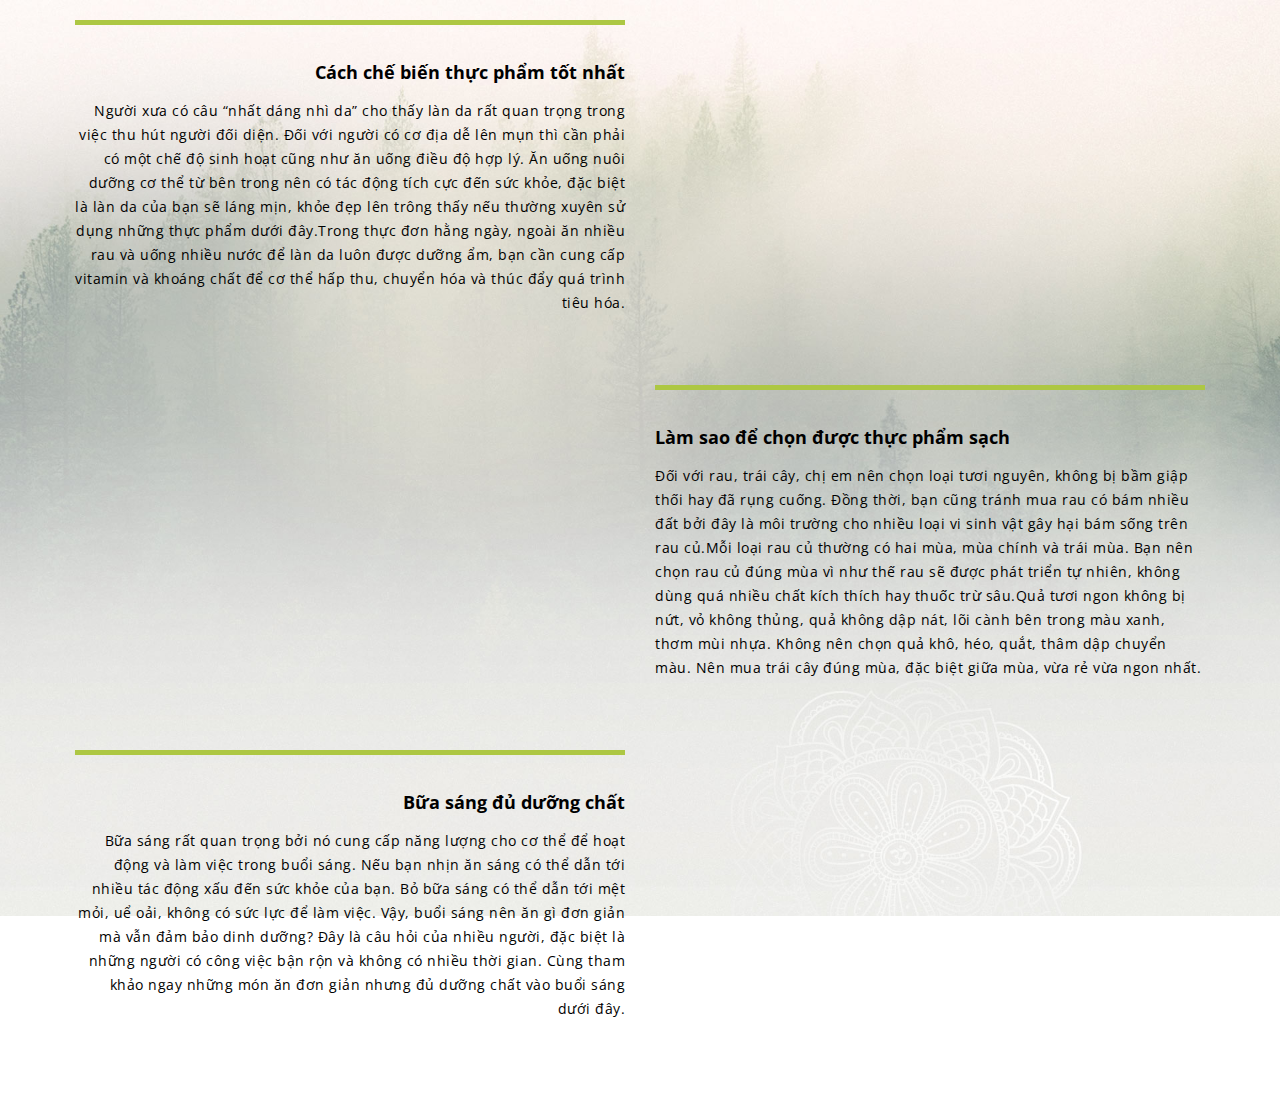
==== commit 0935a852: "update primary_color and color_text" ====
--- a/index.html
+++ b/index.html
@@ -27,18 +27,18 @@
    <!-- Font cdn -->
 </head>
 <body>
-<section id="layout-blog">
+<div id="layout-article1">
    <div class="wrapper">
       <div class="inner">
          <div class="grid">
             <div class="grid__item large--one-half medium--one-half small--one-whole">
-               <div class="content-article text-right">
-                  <div class="section-title">
-                     <h2>
+               <div class="lp-content-article text-right">
+                  <div class="lp-section-title">
+                     <h2 style="color:{primary_color}">
                         Cách chế biến thực phẩm tốt nhất
                      </h2>
                   </div>
-                  <div class="section-desc">
+                  <div class="lp-section-desc" style="color:{color_text}">
                      Người xưa có câu “nhất dáng nhì da” cho thấy làn da rất quan trọng trong việc thu hút người đối diện. Đối với người có cơ địa dễ lên mụn thì cần phải có một chế độ sinh hoạt cũng như ăn uống điều độ hợp lý. Ăn uống nuôi dưỡng cơ thể từ bên trong nên có tác động tích cực đến sức khỏe, đặc biệt là làn da của bạn sẽ láng mịn, khỏe đẹp lên trông thấy nếu thường xuyên sử dụng những thực phẩm dưới đây.Trong thực đơn hằng ngày, ngoài ăn nhiều rau và uống nhiều nước để làn da luôn được dưỡng ẩm, bạn cần cung cấp vitamin và khoáng chất để cơ thể hấp thu, chuyển hóa và thúc đẩy quá trình tiêu hóa.
                   </div>
                </div>
@@ -46,74 +46,53 @@
             <div class="grid__item large--one-half medium--one-half small--one-whole">
                <div class="article-img">
                   <a href="#">
-                  <img src="images/blog2.jpg" alt="">
+                  <img src="http://file.hstatic.net/1000234244/file/layout_thanh_blog1.jpg" alt="">
                   </a>
                </div>
             </div>
          </div>
        </div>
      </div>
-   </section>
-   <section id="layout-blog">
+   </div>
+   <div id="layout-article1">
    <div class="wrapper">
       <div class="inner">
-         <div class="grid sm-hide">
+         <div class="grid">
             <div class="grid__item large--one-half medium--one-half small--one-whole">
                <div class="article-img">
                   <a href="#">
-                  <img src="images/blog3.jpg" alt="">
+                  <img src="http://file.hstatic.net/1000234244/file/layout_thanh_blog2.jpg" alt="">
                   </a>
                </div>
             </div>
             <div class="grid__item large--one-half medium--one-half small--one-whole">
-               <div class="content-article text-left">
-                  <div class="section-title">
-                     <h2>
+               <div class="lp-content-article text-left">
+                  <div class="lp-section-title">
+                     <h2 style="color:{primary_color}">
                         Làm sao để chọn được thực phẩm sạch
                      </h2>
                   </div>
-                  <div class="section-desc">
+                  <div class="lp-section-desc" style="color:{color_text}">
                      Đối với rau, trái cây, chị em nên chọn loại tươi nguyên, không bị bầm giập thối hay đã rụng cuống. Đồng thời, bạn cũng tránh mua rau có bám nhiều đất bởi đây là môi trường cho nhiều loại vi sinh vật gây hại bám sống trên rau củ.Mỗi loại rau củ thường có hai mùa, mùa chính và trái mùa. Bạn nên chọn rau củ đúng mùa vì như thế rau sẽ được phát triển tự nhiên, không dùng quá nhiều chất kích thích hay thuốc trừ sâu.Quả tươi ngon không bị nứt, vỏ không thủng, quả không dập nát, lõi cành bên trong màu xanh, thơm mùi nhựa. Không nên chọn quả khô, héo, quắt, thâm dập chuyển màu. Nên mua trái cây đúng mùa, đặc biệt giữa mùa, vừa rẻ vừa ngon nhất.
                   </div>
                </div>
             </div>
          </div>
-         <div class="grid lg-hide">
-            <div class="grid__item large--one-half medium--one-half small--one-whole">
-               <div class="content-article text-left">
-                  <div class="section-title">
-                     <h2>
-                        Làm sao để chọn được thực phẩm sạch
-                     </h2>
-                  </div>
-                  <div class="section-desc">
-                     Đối với rau, trái cây, chị em nên chọn loại tươi nguyên, không bị bầm giập thối hay đã rụng cuống. Đồng thời, bạn cũng tránh mua rau có bám nhiều đất bởi đây là môi trường cho nhiều loại vi sinh vật gây hại bám sống trên rau củ.Mỗi loại rau củ thường có hai mùa, mùa chính và trái mùa. Bạn nên chọn rau củ đúng mùa vì như thế rau sẽ được phát triển tự nhiên, không dùng quá nhiều chất kích thích hay thuốc trừ sâu.Quả tươi ngon không bị nứt, vỏ không thủng, quả không dập nát, lõi cành bên trong màu xanh, thơm mùi nhựa. Không nên chọn quả khô, héo, quắt, thâm dập chuyển màu. Nên mua trái cây đúng mùa, đặc biệt giữa mùa, vừa rẻ vừa ngon nhất.
-                  </div>
-               </div>
-            </div>
-            <div class="grid__item large--one-half medium--one-half small--one-whole">
-               <div class="article-img">
-                  <a href="#">
-                  <img src="images/blog3.jpg" alt="">
-                  </a>
-               </div>
-            </div>
-         </div>
        </div>
      </div>
-   </section>
-   <section id="layout-blog">
+   </div>
+   <div id="layout-article1">
    <div class="wrapper">
       <div class="inner">
          <div class="grid mg-bottom30">
             <div class="grid__item large--one-half medium--one-half small--one-whole">
-               <div class="content-article text-right">
-                  <div class="section-title">
-                     <h2>
+               <div class="lp-content-article text-right">
+                  <div class="lp-section-title">
+                     <h2 style="color:{primary_color}">
                         Bữa sáng đủ dưỡng chất
                      </h2>
                   </div>
-                  <div class="section-desc">
+                  <div class="lp-section-desc" style="color:{color_text}">
                      Bữa sáng rất quan trọng bởi nó cung cấp năng lượng cho cơ thể để hoạt động và làm việc trong buổi sáng. Nếu bạn nhịn ăn sáng có thể dẫn tới nhiều tác động xấu đến sức khỏe của bạn. Bỏ bữa sáng có thể dẫn tới mệt mỏi, uể oải, không có sức lực để làm việc. Vậy, buổi sáng nên ăn gì đơn giản mà vẫn đảm bảo dinh dưỡng? Đây là câu hỏi của nhiều người, đặc biệt là những người có công việc bận rộn và không có nhiều thời gian. Cùng tham khảo ngay những món ăn đơn giản nhưng đủ dưỡng chất vào buổi sáng dưới đây.
                   </div>
                </div>
@@ -121,14 +100,14 @@
             <div class="grid__item large--one-half medium--one-half small--one-whole">
                <div class="article-img">
                   <a href="#">
-                  <img src="images/blog1.jpg" alt="">
+                  <img src="http://file.hstatic.net/1000234244/file/layout_thanh_blog1.jpg" alt="">
                   </a>
                </div>
             </div>
          </div>
       </div>
    </div>
-</section>
+</div>
 <!-- Placed at the end of the document so the pages load faster -->
 <script src="js/jquery-3.1.0.min.js"></script>
 <!-- <script src="js/owl.carousel.js"></script> -->
--- a/css/styles.css
+++ b/css/styles.css
@@ -1,3 +1,4 @@
+@charset "UTF-8";
 /*================ Typography ================*/
 /*@font-face {
   font-family: 'icons';
@@ -2560,22 +2561,12 @@
 /*============================================================================
   #Basic Styles
 ==============================================================================*/
-/* line 710, ../sass/partials/timber.scss */
-html {
-  background-color: #fff;
-}
-
-/* line 714, ../sass/partials/timber.scss */
-body {
-  background-color: #fff;
-}
-
-/* line 718, ../sass/partials/timber.scss */
+/* line 711, ../sass/partials/timber.scss */
 [tabindex='-1']:focus {
   outline: none;
 }
 
-/* line 722, ../sass/partials/timber.scss */
+/* line 715, ../sass/partials/timber.scss */
 .wrapper {
   *zoom: 1;
   max-width: 1190px;
@@ -2589,13 +2580,13 @@
   clear: both;
 }
 @media screen and (min-width: 480px) {
-  /* line 722, ../sass/partials/timber.scss */
+  /* line 715, ../sass/partials/timber.scss */
   .wrapper {
     padding: 0 30px;
   }
 }
 
-/* line 733, ../sass/partials/timber.scss */
+/* line 726, ../sass/partials/timber.scss */
 .main-content {
   display: block;
   margin-top: 30px;
@@ -2605,20 +2596,20 @@
 /*============================================================================
   #Helper Classes
 ==============================================================================*/
-/* line 742, ../sass/partials/timber.scss */
+/* line 735, ../sass/partials/timber.scss */
 .is-transitioning {
   display: block !important;
   visibility: visible !important;
 }
 
-/* line 747, ../sass/partials/timber.scss */
+/* line 740, ../sass/partials/timber.scss */
 .display-table {
   display: table;
   table-layout: fixed;
   width: 100%;
 }
 
-/* line 753, ../sass/partials/timber.scss */
+/* line 746, ../sass/partials/timber.scss */
 .display-table-cell {
   display: table-cell;
   vertical-align: middle;
@@ -2626,21 +2617,21 @@
 }
 
 @media screen and (min-width: 769px) {
-  /* line 760, ../sass/partials/timber.scss */
+  /* line 753, ../sass/partials/timber.scss */
   .large--display-table {
     display: table;
     table-layout: fixed;
     width: 100%;
   }
 
-  /* line 766, ../sass/partials/timber.scss */
+  /* line 759, ../sass/partials/timber.scss */
   .large--display-table-cell {
     display: table-cell;
     vertical-align: middle;
     float: none;
   }
 }
-/* line 773, ../sass/partials/timber.scss */
+/* line 766, ../sass/partials/timber.scss */
 .visually-hidden, .supports-fontface .icon-fallback-text .fallback-text {
   position: absolute;
   overflow: hidden;
@@ -2652,112 +2643,80 @@
   border: 0;
 }
 
-/*============================================================================
-  #Typography
-==============================================================================*/
-/* line 784, ../sass/partials/timber.scss */
-body,
-input,
-textarea,
-button,
-select {
-  font-size: 14px;
-  line-height: 1.6;
-  font-family: "OpenSans", Helvetica, Arial, sans-serif;
-  color: #000;
-  font-weight: 300;
-  -webkit-font-smoothing: antialiased;
-  -webkit-text-size-adjust: 100%;
-}
-
-/* line 798, ../sass/partials/timber.scss */
-h1, .h1, h2, .h2, h3, .h3, h4, .h4, h5, .h5, h6, .h6 {
-  display: block;
-  font-family: "OpenSans", Helvetica, Arial, sans-serif;
-  font-weight: 700;
-  margin: 0 0 0.5em;
-  line-height: 1.4;
-}
-/* line 805, ../sass/partials/timber.scss */
-h1 a, .h1 a, h2 a, .h2 a, h3 a, .h3 a, h4 a, .h4 a, h5 a, .h5 a, h6 a, .h6 a {
-  text-decoration: none;
-  font-weight: inherit;
-}
-
 /*================ Use em() Sass function to declare font-size ================*/
-/* line 812, ../sass/partials/timber.scss */
+/* line 775, ../sass/partials/timber.scss */
 h1, .h1 {
   font-size: 2.57143em;
 }
 
-/* line 816, ../sass/partials/timber.scss */
+/* line 779, ../sass/partials/timber.scss */
 h2, .h2 {
   font-size: 2em;
 }
 
-/* line 820, ../sass/partials/timber.scss */
+/* line 783, ../sass/partials/timber.scss */
 h3, .h3 {
   font-size: 1.57143em;
 }
 
-/* line 824, ../sass/partials/timber.scss */
+/* line 787, ../sass/partials/timber.scss */
 h4, .h4 {
   font-size: 1.42857em;
 }
 
-/* line 828, ../sass/partials/timber.scss */
+/* line 791, ../sass/partials/timber.scss */
 h5, .h5 {
   font-size: 1.14286em;
 }
 
-/* line 832, ../sass/partials/timber.scss */
+/* line 795, ../sass/partials/timber.scss */
 h6, .h6 {
   font-size: 1em;
 }
 
-/* line 844, ../sass/partials/timber.scss */
+/* line 807, ../sass/partials/timber.scss */
 p {
   margin: 0 0 15px 0;
 }
-/* line 847, ../sass/partials/timber.scss */
+/* line 810, ../sass/partials/timber.scss */
 p img {
   margin: 0;
 }
 
-/* line 852, ../sass/partials/timber.scss */
+/* line 815, ../sass/partials/timber.scss */
 em {
   font-style: italic;
 }
 
-/* line 856, ../sass/partials/timber.scss */
+/* line 819, ../sass/partials/timber.scss */
 b, strong {
   font-weight: bold;
 }
 
-/* line 860, ../sass/partials/timber.scss */
+/* line 823, ../sass/partials/timber.scss */
 small {
   font-size: 0.9em;
 }
 
-/* line 864, ../sass/partials/timber.scss */
+/* line 827, ../sass/partials/timber.scss */
 sup, sub {
   position: relative;
   font-size: 60%;
   vertical-align: baseline;
 }
 
-/* line 869, ../sass/partials/timber.scss */
+/* line 832, ../sass/partials/timber.scss */
 sup {
   top: -0.5em;
 }
 
-/* line 873, ../sass/partials/timber.scss */
+/* line 836, ../sass/partials/timber.scss */
 sub {
   bottom: -0.5em;
 }
 
 /*================ Blockquotes ================*/
-/* line 878, ../sass/partials/timber.scss */
+/* line 841, ../sass/partials/timber.scss */
 blockquote {
   font-size: 1.125em;
   line-height: 1.45;
@@ -2766,26 +2725,26 @@
   padding: 15px 30px;
   border-left: 1px solid #111111;
 }
-/* line 886, ../sass/partials/timber.scss */
+/* line 849, ../sass/partials/timber.scss */
 blockquote p {
   margin-bottom: 0;
 }
-/* line 889, ../sass/partials/timber.scss */
+/* line 852, ../sass/partials/timber.scss */
 blockquote p + cite {
   margin-top: 15px;
 }
-/* line 894, ../sass/partials/timber.scss */
+/* line 857, ../sass/partials/timber.scss */
 blockquote cite {
   display: block;
   font-size: 0.75em;
 }
-/* line 898, ../sass/partials/timber.scss */
+/* line 861, ../sass/partials/timber.scss */
 blockquote cite:before {
   content: '\2014 \0020';
 }
 
 /*================ Code ================*/
-/* line 905, ../sass/partials/timber.scss */
+/* line 868, ../sass/partials/timber.scss */
 code, pre {
   background-color: #faf7f5;
   font-family: Consolas,monospace;
@@ -2795,7 +2754,7 @@
   color: #51ab62;
 }
 
-/* line 914, ../sass/partials/timber.scss */
+/* line 877, ../sass/partials/timber.scss */
 pre {
   overflow: auto;
   padding: 15px;
@@ -2803,7 +2762,7 @@
 }
 
 /*================ Horizontal Rules ================*/
-/* line 921, ../sass/partials/timber.scss */
+/* line 884, ../sass/partials/timber.scss */
 hr {
   clear: both;
   border-top: solid #111111;
@@ -2811,92 +2770,16 @@
   margin: 30px 0;
   height: 0;
 }
-/* line 928, ../sass/partials/timber.scss */
+/* line 891, ../sass/partials/timber.scss */
 hr.hr--small {
   margin: 15px 0;
 }
-/* line 932, ../sass/partials/timber.scss */
+/* line 895, ../sass/partials/timber.scss */
 hr.hr--clear {
   border-top-color: transparent;
 }
 
-/*================ Section Headers ================*/
-/* line 938, ../sass/partials/timber.scss */
-.section-header {
-  margin-bottom: 20px;
-}
-
-@media screen and (min-width: 769px) {
-  /* line 943, ../sass/partials/timber.scss */
-  .section-header {
-    display: table;
-    width: 100%;
-  }
-
-  /* line 948, ../sass/partials/timber.scss */
-  .section-header__title {
-    margin-bottom: 12px;
-  }
-
-  /* line 952, ../sass/partials/timber.scss */
-  .section-header__left {
-    display: table-cell;
-    vertical-align: middle;
-    margin-bottom: 0;
-  }
-  /* line 957, ../sass/partials/timber.scss */
-  .section-header__left h1, .section-header__left .h1, .section-header__left h2, .section-header__left .h2, .section-header__left h3, .section-header__left .h3, .section-header__left h4, .section-header__left .h4,
-  .section-header__left .h1, .section-header__left .h2, .section-header__left .h3, .section-header__left .h4 {
-    margin-bottom: 0;
-  }
-
-  /* line 963, ../sass/partials/timber.scss */
-  .section-header__right {
-    display: table-cell;
-    vertical-align: middle;
-    text-align: right;
-    width: 335px;
-  }
-}
-@media screen and (min-width: 769px) and (max-width: 768px) {
-  /* line 963, ../sass/partials/timber.scss */
-  .section-header__right {
-    margin-bottom: 30px;
-  }
-}
-
-/* line 976, ../sass/partials/timber.scss */
-.section-header__right .form-horizontal,
-.section-header__right .collection-view {
-  display: inline-block;
-  vertical-align: middle;
-}
-@media screen and (min-width: 481px) {
-  /* line 983, ../sass/partials/timber.scss */
-  .section-header__right label + select,
-  .section-header__right .collection-view {
-    margin-left: 15px;
-  }
-}
-
-/* line 990, ../sass/partials/timber.scss */
-.collection-view {
-  display: inline-block;
-  border: 1px solid #111111;
-  border-radius: 3px;
-  padding: 0 5px;
-  height: 37px;
-  overflow: hidden;
-  /*================ Only show on larger screens ================*/
-}
-@media screen and (min-width: 769px) {
-  /* line 990, ../sass/partials/timber.scss */
-  .collection-view {
-    display: inline-block;
-  }
-}
-
-/* line 1004, ../sass/partials/timber.scss */
+/* line 900, ../sass/partials/timber.scss */
 .change-view {
   display: block;
   background: none;
@@ -2906,12 +2789,12 @@
   color: #111111;
   line-height: 1;
 }
-/* line 1013, ../sass/partials/timber.scss */
+/* line 909, ../sass/partials/timber.scss */
 .change-view:hover, .change-view:focus {
   color: #222222;
 }
 
-/* line 1019, ../sass/partials/timber.scss */
+/* line 915, ../sass/partials/timber.scss */
 .change-view--active {
   cursor: default;
   color: #222222;
@@ -2920,36 +2803,36 @@
 /*============================================================================
   #Rich Text Editor
 ==============================================================================*/
-/* line 1027, ../sass/partials/timber.scss */
+/* line 923, ../sass/partials/timber.scss */
 .rte {
   margin-bottom: 15px;
 }
-/* line 1030, ../sass/partials/timber.scss */
+/* line 926, ../sass/partials/timber.scss */
 .rte a {
   text-decoration: underline;
 }
-/* line 1035, ../sass/partials/timber.scss */
+/* line 931, ../sass/partials/timber.scss */
 .rte h1, .rte .h1, .rte h2, .rte .h2, .rte h3, .rte .h3, .rte h4, .rte .h4, .rte h5, .rte .h5, .rte h6, .rte .h6 {
   margin-top: 2em;
 }
-/* line 1038, ../sass/partials/timber.scss */
+/* line 934, ../sass/partials/timber.scss */
 .rte h1:first-child, .rte .h1:first-child, .rte h2:first-child, .rte .h2:first-child, .rte h3:first-child, .rte .h3:first-child, .rte h4:first-child, .rte .h4:first-child, .rte h5:first-child, .rte .h5:first-child, .rte h6:first-child, .rte .h6:first-child {
   margin-top: 0;
 }
-/* line 1042, ../sass/partials/timber.scss */
+/* line 938, ../sass/partials/timber.scss */
 .rte h1 a, .rte .h1 a, .rte h2 a, .rte .h2 a, .rte h3 a, .rte .h3 a, .rte h4 a, .rte .h4 a, .rte h5 a, .rte .h5 a, .rte h6 a, .rte .h6 a {
   text-decoration: none;
 }
-/* line 1047, ../sass/partials/timber.scss */
+/* line 943, ../sass/partials/timber.scss */
 .rte > div {
   margin-bottom: 15px;
 }
-/* line 1051, ../sass/partials/timber.scss */
+/* line 947, ../sass/partials/timber.scss */
 .rte li {
   margin-bottom: 0.4em;
 }
 
-/* line 1056, ../sass/partials/timber.scss */
+/* line 952, ../sass/partials/timber.scss */
 .rte--header {
   margin-bottom: 0;
 }
@@ -2957,7 +2840,7 @@
 /*============================================================================
   #Links and Buttons
 ==============================================================================*/
-/* line 1063, ../sass/partials/timber.scss */
+/* line 959, ../sass/partials/timber.scss */
 a,
 .text-link {
   color: #222222;
@@ -2965,28 +2848,26 @@
   background: transparent;
 }
 
-/* line 1070, ../sass/partials/timber.scss */
+/* line 966, ../sass/partials/timber.scss */
 a:hover,
 a:focus {
   color: #484848;
 }
 
-/* line 1075, ../sass/partials/timber.scss */
+/* line 971, ../sass/partials/timber.scss */
 button {
   overflow: visible;
 }
 
-/* line 1079, ../sass/partials/timber.scss */
+/* line 975, ../sass/partials/timber.scss */
 button[disabled],
 html input[disabled] {
   cursor: default;
 }
 
-/* line 1084, ../sass/partials/timber.scss */
-.btn, .btn--secondary,
-.rte .btn--secondary,
-.rte .btn,
-.rte .btn--secondary {
+/* line 980, ../sass/partials/timber.scss */
+.btn,
+.rte .btn {
   display: inline-block;
   padding: 8px 10px;
   width: auto;
@@ -3010,71 +2891,30 @@
   background-color: #222222;
   color: #fff;
 }
-/* line 1107, ../sass/partials/timber.scss */
-.btn:hover, .btn--secondary:hover,
-.rte .btn:hover,
-.rte .btn--secondary:hover {
+/* line 1003, ../sass/partials/timber.scss */
+.btn:hover,
+.rte .btn:hover {
   background-color: #090909;
   color: #fff;
 }
-/* line 1112, ../sass/partials/timber.scss */
-.btn:active, .btn--secondary:active, .btn:focus, .btn--secondary:focus,
+/* line 1008, ../sass/partials/timber.scss */
+.btn:active, .btn:focus,
 .rte .btn:active,
-.rte .btn--secondary:active,
-.rte .btn:focus,
-.rte .btn--secondary:focus {
+.rte .btn:focus {
   background-color: black;
   color: #fff;
 }
-/* line 1118, ../sass/partials/timber.scss */
-.btn[disabled], [disabled].btn--secondary, .btn.disabled, .disabled.btn--secondary,
+/* line 1014, ../sass/partials/timber.scss */
+.btn[disabled], .btn.disabled,
 .rte .btn[disabled],
-.rte [disabled].btn--secondary,
-.rte .btn.disabled,
-.rte .disabled.btn--secondary {
+.rte .btn.disabled {
   cursor: default;
   color: #b6b6b6;
   background-color: #f6f6f6;
 }
 
-/* line 1126, ../sass/partials/timber.scss */
-.btn--secondary,
-.rte .btn--secondary {
-  background-color: #ee5c74;
-}
-/* line 1131, ../sass/partials/timber.scss */
-.btn--secondary:hover,
-.rte .btn--secondary:hover {
-  background-color: #e92e4d;
-  color: #fff;
-}
-/* line 1136, ../sass/partials/timber.scss */
-.btn--secondary:active, .btn--secondary:focus,
-.rte .btn--secondary:active,
-.rte .btn--secondary:focus {
-  background-color: #ce1634;
-  color: #fff;
-}
-
-/* line 1143, ../sass/partials/timber.scss */
-.btn--small {
-  padding: 4px 5px;
-  font-size: 0.85714em;
-}
-
-/* line 1148, ../sass/partials/timber.scss */
-.btn--large {
-  padding: 12px 15px;
-  font-size: 1.14286em;
-}
-
-/* line 1153, ../sass/partials/timber.scss */
-.btn--full {
-  width: 100%;
-}
-
 /*================ Force an input/button to look like a text link ================*/
-/* line 1158, ../sass/partials/timber.scss */
+/* line 1022, ../sass/partials/timber.scss */
 .text-link {
   display: inline;
   border: 0 none;
@@ -3086,54 +2926,54 @@
 /*============================================================================
   #Lists
 ==============================================================================*/
-/* line 1169, ../sass/partials/timber.scss */
+/* line 1033, ../sass/partials/timber.scss */
 ul, ol {
   margin: 0 0 15px 20px;
   padding: 0;
 }
 
-/* line 1174, ../sass/partials/timber.scss */
+/* line 1038, ../sass/partials/timber.scss */
 ol {
   list-style: decimal;
 }
 
-/* line 1175, ../sass/partials/timber.scss */
+/* line 1039, ../sass/partials/timber.scss */
 ul ul, ul ol,
 ol ol, ol ul {
   margin: 4px 0 5px 20px;
 }
 
-/* line 1177, ../sass/partials/timber.scss */
+/* line 1041, ../sass/partials/timber.scss */
 li {
   margin-bottom: 0.25em;
 }
 
-/* line 1179, ../sass/partials/timber.scss */
+/* line 1043, ../sass/partials/timber.scss */
 ul.square {
   list-style: square outside;
 }
 
-/* line 1180, ../sass/partials/timber.scss */
+/* line 1044, ../sass/partials/timber.scss */
 ul.disc {
   list-style: disc outside;
 }
 
-/* line 1181, ../sass/partials/timber.scss */
+/* line 1045, ../sass/partials/timber.scss */
 ol.alpha {
   list-style: lower-alpha outside;
 }
 
-/* line 1183, ../sass/partials/timber.scss */
+/* line 1047, ../sass/partials/timber.scss */
 .no-bullets {
   list-style: none outside;
   margin-left: 0;
 }
 
-/* line 1188, ../sass/partials/timber.scss */
+/* line 1052, ../sass/partials/timber.scss */
 .inline-list {
   margin-left: 0;
 }
-/* line 1191, ../sass/partials/timber.scss */
+/* line 1055, ../sass/partials/timber.scss */
 .inline-list li {
   display: inline-block;
   margin-bottom: 0;
@@ -3142,32 +2982,32 @@
 /*============================================================================
   #Tables
 ==============================================================================*/
-/* line 1200, ../sass/partials/timber.scss */
+/* line 1064, ../sass/partials/timber.scss */
 table {
   width: 100%;
   border-collapse: collapse;
   border-spacing: 0;
 }
 
-/* line 1206, ../sass/partials/timber.scss */
+/* line 1070, ../sass/partials/timber.scss */
 table.full {
   width: 100%;
   margin-bottom: 1em;
 }
 
-/* line 1211, ../sass/partials/timber.scss */
+/* line 1075, ../sass/partials/timber.scss */
 .table-wrap {
   max-width: 100%;
   overflow: auto;
   -webkit-overflow-scrolling: touch;
 }
 
-/* line 1217, ../sass/partials/timber.scss */
+/* line 1081, ../sass/partials/timber.scss */
 th {
   font-weight: bold;
 }
 
-/* line 1221, ../sass/partials/timber.scss */
+/* line 1085, ../sass/partials/timber.scss */
 th, td {
   text-align: left;
   padding: 15px;
@@ -3179,29 +3019,29 @@
   Only defined for IE9+
 ==============================================================================*/
 @media screen and (max-width: 480px) {
-  /* line 1233, ../sass/partials/timber.scss */
+  /* line 1097, ../sass/partials/timber.scss */
   .table--responsive thead {
     display: none;
   }
-  /* line 1237, ../sass/partials/timber.scss */
+  /* line 1101, ../sass/partials/timber.scss */
   .table--responsive tr {
     display: block;
   }
-  /* line 1242, ../sass/partials/timber.scss */
+  /* line 1106, ../sass/partials/timber.scss */
   .table--responsive tr,
   .table--responsive td {
     float: left;
     clear: both;
     width: 100%;
   }
-  /* line 1249, ../sass/partials/timber.scss */
+  /* line 1113, ../sass/partials/timber.scss */
   .table--responsive th,
   .table--responsive td {
     display: block;
     text-align: right;
     padding: 15px;
   }
-  /* line 1256, ../sass/partials/timber.scss */
+  /* line 1120, ../sass/partials/timber.scss */
   .table--responsive td:before {
     content: attr(data-label);
     float: left;
@@ -3209,29 +3049,29 @@
     font-size: 12px;
     padding-right: 10px;
   }
-  /* line 1265, ../sass/partials/timber.scss */
+  /* line 1129, ../sass/partials/timber.scss */
   .table--responsive.cart-table img {
     margin: 0 auto;
   }
-  /* line 1269, ../sass/partials/timber.scss */
-  .table--responsive.cart-table .js-qty, .table--responsive.cart-table .ajaxcart__qty {
+  /* line 1133, ../sass/partials/timber.scss */
+  .table--responsive.cart-table .js-qty {
     float: right;
   }
 }
 
 @media screen and (max-width: 480px) {
-  /* line 1277, ../sass/partials/timber.scss */
+  /* line 1141, ../sass/partials/timber.scss */
   .table--small-hide {
     display: none !important;
   }
 
-  /* line 1281, ../sass/partials/timber.scss */
+  /* line 1145, ../sass/partials/timber.scss */
   .table__section + .table__section {
     position: relative;
     margin-top: 10px;
     padding-top: 15px;
   }
-  /* line 1286, ../sass/partials/timber.scss */
+  /* line 1150, ../sass/partials/timber.scss */
   .table__section + .table__section:after {
     content: '';
     display: block;
@@ -3246,7 +3086,7 @@
   #OOCSS Media Object
     - http://www.stubbornella.org/content/2010/06/25/the-media-object-saves-hundreds-of-lines-of-code/
 ==============================================================================*/
-/* line 1303, ../sass/partials/timber.scss */
+/* line 1167, ../sass/partials/timber.scss */
 .media,
 .media-flex {
   overflow: hidden;
@@ -3254,19 +3094,19 @@
   zoom: 1;
 }
 
-/* line 1310, ../sass/partials/timber.scss */
+/* line 1174, ../sass/partials/timber.scss */
 .media-img {
   float: left;
   margin-right: 30px;
 }
 
-/* line 1315, ../sass/partials/timber.scss */
+/* line 1179, ../sass/partials/timber.scss */
 .media-img-right {
   float: right;
   margin-left: 30px;
 }
 
-/* line 1320, ../sass/partials/timber.scss */
+/* line 1184, ../sass/partials/timber.scss */
 .media-img img,
 .media-img-right img {
   display: block;
@@ -3275,62 +3115,44 @@
 /*============================================================================
   #Images and Iframes
 ==============================================================================*/
-/* line 1329, ../sass/partials/timber.scss */
+/* line 1193, ../sass/partials/timber.scss */
 img {
   border: 0 none;
 }
 
-/* line 1333, ../sass/partials/timber.scss */
+/* line 1197, ../sass/partials/timber.scss */
 svg:not(:root) {
   overflow: hidden;
 }
 
-/* line 1337, ../sass/partials/timber.scss */
+/* line 1201, ../sass/partials/timber.scss */
 img,
 iframe {
   max-width: 100%;
 }
 
-/* line 1342, ../sass/partials/timber.scss */
-.video-wrapper {
-  position: relative;
-  overflow: hidden;
-  max-width: 100%;
-  padding-bottom: 56.25%;
-  height: 0;
-  height: auto;
-}
-/* line 1350, ../sass/partials/timber.scss */
-.video-wrapper iframe {
-  position: absolute;
-  top: 0;
-  left: 0;
-  width: 100%;
-  height: 100%;
-}
-
 /*============================================================================
   #Forms
 ==============================================================================*/
-/* line 1363, ../sass/partials/timber.scss */
+/* line 1209, ../sass/partials/timber.scss */
 form {
   margin-bottom: 0;
 }
 
-/* line 1367, ../sass/partials/timber.scss */
+/* line 1213, ../sass/partials/timber.scss */
 .form-vertical {
   margin-bottom: 15px;
 }
 
 /*================ Prevent zoom on touch devices in active inputs ================*/
 @media screen and (max-width: 768px) {
-  /* line 1373, ../sass/partials/timber.scss */
+  /* line 1219, ../sass/partials/timber.scss */
   input,
   textarea {
     font-size: 16px;
   }
 }
-/* line 1379, ../sass/partials/timber.scss */
+/* line 1225, ../sass/partials/timber.scss */
 input,
 textarea,
 button,
@@ -3343,14 +3165,14 @@
   user-select: text;
 }
 
-/* line 1388, ../sass/partials/timber.scss */
+/* line 1234, ../sass/partials/timber.scss */
 button {
   background: none;
   border: none;
   cursor: pointer;
 }
 
-/* line 1394, ../sass/partials/timber.scss */
+/* line 1240, ../sass/partials/timber.scss */
 button,
 input,
 textarea {
@@ -3358,7 +3180,7 @@
   -moz-appearance: none;
 }
 
-/* line 1401, ../sass/partials/timber.scss */
+/* line 1247, ../sass/partials/timber.scss */
 button {
   background: none;
   border: none;
@@ -3366,31 +3188,31 @@
   cursor: pointer;
 }
 
-/* line 1408, ../sass/partials/timber.scss */
+/* line 1254, ../sass/partials/timber.scss */
 input[type="image"] {
   padding-left: 0;
   padding-right: 0;
 }
 
-/* line 1413, ../sass/partials/timber.scss */
+/* line 1259, ../sass/partials/timber.scss */
 fieldset {
   border: 1px solid #111111;
   padding: 15px;
 }
 
-/* line 1418, ../sass/partials/timber.scss */
+/* line 1264, ../sass/partials/timber.scss */
 legend {
   border: 0;
   padding: 0;
 }
 
-/* line 1423, ../sass/partials/timber.scss */
+/* line 1269, ../sass/partials/timber.scss */
 button,
 input[type="submit"] {
   cursor: pointer;
 }
 
-/* line 1428, ../sass/partials/timber.scss */
+/* line 1274, ../sass/partials/timber.scss */
 input,
 textarea,
 select {
@@ -3399,13 +3221,13 @@
   padding: 8px 10px;
   border-radius: 3px;
 }
-/* line 1436, ../sass/partials/timber.scss */
+/* line 1282, ../sass/partials/timber.scss */
 input:focus,
 textarea:focus,
 select:focus {
   border: 1px solid black;
 }
-/* line 1440, ../sass/partials/timber.scss */
+/* line 1286, ../sass/partials/timber.scss */
 input[disabled], input.disabled,
 textarea[disabled],
 textarea.disabled,
@@ -3415,20 +3237,20 @@
   background-color: #f6f6f6;
   border-color: #b6b6b6;
 }
-/* line 1447, ../sass/partials/timber.scss */
+/* line 1293, ../sass/partials/timber.scss */
 input.input-full,
 textarea.input-full,
 select.input-full {
   width: 100%;
 }
 
-/* line 1452, ../sass/partials/timber.scss */
+/* line 1298, ../sass/partials/timber.scss */
 textarea {
   min-height: 100px;
 }
 
 /*================ Input element overrides ================*/
-/* line 1457, ../sass/partials/timber.scss */
+/* line 1303, ../sass/partials/timber.scss */
 input[type="checkbox"],
 input[type="radio"] {
   display: inline;
@@ -3437,25 +3259,25 @@
   width: auto;
 }
 
-/* line 1465, ../sass/partials/timber.scss */
+/* line 1311, ../sass/partials/timber.scss */
 input[type="checkbox"] {
   -webkit-appearance: checkbox;
   -moz-appearance: checkbox;
 }
 
-/* line 1470, ../sass/partials/timber.scss */
+/* line 1316, ../sass/partials/timber.scss */
 input[type="radio"] {
   -webkit-appearance: radio;
   -moz-appearance: radio;
 }
 
-/* line 1475, ../sass/partials/timber.scss */
+/* line 1321, ../sass/partials/timber.scss */
 input[type="image"] {
   padding-left: 0;
   padding-right: 0;
 }
 
-/* line 1480, ../sass/partials/timber.scss */
+/* line 1326, ../sass/partials/timber.scss */
 select {
   /*-webkit-appearance: none;
      -moz-appearance: none;
@@ -3470,30 +3292,30 @@
   cursor: pointer;
   /*================ Hide the svg arrow in IE9 and below ================*/
 }
-/* line 1497, ../sass/partials/timber.scss */
+/* line 1343, ../sass/partials/timber.scss */
 .ie9 select, .lt-ie9 select {
   padding-right: 10px;
   background-image: none;
 }
 
-/* line 1504, ../sass/partials/timber.scss */
+/* line 1350, ../sass/partials/timber.scss */
 optgroup {
   font-weight: bold;
 }
 
-/* line 1509, ../sass/partials/timber.scss */
+/* line 1355, ../sass/partials/timber.scss */
 option {
   color: #000;
   background-color: #fff;
 }
 
-/* line 1514, ../sass/partials/timber.scss */
+/* line 1360, ../sass/partials/timber.scss */
 select::-ms-expand {
   display: none;
 }
 
 /*================ Form labels ================*/
-/* line 1519, ../sass/partials/timber.scss */
+/* line 1365, ../sass/partials/timber.scss */
 .hidden-label {
   position: absolute;
   height: 0;
@@ -3502,7 +3324,7 @@
   overflow: hidden;
   clip: rect(1px, 1px, 1px, 1px);
 }
-/* line 1528, ../sass/partials/timber.scss */
+/* line 1374, ../sass/partials/timber.scss */
 .ie9 .hidden-label, .lt-ie9 .hidden-label {
   position: static;
   height: auto;
@@ -3512,27 +3334,27 @@
   clip: initial;
 }
 
-/* line 1539, ../sass/partials/timber.scss */
+/* line 1385, ../sass/partials/timber.scss */
 label[for] {
   cursor: pointer;
 }
 
 /*================ Horizontal Form ================*/
-/* line 1545, ../sass/partials/timber.scss */
+/* line 1391, ../sass/partials/timber.scss */
 .form-vertical input,
 .form-vertical select,
 .form-vertical textarea {
   display: block;
   margin-bottom: 10px;
 }
-/* line 1552, ../sass/partials/timber.scss */
+/* line 1398, ../sass/partials/timber.scss */
 .form-vertical input[type="radio"],
 .form-vertical input[type="checkbox"] {
   display: inline-block;
 }
 
 /*================ Error styles ================*/
-/* line 1562, ../sass/partials/timber.scss */
+/* line 1408, ../sass/partials/timber.scss */
 input.error,
 select.error,
 textarea.error {
@@ -3541,37 +3363,32 @@
   color: #d02e2e;
 }
 
-/* line 1569, ../sass/partials/timber.scss */
+/* line 1415, ../sass/partials/timber.scss */
 label.error {
   color: #d02e2e;
 }
 
 /*================ Input Group ================*/
-/* line 1575, ../sass/partials/timber.scss */
+/* line 1421, ../sass/partials/timber.scss */
 .input-group {
   position: relative;
   display: table;
   border-collapse: separate;
 }
-/* line 1580, ../sass/partials/timber.scss */
+/* line 1426, ../sass/partials/timber.scss */
 .input-group .input-group-field:first-child,
 .input-group .input-group-btn:first-child,
 .input-group .input-group-btn:first-child > .btn,
-.input-group .input-group-btn:first-child > .btn--secondary,
-.input-group .rte .input-group-btn:first-child > .btn--secondary,
 .input-group input[type="hidden"]:first-child + .input-group-field,
-.input-group input[type="hidden"]:first-child + .input-group-btn > .btn,
-.input-group input[type="hidden"]:first-child + .input-group-btn > .btn--secondary {
+.input-group input[type="hidden"]:first-child + .input-group-btn > .btn {
   border-radius: 3px 0 0 3px;
 }
-/* line 1588, ../sass/partials/timber.scss */
+/* line 1434, ../sass/partials/timber.scss */
 .input-group .input-group-field:last-child,
-.input-group .input-group-btn:last-child > .btn,
-.input-group .input-group-btn:last-child > .btn--secondary,
-.input-group .rte .input-group-btn:last-child > .btn--secondary {
+.input-group .input-group-btn:last-child > .btn {
   border-radius: 0 3px 3px 0;
 }
-/* line 1595, ../sass/partials/timber.scss */
+/* line 1441, ../sass/partials/timber.scss */
 .input-group input::-moz-focus-inner {
   border: 0;
   padding: 0;
@@ -3579,7 +3396,7 @@
   margin-bottom: -1px;
 }
 
-/* line 1604, ../sass/partials/timber.scss */
+/* line 1450, ../sass/partials/timber.scss */
 .input-group-field,
 .input-group-btn {
   display: table-cell;
@@ -3587,18 +3404,18 @@
   margin: 0;
 }
 
-/* line 1611, ../sass/partials/timber.scss */
-.input-group .btn, .input-group .btn--secondary,
+/* line 1457, ../sass/partials/timber.scss */
+.input-group .btn,
 .input-group .input-group-field {
   height: 37px;
 }
 
-/* line 1616, ../sass/partials/timber.scss */
+/* line 1462, ../sass/partials/timber.scss */
 .input-group .input-group-field {
   width: 100%;
 }
 
-/* line 1620, ../sass/partials/timber.scss */
+/* line 1466, ../sass/partials/timber.scss */
 .input-group-btn {
   position: relative;
   white-space: nowrap;
@@ -3609,11 +3426,11 @@
 /*============================================================================
   #Icons
 ==============================================================================*/
-/* line 1630, ../sass/partials/timber.scss */
+/* line 1476, ../sass/partials/timber.scss */
 .icon-fallback-text .icon {
   display: none;
 }
-/* line 1633, ../sass/partials/timber.scss */
+/* line 1479, ../sass/partials/timber.scss */
 .supports-fontface .icon-fallback-text .icon {
   display: inline-block;
 }
@@ -3622,12 +3439,12 @@
   A generic way to visually hide content while
   remaining accessible to screen readers (h5bp.com)
 ==============================================================================*/
-/* line 1646, ../sass/partials/timber.scss */
+/* line 1492, ../sass/partials/timber.scss */
 .icon:before {
   display: none;
 }
 
-/* line 1650, ../sass/partials/timber.scss */
+/* line 1496, ../sass/partials/timber.scss */
 .supports-fontface .icon:before {
   display: inline;
   text-decoration: none;
@@ -3642,192 +3459,192 @@
 }
 
 /*================ Icon mapping ================*/
-/* line 1665, ../sass/partials/timber.scss */
+/* line 1511, ../sass/partials/timber.scss */
 .icon-amazon_payments:before {
   content: "\e800";
 }
 
-/* line 1666, ../sass/partials/timber.scss */
+/* line 1512, ../sass/partials/timber.scss */
 .icon-american_express:before {
   content: "\41";
 }
 
-/* line 1667, ../sass/partials/timber.scss */
+/* line 1513, ../sass/partials/timber.scss */
 .icon-arrow-down:before {
   content: "\e607";
 }
 
-/* line 1668, ../sass/partials/timber.scss */
+/* line 1514, ../sass/partials/timber.scss */
 .icon-bitcoin:before {
   content: "\42";
 }
 
-/* line 1669, ../sass/partials/timber.scss */
+/* line 1515, ../sass/partials/timber.scss */
 .icon-cart:before {
   content: "\e600";
 }
 
-/* line 1670, ../sass/partials/timber.scss */
+/* line 1516, ../sass/partials/timber.scss */
 .icon-cirrus:before {
   content: "\43";
 }
 
-/* line 1671, ../sass/partials/timber.scss */
+/* line 1517, ../sass/partials/timber.scss */
 .icon-dankort:before {
   content: "\64";
 }
 
-/* line 1672, ../sass/partials/timber.scss */
+/* line 1518, ../sass/partials/timber.scss */
 .icon-diners_club:before {
   content: "\63";
 }
 
-/* line 1673, ../sass/partials/timber.scss */
+/* line 1519, ../sass/partials/timber.scss */
 .icon-discover:before {
   content: "\44";
 }
 
-/* line 1674, ../sass/partials/timber.scss */
+/* line 1520, ../sass/partials/timber.scss */
 .icon-dogecoin:before {
   content: "\e904";
 }
 
-/* line 1675, ../sass/partials/timber.scss */
+/* line 1521, ../sass/partials/timber.scss */
 .icon-dwolla:before {
   content: "\e905";
 }
 
-/* line 1676, ../sass/partials/timber.scss */
+/* line 1522, ../sass/partials/timber.scss */
 .icon-facebook:before {
   content: "\66";
 }
 
-/* line 1677, ../sass/partials/timber.scss */
+/* line 1523, ../sass/partials/timber.scss */
 .icon-fancy:before {
   content: "\46";
 }
 
-/* line 1678, ../sass/partials/timber.scss */
+/* line 1524, ../sass/partials/timber.scss */
 .icon-forbrugsforeningen:before {
   content: "\e906";
 }
 
-/* line 1679, ../sass/partials/timber.scss */
+/* line 1525, ../sass/partials/timber.scss */
 .icon-google-plus:before {
   content: "\e900";
 }
 
-/* line 1680, ../sass/partials/timber.scss */
+/* line 1526, ../sass/partials/timber.scss */
 .icon-grid-view:before {
   content: "\e603";
 }
 
-/* line 1681, ../sass/partials/timber.scss */
+/* line 1527, ../sass/partials/timber.scss */
 .icon-hamburger:before {
   content: "\e601";
 }
 
-/* line 1682, ../sass/partials/timber.scss */
+/* line 1528, ../sass/partials/timber.scss */
 .icon-instagram:before {
   content: "\e901";
 }
 
-/* line 1683, ../sass/partials/timber.scss */
+/* line 1529, ../sass/partials/timber.scss */
 .icon-interac:before {
   content: "\49";
 }
 
-/* line 1684, ../sass/partials/timber.scss */
+/* line 1530, ../sass/partials/timber.scss */
 .icon-jcb:before {
   content: "\4a";
 }
 
-/* line 1685, ../sass/partials/timber.scss */
+/* line 1531, ../sass/partials/timber.scss */
 .icon-list-view:before {
   content: "\e604";
 }
 
-/* line 1686, ../sass/partials/timber.scss */
+/* line 1532, ../sass/partials/timber.scss */
 .icon-litecoin:before {
   content: "\e908";
 }
 
-/* line 1687, ../sass/partials/timber.scss */
+/* line 1533, ../sass/partials/timber.scss */
 .icon-maestro:before {
   content: "\6d";
 }
 
-/* line 1688, ../sass/partials/timber.scss */
+/* line 1534, ../sass/partials/timber.scss */
 .icon-master:before {
   content: "\4d";
 }
 
-/* line 1689, ../sass/partials/timber.scss */
+/* line 1535, ../sass/partials/timber.scss */
 .icon-minus:before {
   content: "\e602";
 }
 
-/* line 1690, ../sass/partials/timber.scss */
+/* line 1536, ../sass/partials/timber.scss */
 .icon-paypal:before {
   content: "\50";
 }
 
-/* line 1691, ../sass/partials/timber.scss */
+/* line 1537, ../sass/partials/timber.scss */
 .icon-pinterest:before {
   content: "\70";
 }
 
-/* line 1692, ../sass/partials/timber.scss */
+/* line 1538, ../sass/partials/timber.scss */
 .icon-plus:before {
   content: "\e605";
 }
 
-/* line 1693, ../sass/partials/timber.scss */
+/* line 1539, ../sass/partials/timber.scss */
 .icon-rss:before {
   content: "\72";
 }
 
-/* line 1694, ../sass/partials/timber.scss */
+/* line 1540, ../sass/partials/timber.scss */
 .icon-search:before {
   content: "\73";
 }
 
-/* line 1695, ../sass/partials/timber.scss */
+/* line 1541, ../sass/partials/timber.scss */
 .icon-stripe:before {
   content: "\53";
 }
 
-/* line 1696, ../sass/partials/timber.scss */
+/* line 1542, ../sass/partials/timber.scss */
 .icon-tumblr:before {
   content: "\74";
 }
 
-/* line 1697, ../sass/partials/timber.scss */
+/* line 1543, ../sass/partials/timber.scss */
 .icon-twitter:before {
   content: "\54";
 }
 
-/* line 1698, ../sass/partials/timber.scss */
+/* line 1544, ../sass/partials/timber.scss */
 .icon-vimeo:before {
   content: "\76";
 }
 
-/* line 1699, ../sass/partials/timber.scss */
+/* line 1545, ../sass/partials/timber.scss */
 .icon-visa:before {
   content: "\56";
 }
 
-/* line 1700, ../sass/partials/timber.scss */
+/* line 1546, ../sass/partials/timber.scss */
 .icon-x:before {
   content: "\e606";
 }
 
-/* line 1701, ../sass/partials/timber.scss */
+/* line 1547, ../sass/partials/timber.scss */
 .icon-youtube:before {
   content: "\79";
 }
 
-/* line 1703, ../sass/partials/timber.scss */
+/* line 1549, ../sass/partials/timber.scss */
 .payment-icons {
   -webkit-user-select: none;
   -moz-user-select: none;
@@ -3835,33 +3652,33 @@
   user-select: none;
   cursor: default;
 }
-/* line 1707, ../sass/partials/timber.scss */
+/* line 1553, ../sass/partials/timber.scss */
 .payment-icons li {
   margin: 0 7.5px 7.5px;
   cursor: default;
 }
-/* line 1713, ../sass/partials/timber.scss */
+/* line 1559, ../sass/partials/timber.scss */
 .payment-icons .icon {
   font-size: 30px;
   line-height: 30px;
 }
-/* line 1718, ../sass/partials/timber.scss */
+/* line 1564, ../sass/partials/timber.scss */
 .payment-icons .fallback-text {
   text-transform: capitalize;
 }
 
-/* line 1723, ../sass/partials/timber.scss */
+/* line 1569, ../sass/partials/timber.scss */
 .social-icons li {
   margin: 0 15px 15px;
   vertical-align: middle;
 }
 @media screen and (min-width: 481px) {
-  /* line 1723, ../sass/partials/timber.scss */
+  /* line 1569, ../sass/partials/timber.scss */
   .social-icons li {
     margin-left: 0;
   }
 }
-/* line 1731, ../sass/partials/timber.scss */
+/* line 1577, ../sass/partials/timber.scss */
 .social-icons li .icon {
   font-size: 30px;
   line-height: 26px;
@@ -3870,876 +3687,29 @@
 /*============================================================================
   #Pagination
 ==============================================================================*/
-/* line 1748, ../sass/partials/timber.scss */
+/* line 1594, ../sass/partials/timber.scss */
 .pagination {
   margin-bottom: 1em;
   text-align: center;
 }
-/* line 1752, ../sass/partials/timber.scss */
+/* line 1598, ../sass/partials/timber.scss */
 .pagination > span {
   display: inline-block;
   line-height: 1;
 }
-/* line 1757, ../sass/partials/timber.scss */
+/* line 1603, ../sass/partials/timber.scss */
 .pagination a {
   display: block;
 }
-/* line 1761, ../sass/partials/timber.scss */
+/* line 1607, ../sass/partials/timber.scss */
 .pagination a,
 .pagination .page.current {
   padding: 8px;
 }
 
-/*============================================================================
-  #Site Header
-==============================================================================*/
-/* line 1770, ../sass/partials/timber.scss */
-.site-header {
-  padding: 15px 0;
-}
-/* line 1773, ../sass/partials/timber.scss */
-.site-header .grid--table {
-  display: table;
-  table-layout: fixed;
-  width: 100%;
-}
-/* line 1778, ../sass/partials/timber.scss */
-.site-header .grid--table > .grid__item {
-  float: none;
-  display: table-cell;
-  vertical-align: middle;
-}
-
-/* line 1786, ../sass/partials/timber.scss */
-.site-header__logo {
-  text-align: center;
-  margin: 0 auto;
-  max-width: 100%;
-}
-@media screen and (min-width: 769px) {
-  /* line 1786, ../sass/partials/timber.scss */
-  .site-header__logo {
-    text-align: left;
-  }
-}
-/* line 1795, ../sass/partials/timber.scss */
-.site-header__logo a,
-.site-header__logo a:hover,
-.site-header__logo a:focus {
-  text-decoration: none;
-}
-/* line 1801, ../sass/partials/timber.scss */
-.site-header__logo a, .site-header__logo img {
-  display: block;
-}
-/* line 1805, ../sass/partials/timber.scss */
-.site-header__logo img {
-  margin: 0 auto;
-}
-
-/* line 1810, ../sass/partials/timber.scss */
-.site-header__logo-link {
-  max-width: 450px;
-  margin: 0 auto;
-}
-
-/* line 1815, ../sass/partials/timber.scss */
-.site-header__cart-toggle {
-  display: inline-block;
-}
-
-/* line 1819, ../sass/partials/timber.scss */
-.site-header__search {
-  display: inline-block;
-  max-width: 400px;
-  margin-top: 15px;
-  width: 100%;
-}
-
-/* line 1826, ../sass/partials/timber.scss */
-.search-bar {
-  max-width: 100%;
-}
-@media screen and (max-width: 768px) {
-  /* line 1826, ../sass/partials/timber.scss */
-  .search-bar {
-    margin-left: auto;
-    margin-right: auto;
-  }
-}
-
-/*============================================================================
-  #Site Nav and Dropdowns
-==============================================================================*/
-/* line 1838, ../sass/partials/timber.scss */
-.nav-bar {
-  background-color: #ee5c74;
-}
-
-/* line 1842, ../sass/partials/timber.scss */
-.site-nav, .site-nav--mobile {
-  font-size: 1.14286em;
-  cursor: default;
-  margin: 0 0 0 -15px;
-}
-/* line 1847, ../sass/partials/timber.scss */
-.site-nav li, .site-nav--mobile li {
-  margin: 0;
-  display: block;
-}
-/* line 1852, ../sass/partials/timber.scss */
-.site-nav > li, .site-nav--mobile > li {
-  position: relative;
-  display: inline-block;
-}
-
-/*================ Home to hamburger and cart that toggle drawers ================*/
-/* line 1862, ../sass/partials/timber.scss */
-.text-right .site-nav--mobile {
-  margin: 0 -15px 0 0;
-}
-
-/* line 1867, ../sass/partials/timber.scss */
-.site-nav__link {
-  display: block;
-  text-decoration: none;
-  padding: 15px;
-  white-space: nowrap;
-  color: #fff;
-}
-/* line 1874, ../sass/partials/timber.scss */
-.site-nav__link:hover, .site-nav__link:active, .site-nav__link:focus {
-  color: #d9d9d9;
-}
-/* line 1880, ../sass/partials/timber.scss */
-.site-nav__link .icon-arrow-down {
-  position: relative;
-  top: -2px;
-  font-size: 10px;
-  padding-left: 7.5px;
-}
-/* line 1887, ../sass/partials/timber.scss */
-.site-nav--active > .site-nav__link {
-  font-weight: bold;
-}
-/* line 1891, ../sass/partials/timber.scss */
-.site-nav--mobile .site-nav__link {
-  display: inline-block;
-}
-
-/*================ Dropdowns ================*/
-/* line 1897, ../sass/partials/timber.scss */
-.site-nav__dropdown {
-  display: none;
-  position: absolute;
-  left: 0;
-  margin: 0;
-  z-index: 5;
-}
-/* line 1904, ../sass/partials/timber.scss */
-.supports-no-touch .site-nav--has-dropdown:hover .site-nav__dropdown, .site-nav--has-dropdown.nav-hover .site-nav__dropdown, .nav-focus + .site-nav__dropdown {
-  display: block;
-}
-/* line 1910, ../sass/partials/timber.scss */
-.site-nav__dropdown a {
-  background-color: #ee5c74;
-}
-/* line 1913, ../sass/partials/timber.scss */
-.site-nav__dropdown a:hover, .site-nav__dropdown a:active, .site-nav__dropdown a:focus {
-  background-color: #e92e4d;
-}
-
-/*================ Search bar in header ================*/
-/* line 1922, ../sass/partials/timber.scss */
-.nav-search {
-  position: relative;
-  padding: 10px 0;
-}
-@media screen and (max-width: 768px) {
-  /* line 1922, ../sass/partials/timber.scss */
-  .nav-search {
-    padding: 0 0 15px;
-    margin: 0 auto;
-    text-align: center;
-  }
-}
-
-/*============================================================================
-  #Mobile Nav
-  - List of items inside the mobile drawer
-==============================================================================*/
-/* line 1937, ../sass/partials/timber.scss */
-.mobile-nav {
-  margin: -15px -15px 0 -15px;
-}
-/* line 1941, ../sass/partials/timber.scss */
-.mobile-nav li {
-  margin-bottom: 0;
-}
-
-/* line 1946, ../sass/partials/timber.scss */
-.mobile-nav__search {
-  padding: 15px;
-}
-/* line 1949, ../sass/partials/timber.scss */
-.mobile-nav__search .search-bar {
-  margin-bottom: 0;
-}
-
-/* line 1954, ../sass/partials/timber.scss */
-.mobile-nav__item {
-  position: relative;
-  display: block;
-}
-/* line 1960, ../sass/partials/timber.scss */
-.mobile-nav > .mobile-nav__item {
-  background-color: #f6f6f6;
-}
-/* line 1964, ../sass/partials/timber.scss */
-.mobile-nav__item:after {
-  content: '';
-  position: absolute;
-  bottom: 0;
-  left: 15px;
-  right: 15px;
-  border-bottom: 1px solid #e9e9e9;
-}
-/* line 1973, ../sass/partials/timber.scss */
-.mobile-nav > .mobile-nav__item:last-child:after {
-  display: none;
-}
-
-/* line 1979, ../sass/partials/timber.scss */
-.mobile-nav__item a {
-  display: block;
-}
-
-/* line 1983, ../sass/partials/timber.scss */
-.mobile-nav__item a,
-.mobile-nav__toggle button {
-  color: #333;
-  padding: 15px;
-  text-decoration: none;
-}
-/* line 1989, ../sass/partials/timber.scss */
-.mobile-nav__item a:hover, .mobile-nav__item a:active, .mobile-nav__item a:focus,
-.mobile-nav__toggle button:hover,
-.mobile-nav__toggle button:active,
-.mobile-nav__toggle button:focus {
-  color: #0d0d0d;
-}
-/* line 1995, ../sass/partials/timber.scss */
-.mobile-nav__item a:active, .mobile-nav__item a:focus,
-.mobile-nav__toggle button:active,
-.mobile-nav__toggle button:focus {
-  background-color: #e9e9e9;
-}
-
-/* line 2001, ../sass/partials/timber.scss */
-.mobile-nav__item--active {
-  font-weight: bold;
-}
-
-/* line 2005, ../sass/partials/timber.scss */
-.mobile-nav__has-sublist {
-  display: table;
-  width: 100%;
-}
-/* line 2009, ../sass/partials/timber.scss */
-.mobile-nav__has-sublist .mobile-nav__link {
-  display: table-cell;
-  vertical-align: middle;
-  width: 100%;
-}
-
-/* line 2016, ../sass/partials/timber.scss */
-.mobile-nav__toggle {
-  display: table-cell;
-  vertical-align: middle;
-  width: 1%;
-}
-
-/* line 2023, ../sass/partials/timber.scss */
-.mobile-nav--expanded .mobile-nav__toggle-open {
-  display: none;
-}
-
-/* line 2028, ../sass/partials/timber.scss */
-.mobile-nav__toggle-close {
-  display: none;
-}
-/* line 2031, ../sass/partials/timber.scss */
-.mobile-nav--expanded .mobile-nav__toggle-close {
-  display: block;
-}
-
-/* line 2036, ../sass/partials/timber.scss */
-.mobile-nav__sublist {
-  margin: 0;
-  max-height: 0;
-  visibility: hidden;
-  overflow: hidden;
-  transition: all 300ms cubic-bezier(0.57, 0.06, 0.05, 0.95);
-  -webkit-backface-visibility: hidden;
-  backface-visibility: hidden;
-}
-/* line 2044, ../sass/partials/timber.scss */
-.mobile-nav--expanded + .mobile-nav__sublist {
-  visibility: visible;
-  max-height: 700px;
-  transition: all 700ms cubic-bezier(0.57, 0.06, 0.05, 0.95);
-}
-/* line 2050, ../sass/partials/timber.scss */
-.mobile-nav__sublist .mobile-nav__item:after {
-  top: 0;
-  bottom: auto;
-}
-/* line 2055, ../sass/partials/timber.scss */
-.mobile-nav__sublist .mobile-nav__link {
-  padding-left: 30px;
-  font-weight: normal;
-}
-
-/*============================================================================
-  #Drawers
-==============================================================================*/
-/* line 2064, ../sass/partials/timber.scss */
-.js-drawer-open {
-  overflow: hidden;
-}
-
-/* line 2068, ../sass/partials/timber.scss */
-.drawer {
-  -webkit-transform: translateZ(0);
-  will-change: transform;
-  display: none;
-  position: fixed;
-  overflow-y: auto;
-  overflow-x: hidden;
-  -webkit-overflow-scrolling: touch;
-  top: 0;
-  bottom: 0;
-  padding: 0 15px 15px;
-  max-width: 95%;
-  z-index: 10;
-  color: #333;
-  background-color: #f6f6f6;
-  transition: all 0.4s cubic-bezier(0.46, 0.01, 0.32, 1);
-}
-/* line 2084, ../sass/partials/timber.scss */
-.drawer a {
-  color: #333;
-}
-/* line 2087, ../sass/partials/timber.scss */
-.drawer a:hover, .drawer a:focus {
-  opacity: 0.7;
-}
-/* line 2093, ../sass/partials/timber.scss */
-.drawer input,
-.drawer textarea {
-  border-color: #e9e9e9;
-}
-
-/* line 2099, ../sass/partials/timber.scss */
-.drawer--left {
-  width: 300px;
-  left: -300px;
-  border-right: 1px solid #e9e9e9;
-}
-/* line 2104, ../sass/partials/timber.scss */
-.js-drawer-open-left .drawer--left {
-  display: block;
-  -ms-transform: translateX(300px);
-  -webkit-transform: translateX(300px);
-  transform: translateX(300px);
-}
-/* line 2108, ../sass/partials/timber.scss */
-.lt-ie9 .js-drawer-open-left .drawer--left {
-  left: 0;
-}
-
-/* line 2114, ../sass/partials/timber.scss */
-.drawer--right {
-  width: 300px;
-  right: -300px;
-  border-left: 1px solid #e9e9e9;
-}
-/* line 2119, ../sass/partials/timber.scss */
-.js-drawer-open-right .drawer--right {
-  display: block;
-  -ms-transform: translateX(-300px);
-  -webkit-transform: translateX(-300px);
-  transform: translateX(-300px);
-}
-/* line 2123, ../sass/partials/timber.scss */
-.lt-ie9 .js-drawer-open-right .drawer--right {
-  right: 0;
-}
-
-/* line 2129, ../sass/partials/timber.scss */
+/* line 1613, ../sass/partials/timber.scss */
 #PageContainer {
   overflow: hidden;
-}
-
-/* line 2133, ../sass/partials/timber.scss */
-.is-moved-by-drawer {
-  -webkit-transform: translateZ(0);
-  will-change: transform;
-  transition: all 0.4s cubic-bezier(0.46, 0.01, 0.32, 1);
-}
-/* line 2137, ../sass/partials/timber.scss */
-.js-drawer-open-left .is-moved-by-drawer {
-  -ms-transform: translateX(300px);
-  -webkit-transform: translateX(300px);
-  transform: translateX(300px);
-}
-/* line 2141, ../sass/partials/timber.scss */
-.js-drawer-open-right .is-moved-by-drawer {
-  -ms-transform: translateX(-300px);
-  -webkit-transform: translateX(-300px);
-  transform: translateX(-300px);
-}
-
-/* line 2146, ../sass/partials/timber.scss */
-.drawer__header {
-  display: table;
-  height: 70px;
-  width: 100%;
-  margin-bottom: 15px;
-  border-bottom: 1px solid #e9e9e9;
-}
-
-/* line 2154, ../sass/partials/timber.scss */
-.drawer__title,
-.drawer__close {
-  display: table-cell;
-  vertical-align: middle;
-}
-
-/* line 2160, ../sass/partials/timber.scss */
-.drawer__title {
-  width: 100%;
-}
-
-/* line 2164, ../sass/partials/timber.scss */
-.drawer__close {
-  width: 1%;
-  text-align: center;
-  font-size: 1.28571em;
-}
-
-/* line 2170, ../sass/partials/timber.scss */
-.drawer__close button {
-  position: relative;
-  right: -20px;
-  height: 100%;
-  padding: 0 20px;
-  color: inherit;
-}
-/* line 2177, ../sass/partials/timber.scss */
-.drawer__close button:active, .drawer__close button:focus {
-  background-color: #e9e9e9;
-}
-
-/*============================================================================
-  #Site Footer
-==============================================================================*/
-/* line 2186, ../sass/partials/timber.scss */
-.site-footer {
-  background-color: #fff;
-  padding: 30px 0;
-  color: #000;
-}
-@media screen and (min-width: 769px) {
-  /* line 2186, ../sass/partials/timber.scss */
-  .site-footer {
-    padding: 60px 0;
-  }
-}
-
-/*============================================================================
-  #Product and Collection Grids
-==============================================================================*/
-/* line 2199, ../sass/partials/timber.scss */
-.grid__image {
-  display: block;
-  margin: 0 auto 15px;
-}
-/* line 2203, ../sass/partials/timber.scss */
-.grid__image img {
-  display: block;
-  margin: 0 auto;
-}
-
-/*============================================================================
-  #Collection Filters
-==============================================================================*/
-/* line 2212, ../sass/partials/timber.scss */
-.filter--active {
-  font-weight: bold;
-}
-
-/*============================================================================
-  #Breadcrumbs
-==============================================================================*/
-/* line 2219, ../sass/partials/timber.scss */
-.breadcrumb {
-  margin-bottom: 30px;
-}
-/* line 2222, ../sass/partials/timber.scss */
-.breadcrumb a,
-.breadcrumb span {
-  display: inline-block;
-  padding: 0 7px 0 0;
-  margin-right: 7px;
-}
-/* line 2228, ../sass/partials/timber.scss */
-.breadcrumb a:first-child,
-.breadcrumb span:first-child {
-  padding-left: 0;
-}
-
-/*============================================================================
-  #Product Page
-==============================================================================*/
-/* line 2238, ../sass/partials/timber.scss */
-.product-single__variants {
-  display: none;
-}
-/* line 2241, ../sass/partials/timber.scss */
-.no-js .product-single__variants {
-  display: block;
-}
-
-/* line 2246, ../sass/partials/timber.scss */
-.product-single__photos {
-  margin-bottom: 30px;
-}
-
-/* line 2252, ../sass/partials/timber.scss */
-.product-single__photos a, .product-single__photos img,
-.product-single__thumbnails a,
-.product-single__thumbnails img {
-  display: block;
-  margin: 0 auto;
-}
-/* line 2257, ../sass/partials/timber.scss */
-.product-single__photos li,
-.product-single__thumbnails li {
-  margin-bottom: 30px;
-}
-
-/*============================================================================
-  #Notes and Form Feedback
-==============================================================================*/
-/* line 2266, ../sass/partials/timber.scss */
-.note,
-.errors {
-  border-radius: 3px;
-  padding: 6px 12px;
-  margin-bottom: 15px;
-  border: 1px solid transparent;
-  font-size: 0.9em;
-  text-align: left;
-}
-/* line 2275, ../sass/partials/timber.scss */
-.note ul,
-.note ol,
-.errors ul,
-.errors ol {
-  margin-top: 0;
-  margin-bottom: 0;
-}
-/* line 2281, ../sass/partials/timber.scss */
-.note li:last-child,
-.errors li:last-child {
-  margin-bottom: 0;
-}
-/* line 2285, ../sass/partials/timber.scss */
-.note p,
-.errors p {
-  margin-bottom: 0;
-}
-
-/* line 2290, ../sass/partials/timber.scss */
-.note {
-  border-color: #111111;
-}
-
-/* line 2295, ../sass/partials/timber.scss */
-.errors ul {
-  list-style: disc outside;
-  margin-left: 20px;
-}
-
-/* line 2301, ../sass/partials/timber.scss */
-.form-success {
-  color: #56ad6a;
-  background-color: #ecfef0;
-  border-color: #56ad6a;
-}
-/* line 2306, ../sass/partials/timber.scss */
-.form-success a {
-  color: #56ad6a;
-  text-decoration: underline;
-}
-/* line 2310, ../sass/partials/timber.scss */
-.form-success a:hover {
-  text-decoration: none;
-}
-
-/* line 2316, ../sass/partials/timber.scss */
-.form-error,
-.errors {
-  color: #d02e2e;
-  background-color: #fff6f6;
-  border-color: #d02e2e;
-}
-/* line 2322, ../sass/partials/timber.scss */
-.form-error a,
-.errors a {
-  color: #d02e2e;
-  text-decoration: underline;
-}
-/* line 2326, ../sass/partials/timber.scss */
-.form-error a:hover,
-.errors a:hover {
-  text-decoration: none;
-}
-
-/*============================================================================
-  #Cart Page
-==============================================================================*/
-/* line 2336, ../sass/partials/timber.scss */
-.cart__row {
-  position: relative;
-  margin-top: 30px;
-  padding-top: 30px;
-  border-top: 1px solid #111111;
-}
-/* line 2342, ../sass/partials/timber.scss */
-.cart__row:first-child {
-  margin-top: 0;
-}
-/* line 2346, ../sass/partials/timber.scss */
-.cart__row:first-child {
-  padding-top: 0;
-}
-/* line 2350, ../sass/partials/timber.scss */
-.cart__row .js-qty, .cart__row .ajaxcart__qty {
-  margin: 0 auto;
-}
-
-/* line 2356, ../sass/partials/timber.scss */
-.cart-table th {
-  font-weight: normal;
-}
-/* line 2360, ../sass/partials/timber.scss */
-.cart-table td,
-.cart-table th {
-  padding: 30px 15px;
-  border: none;
-}
-
-@media screen and (min-width: 769px) {
-  /* line 2368, ../sass/partials/timber.scss */
-  .cart__row--table-large {
-    display: table;
-    table-layout: fixed;
-    width: 100%;
-  }
-  /* line 2373, ../sass/partials/timber.scss */
-  .cart__row--table-large .grid__item {
-    display: table-cell;
-    vertical-align: middle;
-    float: none;
-  }
-}
-/* line 2381, ../sass/partials/timber.scss */
-.cart__image {
-  display: block;
-}
-/* line 2384, ../sass/partials/timber.scss */
-.cart__image img {
-  display: block;
-  max-width: 100%;
-}
-
-/* line 2390, ../sass/partials/timber.scss */
-.cart__subtotal {
-  margin: 0 0 0 10px;
-  display: inline;
-}
-
-/* line 2395, ../sass/partials/timber.scss */
-.cart__mini-labels {
-  display: block;
-  margin: 10px 0;
-  font-size: 0.85714em;
-}
-@media screen and (min-width: 769px) {
-  /* line 2395, ../sass/partials/timber.scss */
-  .cart__mini-labels {
-    display: none;
-  }
-}
-
-/* line 2405, ../sass/partials/timber.scss */
-.cart__remove {
-  display: block;
-}
-
-/*============================================================================
-  #Ajax Cart Styles (conditionally loaded)
-==============================================================================*/
-/* line 2414, ../sass/partials/timber.scss */
-.ajaxcart__inner {
-  margin-bottom: 30px;
-}
-
-/* line 2419, ../sass/partials/timber.scss */
-.ajaxcart__row > .grid, .ajaxcart__row > .grid--rev, .ajaxcart__row > .grid--full {
-  margin-left: -15px;
-}
-/* line 2422, ../sass/partials/timber.scss */
-.ajaxcart__row > .grid > .grid__item, .ajaxcart__row > .grid--rev > .grid__item, .ajaxcart__row > .grid--full > .grid__item {
-  padding-left: 15px;
-}
-
-/* line 2428, ../sass/partials/timber.scss */
-.ajaxcart__product {
-  position: relative;
-  max-height: 500px;
-}
-/* line 2432, ../sass/partials/timber.scss */
-.ajaxcart__product.is-removed {
-  max-height: 0;
-  overflow: hidden;
-  visibility: hidden;
-  transition: all 450ms cubic-bezier(0.57, 0.06, 0.05, 0.95);
-  -webkit-backface-visibility: hidden;
-  backface-visibility: hidden;
-}
-
-/* line 2441, ../sass/partials/timber.scss */
-.ajaxcart__row {
-  padding-bottom: 15px;
-  margin-bottom: 15px;
-  border-bottom: 1px solid #e9e9e9;
-}
-
-/* line 2447, ../sass/partials/timber.scss */
-.ajaxcart__product-image {
-  display: block;
-  overflow: hidden;
-  margin-bottom: 15px;
-}
-/* line 2452, ../sass/partials/timber.scss */
-.ajaxcart__product-image img {
-  display: block;
-  margin: 0 auto;
-  max-width: 100%;
-}
-
-/* line 2459, ../sass/partials/timber.scss */
-.ajaxcart__product-name,
-.ajaxcart__product-meta {
-  display: block;
-}
-
-/* line 2464, ../sass/partials/timber.scss */
-.ajaxcart__product-name + .ajaxcart__product-meta {
-  padding-top: 6px;
-}
-
-/*================ Quantity Selectors ================*/
-/* line 2469, ../sass/partials/timber.scss */
-.js-qty, .ajaxcart__qty {
-  position: relative;
-  margin-bottom: 1em;
-  max-width: 100px;
-  min-width: 75px;
-  overflow: visible;
-}
-/* line 2476, ../sass/partials/timber.scss */
-.js-qty input, .ajaxcart__qty input {
-  display: block;
-  background: none;
-  text-align: center;
-  width: 100%;
-  padding: 5px 25px;
-  margin: 0;
-}
-
-/* line 2486, ../sass/partials/timber.scss */
-.js-qty__adjust, .ajaxcart__qty-adjust {
-  cursor: pointer;
-  position: absolute;
-  display: block;
-  top: 0;
-  bottom: 0;
-  border: 0 none;
-  padding: 0 8px;
-  background: none;
-  text-align: center;
-  overflow: hidden;
-  -webkit-user-select: none;
-  -moz-user-select: none;
-  -ms-user-select: none;
-  user-select: none;
-}
-/* line 2499, ../sass/partials/timber.scss */
-.js-qty__adjust:hover, .ajaxcart__qty-adjust:hover, .js-qty__adjust:focus, .ajaxcart__qty-adjust:focus {
-  color: #222222;
-}
-
-/* line 2505, ../sass/partials/timber.scss */
-.js-qty__adjust--plus, .ajaxcart__qty--plus {
-  right: 0;
-  border-left: 1px solid #111111;
-}
-
-/* line 2510, ../sass/partials/timber.scss */
-.js-qty__adjust--minus, .ajaxcart__qty--minus {
-  left: 0;
-  border-right: 1px solid #111111;
-}
-
-/*================ Quantity Selectors in Ajax Cart ================*/
-/* line 2516, ../sass/partials/timber.scss */
-.ajaxcart__qty {
-  margin: 0;
-}
-/* line 2520, ../sass/partials/timber.scss */
-.is-loading .ajaxcart__qty {
-  opacity: 0.5;
-  transition: none;
-}
-
-/* line 2526, ../sass/partials/timber.scss */
-.ajaxcart__qty-num {
-  border-color: #e9e9e9;
-  color: #333;
-}
-
-/* line 2531, ../sass/partials/timber.scss */
-.ajaxcart__qty-adjust {
-  color: #333;
-}
-
-/* line 2536, ../sass/partials/timber.scss */
-.ajaxcart__qty--plus {
-  border-color: #e9e9e9;
-}
-
-/* line 2541, ../sass/partials/timber.scss */
-.ajaxcart__qty--minus {
-  border-color: #e9e9e9;
-}
-
-/* line 2546, ../sass/partials/timber.scss */
-.ajaxcart-item__price-strikethrough {
-  float: right;
 }
 
 /* ----------------------------------- */
@@ -4761,10 +3731,9 @@
 body {
   position: relative;
   line-height: normal !important;
-  color: #015c69;
-}
-
-/* line 32, ../sass/partials/custom.scss */
+}
+
+/* line 31, ../sass/partials/custom.scss */
 h1, .h1,
 h2,
 .h2,
@@ -4777,11 +3746,12 @@
 }
 
 /* ----------------------------------- */
-/* line 41, ../sass/partials/custom.scss */
+/* line 40, ../sass/partials/custom.scss */
 input, button, textarea {
   outline: 0px;
 }
 
+/*  Article Layout 1*/
 /* line 45, ../sass/partials/custom.scss */
 .mg-bottom30 {
   margin-bottom: 30px;
@@ -4789,7 +3759,7 @@
 
 @media (max-width: 768px) {
   /* line 51, ../sass/partials/custom.scss */
-  #layout-blog .content-article {
+  #layout-article1 .lp-content-article {
     text-align: justify !important;
   }
 
@@ -4804,7 +3774,7 @@
   }
 }
 /* line 62, ../sass/partials/custom.scss */
-#layout-blog {
+#layout-article1 {
   background-image: url("../../images/background.jpg");
   padding: 20px 0;
   background-attachment: fixed;
@@ -4815,33 +3785,34 @@
   overflow: hidden;
 }
 /* line 71, ../sass/partials/custom.scss */
-#layout-blog .content-article {
+#layout-article1 .lp-content-article {
   border-top: solid 5px #ADC743;
   padding: 20px 0;
 }
 /* line 75, ../sass/partials/custom.scss */
-#layout-blog .content-article .section-title h2, #layout-blog .content-article .section-title .h2 {
+#layout-article1 .lp-content-article .lp-section-title h2, #layout-article1 .lp-content-article .lp-section-title .h2 {
   font-family: 'Open Sans Condensed', sans-serif;
   font-weight: bold !important;
-  font-size: 28px;
+  font-size: 18px;
 }
 /* line 81, ../sass/partials/custom.scss */
-#layout-blog .content-article .section-desc {
+#layout-article1 .lp-content-article .lp-section-desc {
   line-height: 24px;
   letter-spacing: 0.5px;
   margin-bottom: 10px;
   font-family: 'Open Sans', sans-serif;
-}
-/* line 88, ../sass/partials/custom.scss */
-#layout-blog .content-article .section-btn a {
+  font-size: 14px;
+}
+/* line 89, ../sass/partials/custom.scss */
+#layout-article1 .lp-content-article .section-btn a {
   background: #ADC743;
   padding: 10px 25px;
   font-size: 18px;
   color: #fff;
   font-family: 'Open Sans', sans-serif;
 }
-/* line 97, ../sass/partials/custom.scss */
-#layout-blog .article-img {
+/* line 98, ../sass/partials/custom.scss */
+#layout-article1 .article-img {
   overflow: hidden;
   position: relative;
   -webkit-transition: all 0.3s ease;
@@ -4849,8 +3820,8 @@
   transition: all 0.3s ease;
   /* border-radius: 10px; */
 }
-/* line 105, ../sass/partials/custom.scss */
-#layout-blog .article-img a img {
+/* line 106, ../sass/partials/custom.scss */
+#layout-article1 .article-img a img {
   width: 100%;
   vertical-align: middle;
   transform: scale(1);
@@ -4858,13 +3829,942 @@
   -moz-transition: all 0.3s ease;
   transition: all 0.3s ease;
 }
-/* line 115, ../sass/partials/custom.scss */
-#layout-blog .article-img:hover img {
+/* line 116, ../sass/partials/custom.scss */
+#layout-article1 .article-img:hover img {
   width: 100%;
   vertical-align: middle;
   transform: scale(1.05);
 }
-/* line 122, ../sass/partials/custom.scss */
-#layout-blog .lg-hide {
-  display: none;
-}
+
+/* End Article Layout 1*/
+/*  Article Layout 2*/
+@media (max-width: 768px) {
+  /* line 131, ../sass/partials/custom.scss */
+  #layout-article2 .lp-content-article {
+    text-align: justify !important;
+  }
+}
+/* line 136, ../sass/partials/custom.scss */
+#layout-article2 {
+  background: #F7F7F7;
+  padding: 20px 0;
+}
+/* line 139, ../sass/partials/custom.scss */
+#layout-article2 .article-item {
+  -webkit-box-shadow: 0px 0px 8px 0px rgba(0, 0, 0, 0.5);
+  -moz-box-shadow: 0px 0px 8px 0px rgba(0, 0, 0, 0.5);
+  box-shadow: 0px 0px 8px 0px rgba(0, 0, 0, 0.5);
+}
+/* line 145, ../sass/partials/custom.scss */
+#layout-article2 .lp-content-article {
+  padding: 15px;
+  background: #fff;
+  text-align: center;
+}
+/* line 150, ../sass/partials/custom.scss */
+#layout-article2 .lp-content-article .lp-section-title h2, #layout-article2 .lp-content-article .lp-section-title .h2 {
+  font-family: 'Open Sans Condensed', sans-serif;
+  font-weight: bold !important;
+  font-size: 18px;
+  color: #000;
+}
+/* line 157, ../sass/partials/custom.scss */
+#layout-article2 .lp-content-article .lp-section-desc {
+  line-height: 24px;
+  letter-spacing: 0.5px;
+  margin-bottom: 35px;
+  font-family: 'Open Sans', sans-serif;
+  color: #949494;
+  font-size: 14px;
+}
+/* line 166, ../sass/partials/custom.scss */
+#layout-article2 .lp-content-article .section-btn a {
+  background: #ADC743;
+  padding: 10px 25px;
+  font-size: 18px;
+  color: #fff;
+  font-family: 'Open Sans', sans-serif;
+}
+/* line 175, ../sass/partials/custom.scss */
+#layout-article2 .article-img {
+  border-bottom: solid 5px #6DC82B;
+  overflow: hidden;
+  position: relative;
+  -webkit-transition: all 0.3s ease;
+  -moz-transition: all 0.3s ease;
+  transition: all 0.3s ease;
+}
+/* line 183, ../sass/partials/custom.scss */
+#layout-article2 .article-img a img {
+  width: 100%;
+  vertical-align: middle;
+  transform: scale(1);
+  -webkit-transition: all 0.3s ease;
+  -moz-transition: all 0.3s ease;
+  transition: all 0.3s ease;
+}
+/* line 193, ../sass/partials/custom.scss */
+#layout-article2 .article-img:hover img {
+  width: 100%;
+  vertical-align: middle;
+  transform: scale(1.05);
+}
+/* line 199, ../sass/partials/custom.scss */
+#layout-article2 .article-img:hover .lp-section-title h2, #layout-article2 .article-img:hover .lp-section-title .h2 {
+  color: #6DC82B;
+}
+
+/*  End Article Layout 2*/
+/*  Article Layout 3*/
+@media (max-width: 768px) {
+  /* line 213, ../sass/partials/custom.scss */
+  #layout-article3 .lp-content-article {
+    text-align: justify !important;
+  }
+  /* line 216, ../sass/partials/custom.scss */
+  #layout-article3 .large--four-twelfths {
+    margin-bottom: 30px;
+  }
+  /* line 220, ../sass/partials/custom.scss */
+  #layout-article3 .article-item1 .lp-content-article {
+    position: static !important;
+  }
+  /* line 225, ../sass/partials/custom.scss */
+  #layout-article3 .article-item2 .lp-content-article {
+    position: static !important;
+  }
+}
+/* line 232, ../sass/partials/custom.scss */
+.ml-0 .grid, .ml-0 .grid--rev, .ml-0 .grid--full {
+  margin-left: 0px !important;
+}
+/* line 234, ../sass/partials/custom.scss */
+.ml-0 .grid .grid__item, .ml-0 .grid--rev .grid__item, .ml-0 .grid--full .grid__item {
+  padding-left: 0px !important;
+}
+
+/* line 239, ../sass/partials/custom.scss */
+#layout-article3 {
+  background: #FFF7F1;
+  padding: 40px 0 0px 0;
+  position: relative;
+}
+/* line 244, ../sass/partials/custom.scss */
+#layout-article3 .article-item1 {
+  position: relative;
+  width: 100%;
+}
+/* line 248, ../sass/partials/custom.scss */
+#layout-article3 .article-item1 .lp-content-article {
+  z-index: 9;
+  background: #fff;
+  padding: 20px;
+}
+/* line 252, ../sass/partials/custom.scss */
+#layout-article3 .article-item1 .lp-content-article .lp-section-desc {
+  line-height: 25px;
+  letter-spacing: 0.5px;
+  font-family: 'Open Sans Condensed', sans-serif;
+  color: #015c69;
+}
+/* line 259, ../sass/partials/custom.scss */
+#layout-article3 .article-item1 .lp-content-article .lp-section-title h2, #layout-article3 .article-item1 .lp-content-article .lp-section-title .h2 {
+  font-family: 'Dancing Script', cursive;
+  color: #015c69;
+  font-size: 20px;
+}
+/* line 267, ../sass/partials/custom.scss */
+#layout-article3 .article-item2 {
+  position: relative;
+  width: 100%;
+}
+/* line 270, ../sass/partials/custom.scss */
+#layout-article3 .article-item2 .lp-content-article {
+  z-index: 9;
+  background: #fff;
+  padding: 20px;
+}
+/* line 275, ../sass/partials/custom.scss */
+#layout-article3 .article-item2 .lp-content-article .lp-section-title h2, #layout-article3 .article-item2 .lp-content-article .lp-section-title .h2 {
+  font-family: 'Dancing Script', cursive;
+  color: #015c69;
+  font-size: 18px;
+}
+/* line 281, ../sass/partials/custom.scss */
+#layout-article3 .article-item2 .lp-content-article .lp-section-desc {
+  line-height: 25px;
+  letter-spacing: 0.5px;
+  font-family: 'Open Sans Condensed', sans-serif;
+  color: #015c69;
+  font-size: 14px;
+}
+
+/*  End Article Layout 3*/
+/*  Article Layout 4*/
+@media (max-width: 768px) {
+  /* line 297, ../sass/partials/custom.scss */
+  #layout-article4 .lp-content-article {
+    text-align: justify !important;
+  }
+}
+/* line 302, ../sass/partials/custom.scss */
+#layout-article4 {
+  padding: 20px 0;
+}
+/* line 304, ../sass/partials/custom.scss */
+#layout-article4 .custom-banner {
+  overflow: hidden;
+  position: relative;
+}
+/* line 307, ../sass/partials/custom.scss */
+#layout-article4 .custom-banner a {
+  overflow: hidden;
+}
+/* line 310, ../sass/partials/custom.scss */
+#layout-article4 .custom-banner a:hover .text-content h2.title, #layout-article4 .custom-banner a:hover .text-content .title.h2, #layout-article4 .custom-banner a:hover .text-content2 h2.title, #layout-article4 .custom-banner a:hover .text-content2 .title.h2 {
+  color: #fff;
+}
+/* line 313, ../sass/partials/custom.scss */
+#layout-article4 .custom-banner a:hover .text-content span {
+  color: #fff;
+  border-color: #fff;
+}
+/* line 319, ../sass/partials/custom.scss */
+#layout-article4 .custom-banner a.banner_1 img {
+  vertical-align: middle;
+}
+/* line 323, ../sass/partials/custom.scss */
+#layout-article4 .custom-banner a:after {
+  content: '';
+  width: 100%;
+  height: 100%;
+  position: absolute;
+  top: 0px;
+  background: red;
+  opacity: 0;
+}
+/* line 335, ../sass/partials/custom.scss */
+#layout-article4 p {
+  margin-bottom: 0px;
+  font-size: 25px;
+  margin: 0 auto;
+  font-family: 'Open Sans Condensed', sans-serif;
+  font-weight: bold;
+}
+/* line 342, ../sass/partials/custom.scss */
+#layout-article4 .lp-content-article {
+  padding: 50px 0;
+}
+/* line 345, ../sass/partials/custom.scss */
+#layout-article4 .lp-content-article .lp-section-title h2, #layout-article4 .lp-content-article .lp-section-title .h2 {
+  font-family: 'Open Sans Condensed', sans-serif;
+  font-weight: bold !important;
+  font-size: 18px;
+  height: 30px;
+  padding-left: 20px;
+  display: flex;
+  justify-content: left;
+  align-items: center;
+  position: relative;
+  margin: 0px 0px 5px;
+  font-weight: bold;
+  font-size: 25px;
+  color: #000;
+  text-transform: normal;
+}
+/* line 360, ../sass/partials/custom.scss */
+#layout-article4 .lp-content-article .lp-section-title h2:before, #layout-article4 .lp-content-article .lp-section-title .h2:before {
+  content: '';
+  position: absolute;
+  width: 20px;
+  left: 0px;
+  background: #000;
+  top: 44%;
+  height: 3px;
+}
+/* line 371, ../sass/partials/custom.scss */
+#layout-article4 .lp-content-article .lp-section-desc {
+  line-height: 24px;
+  letter-spacing: 0.5px;
+  font-family: 'Open Sans', sans-serif;
+  color: #015c69;
+  font-size: 14px;
+}
+/* line 379, ../sass/partials/custom.scss */
+#layout-article4 > a {
+  display: block;
+  overflow: hidden;
+  border-radius: 5px;
+}
+/* line 383, ../sass/partials/custom.scss */
+#layout-article4 > a > img {
+  width: 100%;
+  vertical-align: middle;
+  -webkit-transition: all 0.3s ease;
+  -moz-transition: all 0.3s ease;
+  transition: all 0.3s ease;
+}
+/* line 389, ../sass/partials/custom.scss */
+#layout-article4 > a > img:hover {
+  transform: scale(1.05);
+  vertical-align: middle;
+}
+
+/*  End Article Layout 4*/
+/*Article Layout 5*/
+@media (max-width: 768px) {
+  /* line 403, ../sass/partials/custom.scss */
+  #layout-article5 .large--four-twelfths {
+    margin-bottom: 30px;
+  }
+  /* line 407, ../sass/partials/custom.scss */
+  #layout-article5 .article-item3 .lp-content-article {
+    position: static !important;
+    text-align: justify !important;
+  }
+}
+/* line 415, ../sass/partials/custom.scss */
+#layout-article5 {
+  background: #FFF7F1;
+  padding: 40px 0 0px 0;
+}
+/* line 418, ../sass/partials/custom.scss */
+#layout-article5 .mg-bottom30 {
+  margin-bottom: 30px;
+}
+/* line 421, ../sass/partials/custom.scss */
+#layout-article5 .article-item3 {
+  position: relative;
+  width: 100%;
+}
+/* line 424, ../sass/partials/custom.scss */
+#layout-article5 .article-item3 .article-img {
+  position: relative;
+}
+/* line 426, ../sass/partials/custom.scss */
+#layout-article5 .article-item3 .article-img::before {
+  position: absolute;
+  top: 0;
+  left: -75%;
+  z-index: 2;
+  display: block;
+  content: '';
+  width: 50%;
+  height: 100%;
+  background: -webkit-linear-gradient(left, rgba(255, 255, 255, 0) 0%, rgba(255, 255, 255, 0.3) 100%);
+  background: linear-gradient(to right, rgba(255, 255, 255, 0) 0%, rgba(255, 255, 255, 0.3) 100%);
+  -webkit-transform: skewX(-25deg);
+  transform: skewX(-25deg);
+}
+/* line 440, ../sass/partials/custom.scss */
+#layout-article5 .article-item3 .article-img:hover::before {
+  -webkit-animation: shine .75s;
+  animation: shine .75s;
+}
+@-webkit-keyframes shine {
+  100% {
+    left: 125%;
+  }
+}
+@keyframes shine {
+  100% {
+    left: 125%;
+  }
+}
+/* line 456, ../sass/partials/custom.scss */
+#layout-article5 .article-item3 .lp-content-article {
+  position: absolute;
+  left: 50%;
+  z-index: 9;
+  top: 55px;
+  background: #fff;
+  padding: 20px;
+}
+/* line 463, ../sass/partials/custom.scss */
+#layout-article5 .article-item3 .lp-content-article .lp-section-desc {
+  line-height: 25px;
+  letter-spacing: 0.5px;
+  font-family: 'Open Sans Condensed', sans-serif;
+  font-size: 14px;
+}
+/* line 470, ../sass/partials/custom.scss */
+#layout-article5 .article-item3 .lp-content-article .lp-section-title h2, #layout-article5 .article-item3 .lp-content-article .lp-section-title .h2 {
+  font-family: 'Dancing Script', cursive;
+  font-size: 18px;
+}
+
+/*  End Article Layout 5*/
+/* Article Layout ╠â6 */
+/* line 483, ../sass/partials/custom.scss */
+.mg-bottom30 {
+  margin-bottom: 30px;
+}
+
+/* line 486, ../sass/partials/custom.scss */
+.mg-bottom60 {
+  margin-bottom: 60px;
+}
+
+@media (max-width: 768px) {
+  /* line 491, ../sass/partials/custom.scss */
+  #layout-article6 .lp-content-article {
+    text-align: justify !important;
+  }
+}
+/* line 496, ../sass/partials/custom.scss */
+#layout-article6 {
+  background: #F7F7F7;
+  padding: 20px 0;
+}
+/* line 499, ../sass/partials/custom.scss */
+#layout-article6 .lp-content-article1 {
+  padding: 15px;
+  text-align: center;
+}
+/* line 502, ../sass/partials/custom.scss */
+#layout-article6 .lp-content-article1 .lp-section-desc {
+  font-size: 14px;
+}
+/* line 504, ../sass/partials/custom.scss */
+#layout-article6 .lp-content-article1 .lp-section-desc a {
+  border-bottom: solid 1px #000;
+}
+/* line 507, ../sass/partials/custom.scss */
+#layout-article6 .lp-content-article1 .lp-section-desc p {
+  margin-bottom: 0px;
+  margin-top: 20px;
+}
+/* line 514, ../sass/partials/custom.scss */
+#layout-article6 .section2-right p {
+  line-height: 25px;
+  letter-spacing: 0.5px;
+  color: #949494;
+  font-size: 14px;
+}
+/* line 522, ../sass/partials/custom.scss */
+#layout-article6 .lp-section-title h2, #layout-article6 .lp-section-title .h2 {
+  font-family: 'Noticia Text', serif;
+  font-weight: bold !important;
+  font-size: 18px;
+  color: #000;
+}
+/* line 529, ../sass/partials/custom.scss */
+#layout-article6 .lp-section-desc {
+  line-height: 24px;
+  letter-spacing: 0.5px;
+  font-family: 'Open Sans', sans-serif;
+  color: #949494;
+  font-size: 14px;
+}
+/* line 537, ../sass/partials/custom.scss */
+#layout-article6 .section-btn a {
+  background: #ADC743;
+  padding: 10px 25px;
+  font-size: 18px;
+  color: #fff;
+  font-family: 'Open Sans', sans-serif;
+}
+/* line 545, ../sass/partials/custom.scss */
+#layout-article6 .article-img-bottom {
+  margin-top: 30px;
+}
+/* line 547, ../sass/partials/custom.scss */
+#layout-article6 .article-img-bottom ul {
+  display: inline-flex;
+  margin-bottom: 0px;
+}
+/* line 550, ../sass/partials/custom.scss */
+#layout-article6 .article-img-bottom ul li {
+  margin-bottom: 0px;
+  padding: 0 10px;
+}
+/* line 556, ../sass/partials/custom.scss */
+#layout-article6 .article-img {
+  overflow: hidden;
+  position: relative;
+  -webkit-transition: all 0.3s ease;
+  -moz-transition: all 0.3s ease;
+  transition: all 0.3s ease;
+}
+/* line 563, ../sass/partials/custom.scss */
+#layout-article6 .article-img a img {
+  width: 100%;
+  vertical-align: middle;
+  transform: scale(1);
+  -webkit-transition: all 0.3s ease;
+  -moz-transition: all 0.3s ease;
+  transition: all 0.3s ease;
+}
+/* line 573, ../sass/partials/custom.scss */
+#layout-article6 .article-img:hover img {
+  width: 100%;
+  vertical-align: middle;
+  transform: scale(1.05);
+}
+
+/* line 582, ../sass/partials/custom.scss */
+#layout-banner {
+  background: #F7F7F7;
+}
+/* line 584, ../sass/partials/custom.scss */
+#layout-banner .img-banner {
+  overflow: hidden;
+  position: relative;
+  -webkit-transition: all 0.3s ease;
+  -moz-transition: all 0.3s ease;
+  transition: all 0.3s ease;
+}
+/* line 591, ../sass/partials/custom.scss */
+#layout-banner .img-banner a img {
+  width: 100%;
+  vertical-align: middle;
+  transform: scale(1);
+  -webkit-transition: all 0.3s ease;
+  -moz-transition: all 0.3s ease;
+  transition: all 0.3s ease;
+}
+/* line 601, ../sass/partials/custom.scss */
+#layout-banner .img-banner:hover img {
+  width: 100%;
+  vertical-align: middle;
+  transform: scale(1.05);
+}
+
+/* End Article Layout ╠â6 */
+/*  Article Layout ╠â7*/
+@media (max-width: 768px) {
+  /* line 615, ../sass/partials/custom.scss */
+  #layout-article7 .lp-content-article {
+    text-align: justify !important;
+  }
+}
+/* line 620, ../sass/partials/custom.scss */
+#layout-article7 {
+  background: #F7F7F7;
+  padding: 20px 0;
+}
+/* line 623, ../sass/partials/custom.scss */
+#layout-article7 .mg-bottom30 {
+  margin-bottom: 30px;
+}
+/* line 626, ../sass/partials/custom.scss */
+#layout-article7 .mg-bottom60 {
+  margin-bottom: 60px;
+}
+/* line 629, ../sass/partials/custom.scss */
+#layout-article7 .pd-30 {
+  padding: 30px 0;
+}
+/* line 632, ../sass/partials/custom.scss */
+#layout-article7 .lp-lp-content-article {
+  padding: 30px;
+}
+/* line 634, ../sass/partials/custom.scss */
+#layout-article7 .lp-lp-content-article .lp-section-desc {
+  text-align: justify;
+}
+/* line 638, ../sass/partials/custom.scss */
+#layout-article7 .grid, #layout-article7 .grid--rev, #layout-article7 .grid--full {
+  margin-left: 0px;
+}
+/* line 641, ../sass/partials/custom.scss */
+#layout-article7 .grid__item {
+  padding-left: 0px;
+}
+/* line 645, ../sass/partials/custom.scss */
+#layout-article7 .lp-section-title h2, #layout-article7 .lp-section-title .h2 {
+  font-family: 'Roboto', sans-serif;
+  font-weight: bold !important;
+  text-transform: uppercase;
+  font-size: 18px;
+  color: #000;
+}
+/* line 653, ../sass/partials/custom.scss */
+#layout-article7 .lp-section-desc {
+  line-height: 24px;
+  letter-spacing: 0.5px;
+  font-family: 'Open Sans', sans-serif;
+  color: #949494;
+  font-size: 14px;
+}
+/* line 661, ../sass/partials/custom.scss */
+#layout-article7 .article-img {
+  overflow: hidden;
+  position: relative;
+  -webkit-transition: all 0.3s ease;
+  -moz-transition: all 0.3s ease;
+  transition: all 0.3s ease;
+}
+/* line 668, ../sass/partials/custom.scss */
+#layout-article7 .article-img a img {
+  width: 100%;
+  vertical-align: middle;
+  transform: scale(1);
+  -webkit-transition: all 0.3s ease;
+  -moz-transition: all 0.3s ease;
+  transition: all 0.3s ease;
+}
+/* line 678, ../sass/partials/custom.scss */
+#layout-article7 .article-img:hover img {
+  width: 100%;
+  vertical-align: middle;
+  transform: scale(1.05);
+}
+/* line 684, ../sass/partials/custom.scss */
+#layout-article7 .article-img:hover .lp-section-title h2, #layout-article7 .article-img:hover .lp-section-title .h2 {
+  color: #6DC82B;
+}
+
+/*  End Article Layout 7*/
+/*  Article Layout 8 */
+@media (max-width: 768px) {
+  /* line 698, ../sass/partials/custom.scss */
+  #layout-article8 .lp-content-article {
+    text-align: justify !important;
+  }
+  /* line 700, ../sass/partials/custom.scss */
+  #layout-article8 .lp-content-article .lp-section-title {
+    text-align: left !important;
+  }
+}
+/* line 706, ../sass/partials/custom.scss */
+#layout-article8 {
+  padding: 20px 0;
+}
+/* line 708, ../sass/partials/custom.scss */
+#layout-article8 .mb-10 {
+  margin-bottom: 10px;
+}
+/* line 711, ../sass/partials/custom.scss */
+#layout-article8 .lp-section-title2 {
+  margin-bottom: 10px;
+}
+/* line 713, ../sass/partials/custom.scss */
+#layout-article8 .lp-section-title2 p {
+  font-family: 'Open Sans Condensed', sans-serif;
+  font-size: 18px;
+  font-weight: bold !important;
+  text-transform: uppercase;
+  color: #000;
+  margin-bottom: 0px;
+}
+/* line 723, ../sass/partials/custom.scss */
+#layout-article8 .lp-content-article .lp-section-title {
+  margin-bottom: 10px;
+}
+/* line 725, ../sass/partials/custom.scss */
+#layout-article8 .lp-content-article .lp-section-title h2, #layout-article8 .lp-content-article .lp-section-title .h2 {
+  font-family: 'Open Sans Condensed', sans-serif;
+  font-weight: bold !important;
+  text-transform: uppercase;
+  font-size: 18px;
+  color: #000;
+  margin-bottom: 0px;
+}
+/* line 733, ../sass/partials/custom.scss */
+#layout-article8 .lp-content-article .lp-section-title p {
+  color: #000;
+}
+/* line 736, ../sass/partials/custom.scss */
+#layout-article8 .lp-content-article .lp-section-title .lp-section-title-border {
+  display: inline-block;
+  height: 5px;
+  width: 50px;
+  background: #000;
+}
+/* line 743, ../sass/partials/custom.scss */
+#layout-article8 .lp-content-article .lp-section-desc {
+  line-height: 24px;
+  letter-spacing: 0.5px;
+  margin-bottom: 15px;
+  font-family: 'Open Sans', sans-serif;
+  color: #000;
+  font-size: 14px;
+}
+/* line 753, ../sass/partials/custom.scss */
+#layout-article8 .banner-img a {
+  border-radius: 0px !important;
+}
+/* line 758, ../sass/partials/custom.scss */
+#layout-article8 .article-img a {
+  display: block;
+  overflow: hidden;
+  border-radius: 5px;
+}
+/* line 762, ../sass/partials/custom.scss */
+#layout-article8 .article-img a img {
+  width: 100%;
+  vertical-align: middle;
+  -webkit-transition: all 0.3s ease;
+  -moz-transition: all 0.3s ease;
+  transition: all 0.3s ease;
+}
+/* line 768, ../sass/partials/custom.scss */
+#layout-article8 .article-img a img:hover {
+  transform: scale(1.05);
+  vertical-align: middle;
+}
+
+/*  End Article Layout 8*/
+/* Article Layout 9 */
+/* line 781, ../sass/partials/custom.scss */
+#layout-article10-1 .grid-uniform {
+  margin-left: 0px;
+  background-image: url("http://file.hstatic.net/1000234244/file/thanh_bg.jpg");
+  background-repeat: no-repeat;
+  background-size: cover;
+  background-position: center;
+  position: relative;
+}
+
+/* line 789, ../sass/partials/custom.scss */
+#layout-article10-1 .grid-uniform .grid__item {
+  padding-left: 0px;
+}
+
+/* line 792, ../sass/partials/custom.scss */
+#layout-article10-1 .lp-content-article {
+  position: relative;
+  padding: 80px 20px;
+  background: #c3d2ef;
+}
+
+/* line 797, ../sass/partials/custom.scss */
+#layout-article10-1 .lp-content-article .lp-section-desc {
+  line-height: 24px;
+  letter-spacing: 0.5px;
+  margin-bottom: 15px;
+  font-family: 'Open Sans', sans-serif;
+  color: #000;
+  margin-left: 60px;
+  font-size: 14px;
+}
+
+/* line 806, ../sass/partials/custom.scss */
+#layout-article10-1 .lp-content-article .lp-section-title h2, #layout-article10-1 .lp-content-article .lp-section-title .h2 {
+  font-family: 'Open Sans Condensed', sans-serif;
+  font-weight: bold !important;
+  text-transform: uppercase;
+  font-size: 18px;
+  color: #000;
+  margin-bottom: 0px;
+}
+
+/* line 814, ../sass/partials/custom.scss */
+#layout-article10-1 .article-img a {
+  display: block;
+  overflow: hidden;
+}
+
+/* line 818, ../sass/partials/custom.scss */
+#layout-article10-1 .article-img a img {
+  width: 100%;
+  vertical-align: middle;
+  -webkit-transition: all 0.3s ease;
+  -moz-transition: all 0.3s ease;
+  transition: all 0.3s ease;
+}
+
+/* line 825, ../sass/partials/custom.scss */
+#layout-article10-1 .article-img a img:hover {
+  transform: scale(1.05);
+  vertical-align: middle;
+}
+
+/* line 830, ../sass/partials/custom.scss */
+#layout-article10-2 .grid-uniform {
+  margin-left: 0px;
+  background-image: url("http://file.hstatic.net/1000234244/file/thanh_bg2_5b17f48f67744613af02dee31ac14170.jpg");
+  background-repeat: no-repeat;
+  background-size: cover;
+  background-position: center;
+  position: relative;
+}
+/* line 837, ../sass/partials/custom.scss */
+#layout-article10-2 .grid-uniform .grid__item {
+  padding-left: 0px;
+}
+/* line 841, ../sass/partials/custom.scss */
+#layout-article10-2 .lp-content-article {
+  position: relative;
+  padding: 80px 20px;
+  background: #edd6ce;
+}
+/* line 845, ../sass/partials/custom.scss */
+#layout-article10-2 .lp-content-article .lp-section-desc {
+  line-height: 24px;
+  letter-spacing: 0.5px;
+  margin-bottom: 15px;
+  font-family: 'Open Sans', sans-serif;
+  color: #000;
+  margin-left: 60px;
+  font-size: 14px;
+}
+/* line 855, ../sass/partials/custom.scss */
+#layout-article10-2 .lp-content-article .lp-section-title h2, #layout-article10-2 .lp-content-article .lp-section-title .h2 {
+  font-family: 'Open Sans Condensed', sans-serif;
+  font-weight: bold !important;
+  text-transform: uppercase;
+  font-size: 18px;
+  color: #000;
+  margin-bottom: 0px;
+}
+/* line 866, ../sass/partials/custom.scss */
+#layout-article10-2 .article-img a {
+  display: block;
+  overflow: hidden;
+}
+/* line 869, ../sass/partials/custom.scss */
+#layout-article10-2 .article-img a img {
+  width: 100%;
+  vertical-align: middle;
+  -webkit-transition: all 0.3s ease;
+  -moz-transition: all 0.3s ease;
+  transition: all 0.3s ease;
+}
+/* line 875, ../sass/partials/custom.scss */
+#layout-article10-2 .article-img a img:hover {
+  transform: scale(1.05);
+  vertical-align: middle;
+}
+
+/* line 884, ../sass/partials/custom.scss */
+#layout-article10-3 .grid-uniform {
+  margin-left: 0px;
+  background-image: url("http://file.hstatic.net/1000234244/file/thanh_bg3.jpg");
+  background-repeat: no-repeat;
+  background-size: cover;
+  background-position: center;
+  position: relative;
+}
+/* line 891, ../sass/partials/custom.scss */
+#layout-article10-3 .grid-uniform .grid__item {
+  padding-left: 0px;
+}
+/* line 895, ../sass/partials/custom.scss */
+#layout-article10-3 .lp-content-article {
+  position: relative;
+  padding: 80px 20px;
+  background: #d39e76;
+}
+/* line 899, ../sass/partials/custom.scss */
+#layout-article10-3 .lp-content-article .lp-section-desc {
+  line-height: 24px;
+  letter-spacing: 0.5px;
+  margin-bottom: 15px;
+  font-family: 'Open Sans', sans-serif;
+  color: #000;
+  margin-left: 60px;
+  font-size: 14px;
+}
+/* line 909, ../sass/partials/custom.scss */
+#layout-article10-3 .lp-content-article .lp-section-title h2, #layout-article10-3 .lp-content-article .lp-section-title .h2 {
+  font-family: 'Open Sans Condensed', sans-serif;
+  font-weight: bold !important;
+  text-transform: uppercase;
+  font-size: 18px;
+  color: #000;
+  margin-bottom: 0px;
+}
+/* line 920, ../sass/partials/custom.scss */
+#layout-article10-3 .article-img a {
+  display: block;
+  overflow: hidden;
+}
+/* line 923, ../sass/partials/custom.scss */
+#layout-article10-3 .article-img a img {
+  width: 100%;
+  vertical-align: middle;
+  -webkit-transition: all 0.3s ease;
+  -moz-transition: all 0.3s ease;
+  transition: all 0.3s ease;
+}
+/* line 929, ../sass/partials/custom.scss */
+#layout-article10-3 .article-img a img:hover {
+  transform: scale(1.05);
+  vertical-align: middle;
+}
+
+/*  End Article Layout 9*/
+/*  Article Layout 10*/
+@media (max-width: 768px) {
+  /* line 944, ../sass/partials/custom.scss */
+  #layout-article10 .lp-content-article {
+    text-align: justify !important;
+  }
+  /* line 946, ../sass/partials/custom.scss */
+  #layout-article10 .lp-content-article .lp-section-title {
+    text-align: left !important;
+  }
+}
+/* line 953, ../sass/partials/custom.scss */
+#layout-article10 {
+  padding: 20px 0;
+}
+/* line 955, ../sass/partials/custom.scss */
+#layout-article10 .inner {
+  border-bottom: dashed 1px #000;
+  padding-bottom: 20px;
+}
+/* line 959, ../sass/partials/custom.scss */
+#layout-article10 .lp-section-title {
+  margin-bottom: 10px;
+}
+/* line 961, ../sass/partials/custom.scss */
+#layout-article10 .lp-section-title p {
+  font-family: 'Open Sans Condensed', sans-serif;
+  font-size: 18px;
+  font-weight: bold !important;
+  text-transform: uppercase;
+  color: #000;
+  margin-bottom: 0px;
+}
+/* line 971, ../sass/partials/custom.scss */
+#layout-article10 .lp-content-article .lp-section-title {
+  margin-bottom: 10px;
+}
+/* line 973, ../sass/partials/custom.scss */
+#layout-article10 .lp-content-article .lp-section-title h2, #layout-article10 .lp-content-article .lp-section-title .h2 {
+  font-family: 'Open Sans Condensed', sans-serif;
+  font-weight: bold !important;
+  text-transform: uppercase;
+  font-size: 18px;
+  color: #000;
+  margin-bottom: 0px;
+}
+/* line 981, ../sass/partials/custom.scss */
+#layout-article10 .lp-content-article .lp-section-title .lp-section-title-border {
+  display: inline-block;
+  height: 5px;
+  width: 50px;
+  background: #000;
+}
+/* line 988, ../sass/partials/custom.scss */
+#layout-article10 .lp-content-article .lp-section-desc {
+  line-height: 24px;
+  letter-spacing: 0.5px;
+  margin-bottom: 15px;
+  font-family: 'Open Sans', sans-serif;
+  color: #000;
+  font-size: 14px;
+}
+/* line 998, ../sass/partials/custom.scss */
+#layout-article10 .article-img a {
+  display: block;
+  overflow: hidden;
+}
+/* line 1001, ../sass/partials/custom.scss */
+#layout-article10 .article-img a img {
+  width: 100%;
+  vertical-align: middle;
+  -webkit-transition: all 0.3s ease;
+  -moz-transition: all 0.3s ease;
+  transition: all 0.3s ease;
+}
+/* line 1007, ../sass/partials/custom.scss */
+#layout-article10 .article-img a img:hover {
+  transform: scale(1.05);
+  vertical-align: middle;
+}
+
+/*  End Article Layout 10*/
--- a/css/partials/custom.css
+++ b/css/partials/custom.css
@@ -1,3 +1,4 @@
+@charset "UTF-8";
 /*================ Typography ================*/
 /*@font-face {
   font-family: 'icons';
@@ -2560,22 +2561,12 @@
 /*============================================================================
   #Basic Styles
 ==============================================================================*/
-/* line 710, ../../sass/partials/timber.scss */
-html {
-  background-color: #fff;
-}
-
-/* line 714, ../../sass/partials/timber.scss */
-body {
-  background-color: #fff;
-}
-
-/* line 718, ../../sass/partials/timber.scss */
+/* line 711, ../../sass/partials/timber.scss */
 [tabindex='-1']:focus {
   outline: none;
 }
 
-/* line 722, ../../sass/partials/timber.scss */
+/* line 715, ../../sass/partials/timber.scss */
 .wrapper {
   *zoom: 1;
   max-width: 1190px;
@@ -2589,13 +2580,13 @@
   clear: both;
 }
 @media screen and (min-width: 480px) {
-  /* line 722, ../../sass/partials/timber.scss */
+  /* line 715, ../../sass/partials/timber.scss */
   .wrapper {
     padding: 0 30px;
   }
 }
 
-/* line 733, ../../sass/partials/timber.scss */
+/* line 726, ../../sass/partials/timber.scss */
 .main-content {
   display: block;
   margin-top: 30px;
@@ -2605,20 +2596,20 @@
 /*============================================================================
   #Helper Classes
 ==============================================================================*/
-/* line 742, ../../sass/partials/timber.scss */
+/* line 735, ../../sass/partials/timber.scss */
 .is-transitioning {
   display: block !important;
   visibility: visible !important;
 }
 
-/* line 747, ../../sass/partials/timber.scss */
+/* line 740, ../../sass/partials/timber.scss */
 .display-table {
   display: table;
   table-layout: fixed;
   width: 100%;
 }
 
-/* line 753, ../../sass/partials/timber.scss */
+/* line 746, ../../sass/partials/timber.scss */
 .display-table-cell {
   display: table-cell;
   vertical-align: middle;
@@ -2626,21 +2617,21 @@
 }
 
 @media screen and (min-width: 769px) {
-  /* line 760, ../../sass/partials/timber.scss */
+  /* line 753, ../../sass/partials/timber.scss */
   .large--display-table {
     display: table;
     table-layout: fixed;
     width: 100%;
   }
 
-  /* line 766, ../../sass/partials/timber.scss */
+  /* line 759, ../../sass/partials/timber.scss */
   .large--display-table-cell {
     display: table-cell;
     vertical-align: middle;
     float: none;
   }
 }
-/* line 773, ../../sass/partials/timber.scss */
+/* line 766, ../../sass/partials/timber.scss */
 .visually-hidden, .supports-fontface .icon-fallback-text .fallback-text {
   position: absolute;
   overflow: hidden;
@@ -2652,112 +2643,80 @@
   border: 0;
 }
 
-/*============================================================================
-  #Typography
-==============================================================================*/
-/* line 784, ../../sass/partials/timber.scss */
-body,
-input,
-textarea,
-button,
-select {
-  font-size: 14px;
-  line-height: 1.6;
-  font-family: "OpenSans", Helvetica, Arial, sans-serif;
-  color: #000;
-  font-weight: 300;
-  -webkit-font-smoothing: antialiased;
-  -webkit-text-size-adjust: 100%;
-}
-
-/* line 798, ../../sass/partials/timber.scss */
-h1, .h1, h2, .h2, h3, .h3, h4, .h4, h5, .h5, h6, .h6 {
-  display: block;
-  font-family: "OpenSans", Helvetica, Arial, sans-serif;
-  font-weight: 700;
-  margin: 0 0 0.5em;
-  line-height: 1.4;
-}
-/* line 805, ../../sass/partials/timber.scss */
-h1 a, .h1 a, h2 a, .h2 a, h3 a, .h3 a, h4 a, .h4 a, h5 a, .h5 a, h6 a, .h6 a {
-  text-decoration: none;
-  font-weight: inherit;
-}
-
 /*================ Use em() Sass function to declare font-size ================*/
-/* line 812, ../../sass/partials/timber.scss */
+/* line 775, ../../sass/partials/timber.scss */
 h1, .h1 {
   font-size: 2.57143em;
 }
 
-/* line 816, ../../sass/partials/timber.scss */
+/* line 779, ../../sass/partials/timber.scss */
 h2, .h2 {
   font-size: 2em;
 }
 
-/* line 820, ../../sass/partials/timber.scss */
+/* line 783, ../../sass/partials/timber.scss */
 h3, .h3 {
   font-size: 1.57143em;
 }
 
-/* line 824, ../../sass/partials/timber.scss */
+/* line 787, ../../sass/partials/timber.scss */
 h4, .h4 {
   font-size: 1.42857em;
 }
 
-/* line 828, ../../sass/partials/timber.scss */
+/* line 791, ../../sass/partials/timber.scss */
 h5, .h5 {
   font-size: 1.14286em;
 }
 
-/* line 832, ../../sass/partials/timber.scss */
+/* line 795, ../../sass/partials/timber.scss */
 h6, .h6 {
   font-size: 1em;
 }
 
-/* line 844, ../../sass/partials/timber.scss */
+/* line 807, ../../sass/partials/timber.scss */
 p {
   margin: 0 0 15px 0;
 }
-/* line 847, ../../sass/partials/timber.scss */
+/* line 810, ../../sass/partials/timber.scss */
 p img {
   margin: 0;
 }
 
-/* line 852, ../../sass/partials/timber.scss */
+/* line 815, ../../sass/partials/timber.scss */
 em {
   font-style: italic;
 }
 
-/* line 856, ../../sass/partials/timber.scss */
+/* line 819, ../../sass/partials/timber.scss */
 b, strong {
   font-weight: bold;
 }
 
-/* line 860, ../../sass/partials/timber.scss */
+/* line 823, ../../sass/partials/timber.scss */
 small {
   font-size: 0.9em;
 }
 
-/* line 864, ../../sass/partials/timber.scss */
+/* line 827, ../../sass/partials/timber.scss */
 sup, sub {
   position: relative;
   font-size: 60%;
   vertical-align: baseline;
 }
 
-/* line 869, ../../sass/partials/timber.scss */
+/* line 832, ../../sass/partials/timber.scss */
 sup {
   top: -0.5em;
 }
 
-/* line 873, ../../sass/partials/timber.scss */
+/* line 836, ../../sass/partials/timber.scss */
 sub {
   bottom: -0.5em;
 }
 
 /*================ Blockquotes ================*/
-/* line 878, ../../sass/partials/timber.scss */
+/* line 841, ../../sass/partials/timber.scss */
 blockquote {
   font-size: 1.125em;
   line-height: 1.45;
@@ -2766,26 +2725,26 @@
   padding: 15px 30px;
   border-left: 1px solid #111111;
 }
-/* line 886, ../../sass/partials/timber.scss */
+/* line 849, ../../sass/partials/timber.scss */
 blockquote p {
   margin-bottom: 0;
 }
-/* line 889, ../../sass/partials/timber.scss */
+/* line 852, ../../sass/partials/timber.scss */
 blockquote p + cite {
   margin-top: 15px;
 }
-/* line 894, ../../sass/partials/timber.scss */
+/* line 857, ../../sass/partials/timber.scss */
 blockquote cite {
   display: block;
   font-size: 0.75em;
 }
-/* line 898, ../../sass/partials/timber.scss */
+/* line 861, ../../sass/partials/timber.scss */
 blockquote cite:before {
   content: '\2014 \0020';
 }
 
 /*================ Code ================*/
-/* line 905, ../../sass/partials/timber.scss */
+/* line 868, ../../sass/partials/timber.scss */
 code, pre {
   background-color: #faf7f5;
   font-family: Consolas,monospace;
@@ -2795,7 +2754,7 @@
   color: #51ab62;
 }
 
-/* line 914, ../../sass/partials/timber.scss */
+/* line 877, ../../sass/partials/timber.scss */
 pre {
   overflow: auto;
   padding: 15px;
@@ -2803,7 +2762,7 @@
 }
 
 /*================ Horizontal Rules ================*/
-/* line 921, ../../sass/partials/timber.scss */
+/* line 884, ../../sass/partials/timber.scss */
 hr {
   clear: both;
   border-top: solid #111111;
@@ -2811,92 +2770,16 @@
   margin: 30px 0;
   height: 0;
 }
-/* line 928, ../../sass/partials/timber.scss */
+/* line 891, ../../sass/partials/timber.scss */
 hr.hr--small {
   margin: 15px 0;
 }
-/* line 932, ../../sass/partials/timber.scss */
+/* line 895, ../../sass/partials/timber.scss */
 hr.hr--clear {
   border-top-color: transparent;
 }
 
-/*================ Section Headers ================*/
-/* line 938, ../../sass/partials/timber.scss */
-.section-header {
-  margin-bottom: 20px;
-}
-
-@media screen and (min-width: 769px) {
-  /* line 943, ../../sass/partials/timber.scss */
-  .section-header {
-    display: table;
-    width: 100%;
-  }
-
-  /* line 948, ../../sass/partials/timber.scss */
-  .section-header__title {
-    margin-bottom: 12px;
-  }
-
-  /* line 952, ../../sass/partials/timber.scss */
-  .section-header__left {
-    display: table-cell;
-    vertical-align: middle;
-    margin-bottom: 0;
-  }
-  /* line 957, ../../sass/partials/timber.scss */
-  .section-header__left h1, .section-header__left .h1, .section-header__left h2, .section-header__left .h2, .section-header__left h3, .section-header__left .h3, .section-header__left h4, .section-header__left .h4,
-  .section-header__left .h1, .section-header__left .h2, .section-header__left .h3, .section-header__left .h4 {
-    margin-bottom: 0;
-  }
-
-  /* line 963, ../../sass/partials/timber.scss */
-  .section-header__right {
-    display: table-cell;
-    vertical-align: middle;
-    text-align: right;
-    width: 335px;
-  }
-}
-@media screen and (min-width: 769px) and (max-width: 768px) {
-  /* line 963, ../../sass/partials/timber.scss */
-  .section-header__right {
-    margin-bottom: 30px;
-  }
-}
-
-/* line 976, ../../sass/partials/timber.scss */
-.section-header__right .form-horizontal,
-.section-header__right .collection-view {
-  display: inline-block;
-  vertical-align: middle;
-}
-@media screen and (min-width: 481px) {
-  /* line 983, ../../sass/partials/timber.scss */
-  .section-header__right label + select,
-  .section-header__right .collection-view {
-    margin-left: 15px;
-  }
-}
-
-/* line 990, ../../sass/partials/timber.scss */
-.collection-view {
-  display: inline-block;
-  border: 1px solid #111111;
-  border-radius: 3px;
-  padding: 0 5px;
-  height: 37px;
-  overflow: hidden;
-  /*================ Only show on larger screens ================*/
-}
-@media screen and (min-width: 769px) {
-  /* line 990, ../../sass/partials/timber.scss */
-  .collection-view {
-    display: inline-block;
-  }
-}
-
-/* line 1004, ../../sass/partials/timber.scss */
+/* line 900, ../../sass/partials/timber.scss */
 .change-view {
   display: block;
   background: none;
@@ -2906,12 +2789,12 @@
   color: #111111;
   line-height: 1;
 }
-/* line 1013, ../../sass/partials/timber.scss */
+/* line 909, ../../sass/partials/timber.scss */
 .change-view:hover, .change-view:focus {
   color: #222222;
 }
 
-/* line 1019, ../../sass/partials/timber.scss */
+/* line 915, ../../sass/partials/timber.scss */
 .change-view--active {
   cursor: default;
   color: #222222;
@@ -2920,36 +2803,36 @@
 /*============================================================================
   #Rich Text Editor
 ==============================================================================*/
-/* line 1027, ../../sass/partials/timber.scss */
+/* line 923, ../../sass/partials/timber.scss */
 .rte {
   margin-bottom: 15px;
 }
-/* line 1030, ../../sass/partials/timber.scss */
+/* line 926, ../../sass/partials/timber.scss */
 .rte a {
   text-decoration: underline;
 }
-/* line 1035, ../../sass/partials/timber.scss */
+/* line 931, ../../sass/partials/timber.scss */
 .rte h1, .rte .h1, .rte h2, .rte .h2, .rte h3, .rte .h3, .rte h4, .rte .h4, .rte h5, .rte .h5, .rte h6, .rte .h6 {
   margin-top: 2em;
 }
-/* line 1038, ../../sass/partials/timber.scss */
+/* line 934, ../../sass/partials/timber.scss */
 .rte h1:first-child, .rte .h1:first-child, .rte h2:first-child, .rte .h2:first-child, .rte h3:first-child, .rte .h3:first-child, .rte h4:first-child, .rte .h4:first-child, .rte h5:first-child, .rte .h5:first-child, .rte h6:first-child, .rte .h6:first-child {
   margin-top: 0;
 }
-/* line 1042, ../../sass/partials/timber.scss */
+/* line 938, ../../sass/partials/timber.scss */
 .rte h1 a, .rte .h1 a, .rte h2 a, .rte .h2 a, .rte h3 a, .rte .h3 a, .rte h4 a, .rte .h4 a, .rte h5 a, .rte .h5 a, .rte h6 a, .rte .h6 a {
   text-decoration: none;
 }
-/* line 1047, ../../sass/partials/timber.scss */
+/* line 943, ../../sass/partials/timber.scss */
 .rte > div {
   margin-bottom: 15px;
 }
-/* line 1051, ../../sass/partials/timber.scss */
+/* line 947, ../../sass/partials/timber.scss */
 .rte li {
   margin-bottom: 0.4em;
 }
 
-/* line 1056, ../../sass/partials/timber.scss */
+/* line 952, ../../sass/partials/timber.scss */
 .rte--header {
   margin-bottom: 0;
 }
@@ -2957,7 +2840,7 @@
 /*============================================================================
   #Links and Buttons
 ==============================================================================*/
-/* line 1063, ../../sass/partials/timber.scss */
+/* line 959, ../../sass/partials/timber.scss */
 a,
 .text-link {
   color: #222222;
@@ -2965,28 +2848,26 @@
   background: transparent;
 }
 
-/* line 1070, ../../sass/partials/timber.scss */
+/* line 966, ../../sass/partials/timber.scss */
 a:hover,
 a:focus {
   color: #484848;
 }
 
-/* line 1075, ../../sass/partials/timber.scss */
+/* line 971, ../../sass/partials/timber.scss */
 button {
   overflow: visible;
 }
 
-/* line 1079, ../../sass/partials/timber.scss */
+/* line 975, ../../sass/partials/timber.scss */
 button[disabled],
 html input[disabled] {
   cursor: default;
 }
 
-/* line 1084, ../../sass/partials/timber.scss */
-.btn, .btn--secondary,
-.rte .btn--secondary,
-.rte .btn,
-.rte .btn--secondary {
+/* line 980, ../../sass/partials/timber.scss */
+.btn,
+.rte .btn {
   display: inline-block;
   padding: 8px 10px;
   width: auto;
@@ -3010,71 +2891,30 @@
   background-color: #222222;
   color: #fff;
 }
-/* line 1107, ../../sass/partials/timber.scss */
-.btn:hover, .btn--secondary:hover,
-.rte .btn:hover,
-.rte .btn--secondary:hover {
+/* line 1003, ../../sass/partials/timber.scss */
+.btn:hover,
+.rte .btn:hover {
   background-color: #090909;
   color: #fff;
 }
-/* line 1112, ../../sass/partials/timber.scss */
-.btn:active, .btn--secondary:active, .btn:focus, .btn--secondary:focus,
+/* line 1008, ../../sass/partials/timber.scss */
+.btn:active, .btn:focus,
 .rte .btn:active,
-.rte .btn--secondary:active,
-.rte .btn:focus,
-.rte .btn--secondary:focus {
+.rte .btn:focus {
   background-color: black;
   color: #fff;
 }
-/* line 1118, ../../sass/partials/timber.scss */
-.btn[disabled], [disabled].btn--secondary, .btn.disabled, .disabled.btn--secondary,
+/* line 1014, ../../sass/partials/timber.scss */
+.btn[disabled], .btn.disabled,
 .rte .btn[disabled],
-.rte [disabled].btn--secondary,
-.rte .btn.disabled,
-.rte .disabled.btn--secondary {
+.rte .btn.disabled {
   cursor: default;
   color: #b6b6b6;
   background-color: #f6f6f6;
 }
 
-/* line 1126, ../../sass/partials/timber.scss */
-.btn--secondary,
-.rte .btn--secondary {
-  background-color: #ee5c74;
-}
-/* line 1131, ../../sass/partials/timber.scss */
-.btn--secondary:hover,
-.rte .btn--secondary:hover {
-  background-color: #e92e4d;
-  color: #fff;
-}
-/* line 1136, ../../sass/partials/timber.scss */
-.btn--secondary:active, .btn--secondary:focus,
-.rte .btn--secondary:active,
-.rte .btn--secondary:focus {
-  background-color: #ce1634;
-  color: #fff;
-}
-
-/* line 1143, ../../sass/partials/timber.scss */
-.btn--small {
-  padding: 4px 5px;
-  font-size: 0.85714em;
-}
-
-/* line 1148, ../../sass/partials/timber.scss */
-.btn--large {
-  padding: 12px 15px;
-  font-size: 1.14286em;
-}
-
-/* line 1153, ../../sass/partials/timber.scss */
-.btn--full {
-  width: 100%;
-}
-
 /*================ Force an input/button to look like a text link ================*/
-/* line 1158, ../../sass/partials/timber.scss */
+/* line 1022, ../../sass/partials/timber.scss */
 .text-link {
   display: inline;
   border: 0 none;
@@ -3086,54 +2926,54 @@
 /*============================================================================
   #Lists
 ==============================================================================*/
-/* line 1169, ../../sass/partials/timber.scss */
+/* line 1033, ../../sass/partials/timber.scss */
 ul, ol {
   margin: 0 0 15px 20px;
   padding: 0;
 }
 
-/* line 1174, ../../sass/partials/timber.scss */
+/* line 1038, ../../sass/partials/timber.scss */
 ol {
   list-style: decimal;
 }
 
-/* line 1175, ../../sass/partials/timber.scss */
+/* line 1039, ../../sass/partials/timber.scss */
 ul ul, ul ol,
 ol ol, ol ul {
   margin: 4px 0 5px 20px;
 }
 
-/* line 1177, ../../sass/partials/timber.scss */
+/* line 1041, ../../sass/partials/timber.scss */
 li {
   margin-bottom: 0.25em;
 }
 
-/* line 1179, ../../sass/partials/timber.scss */
+/* line 1043, ../../sass/partials/timber.scss */
 ul.square {
   list-style: square outside;
 }
 
-/* line 1180, ../../sass/partials/timber.scss */
+/* line 1044, ../../sass/partials/timber.scss */
 ul.disc {
   list-style: disc outside;
 }
 
-/* line 1181, ../../sass/partials/timber.scss */
+/* line 1045, ../../sass/partials/timber.scss */
 ol.alpha {
   list-style: lower-alpha outside;
 }
 
-/* line 1183, ../../sass/partials/timber.scss */
+/* line 1047, ../../sass/partials/timber.scss */
 .no-bullets {
   list-style: none outside;
   margin-left: 0;
 }
 
-/* line 1188, ../../sass/partials/timber.scss */
+/* line 1052, ../../sass/partials/timber.scss */
 .inline-list {
   margin-left: 0;
 }
-/* line 1191, ../../sass/partials/timber.scss */
+/* line 1055, ../../sass/partials/timber.scss */
 .inline-list li {
   display: inline-block;
   margin-bottom: 0;
@@ -3142,32 +2982,32 @@
 /*============================================================================
   #Tables
 ==============================================================================*/
-/* line 1200, ../../sass/partials/timber.scss */
+/* line 1064, ../../sass/partials/timber.scss */
 table {
   width: 100%;
   border-collapse: collapse;
   border-spacing: 0;
 }
 
-/* line 1206, ../../sass/partials/timber.scss */
+/* line 1070, ../../sass/partials/timber.scss */
 table.full {
   width: 100%;
   margin-bottom: 1em;
 }
 
-/* line 1211, ../../sass/partials/timber.scss */
+/* line 1075, ../../sass/partials/timber.scss */
 .table-wrap {
   max-width: 100%;
   overflow: auto;
   -webkit-overflow-scrolling: touch;
 }
 
-/* line 1217, ../../sass/partials/timber.scss */
+/* line 1081, ../../sass/partials/timber.scss */
 th {
   font-weight: bold;
 }
 
-/* line 1221, ../../sass/partials/timber.scss */
+/* line 1085, ../../sass/partials/timber.scss */
 th, td {
   text-align: left;
   padding: 15px;
@@ -3179,29 +3019,29 @@
   Only defined for IE9+
 ==============================================================================*/
 @media screen and (max-width: 480px) {
-  /* line 1233, ../../sass/partials/timber.scss */
+  /* line 1097, ../../sass/partials/timber.scss */
   .table--responsive thead {
     display: none;
   }
-  /* line 1237, ../../sass/partials/timber.scss */
+  /* line 1101, ../../sass/partials/timber.scss */
   .table--responsive tr {
     display: block;
   }
-  /* line 1242, ../../sass/partials/timber.scss */
+  /* line 1106, ../../sass/partials/timber.scss */
   .table--responsive tr,
   .table--responsive td {
     float: left;
     clear: both;
     width: 100%;
   }
-  /* line 1249, ../../sass/partials/timber.scss */
+  /* line 1113, ../../sass/partials/timber.scss */
   .table--responsive th,
   .table--responsive td {
     display: block;
     text-align: right;
     padding: 15px;
   }
-  /* line 1256, ../../sass/partials/timber.scss */
+  /* line 1120, ../../sass/partials/timber.scss */
   .table--responsive td:before {
     content: attr(data-label);
     float: left;
@@ -3209,29 +3049,29 @@
     font-size: 12px;
     padding-right: 10px;
   }
-  /* line 1265, ../../sass/partials/timber.scss */
+  /* line 1129, ../../sass/partials/timber.scss */
   .table--responsive.cart-table img {
     margin: 0 auto;
   }
-  /* line 1269, ../../sass/partials/timber.scss */
-  .table--responsive.cart-table .js-qty, .table--responsive.cart-table .ajaxcart__qty {
+  /* line 1133, ../../sass/partials/timber.scss */
+  .table--responsive.cart-table .js-qty {
     float: right;
   }
 }
 
 @media screen and (max-width: 480px) {
-  /* line 1277, ../../sass/partials/timber.scss */
+  /* line 1141, ../../sass/partials/timber.scss */
   .table--small-hide {
     display: none !important;
   }
 
-  /* line 1281, ../../sass/partials/timber.scss */
+  /* line 1145, ../../sass/partials/timber.scss */
   .table__section + .table__section {
     position: relative;
     margin-top: 10px;
     padding-top: 15px;
   }
-  /* line 1286, ../../sass/partials/timber.scss */
+  /* line 1150, ../../sass/partials/timber.scss */
   .table__section + .table__section:after {
     content: '';
     display: block;
@@ -3246,7 +3086,7 @@
   #OOCSS Media Object
     - http://www.stubbornella.org/content/2010/06/25/the-media-object-saves-hundreds-of-lines-of-code/
 ==============================================================================*/
-/* line 1303, ../../sass/partials/timber.scss */
+/* line 1167, ../../sass/partials/timber.scss */
 .media,
 .media-flex {
   overflow: hidden;
@@ -3254,19 +3094,19 @@
   zoom: 1;
 }
 
-/* line 1310, ../../sass/partials/timber.scss */
+/* line 1174, ../../sass/partials/timber.scss */
 .media-img {
   float: left;
   margin-right: 30px;
 }
 
-/* line 1315, ../../sass/partials/timber.scss */
+/* line 1179, ../../sass/partials/timber.scss */
 .media-img-right {
   float: right;
   margin-left: 30px;
 }
 
-/* line 1320, ../../sass/partials/timber.scss */
+/* line 1184, ../../sass/partials/timber.scss */
 .media-img img,
 .media-img-right img {
   display: block;
@@ -3275,62 +3115,44 @@
 /*============================================================================
   #Images and Iframes
 ==============================================================================*/
-/* line 1329, ../../sass/partials/timber.scss */
+/* line 1193, ../../sass/partials/timber.scss */
 img {
   border: 0 none;
 }
 
-/* line 1333, ../../sass/partials/timber.scss */
+/* line 1197, ../../sass/partials/timber.scss */
 svg:not(:root) {
   overflow: hidden;
 }
 
-/* line 1337, ../../sass/partials/timber.scss */
+/* line 1201, ../../sass/partials/timber.scss */
 img,
 iframe {
   max-width: 100%;
 }
 
-/* line 1342, ../../sass/partials/timber.scss */
-.video-wrapper {
-  position: relative;
-  overflow: hidden;
-  max-width: 100%;
-  padding-bottom: 56.25%;
-  height: 0;
-  height: auto;
-}
-/* line 1350, ../../sass/partials/timber.scss */
-.video-wrapper iframe {
-  position: absolute;
-  top: 0;
-  left: 0;
-  width: 100%;
-  height: 100%;
-}
-
 /*============================================================================
   #Forms
 ==============================================================================*/
-/* line 1363, ../../sass/partials/timber.scss */
+/* line 1209, ../../sass/partials/timber.scss */
 form {
   margin-bottom: 0;
 }
 
-/* line 1367, ../../sass/partials/timber.scss */
+/* line 1213, ../../sass/partials/timber.scss */
 .form-vertical {
   margin-bottom: 15px;
 }
 
 /*================ Prevent zoom on touch devices in active inputs ================*/
 @media screen and (max-width: 768px) {
-  /* line 1373, ../../sass/partials/timber.scss */
+  /* line 1219, ../../sass/partials/timber.scss */
   input,
   textarea {
     font-size: 16px;
   }
 }
-/* line 1379, ../../sass/partials/timber.scss */
+/* line 1225, ../../sass/partials/timber.scss */
 input,
 textarea,
 button,
@@ -3343,14 +3165,14 @@
   user-select: text;
 }
 
-/* line 1388, ../../sass/partials/timber.scss */
+/* line 1234, ../../sass/partials/timber.scss */
 button {
   background: none;
   border: none;
   cursor: pointer;
 }
 
-/* line 1394, ../../sass/partials/timber.scss */
+/* line 1240, ../../sass/partials/timber.scss */
 button,
 input,
 textarea {
@@ -3358,7 +3180,7 @@
   -moz-appearance: none;
 }
 
-/* line 1401, ../../sass/partials/timber.scss */
+/* line 1247, ../../sass/partials/timber.scss */
 button {
   background: none;
   border: none;
@@ -3366,31 +3188,31 @@
   cursor: pointer;
 }
 
-/* line 1408, ../../sass/partials/timber.scss */
+/* line 1254, ../../sass/partials/timber.scss */
 input[type="image"] {
   padding-left: 0;
   padding-right: 0;
 }
 
-/* line 1413, ../../sass/partials/timber.scss */
+/* line 1259, ../../sass/partials/timber.scss */
 fieldset {
   border: 1px solid #111111;
   padding: 15px;
 }
 
-/* line 1418, ../../sass/partials/timber.scss */
+/* line 1264, ../../sass/partials/timber.scss */
 legend {
   border: 0;
   padding: 0;
 }
 
-/* line 1423, ../../sass/partials/timber.scss */
+/* line 1269, ../../sass/partials/timber.scss */
 button,
 input[type="submit"] {
   cursor: pointer;
 }
 
-/* line 1428, ../../sass/partials/timber.scss */
+/* line 1274, ../../sass/partials/timber.scss */
 input,
 textarea,
 select {
@@ -3399,13 +3221,13 @@
   padding: 8px 10px;
   border-radius: 3px;
 }
-/* line 1436, ../../sass/partials/timber.scss */
+/* line 1282, ../../sass/partials/timber.scss */
 input:focus,
 textarea:focus,
 select:focus {
   border: 1px solid black;
 }
-/* line 1440, ../../sass/partials/timber.scss */
+/* line 1286, ../../sass/partials/timber.scss */
 input[disabled], input.disabled,
 textarea[disabled],
 textarea.disabled,
@@ -3415,20 +3237,20 @@
   background-color: #f6f6f6;
   border-color: #b6b6b6;
 }
-/* line 1447, ../../sass/partials/timber.scss */
+/* line 1293, ../../sass/partials/timber.scss */
 input.input-full,
 textarea.input-full,
 select.input-full {
   width: 100%;
 }
 
-/* line 1452, ../../sass/partials/timber.scss */
+/* line 1298, ../../sass/partials/timber.scss */
 textarea {
   min-height: 100px;
 }
 
 /*================ Input element overrides ================*/
-/* line 1457, ../../sass/partials/timber.scss */
+/* line 1303, ../../sass/partials/timber.scss */
 input[type="checkbox"],
 input[type="radio"] {
   display: inline;
@@ -3437,25 +3259,25 @@
   width: auto;
 }
 
-/* line 1465, ../../sass/partials/timber.scss */
+/* line 1311, ../../sass/partials/timber.scss */
 input[type="checkbox"] {
   -webkit-appearance: checkbox;
   -moz-appearance: checkbox;
 }
 
-/* line 1470, ../../sass/partials/timber.scss */
+/* line 1316, ../../sass/partials/timber.scss */
 input[type="radio"] {
   -webkit-appearance: radio;
   -moz-appearance: radio;
 }
 
-/* line 1475, ../../sass/partials/timber.scss */
+/* line 1321, ../../sass/partials/timber.scss */
 input[type="image"] {
   padding-left: 0;
   padding-right: 0;
 }
 
-/* line 1480, ../../sass/partials/timber.scss */
+/* line 1326, ../../sass/partials/timber.scss */
 select {
   /*-webkit-appearance: none;
      -moz-appearance: none;
@@ -3470,30 +3292,30 @@
   cursor: pointer;
   /*================ Hide the svg arrow in IE9 and below ================*/
 }
-/* line 1497, ../../sass/partials/timber.scss */
+/* line 1343, ../../sass/partials/timber.scss */
 .ie9 select, .lt-ie9 select {
   padding-right: 10px;
   background-image: none;
 }
 
-/* line 1504, ../../sass/partials/timber.scss */
+/* line 1350, ../../sass/partials/timber.scss */
 optgroup {
   font-weight: bold;
 }
 
-/* line 1509, ../../sass/partials/timber.scss */
+/* line 1355, ../../sass/partials/timber.scss */
 option {
   color: #000;
   background-color: #fff;
 }
 
-/* line 1514, ../../sass/partials/timber.scss */
+/* line 1360, ../../sass/partials/timber.scss */
 select::-ms-expand {
   display: none;
 }
 
 /*================ Form labels ================*/
-/* line 1519, ../../sass/partials/timber.scss */
+/* line 1365, ../../sass/partials/timber.scss */
 .hidden-label {
   position: absolute;
   height: 0;
@@ -3502,7 +3324,7 @@
   overflow: hidden;
   clip: rect(1px, 1px, 1px, 1px);
 }
-/* line 1528, ../../sass/partials/timber.scss */
+/* line 1374, ../../sass/partials/timber.scss */
 .ie9 .hidden-label, .lt-ie9 .hidden-label {
   position: static;
   height: auto;
@@ -3512,27 +3334,27 @@
   clip: initial;
 }
 
-/* line 1539, ../../sass/partials/timber.scss */
+/* line 1385, ../../sass/partials/timber.scss */
 label[for] {
   cursor: pointer;
 }
 
 /*================ Horizontal Form ================*/
-/* line 1545, ../../sass/partials/timber.scss */
+/* line 1391, ../../sass/partials/timber.scss */
 .form-vertical input,
 .form-vertical select,
 .form-vertical textarea {
   display: block;
   margin-bottom: 10px;
 }
-/* line 1552, ../../sass/partials/timber.scss */
+/* line 1398, ../../sass/partials/timber.scss */
 .form-vertical input[type="radio"],
 .form-vertical input[type="checkbox"] {
   display: inline-block;
 }
 
 /*================ Error styles ================*/
-/* line 1562, ../../sass/partials/timber.scss */
+/* line 1408, ../../sass/partials/timber.scss */
 input.error,
 select.error,
 textarea.error {
@@ -3541,37 +3363,32 @@
   color: #d02e2e;
 }
 
-/* line 1569, ../../sass/partials/timber.scss */
+/* line 1415, ../../sass/partials/timber.scss */
 label.error {
   color: #d02e2e;
 }
 
 /*================ Input Group ================*/
-/* line 1575, ../../sass/partials/timber.scss */
+/* line 1421, ../../sass/partials/timber.scss */
 .input-group {
   position: relative;
   display: table;
   border-collapse: separate;
 }
-/* line 1580, ../../sass/partials/timber.scss */
+/* line 1426, ../../sass/partials/timber.scss */
 .input-group .input-group-field:first-child,
 .input-group .input-group-btn:first-child,
 .input-group .input-group-btn:first-child > .btn,
-.input-group .input-group-btn:first-child > .btn--secondary,
-.input-group .rte .input-group-btn:first-child > .btn--secondary,
 .input-group input[type="hidden"]:first-child + .input-group-field,
-.input-group input[type="hidden"]:first-child + .input-group-btn > .btn,
-.input-group input[type="hidden"]:first-child + .input-group-btn > .btn--secondary {
+.input-group input[type="hidden"]:first-child + .input-group-btn > .btn {
   border-radius: 3px 0 0 3px;
 }
-/* line 1588, ../../sass/partials/timber.scss */
+/* line 1434, ../../sass/partials/timber.scss */
 .input-group .input-group-field:last-child,
-.input-group .input-group-btn:last-child > .btn,
-.input-group .input-group-btn:last-child > .btn--secondary,
-.input-group .rte .input-group-btn:last-child > .btn--secondary {
+.input-group .input-group-btn:last-child > .btn {
   border-radius: 0 3px 3px 0;
 }
-/* line 1595, ../../sass/partials/timber.scss */
+/* line 1441, ../../sass/partials/timber.scss */
 .input-group input::-moz-focus-inner {
   border: 0;
   padding: 0;
@@ -3579,7 +3396,7 @@
   margin-bottom: -1px;
 }
 
-/* line 1604, ../../sass/partials/timber.scss */
+/* line 1450, ../../sass/partials/timber.scss */
 .input-group-field,
 .input-group-btn {
   display: table-cell;
@@ -3587,18 +3404,18 @@
   margin: 0;
 }
 
-/* line 1611, ../../sass/partials/timber.scss */
-.input-group .btn, .input-group .btn--secondary,
+/* line 1457, ../../sass/partials/timber.scss */
+.input-group .btn,
 .input-group .input-group-field {
   height: 37px;
 }
 
-/* line 1616, ../../sass/partials/timber.scss */
+/* line 1462, ../../sass/partials/timber.scss */
 .input-group .input-group-field {
   width: 100%;
 }
 
-/* line 1620, ../../sass/partials/timber.scss */
+/* line 1466, ../../sass/partials/timber.scss */
 .input-group-btn {
   position: relative;
   white-space: nowrap;
@@ -3609,11 +3426,11 @@
 /*============================================================================
   #Icons
 ==============================================================================*/
-/* line 1630, ../../sass/partials/timber.scss */
+/* line 1476, ../../sass/partials/timber.scss */
 .icon-fallback-text .icon {
   display: none;
 }
-/* line 1633, ../../sass/partials/timber.scss */
+/* line 1479, ../../sass/partials/timber.scss */
 .supports-fontface .icon-fallback-text .icon {
   display: inline-block;
 }
@@ -3622,12 +3439,12 @@
   A generic way to visually hide content while
   remaining accessible to screen readers (h5bp.com)
 ==============================================================================*/
-/* line 1646, ../../sass/partials/timber.scss */
+/* line 1492, ../../sass/partials/timber.scss */
 .icon:before {
   display: none;
 }
 
-/* line 1650, ../../sass/partials/timber.scss */
+/* line 1496, ../../sass/partials/timber.scss */
 .supports-fontface .icon:before {
   display: inline;
   text-decoration: none;
@@ -3642,192 +3459,192 @@
 }
 
 /*================ Icon mapping ================*/
-/* line 1665, ../../sass/partials/timber.scss */
+/* line 1511, ../../sass/partials/timber.scss */
 .icon-amazon_payments:before {
   content: "\e800";
 }
 
-/* line 1666, ../../sass/partials/timber.scss */
+/* line 1512, ../../sass/partials/timber.scss */
 .icon-american_express:before {
   content: "\41";
 }
 
-/* line 1667, ../../sass/partials/timber.scss */
+/* line 1513, ../../sass/partials/timber.scss */
 .icon-arrow-down:before {
   content: "\e607";
 }
 
-/* line 1668, ../../sass/partials/timber.scss */
+/* line 1514, ../../sass/partials/timber.scss */
 .icon-bitcoin:before {
   content: "\42";
 }
 
-/* line 1669, ../../sass/partials/timber.scss */
+/* line 1515, ../../sass/partials/timber.scss */
 .icon-cart:before {
   content: "\e600";
 }
 
-/* line 1670, ../../sass/partials/timber.scss */
+/* line 1516, ../../sass/partials/timber.scss */
 .icon-cirrus:before {
   content: "\43";
 }
 
-/* line 1671, ../../sass/partials/timber.scss */
+/* line 1517, ../../sass/partials/timber.scss */
 .icon-dankort:before {
   content: "\64";
 }
 
-/* line 1672, ../../sass/partials/timber.scss */
+/* line 1518, ../../sass/partials/timber.scss */
 .icon-diners_club:before {
   content: "\63";
 }
 
-/* line 1673, ../../sass/partials/timber.scss */
+/* line 1519, ../../sass/partials/timber.scss */
 .icon-discover:before {
   content: "\44";
 }
 
-/* line 1674, ../../sass/partials/timber.scss */
+/* line 1520, ../../sass/partials/timber.scss */
 .icon-dogecoin:before {
   content: "\e904";
 }
 
-/* line 1675, ../../sass/partials/timber.scss */
+/* line 1521, ../../sass/partials/timber.scss */
 .icon-dwolla:before {
   content: "\e905";
 }
 
-/* line 1676, ../../sass/partials/timber.scss */
+/* line 1522, ../../sass/partials/timber.scss */
 .icon-facebook:before {
   content: "\66";
 }
 
-/* line 1677, ../../sass/partials/timber.scss */
+/* line 1523, ../../sass/partials/timber.scss */
 .icon-fancy:before {
   content: "\46";
 }
 
-/* line 1678, ../../sass/partials/timber.scss */
+/* line 1524, ../../sass/partials/timber.scss */
 .icon-forbrugsforeningen:before {
   content: "\e906";
 }
 
-/* line 1679, ../../sass/partials/timber.scss */
+/* line 1525, ../../sass/partials/timber.scss */
 .icon-google-plus:before {
   content: "\e900";
 }
 
-/* line 1680, ../../sass/partials/timber.scss */
+/* line 1526, ../../sass/partials/timber.scss */
 .icon-grid-view:before {
   content: "\e603";
 }
 
-/* line 1681, ../../sass/partials/timber.scss */
+/* line 1527, ../../sass/partials/timber.scss */
 .icon-hamburger:before {
   content: "\e601";
 }
 
-/* line 1682, ../../sass/partials/timber.scss */
+/* line 1528, ../../sass/partials/timber.scss */
 .icon-instagram:before {
   content: "\e901";
 }
 
-/* line 1683, ../../sass/partials/timber.scss */
+/* line 1529, ../../sass/partials/timber.scss */
 .icon-interac:before {
   content: "\49";
 }
 
-/* line 1684, ../../sass/partials/timber.scss */
+/* line 1530, ../../sass/partials/timber.scss */
 .icon-jcb:before {
   content: "\4a";
 }
 
-/* line 1685, ../../sass/partials/timber.scss */
+/* line 1531, ../../sass/partials/timber.scss */
 .icon-list-view:before {
   content: "\e604";
 }
 
-/* line 1686, ../../sass/partials/timber.scss */
+/* line 1532, ../../sass/partials/timber.scss */
 .icon-litecoin:before {
   content: "\e908";
 }
 
-/* line 1687, ../../sass/partials/timber.scss */
+/* line 1533, ../../sass/partials/timber.scss */
 .icon-maestro:before {
   content: "\6d";
 }
 
-/* line 1688, ../../sass/partials/timber.scss */
+/* line 1534, ../../sass/partials/timber.scss */
 .icon-master:before {
   content: "\4d";
 }
 
-/* line 1689, ../../sass/partials/timber.scss */
+/* line 1535, ../../sass/partials/timber.scss */
 .icon-minus:before {
   content: "\e602";
 }
 
-/* line 1690, ../../sass/partials/timber.scss */
+/* line 1536, ../../sass/partials/timber.scss */
 .icon-paypal:before {
   content: "\50";
 }
 
-/* line 1691, ../../sass/partials/timber.scss */
+/* line 1537, ../../sass/partials/timber.scss */
 .icon-pinterest:before {
   content: "\70";
 }
 
-/* line 1692, ../../sass/partials/timber.scss */
+/* line 1538, ../../sass/partials/timber.scss */
 .icon-plus:before {
   content: "\e605";
 }
 
-/* line 1693, ../../sass/partials/timber.scss */
+/* line 1539, ../../sass/partials/timber.scss */
 .icon-rss:before {
   content: "\72";
 }
 
-/* line 1694, ../../sass/partials/timber.scss */
+/* line 1540, ../../sass/partials/timber.scss */
 .icon-search:before {
   content: "\73";
 }
 
-/* line 1695, ../../sass/partials/timber.scss */
+/* line 1541, ../../sass/partials/timber.scss */
 .icon-stripe:before {
   content: "\53";
 }
 
-/* line 1696, ../../sass/partials/timber.scss */
+/* line 1542, ../../sass/partials/timber.scss */
 .icon-tumblr:before {
   content: "\74";
 }
 
-/* line 1697, ../../sass/partials/timber.scss */
+/* line 1543, ../../sass/partials/timber.scss */
 .icon-twitter:before {
   content: "\54";
 }
 
-/* line 1698, ../../sass/partials/timber.scss */
+/* line 1544, ../../sass/partials/timber.scss */
 .icon-vimeo:before {
   content: "\76";
 }
 
-/* line 1699, ../../sass/partials/timber.scss */
+/* line 1545, ../../sass/partials/timber.scss */
 .icon-visa:before {
   content: "\56";
 }
 
-/* line 1700, ../../sass/partials/timber.scss */
+/* line 1546, ../../sass/partials/timber.scss */
 .icon-x:before {
   content: "\e606";
 }
 
-/* line 1701, ../../sass/partials/timber.scss */
+/* line 1547, ../../sass/partials/timber.scss */
 .icon-youtube:before {
   content: "\79";
 }
 
-/* line 1703, ../../sass/partials/timber.scss */
+/* line 1549, ../../sass/partials/timber.scss */
 .payment-icons {
   -webkit-user-select: none;
   -moz-user-select: none;
@@ -3835,33 +3652,33 @@
   user-select: none;
   cursor: default;
 }
-/* line 1707, ../../sass/partials/timber.scss */
+/* line 1553, ../../sass/partials/timber.scss */
 .payment-icons li {
   margin: 0 7.5px 7.5px;
   cursor: default;
 }
-/* line 1713, ../../sass/partials/timber.scss */
+/* line 1559, ../../sass/partials/timber.scss */
 .payment-icons .icon {
   font-size: 30px;
   line-height: 30px;
 }
-/* line 1718, ../../sass/partials/timber.scss */
+/* line 1564, ../../sass/partials/timber.scss */
 .payment-icons .fallback-text {
   text-transform: capitalize;
 }
 
-/* line 1723, ../../sass/partials/timber.scss */
+/* line 1569, ../../sass/partials/timber.scss */
 .social-icons li {
   margin: 0 15px 15px;
   vertical-align: middle;
 }
 @media screen and (min-width: 481px) {
-  /* line 1723, ../../sass/partials/timber.scss */
+  /* line 1569, ../../sass/partials/timber.scss */
   .social-icons li {
     margin-left: 0;
   }
 }
-/* line 1731, ../../sass/partials/timber.scss */
+/* line 1577, ../../sass/partials/timber.scss */
 .social-icons li .icon {
   font-size: 30px;
   line-height: 26px;
@@ -3870,876 +3687,29 @@
 /*============================================================================
   #Pagination
 ==============================================================================*/
-/* line 1748, ../../sass/partials/timber.scss */
+/* line 1594, ../../sass/partials/timber.scss */
 .pagination {
   margin-bottom: 1em;
   text-align: center;
 }
-/* line 1752, ../../sass/partials/timber.scss */
+/* line 1598, ../../sass/partials/timber.scss */
 .pagination > span {
   display: inline-block;
   line-height: 1;
 }
-/* line 1757, ../../sass/partials/timber.scss */
+/* line 1603, ../../sass/partials/timber.scss */
 .pagination a {
   display: block;
 }
-/* line 1761, ../../sass/partials/timber.scss */
+/* line 1607, ../../sass/partials/timber.scss */
 .pagination a,
 .pagination .page.current {
   padding: 8px;
 }
 
-/*============================================================================
-  #Site Header
-==============================================================================*/
-/* line 1770, ../../sass/partials/timber.scss */
-.site-header {
-  padding: 15px 0;
-}
-/* line 1773, ../../sass/partials/timber.scss */
-.site-header .grid--table {
-  display: table;
-  table-layout: fixed;
-  width: 100%;
-}
-/* line 1778, ../../sass/partials/timber.scss */
-.site-header .grid--table > .grid__item {
-  float: none;
-  display: table-cell;
-  vertical-align: middle;
-}
-
-/* line 1786, ../../sass/partials/timber.scss */
-.site-header__logo {
-  text-align: center;
-  margin: 0 auto;
-  max-width: 100%;
-}
-@media screen and (min-width: 769px) {
-  /* line 1786, ../../sass/partials/timber.scss */
-  .site-header__logo {
-    text-align: left;
-  }
-}
-/* line 1795, ../../sass/partials/timber.scss */
-.site-header__logo a,
-.site-header__logo a:hover,
-.site-header__logo a:focus {
-  text-decoration: none;
-}
-/* line 1801, ../../sass/partials/timber.scss */
-.site-header__logo a, .site-header__logo img {
-  display: block;
-}
-/* line 1805, ../../sass/partials/timber.scss */
-.site-header__logo img {
-  margin: 0 auto;
-}
-
-/* line 1810, ../../sass/partials/timber.scss */
-.site-header__logo-link {
-  max-width: 450px;
-  margin: 0 auto;
-}
-
-/* line 1815, ../../sass/partials/timber.scss */
-.site-header__cart-toggle {
-  display: inline-block;
-}
-
-/* line 1819, ../../sass/partials/timber.scss */
-.site-header__search {
-  display: inline-block;
-  max-width: 400px;
-  margin-top: 15px;
-  width: 100%;
-}
-
-/* line 1826, ../../sass/partials/timber.scss */
-.search-bar {
-  max-width: 100%;
-}
-@media screen and (max-width: 768px) {
-  /* line 1826, ../../sass/partials/timber.scss */
-  .search-bar {
-    margin-left: auto;
-    margin-right: auto;
-  }
-}
-
-/*============================================================================
-  #Site Nav and Dropdowns
-==============================================================================*/
-/* line 1838, ../../sass/partials/timber.scss */
-.nav-bar {
-  background-color: #ee5c74;
-}
-
-/* line 1842, ../../sass/partials/timber.scss */
-.site-nav, .site-nav--mobile {
-  font-size: 1.14286em;
-  cursor: default;
-  margin: 0 0 0 -15px;
-}
-/* line 1847, ../../sass/partials/timber.scss */
-.site-nav li, .site-nav--mobile li {
-  margin: 0;
-  display: block;
-}
-/* line 1852, ../../sass/partials/timber.scss */
-.site-nav > li, .site-nav--mobile > li {
-  position: relative;
-  display: inline-block;
-}
-
-/*================ Home to hamburger and cart that toggle drawers ================*/
-/* line 1862, ../../sass/partials/timber.scss */
-.text-right .site-nav--mobile {
-  margin: 0 -15px 0 0;
-}
-
-/* line 1867, ../../sass/partials/timber.scss */
-.site-nav__link {
-  display: block;
-  text-decoration: none;
-  padding: 15px;
-  white-space: nowrap;
-  color: #fff;
-}
-/* line 1874, ../../sass/partials/timber.scss */
-.site-nav__link:hover, .site-nav__link:active, .site-nav__link:focus {
-  color: #d9d9d9;
-}
-/* line 1880, ../../sass/partials/timber.scss */
-.site-nav__link .icon-arrow-down {
-  position: relative;
-  top: -2px;
-  font-size: 10px;
-  padding-left: 7.5px;
-}
-/* line 1887, ../../sass/partials/timber.scss */
-.site-nav--active > .site-nav__link {
-  font-weight: bold;
-}
-/* line 1891, ../../sass/partials/timber.scss */
-.site-nav--mobile .site-nav__link {
-  display: inline-block;
-}
-
-/*================ Dropdowns ================*/
-/* line 1897, ../../sass/partials/timber.scss */
-.site-nav__dropdown {
-  display: none;
-  position: absolute;
-  left: 0;
-  margin: 0;
-  z-index: 5;
-}
-/* line 1904, ../../sass/partials/timber.scss */
-.supports-no-touch .site-nav--has-dropdown:hover .site-nav__dropdown, .site-nav--has-dropdown.nav-hover .site-nav__dropdown, .nav-focus + .site-nav__dropdown {
-  display: block;
-}
-/* line 1910, ../../sass/partials/timber.scss */
-.site-nav__dropdown a {
-  background-color: #ee5c74;
-}
-/* line 1913, ../../sass/partials/timber.scss */
-.site-nav__dropdown a:hover, .site-nav__dropdown a:active, .site-nav__dropdown a:focus {
-  background-color: #e92e4d;
-}
-
-/*================ Search bar in header ================*/
-/* line 1922, ../../sass/partials/timber.scss */
-.nav-search {
-  position: relative;
-  padding: 10px 0;
-}
-@media screen and (max-width: 768px) {
-  /* line 1922, ../../sass/partials/timber.scss */
-  .nav-search {
-    padding: 0 0 15px;
-    margin: 0 auto;
-    text-align: center;
-  }
-}
-
-/*============================================================================
-  #Mobile Nav
-  - List of items inside the mobile drawer
-==============================================================================*/
-/* line 1937, ../../sass/partials/timber.scss */
-.mobile-nav {
-  margin: -15px -15px 0 -15px;
-}
-/* line 1941, ../../sass/partials/timber.scss */
-.mobile-nav li {
-  margin-bottom: 0;
-}
-
-/* line 1946, ../../sass/partials/timber.scss */
-.mobile-nav__search {
-  padding: 15px;
-}
-/* line 1949, ../../sass/partials/timber.scss */
-.mobile-nav__search .search-bar {
-  margin-bottom: 0;
-}
-
-/* line 1954, ../../sass/partials/timber.scss */
-.mobile-nav__item {
-  position: relative;
-  display: block;
-}
-/* line 1960, ../../sass/partials/timber.scss */
-.mobile-nav > .mobile-nav__item {
-  background-color: #f6f6f6;
-}
-/* line 1964, ../../sass/partials/timber.scss */
-.mobile-nav__item:after {
-  content: '';
-  position: absolute;
-  bottom: 0;
-  left: 15px;
-  right: 15px;
-  border-bottom: 1px solid #e9e9e9;
-}
-/* line 1973, ../../sass/partials/timber.scss */
-.mobile-nav > .mobile-nav__item:last-child:after {
-  display: none;
-}
-
-/* line 1979, ../../sass/partials/timber.scss */
-.mobile-nav__item a {
-  display: block;
-}
-
-/* line 1983, ../../sass/partials/timber.scss */
-.mobile-nav__item a,
-.mobile-nav__toggle button {
-  color: #333;
-  padding: 15px;
-  text-decoration: none;
-}
-/* line 1989, ../../sass/partials/timber.scss */
-.mobile-nav__item a:hover, .mobile-nav__item a:active, .mobile-nav__item a:focus,
-.mobile-nav__toggle button:hover,
-.mobile-nav__toggle button:active,
-.mobile-nav__toggle button:focus {
-  color: #0d0d0d;
-}
-/* line 1995, ../../sass/partials/timber.scss */
-.mobile-nav__item a:active, .mobile-nav__item a:focus,
-.mobile-nav__toggle button:active,
-.mobile-nav__toggle button:focus {
-  background-color: #e9e9e9;
-}
-
-/* line 2001, ../../sass/partials/timber.scss */
-.mobile-nav__item--active {
-  font-weight: bold;
-}
-
-/* line 2005, ../../sass/partials/timber.scss */
-.mobile-nav__has-sublist {
-  display: table;
-  width: 100%;
-}
-/* line 2009, ../../sass/partials/timber.scss */
-.mobile-nav__has-sublist .mobile-nav__link {
-  display: table-cell;
-  vertical-align: middle;
-  width: 100%;
-}
-
-/* line 2016, ../../sass/partials/timber.scss */
-.mobile-nav__toggle {
-  display: table-cell;
-  vertical-align: middle;
-  width: 1%;
-}
-
-/* line 2023, ../../sass/partials/timber.scss */
-.mobile-nav--expanded .mobile-nav__toggle-open {
-  display: none;
-}
-
-/* line 2028, ../../sass/partials/timber.scss */
-.mobile-nav__toggle-close {
-  display: none;
-}
-/* line 2031, ../../sass/partials/timber.scss */
-.mobile-nav--expanded .mobile-nav__toggle-close {
-  display: block;
-}
-
-/* line 2036, ../../sass/partials/timber.scss */
-.mobile-nav__sublist {
-  margin: 0;
-  max-height: 0;
-  visibility: hidden;
-  overflow: hidden;
-  transition: all 300ms cubic-bezier(0.57, 0.06, 0.05, 0.95);
-  -webkit-backface-visibility: hidden;
-  backface-visibility: hidden;
-}
-/* line 2044, ../../sass/partials/timber.scss */
-.mobile-nav--expanded + .mobile-nav__sublist {
-  visibility: visible;
-  max-height: 700px;
-  transition: all 700ms cubic-bezier(0.57, 0.06, 0.05, 0.95);
-}
-/* line 2050, ../../sass/partials/timber.scss */
-.mobile-nav__sublist .mobile-nav__item:after {
-  top: 0;
-  bottom: auto;
-}
-/* line 2055, ../../sass/partials/timber.scss */
-.mobile-nav__sublist .mobile-nav__link {
-  padding-left: 30px;
-  font-weight: normal;
-}
-
-/*============================================================================
-  #Drawers
-==============================================================================*/
-/* line 2064, ../../sass/partials/timber.scss */
-.js-drawer-open {
-  overflow: hidden;
-}
-
-/* line 2068, ../../sass/partials/timber.scss */
-.drawer {
-  -webkit-transform: translateZ(0);
-  will-change: transform;
-  display: none;
-  position: fixed;
-  overflow-y: auto;
-  overflow-x: hidden;
-  -webkit-overflow-scrolling: touch;
-  top: 0;
-  bottom: 0;
-  padding: 0 15px 15px;
-  max-width: 95%;
-  z-index: 10;
-  color: #333;
-  background-color: #f6f6f6;
-  transition: all 0.4s cubic-bezier(0.46, 0.01, 0.32, 1);
-}
-/* line 2084, ../../sass/partials/timber.scss */
-.drawer a {
-  color: #333;
-}
-/* line 2087, ../../sass/partials/timber.scss */
-.drawer a:hover, .drawer a:focus {
-  opacity: 0.7;
-}
-/* line 2093, ../../sass/partials/timber.scss */
-.drawer input,
-.drawer textarea {
-  border-color: #e9e9e9;
-}
-
-/* line 2099, ../../sass/partials/timber.scss */
-.drawer--left {
-  width: 300px;
-  left: -300px;
-  border-right: 1px solid #e9e9e9;
-}
-/* line 2104, ../../sass/partials/timber.scss */
-.js-drawer-open-left .drawer--left {
-  display: block;
-  -ms-transform: translateX(300px);
-  -webkit-transform: translateX(300px);
-  transform: translateX(300px);
-}
-/* line 2108, ../../sass/partials/timber.scss */
-.lt-ie9 .js-drawer-open-left .drawer--left {
-  left: 0;
-}
-
-/* line 2114, ../../sass/partials/timber.scss */
-.drawer--right {
-  width: 300px;
-  right: -300px;
-  border-left: 1px solid #e9e9e9;
-}
-/* line 2119, ../../sass/partials/timber.scss */
-.js-drawer-open-right .drawer--right {
-  display: block;
-  -ms-transform: translateX(-300px);
-  -webkit-transform: translateX(-300px);
-  transform: translateX(-300px);
-}
-/* line 2123, ../../sass/partials/timber.scss */
-.lt-ie9 .js-drawer-open-right .drawer--right {
-  right: 0;
-}
-
-/* line 2129, ../../sass/partials/timber.scss */
+/* line 1613, ../../sass/partials/timber.scss */
 #PageContainer {
   overflow: hidden;
-}
-
-/* line 2133, ../../sass/partials/timber.scss */
-.is-moved-by-drawer {
-  -webkit-transform: translateZ(0);
-  will-change: transform;
-  transition: all 0.4s cubic-bezier(0.46, 0.01, 0.32, 1);
-}
-/* line 2137, ../../sass/partials/timber.scss */
-.js-drawer-open-left .is-moved-by-drawer {
-  -ms-transform: translateX(300px);
-  -webkit-transform: translateX(300px);
-  transform: translateX(300px);
-}
-/* line 2141, ../../sass/partials/timber.scss */
-.js-drawer-open-right .is-moved-by-drawer {
-  -ms-transform: translateX(-300px);
-  -webkit-transform: translateX(-300px);
-  transform: translateX(-300px);
-}
-
-/* line 2146, ../../sass/partials/timber.scss */
-.drawer__header {
-  display: table;
-  height: 70px;
-  width: 100%;
-  margin-bottom: 15px;
-  border-bottom: 1px solid #e9e9e9;
-}
-
-/* line 2154, ../../sass/partials/timber.scss */
-.drawer__title,
-.drawer__close {
-  display: table-cell;
-  vertical-align: middle;
-}
-
-/* line 2160, ../../sass/partials/timber.scss */
-.drawer__title {
-  width: 100%;
-}
-
-/* line 2164, ../../sass/partials/timber.scss */
-.drawer__close {
-  width: 1%;
-  text-align: center;
-  font-size: 1.28571em;
-}
-
-/* line 2170, ../../sass/partials/timber.scss */
-.drawer__close button {
-  position: relative;
-  right: -20px;
-  height: 100%;
-  padding: 0 20px;
-  color: inherit;
-}
-/* line 2177, ../../sass/partials/timber.scss */
-.drawer__close button:active, .drawer__close button:focus {
-  background-color: #e9e9e9;
-}
-
-/*============================================================================
-  #Site Footer
-==============================================================================*/
-/* line 2186, ../../sass/partials/timber.scss */
-.site-footer {
-  background-color: #fff;
-  padding: 30px 0;
-  color: #000;
-}
-@media screen and (min-width: 769px) {
-  /* line 2186, ../../sass/partials/timber.scss */
-  .site-footer {
-    padding: 60px 0;
-  }
-}
-
-/*============================================================================
-  #Product and Collection Grids
-==============================================================================*/
-/* line 2199, ../../sass/partials/timber.scss */
-.grid__image {
-  display: block;
-  margin: 0 auto 15px;
-}
-/* line 2203, ../../sass/partials/timber.scss */
-.grid__image img {
-  display: block;
-  margin: 0 auto;
-}
-
-/*============================================================================
-  #Collection Filters
-==============================================================================*/
-/* line 2212, ../../sass/partials/timber.scss */
-.filter--active {
-  font-weight: bold;
-}
-
-/*============================================================================
-  #Breadcrumbs
-==============================================================================*/
-/* line 2219, ../../sass/partials/timber.scss */
-.breadcrumb {
-  margin-bottom: 30px;
-}
-/* line 2222, ../../sass/partials/timber.scss */
-.breadcrumb a,
-.breadcrumb span {
-  display: inline-block;
-  padding: 0 7px 0 0;
-  margin-right: 7px;
-}
-/* line 2228, ../../sass/partials/timber.scss */
-.breadcrumb a:first-child,
-.breadcrumb span:first-child {
-  padding-left: 0;
-}
-
-/*============================================================================
-  #Product Page
-==============================================================================*/
-/* line 2238, ../../sass/partials/timber.scss */
-.product-single__variants {
-  display: none;
-}
-/* line 2241, ../../sass/partials/timber.scss */
-.no-js .product-single__variants {
-  display: block;
-}
-
-/* line 2246, ../../sass/partials/timber.scss */
-.product-single__photos {
-  margin-bottom: 30px;
-}
-
-/* line 2252, ../../sass/partials/timber.scss */
-.product-single__photos a, .product-single__photos img,
-.product-single__thumbnails a,
-.product-single__thumbnails img {
-  display: block;
-  margin: 0 auto;
-}
-/* line 2257, ../../sass/partials/timber.scss */
-.product-single__photos li,
-.product-single__thumbnails li {
-  margin-bottom: 30px;
-}
-
-/*============================================================================
-  #Notes and Form Feedback
-==============================================================================*/
-/* line 2266, ../../sass/partials/timber.scss */
-.note,
-.errors {
-  border-radius: 3px;
-  padding: 6px 12px;
-  margin-bottom: 15px;
-  border: 1px solid transparent;
-  font-size: 0.9em;
-  text-align: left;
-}
-/* line 2275, ../../sass/partials/timber.scss */
-.note ul,
-.note ol,
-.errors ul,
-.errors ol {
-  margin-top: 0;
-  margin-bottom: 0;
-}
-/* line 2281, ../../sass/partials/timber.scss */
-.note li:last-child,
-.errors li:last-child {
-  margin-bottom: 0;
-}
-/* line 2285, ../../sass/partials/timber.scss */
-.note p,
-.errors p {
-  margin-bottom: 0;
-}
-
-/* line 2290, ../../sass/partials/timber.scss */
-.note {
-  border-color: #111111;
-}
-
-/* line 2295, ../../sass/partials/timber.scss */
-.errors ul {
-  list-style: disc outside;
-  margin-left: 20px;
-}
-
-/* line 2301, ../../sass/partials/timber.scss */
-.form-success {
-  color: #56ad6a;
-  background-color: #ecfef0;
-  border-color: #56ad6a;
-}
-/* line 2306, ../../sass/partials/timber.scss */
-.form-success a {
-  color: #56ad6a;
-  text-decoration: underline;
-}
-/* line 2310, ../../sass/partials/timber.scss */
-.form-success a:hover {
-  text-decoration: none;
-}
-
-/* line 2316, ../../sass/partials/timber.scss */
-.form-error,
-.errors {
-  color: #d02e2e;
-  background-color: #fff6f6;
-  border-color: #d02e2e;
-}
-/* line 2322, ../../sass/partials/timber.scss */
-.form-error a,
-.errors a {
-  color: #d02e2e;
-  text-decoration: underline;
-}
-/* line 2326, ../../sass/partials/timber.scss */
-.form-error a:hover,
-.errors a:hover {
-  text-decoration: none;
-}
-
-/*============================================================================
-  #Cart Page
-==============================================================================*/
-/* line 2336, ../../sass/partials/timber.scss */
-.cart__row {
-  position: relative;
-  margin-top: 30px;
-  padding-top: 30px;
-  border-top: 1px solid #111111;
-}
-/* line 2342, ../../sass/partials/timber.scss */
-.cart__row:first-child {
-  margin-top: 0;
-}
-/* line 2346, ../../sass/partials/timber.scss */
-.cart__row:first-child {
-  padding-top: 0;
-}
-/* line 2350, ../../sass/partials/timber.scss */
-.cart__row .js-qty, .cart__row .ajaxcart__qty {
-  margin: 0 auto;
-}
-
-/* line 2356, ../../sass/partials/timber.scss */
-.cart-table th {
-  font-weight: normal;
-}
-/* line 2360, ../../sass/partials/timber.scss */
-.cart-table td,
-.cart-table th {
-  padding: 30px 15px;
-  border: none;
-}
-
-@media screen and (min-width: 769px) {
-  /* line 2368, ../../sass/partials/timber.scss */
-  .cart__row--table-large {
-    display: table;
-    table-layout: fixed;
-    width: 100%;
-  }
-  /* line 2373, ../../sass/partials/timber.scss */
-  .cart__row--table-large .grid__item {
-    display: table-cell;
-    vertical-align: middle;
-    float: none;
-  }
-}
-/* line 2381, ../../sass/partials/timber.scss */
-.cart__image {
-  display: block;
-}
-/* line 2384, ../../sass/partials/timber.scss */
-.cart__image img {
-  display: block;
-  max-width: 100%;
-}
-
-/* line 2390, ../../sass/partials/timber.scss */
-.cart__subtotal {
-  margin: 0 0 0 10px;
-  display: inline;
-}
-
-/* line 2395, ../../sass/partials/timber.scss */
-.cart__mini-labels {
-  display: block;
-  margin: 10px 0;
-  font-size: 0.85714em;
-}
-@media screen and (min-width: 769px) {
-  /* line 2395, ../../sass/partials/timber.scss */
-  .cart__mini-labels {
-    display: none;
-  }
-}
-
-/* line 2405, ../../sass/partials/timber.scss */
-.cart__remove {
-  display: block;
-}
-
-/*============================================================================
-  #Ajax Cart Styles (conditionally loaded)
-==============================================================================*/
-/* line 2414, ../../sass/partials/timber.scss */
-.ajaxcart__inner {
-  margin-bottom: 30px;
-}
-
-/* line 2419, ../../sass/partials/timber.scss */
-.ajaxcart__row > .grid, .ajaxcart__row > .grid--rev, .ajaxcart__row > .grid--full {
-  margin-left: -15px;
-}
-/* line 2422, ../../sass/partials/timber.scss */
-.ajaxcart__row > .grid > .grid__item, .ajaxcart__row > .grid--rev > .grid__item, .ajaxcart__row > .grid--full > .grid__item {
-  padding-left: 15px;
-}
-
-/* line 2428, ../../sass/partials/timber.scss */
-.ajaxcart__product {
-  position: relative;
-  max-height: 500px;
-}
-/* line 2432, ../../sass/partials/timber.scss */
-.ajaxcart__product.is-removed {
-  max-height: 0;
-  overflow: hidden;
-  visibility: hidden;
-  transition: all 450ms cubic-bezier(0.57, 0.06, 0.05, 0.95);
-  -webkit-backface-visibility: hidden;
-  backface-visibility: hidden;
-}
-
-/* line 2441, ../../sass/partials/timber.scss */
-.ajaxcart__row {
-  padding-bottom: 15px;
-  margin-bottom: 15px;
-  border-bottom: 1px solid #e9e9e9;
-}
-
-/* line 2447, ../../sass/partials/timber.scss */
-.ajaxcart__product-image {
-  display: block;
-  overflow: hidden;
-  margin-bottom: 15px;
-}
-/* line 2452, ../../sass/partials/timber.scss */
-.ajaxcart__product-image img {
-  display: block;
-  margin: 0 auto;
-  max-width: 100%;
-}
-
-/* line 2459, ../../sass/partials/timber.scss */
-.ajaxcart__product-name,
-.ajaxcart__product-meta {
-  display: block;
-}
-
-/* line 2464, ../../sass/partials/timber.scss */
-.ajaxcart__product-name + .ajaxcart__product-meta {
-  padding-top: 6px;
-}
-
-/*================ Quantity Selectors ================*/
-/* line 2469, ../../sass/partials/timber.scss */
-.js-qty, .ajaxcart__qty {
-  position: relative;
-  margin-bottom: 1em;
-  max-width: 100px;
-  min-width: 75px;
-  overflow: visible;
-}
-/* line 2476, ../../sass/partials/timber.scss */
-.js-qty input, .ajaxcart__qty input {
-  display: block;
-  background: none;
-  text-align: center;
-  width: 100%;
-  padding: 5px 25px;
-  margin: 0;
-}
-
-/* line 2486, ../../sass/partials/timber.scss */
-.js-qty__adjust, .ajaxcart__qty-adjust {
-  cursor: pointer;
-  position: absolute;
-  display: block;
-  top: 0;
-  bottom: 0;
-  border: 0 none;
-  padding: 0 8px;
-  background: none;
-  text-align: center;
-  overflow: hidden;
-  -webkit-user-select: none;
-  -moz-user-select: none;
-  -ms-user-select: none;
-  user-select: none;
-}
-/* line 2499, ../../sass/partials/timber.scss */
-.js-qty__adjust:hover, .ajaxcart__qty-adjust:hover, .js-qty__adjust:focus, .ajaxcart__qty-adjust:focus {
-  color: #222222;
-}
-
-/* line 2505, ../../sass/partials/timber.scss */
-.js-qty__adjust--plus, .ajaxcart__qty--plus {
-  right: 0;
-  border-left: 1px solid #111111;
-}
-
-/* line 2510, ../../sass/partials/timber.scss */
-.js-qty__adjust--minus, .ajaxcart__qty--minus {
-  left: 0;
-  border-right: 1px solid #111111;
-}
-
-/*================ Quantity Selectors in Ajax Cart ================*/
-/* line 2516, ../../sass/partials/timber.scss */
-.ajaxcart__qty {
-  margin: 0;
-}
-/* line 2520, ../../sass/partials/timber.scss */
-.is-loading .ajaxcart__qty {
-  opacity: 0.5;
-  transition: none;
-}
-
-/* line 2526, ../../sass/partials/timber.scss */
-.ajaxcart__qty-num {
-  border-color: #e9e9e9;
-  color: #333;
-}
-
-/* line 2531, ../../sass/partials/timber.scss */
-.ajaxcart__qty-adjust {
-  color: #333;
-}
-
-/* line 2536, ../../sass/partials/timber.scss */
-.ajaxcart__qty--plus {
-  border-color: #e9e9e9;
-}
-
-/* line 2541, ../../sass/partials/timber.scss */
-.ajaxcart__qty--minus {
-  border-color: #e9e9e9;
-}
-
-/* line 2546, ../../sass/partials/timber.scss */
-.ajaxcart-item__price-strikethrough {
-  float: right;
 }
 
 /* ----------------------------------- */
@@ -4761,10 +3731,9 @@
 body {
   position: relative;
   line-height: normal !important;
-  color: #015c69;
-}
-
-/* line 32, ../../sass/partials/custom.scss */
+}
+
+/* line 31, ../../sass/partials/custom.scss */
 h1, .h1,
 h2,
 .h2,
@@ -4777,11 +3746,12 @@
 }
 
 /* ----------------------------------- */
-/* line 41, ../../sass/partials/custom.scss */
+/* line 40, ../../sass/partials/custom.scss */
 input, button, textarea {
   outline: 0px;
 }
 
+/*  Article Layout 1*/
 /* line 45, ../../sass/partials/custom.scss */
 .mg-bottom30 {
   margin-bottom: 30px;
@@ -4789,7 +3759,7 @@
 
 @media (max-width: 768px) {
   /* line 51, ../../sass/partials/custom.scss */
-  #layout-blog .content-article {
+  #layout-article1 .lp-content-article {
     text-align: justify !important;
   }
 
@@ -4804,7 +3774,7 @@
   }
 }
 /* line 62, ../../sass/partials/custom.scss */
-#layout-blog {
+#layout-article1 {
   background-image: url("../../images/background.jpg");
   padding: 20px 0;
   background-attachment: fixed;
@@ -4815,33 +3785,34 @@
   overflow: hidden;
 }
 /* line 71, ../../sass/partials/custom.scss */
-#layout-blog .content-article {
+#layout-article1 .lp-content-article {
   border-top: solid 5px #ADC743;
   padding: 20px 0;
 }
 /* line 75, ../../sass/partials/custom.scss */
-#layout-blog .content-article .section-title h2, #layout-blog .content-article .section-title .h2 {
+#layout-article1 .lp-content-article .lp-section-title h2, #layout-article1 .lp-content-article .lp-section-title .h2 {
   font-family: 'Open Sans Condensed', sans-serif;
   font-weight: bold !important;
-  font-size: 28px;
+  font-size: 18px;
 }
 /* line 81, ../../sass/partials/custom.scss */
-#layout-blog .content-article .section-desc {
+#layout-article1 .lp-content-article .lp-section-desc {
   line-height: 24px;
   letter-spacing: 0.5px;
   margin-bottom: 10px;
   font-family: 'Open Sans', sans-serif;
-}
-/* line 88, ../../sass/partials/custom.scss */
-#layout-blog .content-article .section-btn a {
+  font-size: 14px;
+}
+/* line 89, ../../sass/partials/custom.scss */
+#layout-article1 .lp-content-article .section-btn a {
   background: #ADC743;
   padding: 10px 25px;
   font-size: 18px;
   color: #fff;
   font-family: 'Open Sans', sans-serif;
 }
-/* line 97, ../../sass/partials/custom.scss */
-#layout-blog .article-img {
+/* line 98, ../../sass/partials/custom.scss */
+#layout-article1 .article-img {
   overflow: hidden;
   position: relative;
   -webkit-transition: all 0.3s ease;
@@ -4849,8 +3820,8 @@
   transition: all 0.3s ease;
   /* border-radius: 10px; */
 }
-/* line 105, ../../sass/partials/custom.scss */
-#layout-blog .article-img a img {
+/* line 106, ../../sass/partials/custom.scss */
+#layout-article1 .article-img a img {
   width: 100%;
   vertical-align: middle;
   transform: scale(1);
@@ -4858,13 +3829,942 @@
   -moz-transition: all 0.3s ease;
   transition: all 0.3s ease;
 }
-/* line 115, ../../sass/partials/custom.scss */
-#layout-blog .article-img:hover img {
+/* line 116, ../../sass/partials/custom.scss */
+#layout-article1 .article-img:hover img {
   width: 100%;
   vertical-align: middle;
   transform: scale(1.05);
 }
-/* line 122, ../../sass/partials/custom.scss */
-#layout-blog .lg-hide {
-  display: none;
-}
+
+/* End Article Layout 1*/
+/*  Article Layout 2*/
+@media (max-width: 768px) {
+  /* line 131, ../../sass/partials/custom.scss */
+  #layout-article2 .lp-content-article {
+    text-align: justify !important;
+  }
+}
+/* line 136, ../../sass/partials/custom.scss */
+#layout-article2 {
+  background: #F7F7F7;
+  padding: 20px 0;
+}
+/* line 139, ../../sass/partials/custom.scss */
+#layout-article2 .article-item {
+  -webkit-box-shadow: 0px 0px 8px 0px rgba(0, 0, 0, 0.5);
+  -moz-box-shadow: 0px 0px 8px 0px rgba(0, 0, 0, 0.5);
+  box-shadow: 0px 0px 8px 0px rgba(0, 0, 0, 0.5);
+}
+/* line 145, ../../sass/partials/custom.scss */
+#layout-article2 .lp-content-article {
+  padding: 15px;
+  background: #fff;
+  text-align: center;
+}
+/* line 150, ../../sass/partials/custom.scss */
+#layout-article2 .lp-content-article .lp-section-title h2, #layout-article2 .lp-content-article .lp-section-title .h2 {
+  font-family: 'Open Sans Condensed', sans-serif;
+  font-weight: bold !important;
+  font-size: 18px;
+  color: #000;
+}
+/* line 157, ../../sass/partials/custom.scss */
+#layout-article2 .lp-content-article .lp-section-desc {
+  line-height: 24px;
+  letter-spacing: 0.5px;
+  margin-bottom: 35px;
+  font-family: 'Open Sans', sans-serif;
+  color: #949494;
+  font-size: 14px;
+}
+/* line 166, ../../sass/partials/custom.scss */
+#layout-article2 .lp-content-article .section-btn a {
+  background: #ADC743;
+  padding: 10px 25px;
+  font-size: 18px;
+  color: #fff;
+  font-family: 'Open Sans', sans-serif;
+}
+/* line 175, ../../sass/partials/custom.scss */
+#layout-article2 .article-img {
+  border-bottom: solid 5px #6DC82B;
+  overflow: hidden;
+  position: relative;
+  -webkit-transition: all 0.3s ease;
+  -moz-transition: all 0.3s ease;
+  transition: all 0.3s ease;
+}
+/* line 183, ../../sass/partials/custom.scss */
+#layout-article2 .article-img a img {
+  width: 100%;
+  vertical-align: middle;
+  transform: scale(1);
+  -webkit-transition: all 0.3s ease;
+  -moz-transition: all 0.3s ease;
+  transition: all 0.3s ease;
+}
+/* line 193, ../../sass/partials/custom.scss */
+#layout-article2 .article-img:hover img {
+  width: 100%;
+  vertical-align: middle;
+  transform: scale(1.05);
+}
+/* line 199, ../../sass/partials/custom.scss */
+#layout-article2 .article-img:hover .lp-section-title h2, #layout-article2 .article-img:hover .lp-section-title .h2 {
+  color: #6DC82B;
+}
+
+/*  End Article Layout 2*/
+/*  Article Layout 3*/
+@media (max-width: 768px) {
+  /* line 213, ../../sass/partials/custom.scss */
+  #layout-article3 .lp-content-article {
+    text-align: justify !important;
+  }
+  /* line 216, ../../sass/partials/custom.scss */
+  #layout-article3 .large--four-twelfths {
+    margin-bottom: 30px;
+  }
+  /* line 220, ../../sass/partials/custom.scss */
+  #layout-article3 .article-item1 .lp-content-article {
+    position: static !important;
+  }
+  /* line 225, ../../sass/partials/custom.scss */
+  #layout-article3 .article-item2 .lp-content-article {
+    position: static !important;
+  }
+}
+/* line 232, ../../sass/partials/custom.scss */
+.ml-0 .grid, .ml-0 .grid--rev, .ml-0 .grid--full {
+  margin-left: 0px !important;
+}
+/* line 234, ../../sass/partials/custom.scss */
+.ml-0 .grid .grid__item, .ml-0 .grid--rev .grid__item, .ml-0 .grid--full .grid__item {
+  padding-left: 0px !important;
+}
+
+/* line 239, ../../sass/partials/custom.scss */
+#layout-article3 {
+  background: #FFF7F1;
+  padding: 40px 0 0px 0;
+  position: relative;
+}
+/* line 244, ../../sass/partials/custom.scss */
+#layout-article3 .article-item1 {
+  position: relative;
+  width: 100%;
+}
+/* line 248, ../../sass/partials/custom.scss */
+#layout-article3 .article-item1 .lp-content-article {
+  z-index: 9;
+  background: #fff;
+  padding: 20px;
+}
+/* line 252, ../../sass/partials/custom.scss */
+#layout-article3 .article-item1 .lp-content-article .lp-section-desc {
+  line-height: 25px;
+  letter-spacing: 0.5px;
+  font-family: 'Open Sans Condensed', sans-serif;
+  color: #015c69;
+}
+/* line 259, ../../sass/partials/custom.scss */
+#layout-article3 .article-item1 .lp-content-article .lp-section-title h2, #layout-article3 .article-item1 .lp-content-article .lp-section-title .h2 {
+  font-family: 'Dancing Script', cursive;
+  color: #015c69;
+  font-size: 20px;
+}
+/* line 267, ../../sass/partials/custom.scss */
+#layout-article3 .article-item2 {
+  position: relative;
+  width: 100%;
+}
+/* line 270, ../../sass/partials/custom.scss */
+#layout-article3 .article-item2 .lp-content-article {
+  z-index: 9;
+  background: #fff;
+  padding: 20px;
+}
+/* line 275, ../../sass/partials/custom.scss */
+#layout-article3 .article-item2 .lp-content-article .lp-section-title h2, #layout-article3 .article-item2 .lp-content-article .lp-section-title .h2 {
+  font-family: 'Dancing Script', cursive;
+  color: #015c69;
+  font-size: 18px;
+}
+/* line 281, ../../sass/partials/custom.scss */
+#layout-article3 .article-item2 .lp-content-article .lp-section-desc {
+  line-height: 25px;
+  letter-spacing: 0.5px;
+  font-family: 'Open Sans Condensed', sans-serif;
+  color: #015c69;
+  font-size: 14px;
+}
+
+/*  End Article Layout 3*/
+/*  Article Layout 4*/
+@media (max-width: 768px) {
+  /* line 297, ../../sass/partials/custom.scss */
+  #layout-article4 .lp-content-article {
+    text-align: justify !important;
+  }
+}
+/* line 302, ../../sass/partials/custom.scss */
+#layout-article4 {
+  padding: 20px 0;
+}
+/* line 304, ../../sass/partials/custom.scss */
+#layout-article4 .custom-banner {
+  overflow: hidden;
+  position: relative;
+}
+/* line 307, ../../sass/partials/custom.scss */
+#layout-article4 .custom-banner a {
+  overflow: hidden;
+}
+/* line 310, ../../sass/partials/custom.scss */
+#layout-article4 .custom-banner a:hover .text-content h2.title, #layout-article4 .custom-banner a:hover .text-content .title.h2, #layout-article4 .custom-banner a:hover .text-content2 h2.title, #layout-article4 .custom-banner a:hover .text-content2 .title.h2 {
+  color: #fff;
+}
+/* line 313, ../../sass/partials/custom.scss */
+#layout-article4 .custom-banner a:hover .text-content span {
+  color: #fff;
+  border-color: #fff;
+}
+/* line 319, ../../sass/partials/custom.scss */
+#layout-article4 .custom-banner a.banner_1 img {
+  vertical-align: middle;
+}
+/* line 323, ../../sass/partials/custom.scss */
+#layout-article4 .custom-banner a:after {
+  content: '';
+  width: 100%;
+  height: 100%;
+  position: absolute;
+  top: 0px;
+  background: red;
+  opacity: 0;
+}
+/* line 335, ../../sass/partials/custom.scss */
+#layout-article4 p {
+  margin-bottom: 0px;
+  font-size: 25px;
+  margin: 0 auto;
+  font-family: 'Open Sans Condensed', sans-serif;
+  font-weight: bold;
+}
+/* line 342, ../../sass/partials/custom.scss */
+#layout-article4 .lp-content-article {
+  padding: 50px 0;
+}
+/* line 345, ../../sass/partials/custom.scss */
+#layout-article4 .lp-content-article .lp-section-title h2, #layout-article4 .lp-content-article .lp-section-title .h2 {
+  font-family: 'Open Sans Condensed', sans-serif;
+  font-weight: bold !important;
+  font-size: 18px;
+  height: 30px;
+  padding-left: 20px;
+  display: flex;
+  justify-content: left;
+  align-items: center;
+  position: relative;
+  margin: 0px 0px 5px;
+  font-weight: bold;
+  font-size: 25px;
+  color: #000;
+  text-transform: normal;
+}
+/* line 360, ../../sass/partials/custom.scss */
+#layout-article4 .lp-content-article .lp-section-title h2:before, #layout-article4 .lp-content-article .lp-section-title .h2:before {
+  content: '';
+  position: absolute;
+  width: 20px;
+  left: 0px;
+  background: #000;
+  top: 44%;
+  height: 3px;
+}
+/* line 371, ../../sass/partials/custom.scss */
+#layout-article4 .lp-content-article .lp-section-desc {
+  line-height: 24px;
+  letter-spacing: 0.5px;
+  font-family: 'Open Sans', sans-serif;
+  color: #015c69;
+  font-size: 14px;
+}
+/* line 379, ../../sass/partials/custom.scss */
+#layout-article4 > a {
+  display: block;
+  overflow: hidden;
+  border-radius: 5px;
+}
+/* line 383, ../../sass/partials/custom.scss */
+#layout-article4 > a > img {
+  width: 100%;
+  vertical-align: middle;
+  -webkit-transition: all 0.3s ease;
+  -moz-transition: all 0.3s ease;
+  transition: all 0.3s ease;
+}
+/* line 389, ../../sass/partials/custom.scss */
+#layout-article4 > a > img:hover {
+  transform: scale(1.05);
+  vertical-align: middle;
+}
+
+/*  End Article Layout 4*/
+/*Article Layout 5*/
+@media (max-width: 768px) {
+  /* line 403, ../../sass/partials/custom.scss */
+  #layout-article5 .large--four-twelfths {
+    margin-bottom: 30px;
+  }
+  /* line 407, ../../sass/partials/custom.scss */
+  #layout-article5 .article-item3 .lp-content-article {
+    position: static !important;
+    text-align: justify !important;
+  }
+}
+/* line 415, ../../sass/partials/custom.scss */
+#layout-article5 {
+  background: #FFF7F1;
+  padding: 40px 0 0px 0;
+}
+/* line 418, ../../sass/partials/custom.scss */
+#layout-article5 .mg-bottom30 {
+  margin-bottom: 30px;
+}
+/* line 421, ../../sass/partials/custom.scss */
+#layout-article5 .article-item3 {
+  position: relative;
+  width: 100%;
+}
+/* line 424, ../../sass/partials/custom.scss */
+#layout-article5 .article-item3 .article-img {
+  position: relative;
+}
+/* line 426, ../../sass/partials/custom.scss */
+#layout-article5 .article-item3 .article-img::before {
+  position: absolute;
+  top: 0;
+  left: -75%;
+  z-index: 2;
+  display: block;
+  content: '';
+  width: 50%;
+  height: 100%;
+  background: -webkit-linear-gradient(left, rgba(255, 255, 255, 0) 0%, rgba(255, 255, 255, 0.3) 100%);
+  background: linear-gradient(to right, rgba(255, 255, 255, 0) 0%, rgba(255, 255, 255, 0.3) 100%);
+  -webkit-transform: skewX(-25deg);
+  transform: skewX(-25deg);
+}
+/* line 440, ../../sass/partials/custom.scss */
+#layout-article5 .article-item3 .article-img:hover::before {
+  -webkit-animation: shine .75s;
+  animation: shine .75s;
+}
+@-webkit-keyframes shine {
+  100% {
+    left: 125%;
+  }
+}
+@keyframes shine {
+  100% {
+    left: 125%;
+  }
+}
+/* line 456, ../../sass/partials/custom.scss */
+#layout-article5 .article-item3 .lp-content-article {
+  position: absolute;
+  left: 50%;
+  z-index: 9;
+  top: 55px;
+  background: #fff;
+  padding: 20px;
+}
+/* line 463, ../../sass/partials/custom.scss */
+#layout-article5 .article-item3 .lp-content-article .lp-section-desc {
+  line-height: 25px;
+  letter-spacing: 0.5px;
+  font-family: 'Open Sans Condensed', sans-serif;
+  font-size: 14px;
+}
+/* line 470, ../../sass/partials/custom.scss */
+#layout-article5 .article-item3 .lp-content-article .lp-section-title h2, #layout-article5 .article-item3 .lp-content-article .lp-section-title .h2 {
+  font-family: 'Dancing Script', cursive;
+  font-size: 18px;
+}
+
+/*  End Article Layout 5*/
+/* Article Layout ╠â6 */
+/* line 483, ../../sass/partials/custom.scss */
+.mg-bottom30 {
+  margin-bottom: 30px;
+}
+
+/* line 486, ../../sass/partials/custom.scss */
+.mg-bottom60 {
+  margin-bottom: 60px;
+}
+
+@media (max-width: 768px) {
+  /* line 491, ../../sass/partials/custom.scss */
+  #layout-article6 .lp-content-article {
+    text-align: justify !important;
+  }
+}
+/* line 496, ../../sass/partials/custom.scss */
+#layout-article6 {
+  background: #F7F7F7;
+  padding: 20px 0;
+}
+/* line 499, ../../sass/partials/custom.scss */
+#layout-article6 .lp-content-article1 {
+  padding: 15px;
+  text-align: center;
+}
+/* line 502, ../../sass/partials/custom.scss */
+#layout-article6 .lp-content-article1 .lp-section-desc {
+  font-size: 14px;
+}
+/* line 504, ../../sass/partials/custom.scss */
+#layout-article6 .lp-content-article1 .lp-section-desc a {
+  border-bottom: solid 1px #000;
+}
+/* line 507, ../../sass/partials/custom.scss */
+#layout-article6 .lp-content-article1 .lp-section-desc p {
+  margin-bottom: 0px;
+  margin-top: 20px;
+}
+/* line 514, ../../sass/partials/custom.scss */
+#layout-article6 .section2-right p {
+  line-height: 25px;
+  letter-spacing: 0.5px;
+  color: #949494;
+  font-size: 14px;
+}
+/* line 522, ../../sass/partials/custom.scss */
+#layout-article6 .lp-section-title h2, #layout-article6 .lp-section-title .h2 {
+  font-family: 'Noticia Text', serif;
+  font-weight: bold !important;
+  font-size: 18px;
+  color: #000;
+}
+/* line 529, ../../sass/partials/custom.scss */
+#layout-article6 .lp-section-desc {
+  line-height: 24px;
+  letter-spacing: 0.5px;
+  font-family: 'Open Sans', sans-serif;
+  color: #949494;
+  font-size: 14px;
+}
+/* line 537, ../../sass/partials/custom.scss */
+#layout-article6 .section-btn a {
+  background: #ADC743;
+  padding: 10px 25px;
+  font-size: 18px;
+  color: #fff;
+  font-family: 'Open Sans', sans-serif;
+}
+/* line 545, ../../sass/partials/custom.scss */
+#layout-article6 .article-img-bottom {
+  margin-top: 30px;
+}
+/* line 547, ../../sass/partials/custom.scss */
+#layout-article6 .article-img-bottom ul {
+  display: inline-flex;
+  margin-bottom: 0px;
+}
+/* line 550, ../../sass/partials/custom.scss */
+#layout-article6 .article-img-bottom ul li {
+  margin-bottom: 0px;
+  padding: 0 10px;
+}
+/* line 556, ../../sass/partials/custom.scss */
+#layout-article6 .article-img {
+  overflow: hidden;
+  position: relative;
+  -webkit-transition: all 0.3s ease;
+  -moz-transition: all 0.3s ease;
+  transition: all 0.3s ease;
+}
+/* line 563, ../../sass/partials/custom.scss */
+#layout-article6 .article-img a img {
+  width: 100%;
+  vertical-align: middle;
+  transform: scale(1);
+  -webkit-transition: all 0.3s ease;
+  -moz-transition: all 0.3s ease;
+  transition: all 0.3s ease;
+}
+/* line 573, ../../sass/partials/custom.scss */
+#layout-article6 .article-img:hover img {
+  width: 100%;
+  vertical-align: middle;
+  transform: scale(1.05);
+}
+
+/* line 582, ../../sass/partials/custom.scss */
+#layout-banner {
+  background: #F7F7F7;
+}
+/* line 584, ../../sass/partials/custom.scss */
+#layout-banner .img-banner {
+  overflow: hidden;
+  position: relative;
+  -webkit-transition: all 0.3s ease;
+  -moz-transition: all 0.3s ease;
+  transition: all 0.3s ease;
+}
+/* line 591, ../../sass/partials/custom.scss */
+#layout-banner .img-banner a img {
+  width: 100%;
+  vertical-align: middle;
+  transform: scale(1);
+  -webkit-transition: all 0.3s ease;
+  -moz-transition: all 0.3s ease;
+  transition: all 0.3s ease;
+}
+/* line 601, ../../sass/partials/custom.scss */
+#layout-banner .img-banner:hover img {
+  width: 100%;
+  vertical-align: middle;
+  transform: scale(1.05);
+}
+
+/* End Article Layout ╠â6 */
+/*  Article Layout ╠â7*/
+@media (max-width: 768px) {
+  /* line 615, ../../sass/partials/custom.scss */
+  #layout-article7 .lp-content-article {
+    text-align: justify !important;
+  }
+}
+/* line 620, ../../sass/partials/custom.scss */
+#layout-article7 {
+  background: #F7F7F7;
+  padding: 20px 0;
+}
+/* line 623, ../../sass/partials/custom.scss */
+#layout-article7 .mg-bottom30 {
+  margin-bottom: 30px;
+}
+/* line 626, ../../sass/partials/custom.scss */
+#layout-article7 .mg-bottom60 {
+  margin-bottom: 60px;
+}
+/* line 629, ../../sass/partials/custom.scss */
+#layout-article7 .pd-30 {
+  padding: 30px 0;
+}
+/* line 632, ../../sass/partials/custom.scss */
+#layout-article7 .lp-lp-content-article {
+  padding: 30px;
+}
+/* line 634, ../../sass/partials/custom.scss */
+#layout-article7 .lp-lp-content-article .lp-section-desc {
+  text-align: justify;
+}
+/* line 638, ../../sass/partials/custom.scss */
+#layout-article7 .grid, #layout-article7 .grid--rev, #layout-article7 .grid--full {
+  margin-left: 0px;
+}
+/* line 641, ../../sass/partials/custom.scss */
+#layout-article7 .grid__item {
+  padding-left: 0px;
+}
+/* line 645, ../../sass/partials/custom.scss */
+#layout-article7 .lp-section-title h2, #layout-article7 .lp-section-title .h2 {
+  font-family: 'Roboto', sans-serif;
+  font-weight: bold !important;
+  text-transform: uppercase;
+  font-size: 18px;
+  color: #000;
+}
+/* line 653, ../../sass/partials/custom.scss */
+#layout-article7 .lp-section-desc {
+  line-height: 24px;
+  letter-spacing: 0.5px;
+  font-family: 'Open Sans', sans-serif;
+  color: #949494;
+  font-size: 14px;
+}
+/* line 661, ../../sass/partials/custom.scss */
+#layout-article7 .article-img {
+  overflow: hidden;
+  position: relative;
+  -webkit-transition: all 0.3s ease;
+  -moz-transition: all 0.3s ease;
+  transition: all 0.3s ease;
+}
+/* line 668, ../../sass/partials/custom.scss */
+#layout-article7 .article-img a img {
+  width: 100%;
+  vertical-align: middle;
+  transform: scale(1);
+  -webkit-transition: all 0.3s ease;
+  -moz-transition: all 0.3s ease;
+  transition: all 0.3s ease;
+}
+/* line 678, ../../sass/partials/custom.scss */
+#layout-article7 .article-img:hover img {
+  width: 100%;
+  vertical-align: middle;
+  transform: scale(1.05);
+}
+/* line 684, ../../sass/partials/custom.scss */
+#layout-article7 .article-img:hover .lp-section-title h2, #layout-article7 .article-img:hover .lp-section-title .h2 {
+  color: #6DC82B;
+}
+
+/*  End Article Layout 7*/
+/*  Article Layout 8 */
+@media (max-width: 768px) {
+  /* line 698, ../../sass/partials/custom.scss */
+  #layout-article8 .lp-content-article {
+    text-align: justify !important;
+  }
+  /* line 700, ../../sass/partials/custom.scss */
+  #layout-article8 .lp-content-article .lp-section-title {
+    text-align: left !important;
+  }
+}
+/* line 706, ../../sass/partials/custom.scss */
+#layout-article8 {
+  padding: 20px 0;
+}
+/* line 708, ../../sass/partials/custom.scss */
+#layout-article8 .mb-10 {
+  margin-bottom: 10px;
+}
+/* line 711, ../../sass/partials/custom.scss */
+#layout-article8 .lp-section-title2 {
+  margin-bottom: 10px;
+}
+/* line 713, ../../sass/partials/custom.scss */
+#layout-article8 .lp-section-title2 p {
+  font-family: 'Open Sans Condensed', sans-serif;
+  font-size: 18px;
+  font-weight: bold !important;
+  text-transform: uppercase;
+  color: #000;
+  margin-bottom: 0px;
+}
+/* line 723, ../../sass/partials/custom.scss */
+#layout-article8 .lp-content-article .lp-section-title {
+  margin-bottom: 10px;
+}
+/* line 725, ../../sass/partials/custom.scss */
+#layout-article8 .lp-content-article .lp-section-title h2, #layout-article8 .lp-content-article .lp-section-title .h2 {
+  font-family: 'Open Sans Condensed', sans-serif;
+  font-weight: bold !important;
+  text-transform: uppercase;
+  font-size: 18px;
+  color: #000;
+  margin-bottom: 0px;
+}
+/* line 733, ../../sass/partials/custom.scss */
+#layout-article8 .lp-content-article .lp-section-title p {
+  color: #000;
+}
+/* line 736, ../../sass/partials/custom.scss */
+#layout-article8 .lp-content-article .lp-section-title .lp-section-title-border {
+  display: inline-block;
+  height: 5px;
+  width: 50px;
+  background: #000;
+}
+/* line 743, ../../sass/partials/custom.scss */
+#layout-article8 .lp-content-article .lp-section-desc {
+  line-height: 24px;
+  letter-spacing: 0.5px;
+  margin-bottom: 15px;
+  font-family: 'Open Sans', sans-serif;
+  color: #000;
+  font-size: 14px;
+}
+/* line 753, ../../sass/partials/custom.scss */
+#layout-article8 .banner-img a {
+  border-radius: 0px !important;
+}
+/* line 758, ../../sass/partials/custom.scss */
+#layout-article8 .article-img a {
+  display: block;
+  overflow: hidden;
+  border-radius: 5px;
+}
+/* line 762, ../../sass/partials/custom.scss */
+#layout-article8 .article-img a img {
+  width: 100%;
+  vertical-align: middle;
+  -webkit-transition: all 0.3s ease;
+  -moz-transition: all 0.3s ease;
+  transition: all 0.3s ease;
+}
+/* line 768, ../../sass/partials/custom.scss */
+#layout-article8 .article-img a img:hover {
+  transform: scale(1.05);
+  vertical-align: middle;
+}
+
+/*  End Article Layout 8*/
+/* Article Layout 9 */
+/* line 781, ../../sass/partials/custom.scss */
+#layout-article10-1 .grid-uniform {
+  margin-left: 0px;
+  background-image: url("http://file.hstatic.net/1000234244/file/thanh_bg.jpg");
+  background-repeat: no-repeat;
+  background-size: cover;
+  background-position: center;
+  position: relative;
+}
+
+/* line 789, ../../sass/partials/custom.scss */
+#layout-article10-1 .grid-uniform .grid__item {
+  padding-left: 0px;
+}
+
+/* line 792, ../../sass/partials/custom.scss */
+#layout-article10-1 .lp-content-article {
+  position: relative;
+  padding: 80px 20px;
+  background: #c3d2ef;
+}
+
+/* line 797, ../../sass/partials/custom.scss */
+#layout-article10-1 .lp-content-article .lp-section-desc {
+  line-height: 24px;
+  letter-spacing: 0.5px;
+  margin-bottom: 15px;
+  font-family: 'Open Sans', sans-serif;
+  color: #000;
+  margin-left: 60px;
+  font-size: 14px;
+}
+
+/* line 806, ../../sass/partials/custom.scss */
+#layout-article10-1 .lp-content-article .lp-section-title h2, #layout-article10-1 .lp-content-article .lp-section-title .h2 {
+  font-family: 'Open Sans Condensed', sans-serif;
+  font-weight: bold !important;
+  text-transform: uppercase;
+  font-size: 18px;
+  color: #000;
+  margin-bottom: 0px;
+}
+
+/* line 814, ../../sass/partials/custom.scss */
+#layout-article10-1 .article-img a {
+  display: block;
+  overflow: hidden;
+}
+
+/* line 818, ../../sass/partials/custom.scss */
+#layout-article10-1 .article-img a img {
+  width: 100%;
+  vertical-align: middle;
+  -webkit-transition: all 0.3s ease;
+  -moz-transition: all 0.3s ease;
+  transition: all 0.3s ease;
+}
+
+/* line 825, ../../sass/partials/custom.scss */
+#layout-article10-1 .article-img a img:hover {
+  transform: scale(1.05);
+  vertical-align: middle;
+}
+
+/* line 830, ../../sass/partials/custom.scss */
+#layout-article10-2 .grid-uniform {
+  margin-left: 0px;
+  background-image: url("http://file.hstatic.net/1000234244/file/thanh_bg2_5b17f48f67744613af02dee31ac14170.jpg");
+  background-repeat: no-repeat;
+  background-size: cover;
+  background-position: center;
+  position: relative;
+}
+/* line 837, ../../sass/partials/custom.scss */
+#layout-article10-2 .grid-uniform .grid__item {
+  padding-left: 0px;
+}
+/* line 841, ../../sass/partials/custom.scss */
+#layout-article10-2 .lp-content-article {
+  position: relative;
+  padding: 80px 20px;
+  background: #edd6ce;
+}
+/* line 845, ../../sass/partials/custom.scss */
+#layout-article10-2 .lp-content-article .lp-section-desc {
+  line-height: 24px;
+  letter-spacing: 0.5px;
+  margin-bottom: 15px;
+  font-family: 'Open Sans', sans-serif;
+  color: #000;
+  margin-left: 60px;
+  font-size: 14px;
+}
+/* line 855, ../../sass/partials/custom.scss */
+#layout-article10-2 .lp-content-article .lp-section-title h2, #layout-article10-2 .lp-content-article .lp-section-title .h2 {
+  font-family: 'Open Sans Condensed', sans-serif;
+  font-weight: bold !important;
+  text-transform: uppercase;
+  font-size: 18px;
+  color: #000;
+  margin-bottom: 0px;
+}
+/* line 866, ../../sass/partials/custom.scss */
+#layout-article10-2 .article-img a {
+  display: block;
+  overflow: hidden;
+}
+/* line 869, ../../sass/partials/custom.scss */
+#layout-article10-2 .article-img a img {
+  width: 100%;
+  vertical-align: middle;
+  -webkit-transition: all 0.3s ease;
+  -moz-transition: all 0.3s ease;
+  transition: all 0.3s ease;
+}
+/* line 875, ../../sass/partials/custom.scss */
+#layout-article10-2 .article-img a img:hover {
+  transform: scale(1.05);
+  vertical-align: middle;
+}
+
+/* line 884, ../../sass/partials/custom.scss */
+#layout-article10-3 .grid-uniform {
+  margin-left: 0px;
+  background-image: url("http://file.hstatic.net/1000234244/file/thanh_bg3.jpg");
+  background-repeat: no-repeat;
+  background-size: cover;
+  background-position: center;
+  position: relative;
+}
+/* line 891, ../../sass/partials/custom.scss */
+#layout-article10-3 .grid-uniform .grid__item {
+  padding-left: 0px;
+}
+/* line 895, ../../sass/partials/custom.scss */
+#layout-article10-3 .lp-content-article {
+  position: relative;
+  padding: 80px 20px;
+  background: #d39e76;
+}
+/* line 899, ../../sass/partials/custom.scss */
+#layout-article10-3 .lp-content-article .lp-section-desc {
+  line-height: 24px;
+  letter-spacing: 0.5px;
+  margin-bottom: 15px;
+  font-family: 'Open Sans', sans-serif;
+  color: #000;
+  margin-left: 60px;
+  font-size: 14px;
+}
+/* line 909, ../../sass/partials/custom.scss */
+#layout-article10-3 .lp-content-article .lp-section-title h2, #layout-article10-3 .lp-content-article .lp-section-title .h2 {
+  font-family: 'Open Sans Condensed', sans-serif;
+  font-weight: bold !important;
+  text-transform: uppercase;
+  font-size: 18px;
+  color: #000;
+  margin-bottom: 0px;
+}
+/* line 920, ../../sass/partials/custom.scss */
+#layout-article10-3 .article-img a {
+  display: block;
+  overflow: hidden;
+}
+/* line 923, ../../sass/partials/custom.scss */
+#layout-article10-3 .article-img a img {
+  width: 100%;
+  vertical-align: middle;
+  -webkit-transition: all 0.3s ease;
+  -moz-transition: all 0.3s ease;
+  transition: all 0.3s ease;
+}
+/* line 929, ../../sass/partials/custom.scss */
+#layout-article10-3 .article-img a img:hover {
+  transform: scale(1.05);
+  vertical-align: middle;
+}
+
+/*  End Article Layout 9*/
+/*  Article Layout 10*/
+@media (max-width: 768px) {
+  /* line 944, ../../sass/partials/custom.scss */
+  #layout-article10 .lp-content-article {
+    text-align: justify !important;
+  }
+  /* line 946, ../../sass/partials/custom.scss */
+  #layout-article10 .lp-content-article .lp-section-title {
+    text-align: left !important;
+  }
+}
+/* line 953, ../../sass/partials/custom.scss */
+#layout-article10 {
+  padding: 20px 0;
+}
+/* line 955, ../../sass/partials/custom.scss */
+#layout-article10 .inner {
+  border-bottom: dashed 1px #000;
+  padding-bottom: 20px;
+}
+/* line 959, ../../sass/partials/custom.scss */
+#layout-article10 .lp-section-title {
+  margin-bottom: 10px;
+}
+/* line 961, ../../sass/partials/custom.scss */
+#layout-article10 .lp-section-title p {
+  font-family: 'Open Sans Condensed', sans-serif;
+  font-size: 18px;
+  font-weight: bold !important;
+  text-transform: uppercase;
+  color: #000;
+  margin-bottom: 0px;
+}
+/* line 971, ../../sass/partials/custom.scss */
+#layout-article10 .lp-content-article .lp-section-title {
+  margin-bottom: 10px;
+}
+/* line 973, ../../sass/partials/custom.scss */
+#layout-article10 .lp-content-article .lp-section-title h2, #layout-article10 .lp-content-article .lp-section-title .h2 {
+  font-family: 'Open Sans Condensed', sans-serif;
+  font-weight: bold !important;
+  text-transform: uppercase;
+  font-size: 18px;
+  color: #000;
+  margin-bottom: 0px;
+}
+/* line 981, ../../sass/partials/custom.scss */
+#layout-article10 .lp-content-article .lp-section-title .lp-section-title-border {
+  display: inline-block;
+  height: 5px;
+  width: 50px;
+  background: #000;
+}
+/* line 988, ../../sass/partials/custom.scss */
+#layout-article10 .lp-content-article .lp-section-desc {
+  line-height: 24px;
+  letter-spacing: 0.5px;
+  margin-bottom: 15px;
+  font-family: 'Open Sans', sans-serif;
+  color: #000;
+  font-size: 14px;
+}
+/* line 998, ../../sass/partials/custom.scss */
+#layout-article10 .article-img a {
+  display: block;
+  overflow: hidden;
+}
+/* line 1001, ../../sass/partials/custom.scss */
+#layout-article10 .article-img a img {
+  width: 100%;
+  vertical-align: middle;
+  -webkit-transition: all 0.3s ease;
+  -moz-transition: all 0.3s ease;
+  transition: all 0.3s ease;
+}
+/* line 1007, ../../sass/partials/custom.scss */
+#layout-article10 .article-img a img:hover {
+  transform: scale(1.05);
+  vertical-align: middle;
+}
+
+/*  End Article Layout 10*/
